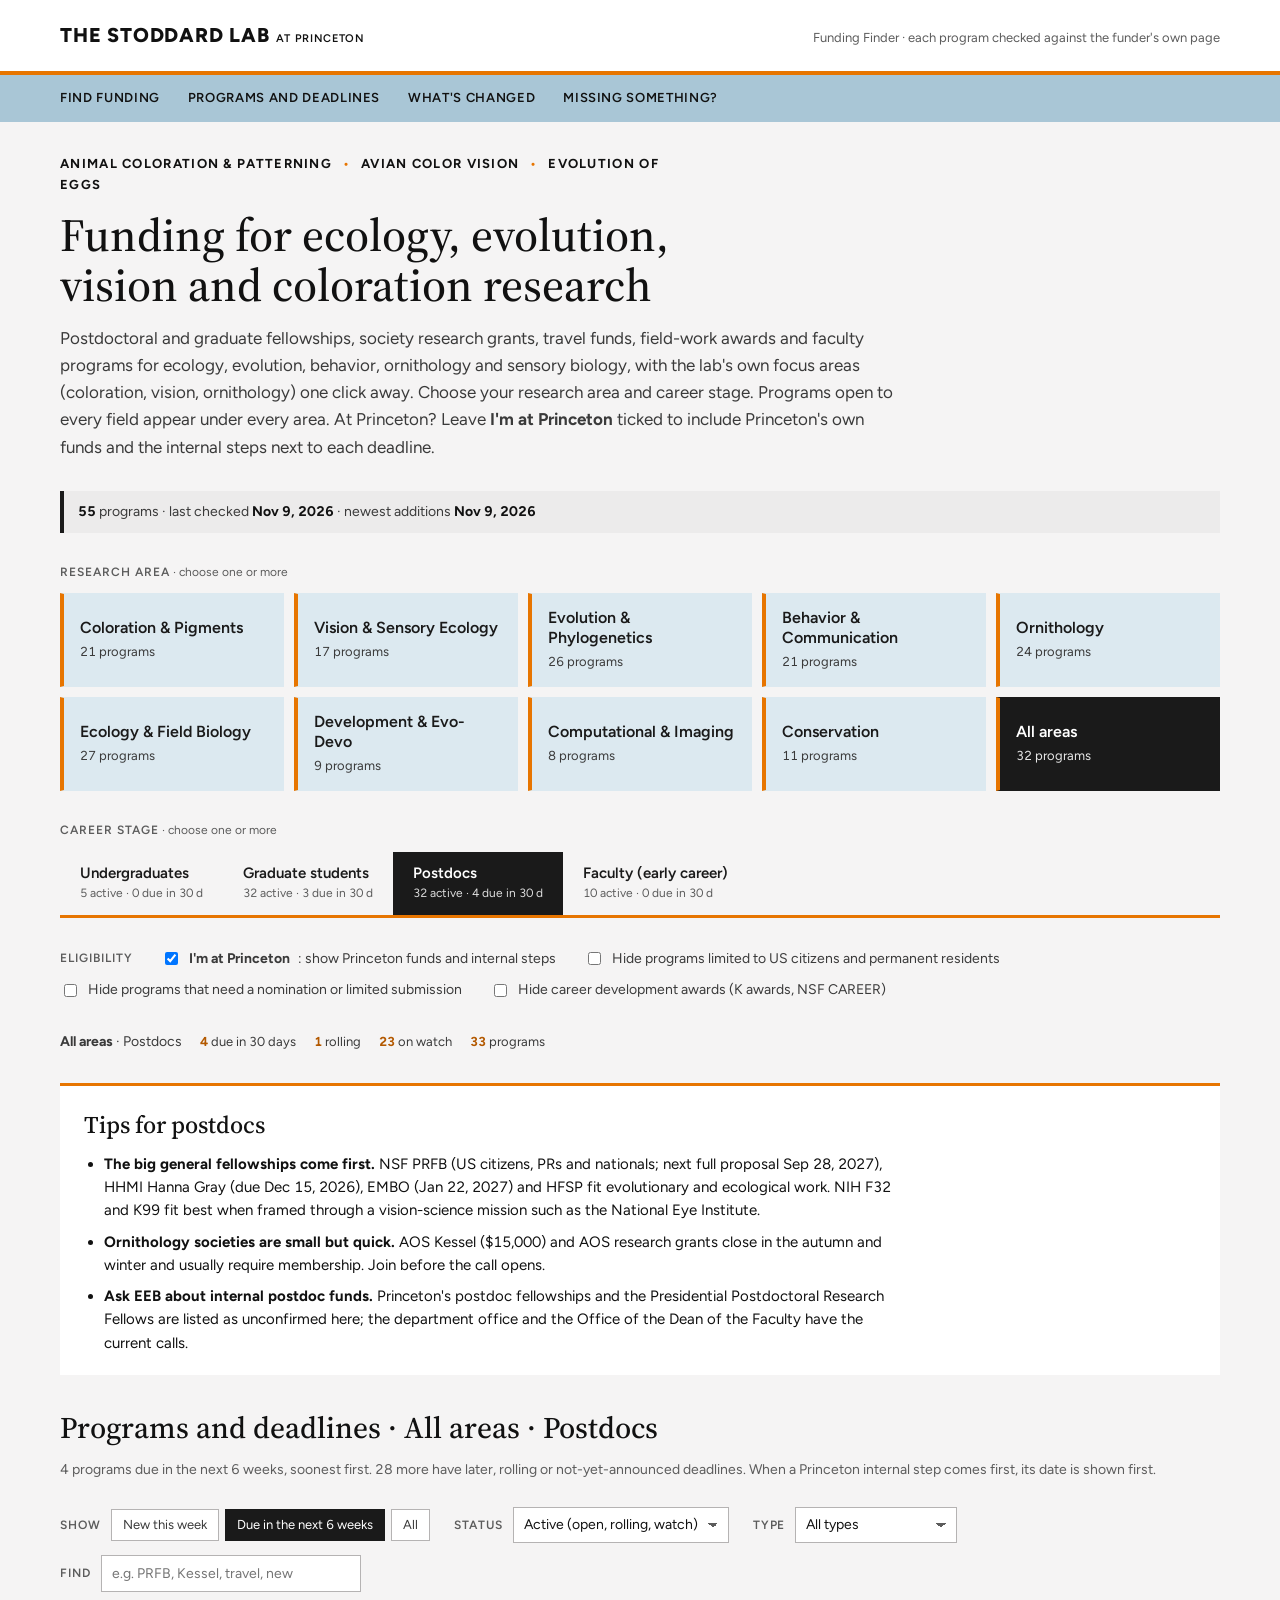
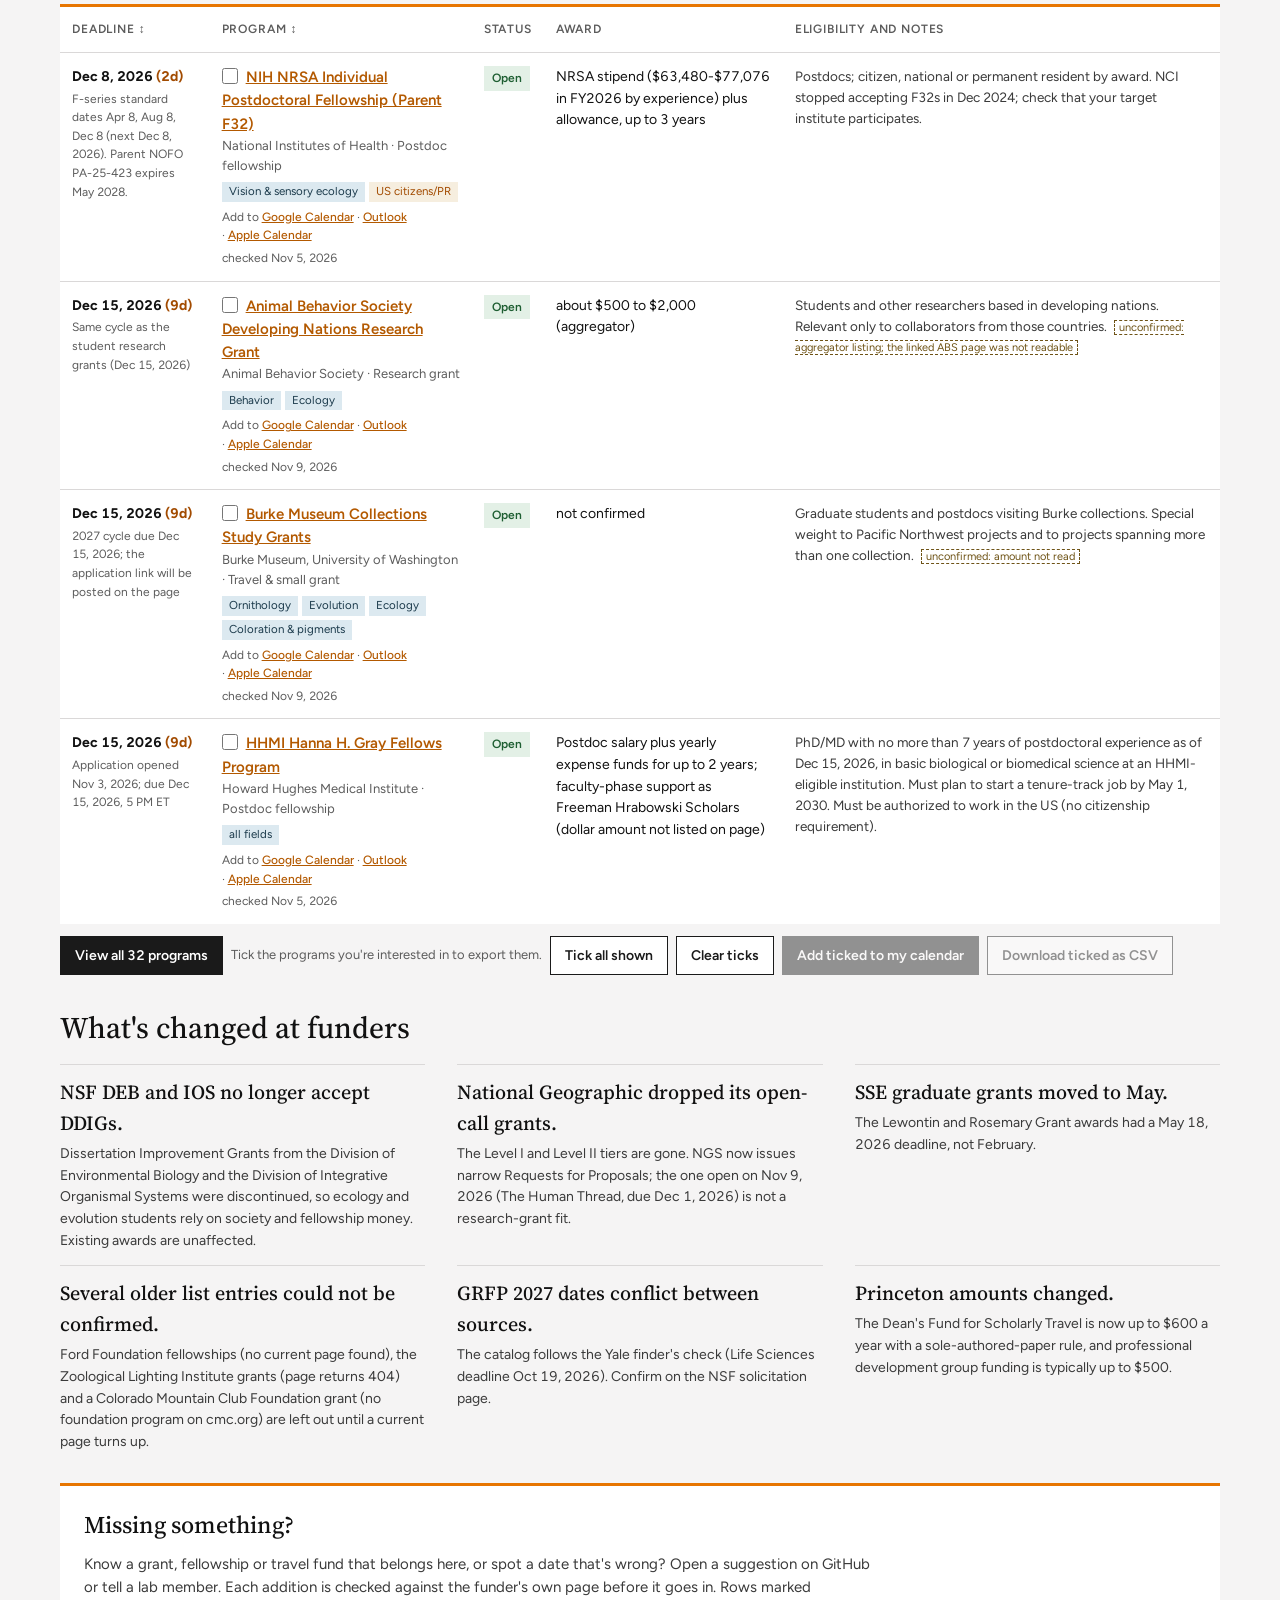
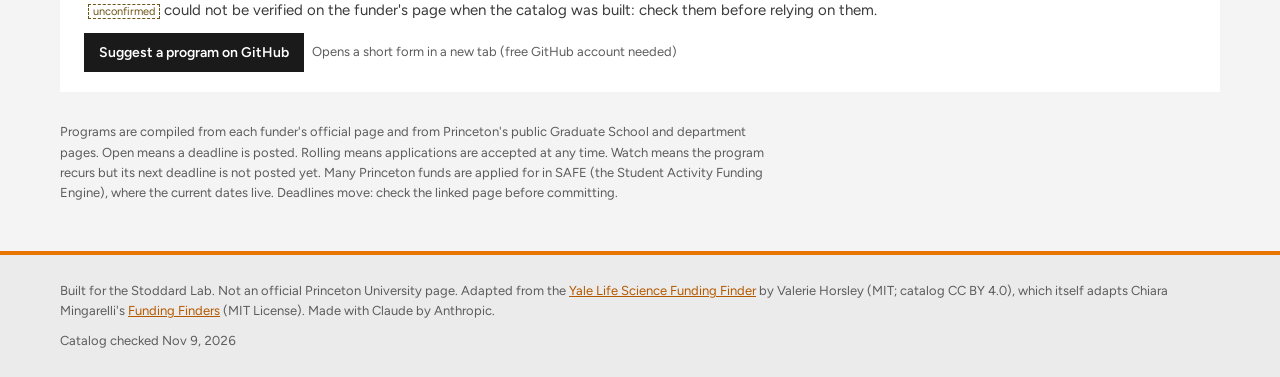
==== index.html @ 750ff3e4 "Stoddard Lab Funding Finder: catalog, engine and site Adapted from the Yale Life Science Funding Fin" ====
<!doctype html>
<html lang="en">
<head>
<meta charset="utf-8">
<meta name="viewport" content="width=device-width,initial-scale=1">
<title>Stoddard Lab Funding Finder</title>
<meta name="description" content="Grants, fellowships and travel funds for the Stoddard Lab at Princeton EEB: avian vision, coloration, evolution and ecology, with Princeton internal funds.">
</head>
<body>
<link rel="preconnect" href="https://fonts.googleapis.com">
<link rel="preconnect" href="https://fonts.gstatic.com" crossorigin>
<link rel="stylesheet" href="https://fonts.googleapis.com/css2?family=Source+Serif+4:wght@400;500;600&family=Figtree:wght@400;500;600;700&display=swap">
<style>
[hidden]{display:none!important}
:root{
  color-scheme:light dark;
  --bg:#F5F4F4; --surface:#FFFFFF; --surface-2:#ECEBEB; --ink:#111111; --ink-2:#3A3A3A; --ink-3:#5C5C5C;
  --line:#DAD8D8; --line-2:#B5B3B3; --accent:#1A1A1A; --accent-2:#E77500; --accent-ink:#FFFFFF; --accent-soft:#DCE9F0;
  --hot:#A24B00; --warm:#6E5316; --warm-soft:#F6EEDF; --ok:#1E5E32; --ok-soft:#E3F0E6; --mute-soft:#E7E6E6; --new:#1F7A4D; --site:#A9C6D6; --orange:#E77500;
  --display:"Source Serif 4","Mercury Text G1",Georgia,"Times New Roman",serif;
  --body:"Figtree","Sofia Pro","Helvetica Neue",Helvetica,Arial,sans-serif;
  --mono:"Figtree","Helvetica Neue",Helvetica,Arial,sans-serif;
}
*{box-sizing:border-box}
body{background:var(--bg);color:var(--ink);font-family:var(--body);font-size:15px;line-height:1.55;margin:0;padding:0;font-variant-numeric:tabular-nums}
.site{background:var(--surface)}
.site-top-bar{background:var(--surface);border-bottom:4px solid var(--orange)}
.site-in{max-width:1200px;margin:0 auto;padding-left:max(20px,env(safe-area-inset-left,0px));padding-right:max(20px,env(safe-area-inset-right,0px))}
.site-top-bar .site-in{padding-block:20px;display:flex;justify-content:space-between;align-items:baseline;gap:8px 16px;flex-wrap:wrap}
.site-title{font-family:var(--body);font-weight:800;font-size:20px;letter-spacing:.04em;text-transform:uppercase;color:var(--ink)}
.site-title small{font-size:11px;font-weight:600;letter-spacing:.06em}
.site-meta{font-size:13px;color:var(--ink-3)}
.site-navband{background:var(--site)}
.site nav{display:flex;gap:2px 28px;flex-wrap:wrap;font-size:13px;font-weight:600;letter-spacing:.05em;text-transform:uppercase}
.site nav a{color:var(--ink);text-decoration:none;padding:13px 0 11px;border-bottom:3px solid transparent}
.site nav a:hover,.site nav a:focus-visible{border-bottom-color:var(--orange)}
.site nav a:focus-visible{outline:2px solid var(--ink);outline-offset:2px}
.tagline{margin:0;font-size:13px!important;font-weight:700;letter-spacing:.1em;text-transform:uppercase;color:var(--ink)!important}
.tagline i{font-style:normal;color:var(--orange);margin:0 .5em}
.wrap{max-width:1200px;margin:0 auto;padding-left:max(20px,env(safe-area-inset-left,0px));padding-right:max(20px,env(safe-area-inset-right,0px));padding-block:32px 0;display:flex;flex-direction:column;gap:30px}
a{color:#B35900} a:hover{color:var(--ink)}
a:focus-visible,button:focus-visible,input:focus-visible,select:focus-visible,textarea:focus-visible{outline:2px solid var(--accent-2);outline-offset:2px}
h1,h2,h3{font-family:var(--display);text-wrap:balance;margin:0;font-weight:500}
h1{font-size:clamp(30px,4.4vw,46px);line-height:1.1;color:var(--ink)}
h2{font-size:30px;color:var(--ink)}
h3{font-size:20px}
header{display:flex;flex-direction:column;gap:14px}
header p{margin:0;color:var(--ink-2);max-width:76ch;font-size:17px;line-height:1.6}
section{display:flex;flex-direction:column;gap:12px}
.steplbl{font-size:12px;font-weight:600;letter-spacing:.08em;text-transform:uppercase;color:var(--ink-3)}
.banner{display:flex;flex-wrap:wrap;gap:6px 16px;align-items:baseline;font-size:14px;color:var(--ink-2);background:var(--surface-2);border-left:4px solid var(--accent);padding:10px 14px}
.banner b{color:var(--ink)}
.banner.warn{border-left-color:var(--warm);background:var(--warm-soft)}

.fields{display:grid;grid-template-columns:repeat(auto-fill,minmax(210px,1fr));gap:10px}
.fbtn{font:inherit;text-align:left;cursor:pointer;background:var(--accent-soft);color:var(--accent);border:1px solid transparent;border-left:4px solid var(--orange);border-radius:0;padding:14px 16px;min-height:72px;display:flex;flex-direction:column;justify-content:center;gap:4px;transition:background .12s,box-shadow .12s}
.fbtn:hover{background:var(--surface);border-color:var(--accent);box-shadow:0 2px 8px rgba(0,0,0,.08)}
.fbtn .fn{font-size:16px;font-weight:600;line-height:1.25}
.fbtn .fc{font-size:13px;color:var(--ink-2)}
.fbtn.x{}
.fbtn[aria-pressed="true"]{background:var(--accent);color:#fff;border-color:var(--accent);border-left-color:var(--orange)}
.fbtn[aria-pressed="true"] .fc{color:var(--accent-ink,#fff);opacity:.9}
@media (max-width:640px){.fields{grid-template-columns:repeat(2,minmax(0,1fr))}.fbtn{min-height:64px;padding:12px}.fbtn .fn{font-size:15px}}

.stages{display:flex;flex-wrap:wrap;border-bottom:3px solid var(--orange)}
.stage{font:inherit;cursor:pointer;background:transparent;border:0;padding:12px 20px;text-align:left;color:var(--accent);display:flex;flex-direction:column;gap:2px}
.stage:hover{background:var(--accent-soft)}
.stage .sn{font-size:15px;font-weight:600;line-height:1.2}
.stage .sc{font-size:12px;color:var(--ink-3);font-weight:400}
.stage[aria-pressed="true"]{background:var(--accent);color:#fff}
.stage[aria-pressed="true"] .sc{color:#fff;opacity:.85}

.elig{display:flex;flex-wrap:wrap;gap:10px 28px;align-items:center;font-size:14px;color:var(--ink-2)}
.elig label{display:flex;gap:8px;align-items:center;cursor:pointer}
.ptype{display:grid;grid-template-columns:repeat(auto-fit,minmax(190px,1fr));gap:8px}
.ptbtn{font:inherit;text-align:left;padding:10px 12px;border:1px solid var(--line-2);background:var(--surface);color:var(--ink);cursor:pointer;display:flex;flex-direction:column;gap:2px;border-radius:0}
.ptbtn:hover{border-color:var(--accent)}
.ptbtn .pn{font-weight:600;font-size:14px}
.ptbtn .pd{font-size:12.5px;color:var(--ink-3)}
.ptbtn .fc{font-size:12px;font-weight:400;color:var(--ink-3);margin-left:4px}
.ptbtn[aria-pressed="true"] .fc{color:#fff;opacity:.85}
.ptbtn[aria-pressed="true"]{background:var(--accent);border-color:var(--accent);color:#fff}
.ptbtn[aria-pressed="true"] .pd{color:#dfe8f3}
.context{font-size:14px;color:var(--ink-2);display:flex;flex-wrap:wrap;gap:8px 18px;align-items:center}
.stat{font-size:13px;color:var(--ink-2)}
.stat b{color:#B35900;font-weight:700}

.d-hot{color:var(--hot)} .d-warm{color:var(--hot)} .d-cool{color:var(--ink-3)}
.btn{font:inherit;font-size:14px;font-weight:600;background:var(--surface);border:1px solid var(--accent);border-radius:0;padding:8px 14px;color:var(--accent);cursor:pointer}
.btn:hover{background:var(--accent-soft)}
.btn.primary{background:var(--accent);border-color:var(--accent);color:#fff}
.btn:disabled{opacity:.5;cursor:default}

.panel{background:var(--surface);border:0;border-top:3px solid var(--orange);padding:20px 24px;display:flex;flex-direction:column;gap:10px}
.panel h2{font-size:24px}
.panel ul{margin:0;padding-left:20px;display:flex;flex-direction:column;gap:8px}
.panel li{max-width:80ch}
.panel p{margin:0;color:var(--ink-2);max-width:80ch}

.controls{display:flex;flex-wrap:wrap;gap:12px 24px;align-items:center}
.chips{display:flex;flex-wrap:wrap;gap:6px;align-items:center}
.chips .lbl{font-size:12px;font-weight:600;color:var(--ink-3);text-transform:uppercase;letter-spacing:.08em;margin-right:4px}
.chip{font:inherit;font-size:13px;padding:5px 11px;border-radius:0;border:1px solid var(--line-2);background:var(--surface);color:var(--ink-2);cursor:pointer}
.chip:hover{border-color:var(--accent)}
.chip[aria-pressed="true"]{background:var(--accent);color:#fff;border-color:var(--accent)}
.sel{font:inherit;font-size:14px;padding:6px 30px 6px 10px;border-radius:0;border:1px solid var(--line-2);background-color:var(--surface);color:var(--ink);max-width:100%;cursor:pointer;appearance:none;-webkit-appearance:none;background-image:linear-gradient(45deg,transparent 50%,var(--ink-3) 50%),linear-gradient(135deg,var(--ink-3) 50%,transparent 50%);background-position:calc(100% - 15px) 52%,calc(100% - 10px) 52%;background-size:5px 5px,5px 5px;background-repeat:no-repeat}
.sel:focus-visible{outline:2px solid var(--accent);outline-offset:1px}
.search{font:inherit;font-size:14px;padding:7px 10px;border-radius:0;border:1px solid var(--line-2);background:var(--surface);color:var(--ink);width:260px;max-width:100%}

.tablebox{overflow-x:auto;background:var(--surface);border-top:3px solid var(--orange)}
table{border-collapse:collapse;width:100%;min-width:980px;font-size:14px}
th,td{text-align:left;vertical-align:top;padding:13px 12px;border-bottom:1px solid var(--line)}
th{font-weight:600;font-size:12px;letter-spacing:.07em;text-transform:uppercase;color:var(--ink-3);background:var(--surface)}
th button{all:unset;cursor:pointer}
tr:last-child td{border-bottom:none}
td.dl{font-weight:700;color:var(--ink);white-space:nowrap;min-width:140px}
td.dl small{display:block;color:var(--ink-3);white-space:normal;max-width:22ch;font-weight:400;font-size:12px;margin-top:2px}
td.dl .yd{display:block;margin-top:8px;padding:5px 8px;background:var(--warm-soft);color:var(--warm);white-space:normal;font-weight:500;font-size:12px;max-width:24ch}
.pname{font-weight:600;font-size:15px}
.funder{color:var(--ink-3);font-size:13px}
.tags{display:flex;flex-wrap:wrap;gap:4px;margin-top:6px}
.tag{font-size:11.5px;color:#1B3A4B;background:var(--accent-soft);padding:1px 7px}
.tag.flag{color:var(--hot);background:var(--warm-soft)}
.tag.new{color:#fff;background:var(--new);font-weight:600}
.meta{font-size:12px;color:var(--ink-3);margin-top:6px;display:flex;flex-wrap:wrap;gap:4px 10px}
.note{color:var(--ink-2);font-size:13.5px}
.pill{display:inline-block;font-size:12px;font-weight:600;padding:3px 8px;white-space:nowrap}
.s-open{background:var(--ok-soft);color:var(--ok)}
.s-rolling{background:var(--accent-soft);color:var(--accent)}
.s-watch{background:var(--mute-soft);color:var(--ink-2)}
.s-closed{background:var(--mute-soft);color:var(--ink-3);text-decoration:line-through}
.unv{font-size:11px;color:var(--warm);border:1px dashed var(--warm);padding:0 4px;margin-left:4px}
.rowact{display:flex;flex-direction:column;gap:6px;min-width:130px}
#allSec .sub{margin:-4px 0 14px;color:var(--ink-3);font-size:14px}
td.dl .ext{display:block;color:var(--ink-2);font-weight:500;font-size:12.5px;margin-top:4px;white-space:normal}
td.dl .ylab{display:inline-block;font-size:11.5px;font-weight:600;padding:1px 6px;background:var(--warm-soft);color:var(--warm);margin-left:4px}
@media (max-width:720px){
  .tablebox{overflow:visible;border-top:2px solid var(--accent)}
  table{min-width:0}
  thead{display:none}
  tbody,tr,td{display:block;width:auto}
  tr{padding:14px 2px;border-bottom:1px solid var(--line);display:flex;flex-direction:column}
  tr td:nth-child(2){order:-1;margin-bottom:6px}
  td{border:none;padding:3px 0;min-width:0!important}
  td.dl{white-space:normal}
  td.dl small,td.dl .yd{max-width:none}
  td[data-l]::before{content:attr(data-l);display:block;font-size:11px;font-weight:600;letter-spacing:.07em;text-transform:uppercase;color:var(--ink-3);margin-top:6px}
  td[data-l=""]::before{display:none}
  .rowact{flex-direction:row;flex-wrap:wrap;min-width:0;margin-top:8px}
}
.mini{font:inherit;font-size:12.5px;padding:4px 8px;border-radius:0;border:1px solid var(--line-2);background:var(--surface);color:var(--ink-2);cursor:pointer;text-align:left}
.mini:hover{border-color:var(--accent)}
.mini[aria-pressed="true"]{background:var(--accent-soft);border-color:var(--accent);color:var(--accent)}
.empty{padding:24px 0;color:var(--ink-3)}

.changes{display:grid;grid-template-columns:repeat(auto-fit,minmax(300px,1fr));gap:14px 32px;margin:0;padding:0;list-style:none}
.changes li{border-top:1px solid var(--line);padding-top:12px;color:var(--ink-2);font-size:14px}
.changes li b{color:var(--ink);display:block;font-family:var(--display);font-size:20px;font-weight:500;margin-bottom:4px}

.form{display:grid;grid-template-columns:repeat(auto-fit,minmax(220px,1fr));gap:10px 14px}
.form label{display:flex;flex-direction:column;gap:4px;font-size:13px;color:var(--ink-2)}
.form input,.form select,.form textarea{font:inherit;font-size:14px;padding:7px 9px;border:1px solid var(--line-2);border-radius:0;background:var(--surface);color:var(--ink)}
.form textarea{min-height:64px;resize:vertical}
.form .wide{grid-column:1/-1}
.formrow{display:flex;gap:8px;align-items:center;flex-wrap:wrap}
.msg{font-size:13px;color:var(--ink-3)}
.coord{border-top-color:var(--accent-2)}
.ctabs{display:flex;gap:6px;flex-wrap:wrap}
.clist{display:flex;flex-direction:column;gap:8px}
.citem{background:var(--surface);border:1px solid var(--line);padding:10px 12px;display:flex;flex-direction:column;gap:4px}
.citem .who{font-size:13px;color:var(--ink-2)}
dialog{border:1px solid var(--line);border-top:4px solid var(--accent);border-radius:0;background:var(--surface);color:var(--ink);padding:20px 22px;max-width:min(760px,calc(100vw - 32px));width:100%}
dialog::backdrop{background:rgba(0,20,45,.45)}
.site-foot{margin-top:48px;background:var(--surface-2);border-top:4px solid var(--orange)}
.site-foot-in{max-width:1200px;margin:0 auto;padding-left:max(20px,env(safe-area-inset-left,0px));padding-right:max(20px,env(safe-area-inset-right,0px));padding-block:26px;display:flex;flex-wrap:wrap;justify-content:space-between;gap:10px 24px;font-size:13px;color:var(--ink-3)}
footer#foot{font-size:13px;color:var(--ink-3);max-width:90ch}

.pickbox{width:16px;height:16px;margin:0 8px 0 0;vertical-align:-2px;accent-color:var(--accent);cursor:pointer}
.btn:disabled{opacity:.45;cursor:default}
.cal{font-size:12px;color:var(--ink-3);white-space:nowrap}.cal a{font-weight:500}

@media (prefers-color-scheme:dark){:root:not([data-theme="light"]){--bg:#14161A; --surface:#1C1F24; --surface-2:#23272D; --ink:#F1F1F1; --ink-2:#CFCFCF; --ink-3:#A2A2A2;
  --line:#32363D; --line-2:#4A4F58; --accent:#F08A24; --accent-2:#F5A55A; --accent-ink:#14161A; --accent-soft:#22313B;
  --hot:#F0A070; --warm:#E3C47A; --warm-soft:#2E281A; --ok:#86D19C; --ok-soft:#18301F; --mute-soft:#2A2D33; --new:#2E8F5F; --site:#1F3440;}
  :root:not([data-theme="light"]) a{color:#F5A55A} :root:not([data-theme="light"]) .tag{color:#BFD8E6} :root:not([data-theme="light"]) .stat b{color:#F5A55A} :root:not([data-theme="light"]) .fbtn[aria-pressed="true"],:root:not([data-theme="light"]) .stage[aria-pressed="true"]{color:#14161A}}
:root[data-theme="dark"]{--bg:#14161A; --surface:#1C1F24; --surface-2:#23272D; --ink:#F1F1F1; --ink-2:#CFCFCF; --ink-3:#A2A2A2;
  --line:#32363D; --line-2:#4A4F58; --accent:#F08A24; --accent-2:#F5A55A; --accent-ink:#14161A; --accent-soft:#22313B;
  --hot:#F0A070; --warm:#E3C47A; --warm-soft:#2E281A; --ok:#86D19C; --ok-soft:#18301F; --mute-soft:#2A2D33; --new:#2E8F5F; --site:#1F3440;}
.stage[aria-pressed="true"],.chip[aria-pressed="true"],.ptbtn[aria-pressed="true"],.btn.primary{color:var(--accent-ink)}
header p{color:var(--ink-2)}
a.btn{display:inline-block;text-decoration:none}a.btn.primary,a.btn.primary:hover{color:var(--accent-ink)}
.steplbl .hint{text-transform:none;letter-spacing:0;font-weight:400;color:var(--ink-3)}
#notes h2+ul+h2{margin-top:18px}

</style>

<div class="site">
  <div class="site-top-bar"><div class="site-in">
    <span class="site-title">The Stoddard Lab <small>at Princeton</small></span>
    <span class="site-meta">Funding Finder · each program checked against the funder's own page</span>
  </div></div>
  <div class="site-navband"><div class="site-in">
    <nav aria-label="Page sections">
      <a href="#find">Find funding</a>
      <a href="#allSec">Programs and deadlines</a>
      <a href="#changedSec">What's changed</a>
      <a href="#suggestSec">Missing something?</a>
    </nav>
  </div></div>
</div>
<div class="wrap">
  <header id="find">
    <p class="tagline">Animal coloration &amp; patterning <i>•</i> Avian color vision <i>•</i> Evolution of eggs</p>
    <h1>Funding for ecology, evolution, vision and coloration research</h1>
    <p>Postdoctoral and graduate fellowships, society research grants, travel funds, field-work awards and faculty programs for ecology, evolution, behavior, ornithology and sensory biology, with the lab's own focus areas (coloration, vision, ornithology) one click away. Choose your research area and career stage. Programs open to every field appear under every area. At Princeton? Leave <b>I'm at Princeton</b> ticked to include Princeton's own funds and the internal steps next to each deadline.</p>
  </header>

  <div class="banner" id="banner">Loading the program list…</div>

  <section>
    <span class="steplbl">Research area <span class="hint">· choose one or more</span></span>
    <div class="fields" id="fields"></div>
  </section>

  <section>
    <span class="steplbl">Career stage <span class="hint">· choose one or more</span></span>
    <nav class="stages" id="stages" aria-label="Career stage"></nav>
  </section>

  <div class="elig">
    <span class="steplbl">Eligibility</span>
    <label><input type="checkbox" id="atPU"> <b>I'm at Princeton</b>: show Princeton funds and internal steps</label>
    <label><input type="checkbox" id="noUS"> Hide programs limited to US citizens and permanent residents</label>
    <label><input type="checkbox" id="noNom"> Hide programs that need a nomination or limited submission</label>
    <label><input type="checkbox" id="noCD"> Hide career development awards (K awards, NSF CAREER)</label>
  </div>

  <div class="context" id="context"></div>

  <div class="panel" id="notes"></div>

  <section id="allSec">
    <h2 id="allTitle">Programs and deadlines</h2>
    <p class="sub" id="allSub"></p>
    <div class="controls">
      <div class="chips" id="dueChips"></div>
      <div class="chips" id="statusChips"></div>
      <div class="chips" id="catChips"></div>
      <label class="chips"><span class="lbl">Find</span><input id="q" class="search" type="search" placeholder="e.g. PRFB, Kessel, travel, new"></label>
    </div>
    <div class="tablebox">
      <table>
        <thead><tr>
          <th><button data-sort="deadline">Deadline ↕</button></th>
          <th><button data-sort="name">Program ↕</button></th>
          <th>Status</th>
          <th>Award</th>
          <th>Eligibility and notes</th>
        </tr></thead>
        <tbody id="rows"></tbody>
      </table>
    </div>
    <div class="formrow"><button class="btn primary" id="viewAllBtn" hidden></button><span class="msg" id="pickCount"></span><button class="btn" id="pickAllBtn" type="button">Tick all shown</button><button class="btn" id="pickClearBtn" type="button">Clear ticks</button><button class="btn primary" id="icsBtn" type="button">Add ticked to my calendar</button><button class="btn" id="csvBtn" type="button">Download ticked as CSV</button><span class="msg" id="csvMsg"></span></div>
  </section>

  <section id="changedSec">
    <h2>What's changed at funders</h2>
    <ul class="changes" id="changes"></ul>
  </section>

  <section class="panel" id="suggestSec">
    <h2>Missing something?</h2>
    <p>Know a grant, fellowship or travel fund that belongs here, or spot a date that's wrong? Open a suggestion on GitHub or tell a lab member. Each addition is checked against the funder's own page before it goes in. Rows marked <span class="unv">unconfirmed</span> could not be verified on the funder's page when the catalog was built: check them before relying on them.</p>
    <div class="formrow"><a class="btn primary" href="https://github.com/codylimber/stoddard-lab-funding-finder/issues/new?template=suggest-program.yml" target="_blank" rel="noopener">Suggest a program on GitHub</a><span class="msg">Opens a short form in a new tab (free GitHub account needed)</span></div>
  </section>

  <footer id="foot">Programs are compiled from each funder's official page and from Princeton's public Graduate School and department pages. Open means a deadline is posted. Rolling means applications are accepted at any time. Watch means the program recurs but its next deadline is not posted yet. Many Princeton funds are applied for in SAFE (the Student Activity Funding Engine), where the current dates live. Deadlines move: check the linked page before committing.</footer>
</div>
<div class="site-foot"><div class="site-foot-in"><span>Built for the Stoddard Lab. Not an official Princeton University page. Adapted from the <a href="https://github.com/vhorsley/yale-life-science-funding-finder">Yale Life Science Funding Finder</a> by Valerie Horsley (MIT; catalog CC BY 4.0), which itself adapts Chiara Mingarelli's <a href="https://github.com/ChiaraMingarelli/funding-finders">Funding Finders</a> (MIT License). Made with Claude by Anthropic.</span><span id="footDate"></span></div></div>

<!-- SNAPSHOT:START -->
<script id="snapshot" type="application/json">{"programs":[{"id":"abs-developing-nations-grant","n":"Animal Behavior Society Developing Nations Research Grant","f":"Animal Behavior Society","c":"Research grant","s":"open","d":"2026-12-15","dt":"Same cycle as the student research grants (Dec 15, 2026)","a":"about $500 to $2,000 (aggregator)","e":"Students and other researchers based in developing nations. Relevant only to collaborators from those countries.","u":"https://www.animalbehaviorsociety.org/","fields":["behav","eco"],"stages":["gr","pd"],"us":false,"nom":false,"unv":"aggregator listing; the linked ABS page was not readable","added":"2026-11-09","checked":"2026-11-09"},{"id":"abs-student-research-grants","n":"Animal Behavior Society Student Research Grants","f":"Animal Behavior Society","c":"Research grant","s":"open","d":"2026-12-15","dt":"2026-2027 cycle open; deadline Dec 15, 2026 (from the society's homepage)","a":"not confirmed (historically $500 to $2,000)","e":"Graduate students; ABS membership and a one-application limit were requirements in earlier cycles.","u":"https://www.animalbehaviorsociety.org/","fields":["behav","vision","color","eco"],"stages":["gr"],"us":false,"nom":false,"unv":"amount and eligibility not confirmed: the grant page linked from the homepage returns 404","added":"2026-11-09","checked":"2026-11-09"},{"id":"amnh-chapman-postdoc-fellowship","n":"AMNH Frank M. Chapman Memorial Fund: Postdoctoral Fellowships","f":"American Museum of Natural History","c":"Postdoc fellowship","s":"watch","dt":"Posted periodically with no fixed annual date; ask the AMNH ornithology department","a":"not published","e":"For the evolutionary biology of birds.","u":"https://www.amnh.org/our-research/vertebrate-zoology/ornithology/grants","fields":["orni","eco","evo","behav","vision","color"],"stages":["pd"],"us":false,"nom":false,"unv":"from the seed list; the AMNH page blocks my fetch","added":"2026-11-09","checked":"2026-11-09","d":null},{"id":"amnh-chapman-research-grants","n":"AMNH Frank M. Chapman Memorial Fund: Research Grants","f":"American Museum of Natural History","c":"Research grant","s":"open","d":"2026-11-30","dt":"Submission deadline Nov 30, 2026; awards announced by Apr 2, 2027. One competition a year","a":"$1,000 to $3,500 (one aggregator says up to $2,000)","e":"For the evolutionary biology of birds, with specimen-based and expedition work favored. The seed list says graduate students only; no salary or stipend is funded. Birds go to Chapman, not the general Collection Study Grants.","u":"https://www.amnh.org/our-research/vertebrate-zoology/ornithology/grants","fields":["orni","eco","evo","behav","vision","color"],"stages":["gr"],"us":false,"nom":false,"unv":"dates match two search results, but the AMNH page blocks my fetch: confirm amount and eligibility","added":"2026-11-09","checked":"2026-11-09"},{"id":"amnh-collection-study-grants","n":"AMNH Collection Study Grants (non-bird collections)","f":"American Museum of Natural History","c":"Travel & small grant","s":"watch","dt":"The 2026-27 deadline was May 1, 2026 (passed); next date not posted","a":"$500 to $1,500, to partly cover travel and living costs","e":"For visiting AMNH collections. Bird proposals must apply to the Chapman Fund instead. Applicants within daily commuting range of AMNH are excluded.","u":"https://www.amnh.org/our-research/vertebrate-zoology/ornithology/grants","fields":["evo","eco"],"stages":["gr","pd"],"us":false,"nom":false,"unv":"from search results of AMNH's 2026 instructions PDF","added":"2026-11-09","checked":"2026-11-09","d":null},{"id":"aos-bridge-completion-grants","n":"AOS Bridge/Completion Grants","f":"American Ornithological Society","c":"Research grant","s":"watch","dt":"The only call closed May 15, 2026. The page says a revised call may come later in 2026, depending on funding","a":"$5,000 to about $35,000 per grant ($400,000 pool)","e":"A one-time stop-gap for researchers who lost federal funding in 2025-26. The PI must be at a higher-education institution or qualifying nonprofit and an AOS member; enrolled students cannot be PI. Proposals that support postdocs and pre-tenure faculty are encouraged. No indirect costs.","u":"https://americanornithology.org/awards-grants/research-grants/bridge-completion-grants/","fields":["orni","eco","evo","behav","vision","color"],"stages":["pd","tt"],"us":false,"nom":false,"unv":"no new call confirmed","added":"2026-11-09","checked":"2026-11-09","d":null},{"id":"aos-kessel-fellowships","n":"AOS Kessel Fellowships","f":"American Ornithological Society","c":"Postdoc fellowship","s":"watch","dt":"Application currently closed; the 2026 cycle is complete. Next deadline not posted on the page","a":"$15,000 each for ornithological research; one $30,000 award for Arctic research","e":"Early-career researchers: PhD within ten years of the application, or postdocs and PhD students expecting a doctorate. AOS membership is required for citizens of listed countries, including the US and UK.","u":"https://americanornithology.org/awards-grants/research-grants/kessel-fellowships/","fields":["orni","eco","evo","behav","vision","color"],"stages":["pd","gr"],"us":false,"nom":false,"unv":"next deadline date not found on the page","added":"2026-11-09","checked":"2026-11-09","d":null},{"id":"aos-latin-american-caribbean-conservation-grant","n":"AOS Latin American/Caribbean Conservation Research Grant","f":"American Ornithological Society","c":"Research grant","s":"watch","dt":"2026 deadline was about Feb 27 (closed); the next call is usually announced in December","a":"Up to $5,000","e":"Early-career scientists from Latin America or the Caribbean with an MS or PhD within 5 years; enrolled students excluded. Relevant only to collaborators from the region.","u":"https://americanornithology.org/awards-grants/research-grants/latin-american-caribbean-conservation-research-grant/","fields":["orni","cons","eco"],"stages":["pd"],"us":false,"nom":false,"unv":"deadline from the seed list, not re-read","added":"2026-11-09","checked":"2026-11-09","d":null},{"id":"aos-student-postdoc-research-grants","n":"AOS Student and Postdoctoral Research Grants","f":"American Ornithological Society","c":"Research grant","s":"watch","dt":"Application period closed; applicants hear by May 1. Exact deadline not found on the page","a":"Up to $4,000","e":"AOS member who is an undergraduate, master's or doctoral student, or a postdoc without access to funds from major granting agencies. One grant per year and two per lifetime. Single PDF of 8 pages or fewer through the AOS Member Portal. Named funds include Bleitz, Carnes, Ficken, Grinnell, Hesse, Mewaldt-King, Nice, Van Tyne and Wetmore.","u":"https://americanornithology.org/awards-grants/research-grants/student-research-grants/","fields":["orni","eco","evo","behav","vision","color"],"stages":["ug","gr","pd"],"us":false,"nom":false,"unv":"exact deadline not found on the page","added":"2026-11-09","checked":"2026-11-09","d":null},{"id":"bes-training-travel-grants","n":"BES Training and Travel Grants","f":"British Ecological Society","c":"Training & travel","s":"watch","dt":"Rolling in earlier years; current rounds not confirmed","a":"Historically up to £300","e":"Ecologists attending training or conferences; the host organization was expected to add support.","u":"https://www.britishecologicalsociety.org/funding/training-travel-grants/","fields":["eco","evo","behav"],"stages":["gr","pd"],"us":false,"nom":false,"unv":"the BES site blocked automated checks: confirm everything on the page","added":"2026-11-09","checked":"2026-11-09","d":null},{"id":"bou-small-research-grants","n":"BOU Small Ornithological Research Grants","f":"British Ornithologists' Union","c":"Research grant","s":"watch","dt":"Closed Oct 30, 2026 (for 2027 awards). The next round has not been posted","a":"Up to £2,000","e":"Open to BOU members only, except applicants who live and work in a low- or middle-income country. Any aspect of ornithology.","u":"https://www.bou.org.uk/grants-and-bursaries/small-research-grants/","fields":["orni","eco","evo","behav","vision","color"],"stages":["gr","pd","tt"],"us":false,"nom":false,"unv":"next round not posted","added":"2026-11-09","checked":"2026-11-09","d":null},{"id":"burke-museum-collections-study-grants","n":"Burke Museum Collections Study Grants","f":"Burke Museum, University of Washington","c":"Travel & small grant","s":"open","d":"2026-12-15","dt":"2027 cycle due Dec 15, 2026; the application link will be posted on the page","a":"not confirmed","e":"Graduate students and postdocs visiting Burke collections. Special weight to Pacific Northwest projects and to projects spanning more than one collection.","u":"https://www.burkemuseum.org/collections-and-research/collections-study-grants","fields":["orni","evo","eco","color"],"stages":["gr","pd"],"us":false,"nom":false,"unv":"amount not read","added":"2026-11-09","checked":"2026-11-09"},{"id":"carnegie-livezey-collection-study-grants","n":"Bradley C. Livezey Collection Study Grants","f":"Carnegie Museum of Natural History","c":"Travel & small grant","s":"watch","dt":"Cycle not confirmed","a":"$500 to $1,500, partly covering travel (search result)","e":"Grants for bird research using the Carnegie Museum's collections.","u":"https://carnegiemnh.org/wp-content/uploads/2025/09/LivezeyGrantApplication.pdf","fields":["orni","evo","color"],"stages":["gr","pd"],"us":false,"nom":false,"unv":"from the application PDF in search results: confirm dates and eligibility","added":"2026-11-09","checked":"2026-11-09","d":null},{"id":"company-of-biologists-travelling-fellowships","n":"Company of Biologists Travelling Fellowships","f":"The Company of Biologists","c":"Travel & small grant","s":"open","d":"2027-02-05","dt":"Rounds: Feb 5, 2027 (travel after Mar 22), May 7, Aug 6 and Nov 5, 2027. The Oct 23, 2026 round has passed","a":"Up to £3,000 for a collaborative lab visit (travel, subsistence, accommodation, visa, bench fees)","e":"Early-career scientists: graduate students and postdocs. No nationality restriction and no membership needed. Apply through one of the journals Development, Journal of Cell Science or Journal of Experimental Biology. One journal per round, one fellowship per two years; travel within six months of award. Handbook linked on the page is the 2025 edition.","u":"https://www.biologists.com/grants/travelling-fellowships/","fields":["devo","eco","evo","vision","color","behav"],"stages":["gr","pd"],"us":false,"nom":false,"added":"2026-11-09","checked":"2026-11-09"},{"id":"embo-postdoctoral-fellowship","n":"EMBO Postdoctoral Fellowships","f":"European Molecular Biology Organization","c":"Postdoc fellowship","s":"open","d":"2027-01-22","dt":"Applications accepted all year; next cut-off Jan 22, 2027, 14:00 CET","a":"Salary/stipend, relocation allowance and child support for up to 2 years","e":"PhD within 2 years of application and at least one first-author paper. Must change country; mobility rules depend on EMBC member and partner countries. Hosted mainly in Europe.","u":"https://www.embo.org/fellowships/postdoctoral-fellowships/","fields":["all"],"stages":["gr","pd"],"us":false,"nom":false,"added":"2026-11-05","checked":"2026-11-05"},{"id":"esa-forrest-shreve-fund","n":"ESA Forrest Shreve Student Research Fund","f":"Ecological Society of America","c":"Research grant","s":"watch","dt":"Autumn deadline in past years (October); current date not confirmed","a":"$1,000 to $2,000","e":"ESA member graduate students doing ecological research in North American hot deserts.","u":"https://www.esa.org/about/awards","fields":["eco","field"],"stages":["gr"],"us":false,"nom":false,"unv":"from search results and aggregators only: confirm on esa.org","added":"2026-11-09","checked":"2026-11-09","d":null},{"id":"explorers-club-rolex-grant","n":"Rolex-Explorers Club Grant","f":"The Explorers Club","c":"Research grant","s":"watch","dt":"Posted deadline Sept 14, 2026 has passed; the FAQ says deadlines are usually Oct/Nov, so check for the 2027-28 cycle","a":"$10,000","e":"Young explorers (the FAQ says under 35) doing fieldwork on a novel scientific, environmental or historic question; two letters of support. Excludes work in China or by Chinese citizens. Other Explorers Club grants (Stephenson, Fjallraven, Exploration Fund, Rising Explorer) were listed as closed or rolling.","u":"https://www.explorers.org/grants/rolex-explorers-club-grant/","fields":["eco","field","orni","behav"],"stages":["gr","pd","tt"],"us":false,"nom":false,"unv":"the page shows conflicting deadline dates","added":"2026-11-09","checked":"2026-11-09","d":null},{"id":"field-museum-postdoctoral-fellowships","n":"Field Museum Postdoctoral Fellowships","f":"The Field Museum","c":"Postdoc fellowship","s":"watch","dt":"Dates not found","a":"not confirmed","e":"Postdoctoral research positions at the Field Museum, which holds a large bird collection.","u":"https://www.fieldmuseum.org/postdoctoral-fellowships","fields":["orni","evo","eco","color"],"stages":["pd"],"us":false,"nom":false,"unv":"listed in search results only: read the page for terms","added":"2026-11-09","checked":"2026-11-09","d":null},{"id":"field-museum-visiting-scholarships","n":"Field Museum Science Visiting Scholarships","f":"The Field Museum","c":"Travel & small grant","s":"watch","dt":"The page said applications would open in fall 2026; no deadline found","a":"not confirmed","e":"Visits of up to three months for collection-based research. Needs an endorsing Field Museum sponsor, so contact one first. The Field Museum also lists graduate fellowships, postdoctoral fellowships and Bass Senior Visiting Fellowships.","u":"https://www.fieldmuseum.org/science-visiting-scholarships","fields":["orni","evo","eco","color"],"stages":["gr","pd"],"us":false,"nom":false,"unv":"from search results: confirm dates, amounts and eligibility","added":"2026-11-09","checked":"2026-11-09","d":null},{"id":"fulbright-us-student","n":"Fulbright U.S. Student Program","f":"U.S. Department of State","c":"Training & travel","s":"watch","dt":"2027-28 competition opened Mar 31, 2026; national deadline not confirmed; next competition expected to open around spring 2027","a":"not listed","e":"Funds study, research, or teaching abroad for US citizens who are graduating seniors, recent grads, or grad students. Enrolled students usually apply through a campus Fulbright adviser, who sets an earlier deadline.","u":"https://us.fulbrightonline.org/","fields":["all"],"stages":["ug","gr"],"us":true,"nom":false,"unv":"Official Fulbright site could not be fetched; dates come from university advising pages.","added":"2026-11-05","checked":"2026-11-05","d":null},{"id":"hfsp-cross-disciplinary-fellowship","n":"HFSP Cross-Disciplinary Fellowship","f":"Human Frontier Science Program Organization","c":"Postdoc fellowship","s":"watch","dt":"Next call expected spring 2027 (same timeline as Long-Term Fellowships)","a":"3-year fellowship (amount not confirmed)","e":"For PhDs from non-biology fields (physics, chemistry, math, engineering, CS) who have not worked in life sciences and want to move into biology in a new country.","u":"https://www.hfsp.org/funding/hfsp-funding/postdoctoral-fellowships","fields":["all"],"stages":["pd"],"us":false,"nom":false,"unv":"Official hfsp.org page could not be fetched; details confirmed via host-institution notices","added":"2026-11-05","checked":"2026-11-05","d":null},{"id":"hfsp-long-term-fellowship","n":"HFSP Long-Term Fellowship","f":"Human Frontier Science Program Organization","c":"Postdoc fellowship","s":"watch","dt":"Next call expected spring 2027 (2027 fellowships: LOI by May 2026, full proposal Sept 24, 2026)","a":"3-year fellowship (amount not confirmed)","e":"PhD in biology; aimed at researchers moving to a new country for frontier life-science research.","u":"https://www.hfsp.org/funding/hfsp-funding/postdoctoral-fellowships","fields":["all"],"stages":["pd"],"us":false,"nom":false,"unv":"Official hfsp.org page could not be fetched; dates confirmed via host-institution notices","added":"2026-11-05","checked":"2026-11-05","d":null},{"id":"hhmi-gilliam-fellows","n":"HHMI Gilliam Fellows Program","f":"Howard Hughes Medical Institute","c":"Graduate fellowship","s":"watch","dt":"2027 competition closed Oct 27, 2026; next call expected to open around Sep 2027","a":"Up to $65,000/yr for up to 3 years ($50K stipend, $5K discretionary, $10K institutional allowance)","e":"Student and PhD adviser apply together; student must be in year 2 or 3 of a biological/biomedical PhD (MD-PhD eligible). The adviser completes a year-long HHMI mentoring course. International students who can be funded by their institution are eligible; the 2027 guide lists no institutional nomination step.","u":"https://www.hhmi.org/programs/gilliam-fellows","fields":["all"],"stages":["gr"],"us":false,"nom":false,"added":"2026-11-05","checked":"2026-11-05","d":null},{"id":"hhmi-hanna-gray-fellows","n":"HHMI Hanna H. Gray Fellows Program","f":"Howard Hughes Medical Institute","c":"Postdoc fellowship","s":"open","d":"2026-12-15","dt":"Application opened Nov 3, 2026; due Dec 15, 2026, 5 PM ET","a":"Postdoc salary plus yearly expense funds for up to 2 years; faculty-phase support as Freeman Hrabowski Scholars (dollar amount not listed on page)","e":"PhD/MD with no more than 7 years of postdoctoral experience as of Dec 15, 2026, in basic biological or biomedical science at an HHMI-eligible institution. Must plan to start a tenure-track job by May 1, 2030. Must be authorized to work in the US (no citizenship requirement).","u":"https://www.hhmi.org/hgf-mpd","fields":["all"],"stages":["pd"],"us":false,"nom":false,"added":"2026-11-05","checked":"2026-11-05"},{"id":"linnesys-systematics-research-fund","n":"LinneSys (Systematics Research Fund)","f":"Systematics Association and Linnean Society of London","c":"Research grant","s":"watch","dt":"2026 call closed. Annual round; the 2027 dates are not posted","a":"Up to £1,500 per award","e":"Current member of the Systematics Association or the Linnean Society; all nationalities welcome. Small-scale systematics projects. (The old systass.org SRF page is stale.)","u":"https://systass.org/linnesys/","fields":["evo","orni"],"stages":["gr","pd","tt"],"us":false,"nom":false,"unv":"2027 dates not posted","added":"2026-11-09","checked":"2026-11-09","d":null},{"id":"lsrf-postdoc-fellowship","n":"LSRF Postdoctoral Fellowship","f":"Life Sciences Research Foundation","c":"Postdoc fellowship","s":"watch","dt":"Next call expected summer 2027 (last cycle closed Oct 1, 2026; letters due Nov 1, 2026)","a":"not listed (number of awards depends on fundraising)","e":"Within 5 years of PhD/MD/DVM as of the deadline; can apply before defending. Open to US and non-US citizens; non-US citizens must work in a US lab. Basic life sciences.","u":"https://lsrf.org/apply/","fields":["all"],"stages":["gr","pd"],"us":false,"nom":false,"added":"2026-11-05","checked":"2026-11-05","d":null},{"id":"msca-postdoctoral-fellowships","n":"MSCA Postdoctoral Fellowships (Marie Sklodowska-Curie Actions)","f":"European Commission (Horizon Europe)","c":"Postdoc fellowship","s":"watch","dt":"The 2026 call closed about Sep 9, 2026; the 2027 call is not posted","a":"not stated per fellow (about EUR 434M total call budget for 2026)","e":"European Fellowships (12 to 24 months) are open to any nationality; Global Fellowships need EU or associated-country nationality or long residency plus a return phase. A route to a European host lab.","u":"https://marie-sklodowska-curie-actions.ec.europa.eu/funding/msca-postdoctoral-fellowships-2026","fields":["all"],"stages":["pd"],"us":false,"nom":false,"unv":"2027 call dates not posted","added":"2026-11-09","checked":"2026-11-09","d":null},{"id":"nih-f32-parent","n":"NIH NRSA Individual Postdoctoral Fellowship (Parent F32)","f":"National Institutes of Health","c":"Postdoc fellowship","s":"open","d":"2026-12-08","dt":"F-series standard dates Apr 8, Aug 8, Dec 8 (next Dec 8, 2026). Parent NOFO PA-25-423 expires May 2028.","a":"NRSA stipend ($63,480-$77,076 in FY2026 by experience) plus allowance, up to 3 years","e":"Postdocs; citizen, national or permanent resident by award. NCI stopped accepting F32s in Dec 2024; check that your target institute participates.","u":"https://grants.nih.gov/funding/explore-nih-opportunities/parent-announcements","fields":["vision"],"stages":["pd"],"us":true,"nom":false,"added":"2026-11-05","checked":"2026-11-05"},{"id":"nih-k99-r00","n":"NIH Pathway to Independence Award (Parent K99/R00)","f":"National Institutes of Health","c":"Career award","s":"open","d":"2026-11-12","dt":"Resubmissions Nov 12, 2026; new applications Feb 12, 2027 (last new date under PA-24-193/PA-24-194, which expire May 2027; a reissue is expected).","a":"K99 up to 2 years mentored; R00 up to 3 years at up to $249,000 total costs/yr","e":"Postdocs with no more than 4 years of postdoctoral experience at the due date; no citizenship requirement. NCI left the parent K99 in 2025 and runs its own version. NIH gave temporary eligibility extensions after the 2025 funding lapse (NOT-OD-26-021).","u":"https://grants.nih.gov/grants/guide/pa-files/PA-24-194.html","fields":["vision"],"stages":["pd"],"us":false,"nom":false,"cd":true,"added":"2026-11-05","checked":"2026-11-05"},{"id":"nsf-bio-core","n":"NSF Core Research in Biological Sciences (BIO Core; replaces MCB and IOS core programs)","f":"U.S. National Science Foundation","c":"Research grant","s":"rolling","dt":"Proposals accepted anytime. Solicitation NSF 26-517 replaced the separate MCB (NSF 24-539), IOS (NSF 24-546) and DEB core solicitations.","a":"Range of budgets, up to 5 years; about $280M in total for an estimated 250-300 awards","e":"US universities and colleges, US nonprofit research organizations, and Tribal Nations. No limits on proposals per PI. Covers former MCB (cellular dynamics, genetic mechanisms, biophysics, systems/synthetic biology) and IOS (development, neural, physiological, behavioral systems) science.","u":"https://www.nsf.gov/funding/opportunities/bio-core-core-research-biological-sciences/nsf26-517/solicitation","fields":["eco","evo","behav","vision","color","devo"],"stages":["tt"],"us":false,"nom":false,"added":"2026-11-05","checked":"2026-11-05","d":null},{"id":"nsf-career-bio","n":"NSF Faculty Early Career Development Program (CAREER), Biological Sciences","f":"U.S. National Science Foundation","c":"Career award","s":"watch","dt":"Deadline is the fourth Wednesday in July each year (last was Jul 22, 2026); the 2027 date would be Jul 28 but is not yet confirmed on a current NSF page.","a":"BIO minimum $500,000 over 5 years","e":"Untenured assistant professors (or equivalent) at US institutions who integrate research and education. Eligibility is judged at the deadline. CAREER proposals in biology can go to BIO Core topics but follow the CAREER solicitation (NSF 22-586).","u":"https://www.nsf.gov/funding/opportunities/career-faculty-early-career-development-program","fields":["eco","evo","behav","vision","color","devo"],"stages":["tt"],"us":false,"nom":false,"cd":true,"unv":"Could not load the NSF CAREER solicitation page itself; the July rule and BIO minimum come from NSF's May 2026 BIO virtual office hours slides (nsf-gov-resources.nsf.gov) and an NSF webinar page.","added":"2026-11-05","checked":"2026-11-05","d":null},{"id":"nsf-grfp","n":"NSF Graduate Research Fellowship Program (GRFP)","f":"U.S. National Science Foundation","c":"Graduate fellowship","s":"watch","dt":"2027 competition (NSF 26-526) Life Sciences deadline was Oct 19, 2026; reference letters were due Oct 16. Next cycle expected around Oct 2027.","a":"$37,000/yr stipend plus $16,000/yr cost-of-education to the institution; 3 years of support within 5 years (about $159,000)","e":"US citizens, nationals and permanent residents. Open to college seniors, bachelor's holders not yet in grad school, and first-year grad students (one try only once enrolled); second-year grad students are not eligible. Research-based STEM master's or PhD programs only.","u":"https://www.nsf.gov/funding/opportunities/grfp-nsf-graduate-research-fellowship-program/nsf26-526/solicitation","fields":["all"],"stages":["ug","gr"],"us":true,"nom":false,"added":"2026-11-05","checked":"2026-11-05","d":null},{"id":"nsf-prfb","n":"NSF Postdoctoral Research Fellowships in Biology (PRFB)","f":"U.S. National Science Foundation","c":"Postdoc fellowship","s":"open","d":"2027-09-28","dt":"Full proposals due Sep 28, 2027, 5 p.m. local time (then the fourth Tuesday in September each year). The Sep 29, 2026 deadline has passed.","a":"$110,000/yr ($85,000 stipend + $25,000 research allowance) for 24 months; $220,000 total","e":"US citizens, nationals and permanent residents with a doctorate by the start date and no more than 15 months in doctoral-level jobs. Solicitation NSF 26-504 has one focus: AI and the biological sciences for biotechnology. Two lifetime submissions, one per year.","u":"https://www.nsf.gov/funding/opportunities/prfb-postdoctoral-research-fellowships-biology/nsf26-504/solicitation","fields":["all"],"stages":["gr","pd"],"us":true,"nom":false,"added":"2026-11-05","checked":"2026-11-05"},{"id":"nsf-reu-sites","n":"NSF Research Experiences for Undergraduates (REU) Sites","f":"U.S. National Science Foundation","c":"Undergraduate program","s":"watch","dt":"Students apply directly to individual REU Sites, each with its own deadline (many in winter for the following summer). Faculty proposals to host a site are due the third Wednesday in August.","a":"Paid summer research; stipend and support set by each site","e":"Undergraduates (and accepted high school graduates not yet in college) who are US citizens, nationals or permanent residents. Find sites through NSF's REU directory; many use NSF's ETAP application system.","u":"https://www.nsf.gov/funding/opportunities/reu-research-experiences-undergraduates/nsf23-601/solicitation","fields":["all"],"stages":["ug"],"us":true,"nom":false,"added":"2026-11-05","checked":"2026-11-05","d":null},{"id":"packard-fellowships","n":"Packard Fellowships for Science and Engineering","f":"David and Lucile Packard Foundation","c":"Career award","s":"watch","dt":"Next cycle expected to start around Jan 2027 (2026 cycle: nominations due Mar 15, 2026; materials due Apr 20, 2026)","a":"$875,000 over 5 years","e":"Faculty in the first three years of their careers in natural/physical sciences (including biology) or engineering; clinical research is not funded. Presidents of 50 invited universities may nominate up to two candidates each.","u":"https://www.packard.org/what-we-fund/science/packard-fellowships-for-science-and-engineering/","fields":["all"],"stages":["tt"],"us":false,"nom":true,"unv":"2027 dates not posted; Packard is nomination-only, so check with the Princeton Dean for Research whether Princeton is invited in 2027","added":"2026-11-05","checked":"2026-11-05","d":null},{"id":"princeton-dean-for-research-funds","n":"Dean for Research funding programs","f":"Princeton Office of the Dean for Research","c":"Pilot / seed","s":"watch","dt":"Not confirmed","a":"not confirmed","e":"Mostly faculty-facing funds (for example Sustainability of Our Planet and the Schmidt Transformative Technology Fund). Postdoc eligibility not confirmed.","u":"https://research.princeton.edu/","fields":["eco"],"stages":["tt"],"us":false,"nom":false,"pu":{"d":null,"t":"Ask the lab PI whether any fund fits","u":""},"unv":"sub-pages were not opened: confirm eligibility and dates","added":"2026-11-09","checked":"2026-11-09","d":null},{"id":"princeton-deans-fund-scholarly-travel","n":"Dean's Fund for Scholarly Travel","f":"Princeton University Graduate School","c":"Travel & small grant","s":"rolling","dt":"Reviewed quarterly; apply in SAFE","a":"Up to $600 per year","e":"PhD students from the third year of regular enrollment through the first DCE year, invited to present a sole-authored paper or work at a conference. Co-authored and first-authored papers do not qualify. Preference goes to humanities and social sciences students in later years without similar faculty grant support, so check fit with EEB.","u":"https://gradschool.princeton.edu/financial-support/additional-funding-resources/student-activity-funding","fields":["all"],"stages":["gr"],"us":false,"nom":false,"pu":{"d":null,"t":"Apply in SAFE; applications are reviewed quarterly","u":"https://gradschool.princeton.edu/financial-support/additional-funding-resources/student-activity-funding"},"unv":"the earlier $700 and $500 figures are out of date; confirm in SAFE","added":"2026-11-09","checked":"2026-11-09","d":null},{"id":"princeton-eeb-postdoctoral-fellows","n":"EEB Postdoctoral Fellows Program","f":"Princeton Ecology and Evolutionary Biology","c":"Postdoc fellowship","s":"watch","dt":"Dates not confirmed","a":"Up to three years with a research fund (older text)","e":"Princeton EEB's own postdoc fellowship: one-year appointments renewable, at most three years, with a research fund. The text found was for an earlier start year.","u":"https://eeb.princeton.edu/","fields":["eco","evo","behav","orni"],"stages":["pd"],"us":false,"nom":false,"pu":{"d":null,"t":"Ask the EEB department office","u":""},"unv":"from a search snippet of an older posting: confirm the current program","added":"2026-11-09","checked":"2026-11-09","d":null},{"id":"princeton-gradfutures-professional-development","n":"Professional Development Funding for Student Groups","f":"Princeton University Graduate School (GradFUTURES)","c":"Travel & small grant","s":"watch","dt":"Proposals reviewed twice a year; meet an assistant dean on the GradFUTURES team first","a":"Typically up to $500","e":"Groups of graduate students who start or lead a professional development program for peers: symposia, networking events, seminar series, boot camps, workshops. Preference for interdisciplinary proposals.","u":"https://gradschool.princeton.edu/financial-support/additional-funding-resources/student-activity-funding","fields":["all"],"stages":["gr"],"us":false,"nom":false,"pu":{"d":null,"t":"Meet GradFUTURES first, then apply; reviewed twice a year","u":"https://gradschool.princeton.edu/financial-support/additional-funding-resources/student-activity-funding"},"added":"2026-11-09","checked":"2026-11-09","d":null},{"id":"princeton-hmei-environmental-fellows","n":"HMEI Environmental Fellows Program","f":"Princeton High Meadows Environmental Institute","c":"Postdoc fellowship","s":"watch","dt":"The AY2026-27 deadline was Oct 31, 2025; if the pattern holds the AY2027-28 deadline was about Oct 31, 2026 and may have just passed","a":"$65,000 to $70,000 salary plus travel and research allowance","e":"Postdocs with under 5 years of research experience since the PhD. Applicants name one or two Princeton faculty sponsors before applying. One year, renewable. Good thematic fit for ecology and biodiversity; a sensory-biology project needs a clear environmental angle.","u":"https://environment.princeton.edu/","fields":["eco","cons"],"stages":["pd"],"us":false,"nom":false,"pu":{"d":null,"t":"Needs a Princeton faculty sponsor","u":""},"unv":"from an aggregator listing of the previous cycle: confirm the current call on the HMEI site","added":"2026-11-09","checked":"2026-11-09","d":null},{"id":"princeton-odbi-postdoc","n":"Omenn-Darling Bioengineering Institute (ODBI) Postdoctoral Fellowship","f":"Princeton Omenn-Darling Bioengineering Institute","c":"Postdoc fellowship","s":"watch","dt":"Cycle not confirmed (a posting found had a stale Jan 31, 2025 deadline)","a":"$70,000 salary plus conference travel allowance (aggregator)","e":"PhD within 2 years; direct application with a Princeton faculty mentor letter. A bioengineering program, so a stretch for feather structural color unless framed through biomimetic or photonic engineering with an ODBI co-mentor.","u":"https://odbi.princeton.edu/","fields":["color","optics"],"stages":["pd"],"us":false,"nom":false,"pu":{"d":null,"t":"Needs a Princeton faculty mentor letter","u":""},"unv":"aggregator posting only; ODBI's site blocked automated checks","added":"2026-11-09","checked":"2026-11-09","d":null},{"id":"princeton-plas-summer-research","n":"PLAS Summer Research Grants","f":"Princeton Program in Latin American Studies","c":"Research grant","s":"watch","dt":"Summer cycle; apply in SAFE (dates are posted there)","a":"Up to $3,500","e":"Graduate students doing pre-dissertation or dissertation research relevant to Latin America who can work in the local language. Covers coach travel, room and board and living costs; not equipment or materials. Two letters, transcript and a budget. PLAS also urges applying to your home department and PIIRS.","u":"https://plas.princeton.edu/funding/graduate/summer-research","fields":["field","eco"],"stages":["gr"],"us":false,"nom":false,"pu":{"d":null,"t":"Apply through SAFE; also apply to your department and PIIRS","u":"https://gradschool.princeton.edu/financial-support/additional-funding-resources/student-activity-funding"},"added":"2026-11-09","checked":"2026-11-09","d":null},{"id":"princeton-presidential-postdoctoral-fellows","n":"Presidential Postdoctoral Research Fellows","f":"Princeton University","c":"Postdoc fellowship","s":"watch","dt":"Thirteen fellows were announced Oct 29, 2026; the next call and dates were not found","a":"not confirmed","e":"Princeton postdoctoral fellowship program; eligibility, fields and dates not read from the program page.","u":"https://www.princeton.edu/news/2026/10/29/thirteen-scholars-named-presidential-postdoctoral-research-fellows","fields":["all"],"stages":["pd"],"us":false,"nom":false,"pu":{"d":null,"t":"Check the Office of the Dean of the Faculty for the next call","u":""},"unv":"seen only in a news item: confirm eligibility, dates and how to apply","added":"2026-11-09","checked":"2026-11-09","d":null},{"id":"princeton-safe-portal","n":"SAFE: Student Activity Funding Engine","f":"Princeton University Graduate School","c":"Resources & compute","s":"rolling","dt":"Eligibility, deadlines and applications for supplemental graduate funds are posted in SAFE","a":"varies by fund","e":"One-stop portal for supplemental Princeton graduate funding: travel, summer research, events. Natural science and engineering students are normally supported over the summer by their departments, so ask EEB about summer funding.","u":"https://gradschool.princeton.edu/financial-support/additional-funding-resources/student-activity-funding","fields":["all"],"stages":["gr"],"us":false,"nom":false,"pu":{"d":null,"t":"Check SAFE for current dates","u":"https://gradschool.princeton.edu/financial-support/additional-funding-resources/student-activity-funding"},"added":"2026-11-09","checked":"2026-11-09","d":null},{"id":"sicb-giar","n":"SICB Grants-in-Aid of Research (GIAR)","f":"Society for Integrative and Comparative Biology","c":"Research grant","s":"watch","dt":"Deadline not confirmed","a":"not confirmed","e":"Graduate students in integrative and comparative biology; SICB membership expected.","u":"https://sicb.org/","fields":["eco","evo","behav","vision","color","devo"],"stages":["gr"],"us":false,"nom":false,"unv":"grant page not located: confirm everything","added":"2026-11-09","checked":"2026-11-09","d":null},{"id":"sigma-xi-grants-in-aid","n":"Sigma Xi Grants in Aid of Research (GIAR)","f":"Sigma Xi","c":"Research grant","s":"open","d":"2027-03-15","dt":"Two cycles a year: Mar 15 (form opens Dec 15; decisions mid-May) and Oct 1 (form opens Jul 1). The Oct 1, 2026 cycle has passed","a":"$500 to $5,000 for graduate student members; $500 to $2,000 for undergraduate members; up to $1,000 for non-members. Designated funds: up to $2,500 for vision research and $5,000 for astronomy","e":"Undergraduate and graduate students (postdocs are not mentioned and appear excluded). A Sigma Xi membership raises the cap, and the vision-research fund fits this lab's students. Application is on an external portal.","u":"https://www.sigmaxi.org/programs/grants-in-aid-of-research","fields":["all","vision"],"stages":["ug","gr"],"us":false,"nom":false,"unv":"the year of the Mar 15 deadline is inferred from the cycle","added":"2026-11-09","checked":"2026-11-09"},{"id":"simons-collaborations-ecology-evolution","n":"Simons Collaborations in Ecology and Evolution","f":"Simons Foundation","c":"Research grant","s":"watch","dt":"2027 cycle closed (vision statements were due Oct 16, 2025); next call not yet posted","a":"$1–4M per year per collaboration for 5 years, renewable","e":"Team grants for faculty-level PIs with research space; no citizenship rule. No funding to institutions in China or Hong Kong.","u":"https://www.simonsfoundation.org/grant/simons-collaborations-in-ecology-and-evolution/","fields":["eco","evo"],"stages":["tt"],"us":false,"nom":false,"added":"2026-11-05","checked":"2026-11-05","d":null},{"id":"simons-graduate-fellowships-ecology-evolution","n":"Simons Graduate Fellowships in Ecology and Evolution","f":"Simons Foundation","c":"Graduate fellowship","s":"watch","dt":"2027 call: letter of intent was due Jun 30, 2026; next call expected mid-2027","a":"not confirmed","e":"PhD students in ecology and evolution (see the request for applications for the current eligibility rules).","u":"https://www.simonsfoundation.org/grant/simons-graduate-fellowships-in-ecology-and-evolution/","fields":["eco","evo"],"stages":["gr"],"us":false,"nom":false,"unv":"amount and eligibility not read from the RFA","added":"2026-11-09","checked":"2026-11-09","d":null},{"id":"sloan-research-fellowships","n":"Sloan Research Fellowships","f":"Alfred P. Sloan Foundation","c":"Career award","s":"watch","dt":"Next nomination window expected mid-2027 (2027 fellowships closed Sept 15, 2026)","a":"$75,000 over 2 years","e":"Tenure-track, untenured faculty at US or Canadian degree-granting institutions with a PhD in chemistry, computer science, Earth system science, economics, mathematics, neuroscience, physics, or a related field. Life scientists are eligible mainly through neuroscience; there is no separate molecular or computational biology category. Requires a nomination letter from a department head or senior researcher.","u":"https://sloan.org/fellowships","fields":["all"],"stages":["tt"],"us":false,"nom":true,"unv":"Official Sloan page read showed outdated (2025-cycle) dates; the Sept 15, 2026 closing date came from a secondary listing.","added":"2026-11-05","checked":"2026-11-05","d":null},{"id":"smithsonian-institution-fellowship-program","n":"Smithsonian Institution Fellowship Program (SIFP)","f":"Smithsonian Institution","c":"Postdoc fellowship","s":"watch","dt":"The 2027-28 deadline was Oct 15, 2026 (passed); fellowships run Jun 1 to May 30, with decisions in mid-March. Next call expected around Oct 2027","a":"Predoctoral $45,000 a year plus up to $5,000 research; postdoctoral about $57,000 to $60,000 (sources differ); 10-week graduate fellowships $10,000","e":"Predoctoral (enrolled PhD candidates), postdoctoral (doctorate done by the start) and senior (PhD 5+ years) fellows work with Smithsonian staff, including the National Museum of Natural History. Apply through SOLAA.","u":"https://fellowships.si.edu/SIFP","fields":["orni","eco","evo","color","vision","behav"],"stages":["gr","pd"],"us":false,"nom":false,"unv":"the official page looked outdated; amounts from aggregators","added":"2026-11-09","checked":"2026-11-09","d":null},{"id":"smithsonian-tupper-postdoc","n":"Earl S. Tupper Three-Year Postdoctoral Fellowship","f":"Smithsonian Tropical Research Institute","c":"Postdoc fellowship","s":"open","d":"2027-06-15","dt":"Due Jun 15, 2027; notification by Aug 30, 2027","a":"not confirmed","e":"Encourages applicants in ecology, evolutionary biology, conservation biology and related fields; work based at STRI in Panama.","u":"https://fellowships.si.edu/opportunity/3-year-tupper-postdoctoral-fellowship","fields":["eco","evo","orni","behav","cons"],"stages":["pd"],"us":false,"nom":false,"unv":"amount and full eligibility not read from the page","added":"2026-11-09","checked":"2026-11-09"},{"id":"ssb-mini-arts","n":"Society of Systematic Biologists Mini-ARTS Awards","f":"Society of Systematic Biologists","c":"Research grant","s":"rolling","dt":"Rolling per an aggregator listing; confirm","a":"Roughly $1,000 to $4,000 (aggregator)","e":"Small awards for taxonomic and systematics research.","u":"https://www.systbio.org/","fields":["evo"],"stages":["gr","pd"],"us":false,"nom":false,"unv":"aggregator listing only: confirm on systbio.org","added":"2026-11-09","checked":"2026-11-09","d":null},{"id":"sse-greg-lewontin","n":"SSE Graduate Research Excellence Grants: R. C. Lewontin Early Award","f":"Society for the Study of Evolution","c":"Research grant","s":"watch","dt":"2026 deadline was May 18, 2026 (not February). The 2027 date is not posted yet","a":"Up to $2,500","e":"SSE members enrolled in a master's or PhD program, early stage (2026 cycle: program start on or after May 18, 2024 and finishing after May 18, 2027). Any institution, no citizenship requirement. One prior award per applicant. Dates shift each year.","u":"https://www.evolutionsociety.org/content/society-awards-and-prizes/graduate-research-excellence-grants.html","fields":["evo","behav","color","eco","devo"],"stages":["gr"],"us":false,"nom":false,"unv":"2027 deadline not posted","added":"2026-11-09","checked":"2026-11-09","d":null},{"id":"sse-greg-rosemary-grant","n":"SSE Graduate Research Excellence Grants: Rosemary Grant Advanced Award","f":"Society for the Study of Evolution","c":"Research grant","s":"watch","dt":"2026 deadline was May 18, 2026 (not February). The 2027 date is not posted yet","a":"Up to $3,500","e":"SSE members in a PhD program who started before May 18, 2024 and will defend after May 18, 2027 (2026 cycle). Any institution, no citizenship requirement. One prior award per applicant.","u":"https://www.evolutionsociety.org/content/society-awards-and-prizes/graduate-research-excellence-grants.html","fields":["evo","behav","color","eco","devo"],"stages":["gr"],"us":false,"nom":false,"unv":"2027 deadline not posted","added":"2026-11-09","checked":"2026-11-09","d":null},{"id":"wilson-ornithological-society-grants","n":"Wilson Ornithological Society Research Grants","f":"Wilson Ornithological Society","c":"Research grant","s":"watch","dt":"2026 application period closed; check around the end of 2026 for the next window","a":"Fuertes: up to two awards of $5,000 a year. Stewart: up to four of $2,000. WOS Research Grants: budgets up to $3,000. Hall/Mayfield: one $2,000 (independent researchers only)","e":"Applicants should be current WOS members. Fuertes is open to all ornithologists, with graduate students and young professionals preferred; WOS Research Grants are limited to master's and undergraduate students; Hall/Mayfield is for researchers without institutional funds.","u":"https://wilsonsociety.org/awards/research-grants/","fields":["orni","eco","evo","behav","vision","color"],"stages":["gr","pd"],"us":false,"nom":false,"unv":"no 2027 date posted","added":"2026-11-09","checked":"2026-11-09","d":null}],"status":{"lastChecked":"2026-11-09","launch":"2026-11-09"},"notes":{"pd":{"title":"Tips for postdocs","items":[{"b":"The big general fellowships come first.","t":"NSF PRFB (US citizens, PRs and nationals; next full proposal Sep 28, 2027), HHMI Hanna Gray (due Dec 15, 2026), EMBO (Jan 22, 2027) and HFSP fit evolutionary and ecological work. NIH F32 and K99 fit best when framed through a vision-science mission such as the National Eye Institute."},{"b":"Ornithology societies are small but quick.","t":"AOS Kessel ($15,000) and AOS research grants close in the autumn and winter and usually require membership. Join before the call opens."},{"b":"Ask EEB about internal postdoc funds.","t":"Princeton's postdoc fellowships and the Presidential Postdoctoral Research Fellows are listed as unconfirmed here; the department office and the Office of the Dean of the Faculty have the current calls.","pu":true}]},"gr":{"title":"Tips for graduate students","items":[{"b":"Stack small grants.","t":"Society grants (SSE, AOS, ABS, BOU, AMNH Chapman, Sigma Xi) are $500 to $4,000 each and most require membership. Join the societies first, then apply to several."},{"b":"Princeton money goes through SAFE.","t":"Travel, summer research and event funds are applied for in the Student Activity Funding Engine. Natural science students are normally supported over the summer by their department, so ask the EEB graduate office what is available.","pu":true},{"b":"Check the year in every eligibility rule.","t":"SSE's early and advanced awards use start and defense dates tied to the call year, and several societies cap lifetime awards."}]},"tt":{"title":"Tips for early-career faculty","items":[{"b":"Few EEB-specific faculty programs recur yearly.","t":"NSF BIO core proposals are accepted anytime; NSF CAREER is due the fourth Wednesday in July. Sloan and Packard are nomination-only."}]},"ug":{"title":"Tips for undergraduates","items":[{"b":"REU sites and society grants.","t":"NSF REU sites have their own winter deadlines. AOS research grants and Sigma Xi Grants in Aid also accept undergraduates."}]},"changes":[{"b":"NSF DEB and IOS no longer accept DDIGs.","t":"Dissertation Improvement Grants from the Division of Environmental Biology and the Division of Integrative Organismal Systems were discontinued, so ecology and evolution students rely on society and fellowship money. Existing awards are unaffected."},{"b":"National Geographic dropped its open-call grants.","t":"The Level I and Level II tiers are gone. NGS now issues narrow Requests for Proposals; the one open on Nov 9, 2026 (The Human Thread, due Dec 1, 2026) is not a research-grant fit."},{"b":"SSE graduate grants moved to May.","t":"The Lewontin and Rosemary Grant awards had a May 18, 2026 deadline, not February."},{"b":"Several older list entries could not be confirmed.","t":"Ford Foundation fellowships (no current page found), the Zoological Lighting Institute grants (page returns 404) and a Colorado Mountain Club Foundation grant (no foundation program on cmc.org) are left out until a current page turns up."},{"b":"GRFP 2027 dates conflict between sources.","t":"The catalog follows the Yale finder's check (Life Sciences deadline Oct 19, 2026). Confirm on the NSF solicitation page."},{"b":"Princeton amounts changed.","t":"The Dean's Fund for Scholarly Travel is now up to $600 a year with a sole-authored-paper rule, and professional development group funding is typically up to $500."}]},"updated":"2026-11-09"}</script>
<!-- SNAPSHOT:END -->
<script>
/* ---------- tick-box export: calendar (.ics in a .zip) and CSV ---------- */
const EXP={key:"",picked:new Set(),all:()=>[],prefix:"funding"};
function expInit(key,all,prefix){EXP.key=key;EXP.all=all;EXP.prefix=prefix;try{EXP.picked=new Set(JSON.parse(localStorage.getItem(key)||"[]"));}catch(e){}}
const expSave=()=>{try{localStorage.setItem(EXP.key,JSON.stringify([...EXP.picked]));}catch(e){}};
const expYmd=d=>`${d.getFullYear()}-${String(d.getMonth()+1).padStart(2,"0")}-${String(d.getDate()).padStart(2,"0")}`;
const expShift=(iso,n)=>{const d=new Date(iso+"T00:00:00");d.setDate(d.getDate()+n);return expYmd(d);};
const expToday=expYmd(new Date());
const expIso=s=>typeof s==="string"&&/^\d{4}-\d{2}-\d{2}$/.test(s);
function expDates(x){const o=[];if(expIso(x.d)&&x.d>=expToday)o.push([x.d,"Deadline"]);if(x.pu&&expIso(x.pu.d)&&x.pu.d>=expToday)o.push([x.pu.d,"Princeton internal deadline"]);return o;}
const expPicked=()=>EXP.all().filter(x=>EXP.picked.has(x.id));
function expToggle(id,on){on?EXP.picked.add(id):EXP.picked.delete(id);expSave();}
const expUrl=u=>(typeof u==="string"&&/^https:\/\//i.test(u))?u:"";
/* ---------- one-click calendar links (work for every viewer; no download needed) ---------- */
function expCalLinks(x){
  const ds=expDates(x);if(!ds.length)return "";
  const e=encodeURIComponent,h=s=>String(s??"").replace(/[&<>"]/g,c=>({"&":"&amp;","<":"&lt;",">":"&gt;",'"':"&quot;"}[c]));
  return ds.map(([d,lab])=>{
    const pu=lab!=="Deadline",t=(pu?"Princeton internal deadline: ":"Deadline: ")+x.n,end=expShift(d,1);
    const note=String(pu&&x.pu?x.pu.t||"":x.dt||"").slice(0,300);
    const body=[x.f,note,expUrl(x.u),"Tip: set reminders 6 and 4 weeks before."].filter(Boolean).join("\n");
    const g=`https://calendar.google.com/calendar/render?action=TEMPLATE&text=${e(t)}&dates=${d.replace(/-/g,"")}/${end.replace(/-/g,"")}&details=${e(body)}`;
    const o=`https://outlook.office.com/calendar/0/deeplink/compose?path=%2Fcalendar%2Faction%2Fcompose&rru=addevent&allday=true&subject=${e(t)}&startdt=${d}&enddt=${end}&body=${e(body)}`;
    const lbl=ds.length>1?(pu?"Princeton step to ":"Deadline to "):"Add to ";
    return `<span class="cal">${lbl}<a href="${h(g)}" target="_blank" rel="noopener">Google Calendar</a> · <a href="${h(o)}" target="_blank" rel="noopener">Outlook</a></span>`;
  }).join(" ")+` <span class="cal">· <a href="#" data-ics="${h(x.id)}" title="Downloads a calendar file with reminders 6 and 4 weeks before">Apple Calendar${ds.length>1?" (both dates)":""}</a></span>`;
}
/* Apple Calendar: a one-program .ics file (keeps the 6- and 4-week reminders) */
function expToast(msg){let t=document.getElementById("expToast");if(!t){t=document.createElement("div");t.id="expToast";t.setAttribute("role","status");t.style.cssText="position:fixed;left:50%;bottom:20px;transform:translateX(-50%);max-width:min(560px,calc(100vw - 32px));background:#222;color:#fff;font-size:14px;line-height:1.45;padding:12px 16px;z-index:1000;box-shadow:0 4px 16px rgba(0,0,0,.25)";document.body.appendChild(t);}t.textContent=msg;t.hidden=false;clearTimeout(t._h);t._h=setTimeout(()=>{t.hidden=true;},9000);}
async function expSaveOne(id){
  const x=EXP.all().find(r=>r.id===id);if(!x)return;
  const {text,n}=expIcs([x]);if(!n){expToast("This program has no upcoming date yet.");return;}
  const base=String(x.id||"deadline").replace(/[^a-z0-9-]+/gi,"-").slice(0,60),name=base+".ics";
  const ok="Open the .ics file to add it to Apple Calendar, with reminders 6 and 4 weeks before.";
  if(!window.claude){expDirect(name,text,"text/calendar;charset=utf-8");expToast("Downloaded. "+ok);return;}
  const dl=await EXP_DL;
  const blocked="Downloads from this page are only available to members of the page owner's Claude organization. Use the Google Calendar or Outlook link instead.";
  if(!dl){expToast(blocked);return;}
  try{await dl.save({filename:base+".zip",data:expZip(name,text)});expToast("Saved as a .zip. Unzip it, then "+ok.charAt(0).toLowerCase()+ok.slice(1));}
  catch(e){if(e&&e.code==="declined")return;expToast(e&&e.code==="rate_limited"?"A save prompt is already open.":blocked);}
}
document.addEventListener("click",e=>{const a=e.target.closest&&e.target.closest("[data-ics]");if(a){e.preventDefault();expSaveOne(a.dataset.ics);}});
function expIcs(rows){
  const e=s=>String(s??"").replace(/\\/g,"\\\\").replace(/;/g,"\\;").replace(/,/g,"\\,").replace(/\r?\n/g,"\\n");
  const fold=l=>{const o=[];while(l.length>60){o.push(l.slice(0,60));l=" "+l.slice(60);}o.push(l);return o.join("\r\n");};
  const stamp=new Date().toISOString().replace(/[-:]/g,"").replace(/\.\d+Z$/,"Z");
  const L=["BEGIN:VCALENDAR","VERSION:2.0","PRODID:-//Funding Finder//EN","CALSCALE:GREGORIAN","METHOD:PUBLISH"];let n=0;
  rows.forEach(x=>expDates(x).forEach(([d,label],k)=>{n++;
    L.push("BEGIN:VEVENT",`UID:${x.id}-${d}-${k}@funding-finder`,`DTSTAMP:${stamp}`,`DTSTART;VALUE=DATE:${d.replace(/-/g,"")}`,`DTEND;VALUE=DATE:${expShift(d,1).replace(/-/g,"")}`,
      `SUMMARY:${e(label+": "+x.n)}`,`DESCRIPTION:${e([x.f,x.dt,x.a,expUrl(x.u)].filter(Boolean).join("\n"))}`,"TRANSP:TRANSPARENT");
    if(expUrl(x.u))L.push(`URL:${expUrl(x.u)}`);
    [6,4].forEach(w=>L.push("BEGIN:VALARM","ACTION:DISPLAY",`DESCRIPTION:${e(w+" weeks until: "+x.n)}`,`TRIGGER:-P${w}W`,"END:VALARM"));
    L.push("END:VEVENT");}));
  L.push("END:VCALENDAR");return {text:L.map(fold).join("\r\n")+"\r\n",n};
}
function expCsv(rows){
  const c=v=>`"${String(v??"").replace(/"/g,'""')}"`;
  const L=[["Program","Funder","Deadline","Princeton internal deadline","Reminder (6 weeks before)","Reminder (4 weeks before)","Status","Award","Deadline note","Link"].map(c).join(",")];
  rows.forEach(x=>{const f=expDates(x).map(d=>d[0]).sort()[0]||"";
    L.push([x.n,x.f,expIso(x.d)?x.d:"",x.pu&&expIso(x.pu.d)?x.pu.d:"",f?expShift(f,-42):"",f?expShift(f,-28):"",x.s,x.a,x.dt,expUrl(x.u)].map(c).join(","));});
  return L.join("\r\n")+"\r\n";
}
function expCrc(u){let crc=0xFFFFFFFF;for(let i=0;i<u.length;i++){let c=(crc^u[i])&0xFF;for(let k=0;k<8;k++)c=c&1?(c>>>1)^0xEDB88320:c>>>1;crc=(crc>>>8)^c;}return (crc^0xFFFFFFFF)>>>0;}
function expZip(name,text){
  const en=new TextEncoder(),data=en.encode(text),fn=en.encode(name),crc=expCrc(data);
  const lh=new Uint8Array(30+fn.length),a=new DataView(lh.buffer);
  [[0,0x04034b50,4],[4,20,2],[6,0x0800,2],[8,0,2],[10,0,2],[12,0x21,2],[14,crc,4],[18,data.length,4],[22,data.length,4],[26,fn.length,2],[28,0,2]].forEach(([o,v,s])=>s===4?a.setUint32(o,v,true):a.setUint16(o,v,true));lh.set(fn,30);
  const ch=new Uint8Array(46+fn.length),b=new DataView(ch.buffer);
  [[0,0x02014b50,4],[4,20,2],[6,20,2],[8,0x0800,2],[10,0,2],[12,0,2],[14,0x21,2],[16,crc,4],[20,data.length,4],[24,data.length,4],[28,fn.length,2],[30,0,2],[32,0,2],[34,0,2],[36,0,2],[38,0,4],[42,0,4]].forEach(([o,v,s])=>s===4?b.setUint32(o,v,true):b.setUint16(o,v,true));ch.set(fn,46);
  const end=new Uint8Array(22),z=new DataView(end.buffer);z.setUint32(0,0x06054b50,true);z.setUint16(8,1,true);z.setUint16(10,1,true);z.setUint32(12,ch.length,true);z.setUint32(16,lh.length+data.length,true);
  return new Blob([lh,data,ch,end],{type:"application/zip"});
}
const EXP_DL=(window.claude&&typeof window.claude.use==="function")?Promise.resolve(window.claude.use("downloads")).catch(()=>null):Promise.resolve(null);
function expDirect(name,data,type){const u=URL.createObjectURL(new Blob([data],{type}));const a=document.createElement("a");a.href=u;a.download=name;a.rel="noopener";document.body.appendChild(a);a.click();a.remove();setTimeout(()=>URL.revokeObjectURL(u),10000);}
function expFallback(kind,rows,msg){
  if(!window.claude){ /* self-hosted copy (e.g. GitHub Pages): ordinary browser download */
    if(kind==="csv"){expDirect(`${EXP.prefix}-ticked.csv`,"\ufeff"+expCsv(rows),"text/csv;charset=utf-8");msg.textContent=`Downloaded ${rows.length} program${rows.length===1?"":"s"} as a CSV.`;return;}
    const {text,n}=expIcs(rows);if(!n){msg.textContent="None of the ticked programs has an upcoming date yet.";return;}
    expDirect(`${EXP.prefix}-deadlines.ics`,text,"text/calendar;charset=utf-8");msg.textContent=`Downloaded ${n} deadline${n===1?"":"s"} with reminders 6 and 4 weeks before. Open the .ics file to add them to your calendar.`;return;}
  msg.textContent="Downloads from this page are only available to members of the page owner's Claude organization. Use the Google Calendar or Outlook link on each program instead; those work for everyone.";}
async function expSaveFile(kind,msg){
  const rows=expPicked();if(!rows.length){msg.textContent="Tick at least one program first.";return;}
  const dl=await EXP_DL;if(!dl){expFallback(kind,rows,msg);return;}
  try{
    if(kind==="csv"){await dl.save({filename:`${EXP.prefix}-ticked.csv`,data:expCsv(rows)});msg.textContent=`Saved ${rows.length} program${rows.length===1?"":"s"} as a CSV, with the 6- and 4-week reminder dates in their own columns.`;return;}
    const {text,n}=expIcs(rows);
    if(!n){msg.textContent="None of the ticked programs has an upcoming date yet, so there's nothing to put on a calendar. The CSV still lists them.";return;}
    await dl.save({filename:`${EXP.prefix}-deadlines.zip`,data:expZip(`${EXP.prefix}-deadlines.ics`,text)});
    const skip=rows.filter(x=>!expDates(x).length).length;
    msg.textContent=`Saved ${n} deadline${n===1?"":"s"} with reminders 6 and 4 weeks before. Unzip it and open the .ics file to add them to your calendar. Apple Calendar and Outlook keep both reminders; Google Calendar uses your default reminders instead.${skip?` ${skip} ticked program${skip===1?" has":"s have"} no date yet and ${skip===1?"was":"were"} left out.`:""}`;
  }catch(e){const c=e&&e.code;if(c==="declined"){msg.textContent="";return;}if(c==="rate_limited"){msg.textContent="A save prompt is already open. Finish it, then try again.";return;}expFallback(kind,rows,msg);}
}


expInit("sdl-picked",()=>DATA,"stoddard-lab-funding");
let EXP_SHOWN=[];
function expBar(r){EXP_SHOWN=r;const n=expPicked().length;$("icsBtn").disabled=!n;$("csvBtn").disabled=!n;$("pickCount").textContent=n?`${n} ticked for export`:"Tick the programs you're interested in to export them.";}

const TODAY = new Date(); TODAY.setHours(0,0,0,0);
const FIELDS = [
  {k:"color", n:"Coloration & Pigments", c:["color","optics"]},
  {k:"vision", n:"Vision & Sensory Ecology", c:["vision"]},
  {k:"evo", n:"Evolution & Phylogenetics", c:["evo","gen"]},
  {k:"behav", n:"Behavior & Communication", c:["behav"]},
  {k:"orni", n:"Ornithology", c:["orni"]},
  {k:"eco", n:"Ecology & Field Biology", c:["eco","field"]},
  {k:"devo", n:"Development & Evo-Devo", c:["devo"]},
  {k:"comp", n:"Computational & Imaging", c:["comp"]},
  {k:"cons", n:"Conservation", c:["cons"]},
  {k:"*", n:"All areas", x:true}
];
const TAGN = {color:"Coloration & pigments",optics:"Optics & structural color",vision:"Vision & sensory ecology",evo:"Evolution",gen:"Genetics & genomics",behav:"Behavior",orni:"Ornithology",eco:"Ecology",field:"Field work",devo:"Evo-devo",comp:"Computational & imaging",cons:"Conservation",all:"All areas"};
const STAGES = [
  {k:"ug", n:"Undergraduates"},{k:"gr", n:"Graduate students"},{k:"pd", n:"Postdocs"},{k:"tt", n:"Faculty (early career)"}
];
const STATUS = {open:"Open", rolling:"Rolling", watch:"Watch", closed:"Closed"};
const FNAME = Object.fromEntries(FIELDS.map(f=>[f.k,f.n])); const FCODES = Object.fromEntries(FIELDS.map(f=>[f.k,f.c||[]]));
const $ = id => document.getElementById(id);
const fmt = iso => new Date(iso+"T00:00:00").toLocaleDateString("en-US",{month:"short",day:"numeric",year:"numeric"});
const days = iso => Math.round((new Date(iso+"T00:00:00")-TODAY)/86400000);
const esc = s => String(s??"").replace(/[&<>"']/g,c=>({"&":"&amp;","<":"&lt;",">":"&gt;",'"':"&quot;","'":"&#39;"}[c]));
const safeUrl = u => (typeof u==="string" && /^https:\/\//i.test(u)) ? u : "";
const isoOk = s => typeof s==="string" && /^\d{4}-\d{2}-\d{2}$/.test(s);
const dcls = k => k<=14?"d-hot":k<=45?"d-warm":"d-cool";
const future = x => isoOk(x.d) && days(x.d)>=0;
const effStatus = x => (x.s==="open" && isoOk(x.d) && days(x.d)<0) ? "closed" : (STATUS[x.s]?x.s:"watch");
const arr = v => Array.isArray(v)?v:[];
const ls = {get:k=>{try{return localStorage.getItem(k);}catch(e){return null;}}, set:(k,v)=>{try{localStorage.setItem(k,v);}catch(e){}}};

let SNAP={programs:[],status:{},notes:{}};
try{ SNAP=JSON.parse(document.getElementById("snapshot").textContent); }catch(e){}
let DATA=arr(SNAP.programs), META=SNAP.status||{}, NOTES=SNAP.notes||{};
let fieldSel=new Set(["*"]), stageSel=new Set(["pd"]), fStatus="active", fCat="All", q="", sortKey="deadline", sortDir=1, fDue="42", noUS=false, noNom=false, noCD=false, atPU=true;
{
  const okS=k=>STAGES.some(s=>s.k===k), list=v=>String(v||"").split(",").filter(Boolean);
  const h=location.hash.replace("#",""), ht=list(h.replace(/-/g,",")), hs=ht.filter(okS);
  const sf=list(ls.get("sdl-field")).filter(k=>FNAME[k]), ss=list(ls.get("sdl-stage")).filter(okS);
  if(sf.length) fieldSel=new Set(sf.includes("*")?["*"]:sf);
  if(hs.length) stageSel=new Set(hs); else if(ss.length) stageSel=new Set(ss);
  noUS=ls.get("sdl-nous")==="1"; noNom=ls.get("sdl-nonom")==="1"; noCD=ls.get("sdl-nocd")==="1";
  atPU=!ht.includes("all")&&ls.get("sdl-pu")!=="0";
}
$("noUS").checked=noUS; $("noNom").checked=noNom; $("noCD").checked=noCD; $("atPU").checked=atPU;
const sOrd=()=>STAGES.map(s=>s.k).filter(k=>stageSel.has(k)), fOrd=()=>FIELDS.map(f=>f.k).filter(k=>fieldSel.has(k));
const save=()=>{ls.set("sdl-field",fOrd().join(","));ls.set("sdl-stage",sOrd().join(","));ls.set("sdl-nous",noUS?"1":"0");ls.set("sdl-nonom",noNom?"1":"0");ls.set("sdl-nocd",noCD?"1":"0");ls.set("sdl-pu",atPU?"1":"0");};

const inOneField = (x,f) => f==="*" || arr(x.fields).includes("all") || arr(x.fields).some(c=>(FCODES[f]||[]).includes(c));
const inField = (x,f) => f ? inOneField(x,f) : [...fieldSel].some(k=>inOneField(x,k));
const inStage = (x,s) => s ? arr(x.stages).includes(s) : arr(x.stages).some(k=>stageSel.has(k));
const toggle = (set,k,all) => { if(all&&k===all){set.clear();set.add(all);return;} if(all) set.delete(all);
  if(set.has(k)){ if(set.size>1) set.delete(k); } else set.add(k); if(all&&!set.size) set.add(all); };
const fLabel = () => fieldSel.has("*") ? FNAME["*"] : fOrd().map(k=>FNAME[k]).join(" + ");
const sLabel = () => sOrd().map(k=>STAGES.find(s=>s.k===k).n).join(" + ");
const puOnly = x => String(x.id).startsWith("princeton-") || /\bprinceton\b/i.test(x.f||"");
const ys = x => atPU ? x.pu : null;
const eligible = x => !(noUS && x.us) && !(noNom && x.nom) && !(noCD && x.cd) && (atPU || !puOnly(x));
const active = x => effStatus(x)!=="closed";
const scope = () => DATA.filter(x=>inField(x)&&inStage(x)&&eligible(x));

function banner(){
  const b=$("banner");
  if(!DATA.length){ b.textContent="No programs loaded."; return; }
  const lc=isoOk(META.lastChecked)?fmt(META.lastChecked):"—";
  const la=DATA.reduce((m,x)=>isoOk(x.added)&&x.added>m?x.added:m,"");
  b.innerHTML=`<span><b>${DATA.length}</b> programs · last checked <b>${esc(lc)}</b>${la?` · newest additions <b>${esc(fmt(la))}</b>`:""}</span>`;
  $("footDate").textContent=isoOk(META.lastChecked)?`Catalog checked ${fmt(META.lastChecked)}`:"";
}
function fieldButtons(){
  const box=$("fields");
  box.innerHTML=FIELDS.map(f=>{
    const n=DATA.filter(x=>inField(x,f.k)&&inStage(x)&&eligible(x)&&active(x)).length;
    return `<button class="fbtn${f.x?" x":""}" data-k="${f.k}" aria-pressed="${fieldSel.has(f.k)}"><span class="fn">${f.n}</span><span class="fc">${n} program${n===1?"":"s"}</span></button>`;
  }).join("");
  box.querySelectorAll(".fbtn").forEach(b=>b.onclick=()=>{toggle(fieldSel,b.dataset.k,"*");fCat="All";save();renderAll();});
}
function stageTabs(){
  const nav=$("stages");
  nav.innerHTML=STAGES.map(s=>{
    const rows=DATA.filter(x=>inField(x)&&inStage(x,s.k)&&eligible(x));
    const soon=rows.filter(x=>future(x)&&active(x)&&days(x.d)<=30).length;
    return `<button class="stage" data-k="${s.k}" aria-pressed="${stageSel.has(s.k)}"><span class="sn">${s.n}</span><span class="sc">${rows.filter(active).length} active · ${soon} due in 30 d</span></button>`;
  }).join("");
  nav.querySelectorAll(".stage").forEach(b=>b.onclick=()=>{toggle(stageSel,b.dataset.k);fCat="All";save();renderAll();});
}
function context(){
  const rows=scope(); const sN=sLabel();
  const up=rows.filter(x=>future(x)&&active(x));
  $("context").innerHTML=`<span><b>${esc(fLabel())}</b> · ${esc(sN)}</span>`+
    `<span class="stat"><b>${up.filter(x=>days(x.d)<=30).length}</b> due in 30 days</span>`+
    `<span class="stat"><b>${rows.filter(x=>x.s==="rolling").length}</b> rolling</span>`+
    `<span class="stat"><b>${rows.filter(x=>x.s==="watch").length}</b> on watch</span>`+
    `<span class="stat"><b>${rows.length}</b> programs</span>`;
}
const nextDate = x => { const c=[]; if(future(x)) c.push(x.d); if(ys(x) && isoOk(ys(x).d) && days(ys(x).d)>=0) c.push(ys(x).d); return c.sort()[0]||null; };
function notes(){
  const ns=sOrd().map(k=>NOTES[k]).filter(Boolean).map(n=>({title:n.title,items:arr(n.items).filter(i=>atPU||!i.pu)})).filter(n=>n.items.length); const box=$("notes");
  if(!ns.length){box.hidden=true;return;} box.hidden=false;
  box.innerHTML=ns.map(n=>`<h2>${esc(n.title||"")}</h2><ul>${arr(n.items).map(i=>`<li><b>${esc(i.b)}</b> ${esc(i.t)}</li>`).join("")}</ul>`).join("");
}
function changes(){
  const c=arr(NOTES.changes); $("changedSec").hidden=!c.length;
  $("changes").innerHTML=c.map(c=>`<li><b>${esc(c.b)}</b>${esc(c.t)}</li>`).join("");
}
function chips(){
  const dc=$("dueChips"), isN=fStatus==="new";
  const dues=[["new","New this week"],["42","Due in the next 6 weeks"],["all","All"]];
  dc.innerHTML=`<span class="lbl">Show</span>`+dues.map(([k,l])=>`<button class="chip" data-k="${k}" aria-pressed="${k==="new"?isN:!isN&&k===fDue}">${l}</button>`).join("");
  dc.querySelectorAll(".chip").forEach(b=>b.onclick=()=>{const k=b.dataset.k; if(k==="new") fStatus=isN?"active":"new"; else {fDue=k; if(isN) fStatus="active";} render();});
  const opts=[["active","Active (open, rolling, watch)"],["open","Open"],["rolling","Rolling"],["watch","Watch"]];
  const stVal=fStatus==="new"?"active":fStatus;
  $("statusChips").innerHTML=`<label class="lbl" for="statusSel">Status</label><select class="sel" id="statusSel">${opts.map(([k,l])=>`<option value="${k}"${k===stVal?" selected":""}>${l}</option>`).join("")}</select>`;
  $("statusSel").onchange=e=>{fStatus=e.target.value;render();};
  const cats=["All",...[...new Set(scope().map(x=>x.c))].filter(Boolean).sort()];
  if(!cats.includes(fCat)) fCat="All";
  $("catChips").innerHTML=`<label class="lbl" for="catSel">Type</label><select class="sel" id="catSel">${cats.map(k=>`<option value="${esc(k)}"${k===fCat?" selected":""}>${k==="All"?"All types":esc(k)}</option>`).join("")}</select>`;
  $("catSel").onchange=e=>{fCat=e.target.value;render();};
}
function isNew(x){return isoOk(x.added)&&(!isoOk(META.launch)||x.added>META.launch)&&days(x.added)>=-7&&days(x.added)<=0;}
function noWin(){return fStatus==="new"||q==="new";}
function filtered(due=fDue){
  let r=scope().filter(x=>{
    const st=effStatus(x);
    if(fStatus==="new"){if(!isNew(x)) return false;}
    else if(fStatus==="active"&&st==="closed") return false;
    if(!["active","new"].includes(fStatus)&&st!==fStatus) return false;
    if(fCat!=="All"&&x.c!==fCat) return false;
    if(due!=="all"&&!noWin()){const nd=nextDate(x); if(!nd||days(nd)>+due) return false;}
    if(q==="new"){if(!isNew(x)) return false;}
    else if(q){const h=[x.n,x.f,x.e,x.a,x.c,x.dt,arr(x.fields).map(f=>TAGN[f]||f).join(" "),ys(x)?ys(x).t:""].join(" ").toLowerCase(); if(!h.includes(q)) return false;}
    return true;});
  const order={open:1,rolling:2,watch:3,closed:4};
  const key=x=>{const nd=nextDate(x); return nd?"0"+nd:order[effStatus(x)]+"";};
  r.sort((a,b)=> sortKey==="name" ? sortDir*String(a.n).localeCompare(String(b.n)) : sortDir*key(a).localeCompare(key(b)));
  return r;
}
function render(){
  chips();
  $("allTitle").textContent=`Programs and deadlines · ${fLabel()} · ${sLabel()}`;
  let r=filtered(), autoAll=false;
  if(fDue!=="all"&&!noWin()&&!r.length){const ra=filtered("all"); if(ra.length){r=ra;autoAll=true;}}
  expBar(r);
  const windowed=fDue!=="all"&&!noWin()&&!autoAll, more=windowed?filtered("all").length-r.length:0;
  $("allSub").textContent=(autoAll?`Nothing is due in the next 6 weeks for this selection, so all ${r.length} program${r.length===1?" is":"s are"} shown, soonest deadline first.`:windowed?`${r.length} program${r.length===1?"":"s"} due in the next 6 weeks, soonest first.${more?` ${more} more have later, rolling or not-yet-announced deadlines.`:""}`:`${r.length} program${r.length===1?"":"s"}, soonest deadline first.`)+((fStatus==="new"||q==="new")?" Showing programs added in the last 7 days.":"")+" When a Princeton internal step comes first, its date is shown first.";
  if(autoAll) $("dueChips").querySelectorAll(".chip").forEach(b=>b.setAttribute("aria-pressed",String(b.dataset.k==="all")));
  const vb=$("viewAllBtn"); vb.hidden=!(windowed&&more); vb.textContent=`View all ${r.length+more} programs`;
  vb.onclick=()=>{fDue="all";render();$("allSec").scrollIntoView({block:"start"});};
  $("rows").innerHTML=r.map(x=>{
    const st=effStatus(x);
    let dl;
    const yFut=ys(x)&&isoOk(ys(x).d)&&days(ys(x).d)>=0, yFirst=yFut&&(!future(x)||ys(x).d<x.d);
    const cd=k=>`<span class="${dcls(k)}">(${k===0?"today":k+"d"})</span>`;
    if(yFirst){const k=days(ys(x).d);
      dl=`${fmt(ys(x).d)} ${cd(k)}<span class="ylab">Princeton internal</span><span class="ext">External deadline: ${future(x)?fmt(x.d):"to be announced"}</span><small>${esc(x.dt)}</small>`;}
    else if(future(x)){dl=`${fmt(x.d)} ${cd(days(x.d))}<small>${esc(x.dt)}</small>`;}
    else if(isoOk(x.d)){dl=`—<small>Last: ${fmt(x.d)}. ${esc(x.dt)}</small>`;}
    else dl=`—<small>${esc(x.dt)}</small>`;
    if(ys(x)){ const yd=yFirst?"Princeton step":isoOk(ys(x).d)?(days(ys(x).d)>=0?`Princeton: ${fmt(ys(x).d)}`:`Princeton internal deadline passed: ${fmt(ys(x).d)}`):"Princeton step"; dl+=`<span class="yd">${esc(yd)}. ${esc(ys(x).t)}</span>`; }
    const tags=(isNew(x)?`<span class="tag new" title="Added ${esc(fmt(x.added))}">New</span>`:"")+(arr(x.fields).includes("all")?`<span class="tag">all fields</span>`:arr(x.fields).map(f=>`<span class="tag">${esc(TAGN[f]||f)}</span>`).join(""))
      +(x.us?`<span class="tag flag">US citizens/PR</span>`:"")+(x.nom?`<span class="tag flag">nomination / limited</span>`:"")+(x.cd?`<span class="tag">career development</span>`:"");
    const yl=ys(x)&&safeUrl(ys(x).u)?`<a href="${esc(safeUrl(ys(x).u))}" target="_blank" rel="noopener">Princeton page</a>`:"";
    const meta=[expCalLinks(x),yl,isoOk(x.checked)?`checked ${fmt(x.checked)}`:""].filter(Boolean).map(m=>`<span>${m}</span>`).join("");
    return `<tr><td class="dl" data-l="">${dl}</td>
      <td data-l="" style="min-width:240px"><div class="pname"><input type="checkbox" class="pickbox" data-pick="${esc(x.id)}" ${EXP.picked.has(x.id)?"checked":""} aria-label="Tick ${esc(x.n)} for export" title="Tick to export">${safeUrl(x.u)?`<a href="${esc(safeUrl(x.u))}" target="_blank" rel="noopener">${esc(x.n)}</a>`:esc(x.n)}</div><div class="funder">${esc(x.f)} · ${esc(x.c)}</div><div class="tags">${tags}</div>${meta?`<div class="meta">${meta}</div>`:""}</td>
      <td data-l=""><span class="pill s-${st}">${STATUS[st]}</span></td>
      <td data-l="${x.a?"Award":""}" style="min-width:160px">${esc(x.a)}</td>
      <td data-l="Eligibility and notes" style="min-width:300px"><div class="note">${esc(x.e)}${x.unv?` <span class="unv">unconfirmed: ${esc(x.unv)}</span>`:""}</div></td></tr>`;
  }).join("")||`<tr><td colspan="5" class="empty">${windowed?"Nothing due in the next 6 weeks for this selection.":"No programs match these filters."}</td></tr>`;
  $("rows").querySelectorAll("[data-pick]").forEach(cb=>cb.onchange=()=>{expToggle(cb.dataset.pick,cb.checked);expBar(EXP_SHOWN);});
}
function renderAll(){banner();fieldButtons();stageTabs();context();notes();changes();render();}

$("icsBtn").onclick=()=>expSaveFile("ics",$("csvMsg"));
$("csvBtn").onclick=()=>expSaveFile("csv",$("csvMsg"));
$("pickAllBtn").onclick=()=>{EXP_SHOWN.forEach(x=>EXP.picked.add(x.id));expSave();render();};
$("pickClearBtn").onclick=()=>{EXP.picked.clear();expSave();render();$("csvMsg").textContent="";};
document.querySelectorAll("th button").forEach(b=>b.onclick=()=>{const k=b.dataset.sort;if(sortKey===k)sortDir*=-1;else{sortKey=k;sortDir=1;}render();});
$("q").addEventListener("input",e=>{q=e.target.value.trim().toLowerCase();render();});
$("noUS").onchange=e=>{noUS=e.target.checked;save();renderAll();};
$("atPU").onchange=e=>{atPU=e.target.checked;save();renderAll();};
$("noNom").onchange=e=>{noNom=e.target.checked;save();renderAll();};
$("noCD").onchange=e=>{noCD=e.target.checked;save();renderAll();};
renderAll();
</script>
</body>
</html>
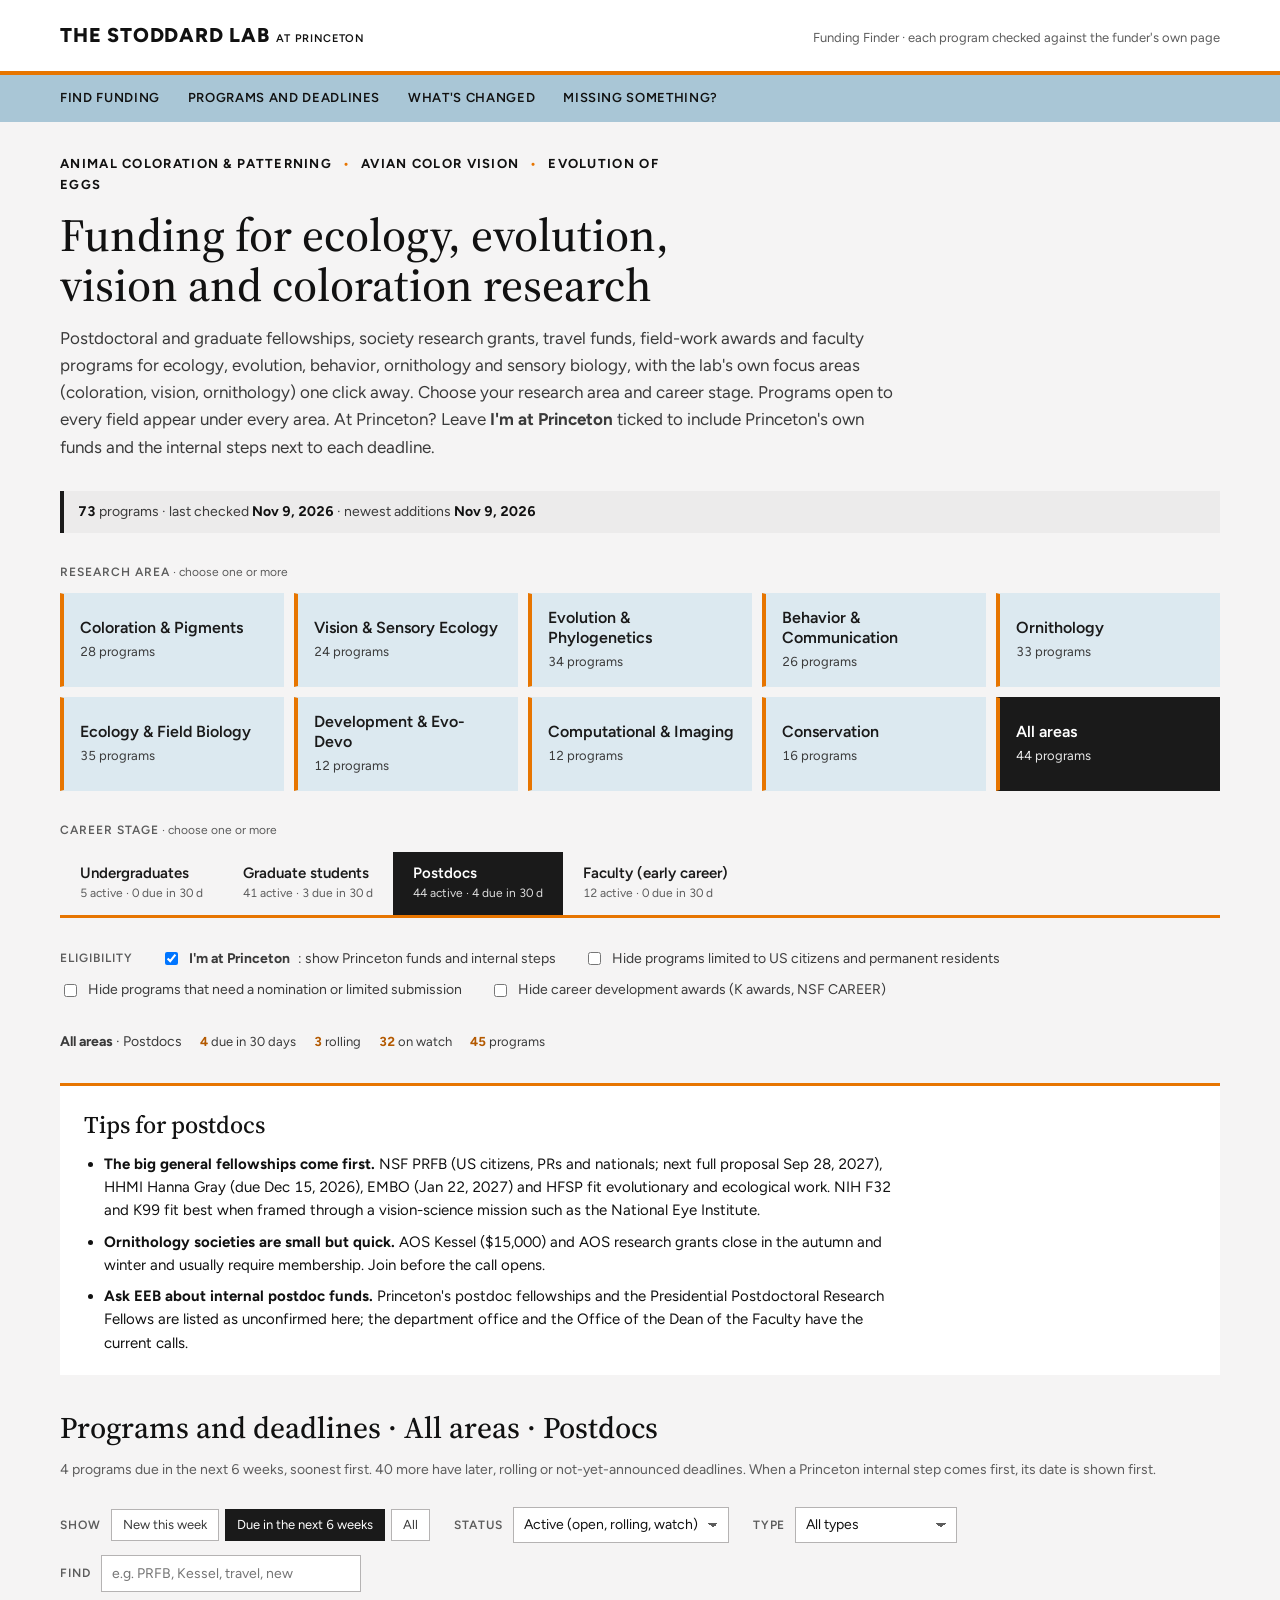
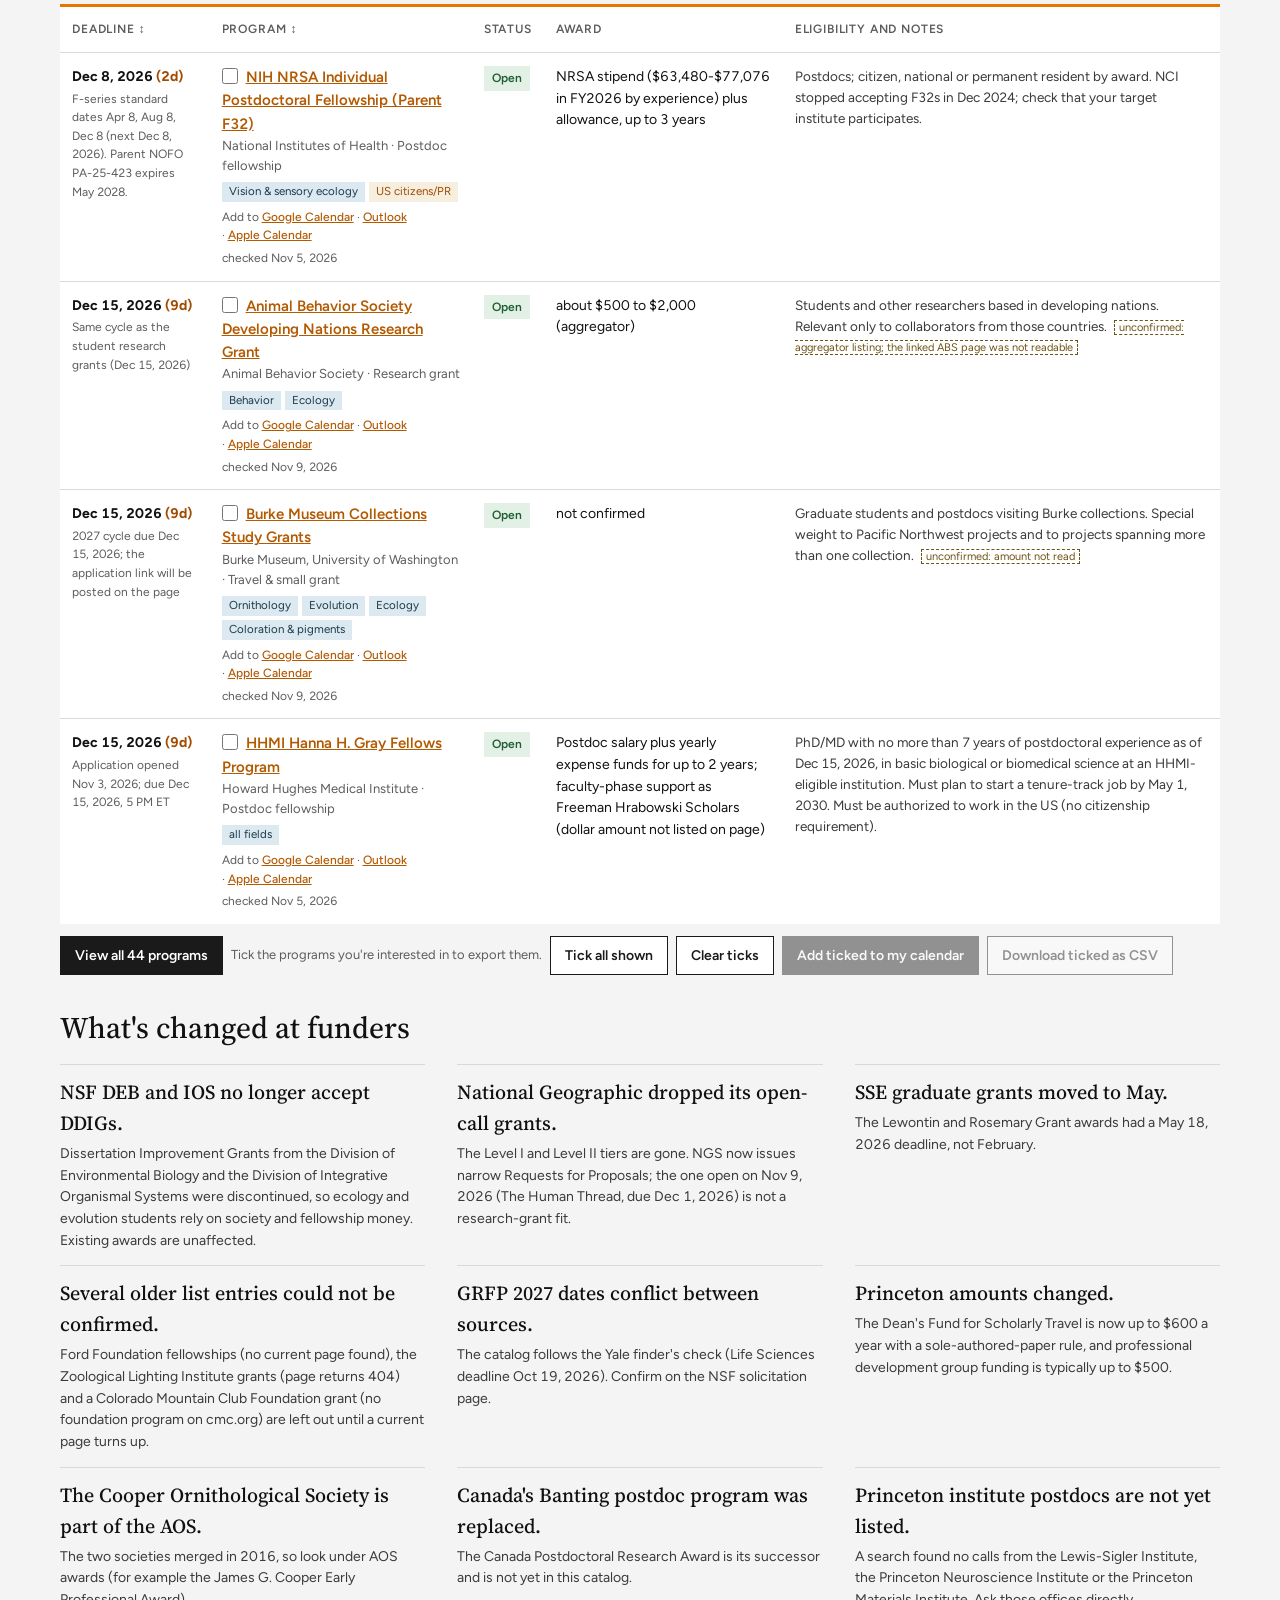
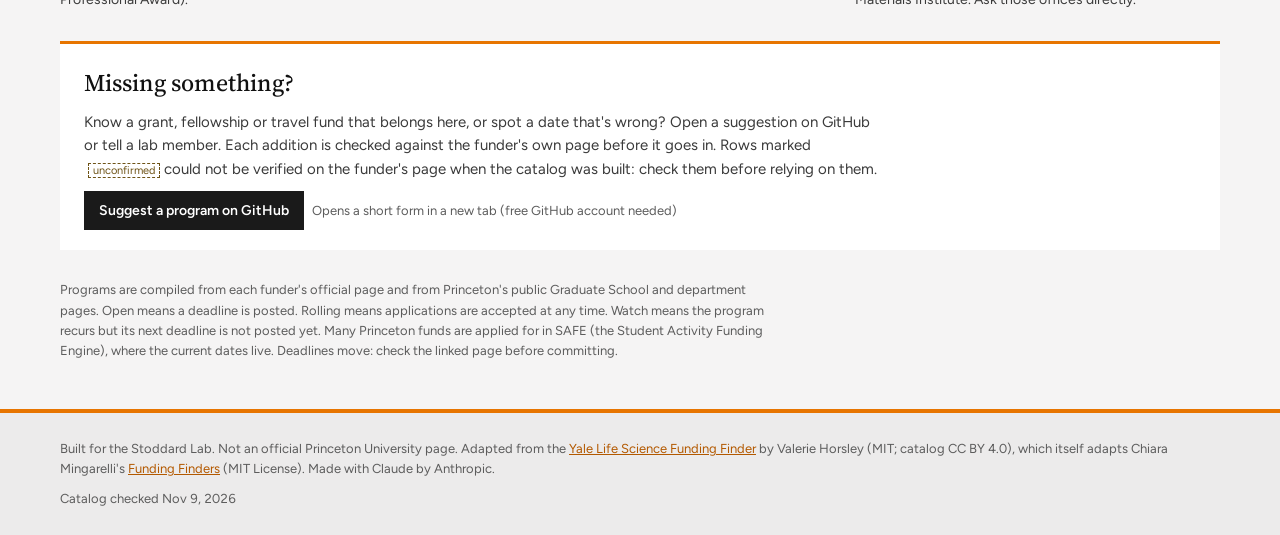
==== commit 38c817cb: "Add 18 programs: postdocs, Princeton, field and museum funds All new rows are tagged unconfirmed whe" ====
--- a/index.html
+++ b/index.html
@@ -279,7 +279,7 @@
 <div class="site-foot"><div class="site-foot-in"><span>Built for the Stoddard Lab. Not an official Princeton University page. Adapted from the <a href="https://github.com/vhorsley/yale-life-science-funding-finder">Yale Life Science Funding Finder</a> by Valerie Horsley (MIT; catalog CC BY 4.0), which itself adapts Chiara Mingarelli's <a href="https://github.com/ChiaraMingarelli/funding-finders">Funding Finders</a> (MIT License). Made with Claude by Anthropic.</span><span id="footDate"></span></div></div>
 
 <!-- SNAPSHOT:START -->
-<script id="snapshot" type="application/json">{"programs":[{"id":"abs-developing-nations-grant","n":"Animal Behavior Society Developing Nations Research Grant","f":"Animal Behavior Society","c":"Research grant","s":"open","d":"2026-12-15","dt":"Same cycle as the student research grants (Dec 15, 2026)","a":"about $500 to $2,000 (aggregator)","e":"Students and other researchers based in developing nations. Relevant only to collaborators from those countries.","u":"https://www.animalbehaviorsociety.org/","fields":["behav","eco"],"stages":["gr","pd"],"us":false,"nom":false,"unv":"aggregator listing; the linked ABS page was not readable","added":"2026-11-09","checked":"2026-11-09"},{"id":"abs-student-research-grants","n":"Animal Behavior Society Student Research Grants","f":"Animal Behavior Society","c":"Research grant","s":"open","d":"2026-12-15","dt":"2026-2027 cycle open; deadline Dec 15, 2026 (from the society's homepage)","a":"not confirmed (historically $500 to $2,000)","e":"Graduate students; ABS membership and a one-application limit were requirements in earlier cycles.","u":"https://www.animalbehaviorsociety.org/","fields":["behav","vision","color","eco"],"stages":["gr"],"us":false,"nom":false,"unv":"amount and eligibility not confirmed: the grant page linked from the homepage returns 404","added":"2026-11-09","checked":"2026-11-09"},{"id":"amnh-chapman-postdoc-fellowship","n":"AMNH Frank M. Chapman Memorial Fund: Postdoctoral Fellowships","f":"American Museum of Natural History","c":"Postdoc fellowship","s":"watch","dt":"Posted periodically with no fixed annual date; ask the AMNH ornithology department","a":"not published","e":"For the evolutionary biology of birds.","u":"https://www.amnh.org/our-research/vertebrate-zoology/ornithology/grants","fields":["orni","eco","evo","behav","vision","color"],"stages":["pd"],"us":false,"nom":false,"unv":"from the seed list; the AMNH page blocks my fetch","added":"2026-11-09","checked":"2026-11-09","d":null},{"id":"amnh-chapman-research-grants","n":"AMNH Frank M. Chapman Memorial Fund: Research Grants","f":"American Museum of Natural History","c":"Research grant","s":"open","d":"2026-11-30","dt":"Submission deadline Nov 30, 2026; awards announced by Apr 2, 2027. One competition a year","a":"$1,000 to $3,500 (one aggregator says up to $2,000)","e":"For the evolutionary biology of birds, with specimen-based and expedition work favored. The seed list says graduate students only; no salary or stipend is funded. Birds go to Chapman, not the general Collection Study Grants.","u":"https://www.amnh.org/our-research/vertebrate-zoology/ornithology/grants","fields":["orni","eco","evo","behav","vision","color"],"stages":["gr"],"us":false,"nom":false,"unv":"dates match two search results, but the AMNH page blocks my fetch: confirm amount and eligibility","added":"2026-11-09","checked":"2026-11-09"},{"id":"amnh-collection-study-grants","n":"AMNH Collection Study Grants (non-bird collections)","f":"American Museum of Natural History","c":"Travel & small grant","s":"watch","dt":"The 2026-27 deadline was May 1, 2026 (passed); next date not posted","a":"$500 to $1,500, to partly cover travel and living costs","e":"For visiting AMNH collections. Bird proposals must apply to the Chapman Fund instead. Applicants within daily commuting range of AMNH are excluded.","u":"https://www.amnh.org/our-research/vertebrate-zoology/ornithology/grants","fields":["evo","eco"],"stages":["gr","pd"],"us":false,"nom":false,"unv":"from search results of AMNH's 2026 instructions PDF","added":"2026-11-09","checked":"2026-11-09","d":null},{"id":"aos-bridge-completion-grants","n":"AOS Bridge/Completion Grants","f":"American Ornithological Society","c":"Research grant","s":"watch","dt":"The only call closed May 15, 2026. The page says a revised call may come later in 2026, depending on funding","a":"$5,000 to about $35,000 per grant ($400,000 pool)","e":"A one-time stop-gap for researchers who lost federal funding in 2025-26. The PI must be at a higher-education institution or qualifying nonprofit and an AOS member; enrolled students cannot be PI. Proposals that support postdocs and pre-tenure faculty are encouraged. No indirect costs.","u":"https://americanornithology.org/awards-grants/research-grants/bridge-completion-grants/","fields":["orni","eco","evo","behav","vision","color"],"stages":["pd","tt"],"us":false,"nom":false,"unv":"no new call confirmed","added":"2026-11-09","checked":"2026-11-09","d":null},{"id":"aos-kessel-fellowships","n":"AOS Kessel Fellowships","f":"American Ornithological Society","c":"Postdoc fellowship","s":"watch","dt":"Application currently closed; the 2026 cycle is complete. Next deadline not posted on the page","a":"$15,000 each for ornithological research; one $30,000 award for Arctic research","e":"Early-career researchers: PhD within ten years of the application, or postdocs and PhD students expecting a doctorate. AOS membership is required for citizens of listed countries, including the US and UK.","u":"https://americanornithology.org/awards-grants/research-grants/kessel-fellowships/","fields":["orni","eco","evo","behav","vision","color"],"stages":["pd","gr"],"us":false,"nom":false,"unv":"next deadline date not found on the page","added":"2026-11-09","checked":"2026-11-09","d":null},{"id":"aos-latin-american-caribbean-conservation-grant","n":"AOS Latin American/Caribbean Conservation Research Grant","f":"American Ornithological Society","c":"Research grant","s":"watch","dt":"2026 deadline was about Feb 27 (closed); the next call is usually announced in December","a":"Up to $5,000","e":"Early-career scientists from Latin America or the Caribbean with an MS or PhD within 5 years; enrolled students excluded. Relevant only to collaborators from the region.","u":"https://americanornithology.org/awards-grants/research-grants/latin-american-caribbean-conservation-research-grant/","fields":["orni","cons","eco"],"stages":["pd"],"us":false,"nom":false,"unv":"deadline from the seed list, not re-read","added":"2026-11-09","checked":"2026-11-09","d":null},{"id":"aos-student-postdoc-research-grants","n":"AOS Student and Postdoctoral Research Grants","f":"American Ornithological Society","c":"Research grant","s":"watch","dt":"Application period closed; applicants hear by May 1. Exact deadline not found on the page","a":"Up to $4,000","e":"AOS member who is an undergraduate, master's or doctoral student, or a postdoc without access to funds from major granting agencies. One grant per year and two per lifetime. Single PDF of 8 pages or fewer through the AOS Member Portal. Named funds include Bleitz, Carnes, Ficken, Grinnell, Hesse, Mewaldt-King, Nice, Van Tyne and Wetmore.","u":"https://americanornithology.org/awards-grants/research-grants/student-research-grants/","fields":["orni","eco","evo","behav","vision","color"],"stages":["ug","gr","pd"],"us":false,"nom":false,"unv":"exact deadline not found on the page","added":"2026-11-09","checked":"2026-11-09","d":null},{"id":"bes-training-travel-grants","n":"BES Training and Travel Grants","f":"British Ecological Society","c":"Training & travel","s":"watch","dt":"Rolling in earlier years; current rounds not confirmed","a":"Historically up to £300","e":"Ecologists attending training or conferences; the host organization was expected to add support.","u":"https://www.britishecologicalsociety.org/funding/training-travel-grants/","fields":["eco","evo","behav"],"stages":["gr","pd"],"us":false,"nom":false,"unv":"the BES site blocked automated checks: confirm everything on the page","added":"2026-11-09","checked":"2026-11-09","d":null},{"id":"bou-small-research-grants","n":"BOU Small Ornithological Research Grants","f":"British Ornithologists' Union","c":"Research grant","s":"watch","dt":"Closed Oct 30, 2026 (for 2027 awards). The next round has not been posted","a":"Up to £2,000","e":"Open to BOU members only, except applicants who live and work in a low- or middle-income country. Any aspect of ornithology.","u":"https://www.bou.org.uk/grants-and-bursaries/small-research-grants/","fields":["orni","eco","evo","behav","vision","color"],"stages":["gr","pd","tt"],"us":false,"nom":false,"unv":"next round not posted","added":"2026-11-09","checked":"2026-11-09","d":null},{"id":"burke-museum-collections-study-grants","n":"Burke Museum Collections Study Grants","f":"Burke Museum, University of Washington","c":"Travel & small grant","s":"open","d":"2026-12-15","dt":"2027 cycle due Dec 15, 2026; the application link will be posted on the page","a":"not confirmed","e":"Graduate students and postdocs visiting Burke collections. Special weight to Pacific Northwest projects and to projects spanning more than one collection.","u":"https://www.burkemuseum.org/collections-and-research/collections-study-grants","fields":["orni","evo","eco","color"],"stages":["gr","pd"],"us":false,"nom":false,"unv":"amount not read","added":"2026-11-09","checked":"2026-11-09"},{"id":"carnegie-livezey-collection-study-grants","n":"Bradley C. Livezey Collection Study Grants","f":"Carnegie Museum of Natural History","c":"Travel & small grant","s":"watch","dt":"Cycle not confirmed","a":"$500 to $1,500, partly covering travel (search result)","e":"Grants for bird research using the Carnegie Museum's collections.","u":"https://carnegiemnh.org/wp-content/uploads/2025/09/LivezeyGrantApplication.pdf","fields":["orni","evo","color"],"stages":["gr","pd"],"us":false,"nom":false,"unv":"from the application PDF in search results: confirm dates and eligibility","added":"2026-11-09","checked":"2026-11-09","d":null},{"id":"company-of-biologists-travelling-fellowships","n":"Company of Biologists Travelling Fellowships","f":"The Company of Biologists","c":"Travel & small grant","s":"open","d":"2027-02-05","dt":"Rounds: Feb 5, 2027 (travel after Mar 22), May 7, Aug 6 and Nov 5, 2027. The Oct 23, 2026 round has passed","a":"Up to £3,000 for a collaborative lab visit (travel, subsistence, accommodation, visa, bench fees)","e":"Early-career scientists: graduate students and postdocs. No nationality restriction and no membership needed. Apply through one of the journals Development, Journal of Cell Science or Journal of Experimental Biology. One journal per round, one fellowship per two years; travel within six months of award. Handbook linked on the page is the 2025 edition.","u":"https://www.biologists.com/grants/travelling-fellowships/","fields":["devo","eco","evo","vision","color","behav"],"stages":["gr","pd"],"us":false,"nom":false,"added":"2026-11-09","checked":"2026-11-09"},{"id":"embo-postdoctoral-fellowship","n":"EMBO Postdoctoral Fellowships","f":"European Molecular Biology Organization","c":"Postdoc fellowship","s":"open","d":"2027-01-22","dt":"Applications accepted all year; next cut-off Jan 22, 2027, 14:00 CET","a":"Salary/stipend, relocation allowance and child support for up to 2 years","e":"PhD within 2 years of application and at least one first-author paper. Must change country; mobility rules depend on EMBC member and partner countries. Hosted mainly in Europe.","u":"https://www.embo.org/fellowships/postdoctoral-fellowships/","fields":["all"],"stages":["gr","pd"],"us":false,"nom":false,"added":"2026-11-05","checked":"2026-11-05"},{"id":"esa-forrest-shreve-fund","n":"ESA Forrest Shreve Student Research Fund","f":"Ecological Society of America","c":"Research grant","s":"watch","dt":"Autumn deadline in past years (October); current date not confirmed","a":"$1,000 to $2,000","e":"ESA member graduate students doing ecological research in North American hot deserts.","u":"https://www.esa.org/about/awards","fields":["eco","field"],"stages":["gr"],"us":false,"nom":false,"unv":"from search results and aggregators only: confirm on esa.org","added":"2026-11-09","checked":"2026-11-09","d":null},{"id":"explorers-club-rolex-grant","n":"Rolex-Explorers Club Grant","f":"The Explorers Club","c":"Research grant","s":"watch","dt":"Posted deadline Sept 14, 2026 has passed; the FAQ says deadlines are usually Oct/Nov, so check for the 2027-28 cycle","a":"$10,000","e":"Young explorers (the FAQ says under 35) doing fieldwork on a novel scientific, environmental or historic question; two letters of support. Excludes work in China or by Chinese citizens. Other Explorers Club grants (Stephenson, Fjallraven, Exploration Fund, Rising Explorer) were listed as closed or rolling.","u":"https://www.explorers.org/grants/rolex-explorers-club-grant/","fields":["eco","field","orni","behav"],"stages":["gr","pd","tt"],"us":false,"nom":false,"unv":"the page shows conflicting deadline dates","added":"2026-11-09","checked":"2026-11-09","d":null},{"id":"field-museum-postdoctoral-fellowships","n":"Field Museum Postdoctoral Fellowships","f":"The Field Museum","c":"Postdoc fellowship","s":"watch","dt":"Dates not found","a":"not confirmed","e":"Postdoctoral research positions at the Field Museum, which holds a large bird collection.","u":"https://www.fieldmuseum.org/postdoctoral-fellowships","fields":["orni","evo","eco","color"],"stages":["pd"],"us":false,"nom":false,"unv":"listed in search results only: read the page for terms","added":"2026-11-09","checked":"2026-11-09","d":null},{"id":"field-museum-visiting-scholarships","n":"Field Museum Science Visiting Scholarships","f":"The Field Museum","c":"Travel & small grant","s":"watch","dt":"The page said applications would open in fall 2026; no deadline found","a":"not confirmed","e":"Visits of up to three months for collection-based research. Needs an endorsing Field Museum sponsor, so contact one first. The Field Museum also lists graduate fellowships, postdoctoral fellowships and Bass Senior Visiting Fellowships.","u":"https://www.fieldmuseum.org/science-visiting-scholarships","fields":["orni","evo","eco","color"],"stages":["gr","pd"],"us":false,"nom":false,"unv":"from search results: confirm dates, amounts and eligibility","added":"2026-11-09","checked":"2026-11-09","d":null},{"id":"fulbright-us-student","n":"Fulbright U.S. Student Program","f":"U.S. Department of State","c":"Training & travel","s":"watch","dt":"2027-28 competition opened Mar 31, 2026; national deadline not confirmed; next competition expected to open around spring 2027","a":"not listed","e":"Funds study, research, or teaching abroad for US citizens who are graduating seniors, recent grads, or grad students. Enrolled students usually apply through a campus Fulbright adviser, who sets an earlier deadline.","u":"https://us.fulbrightonline.org/","fields":["all"],"stages":["ug","gr"],"us":true,"nom":false,"unv":"Official Fulbright site could not be fetched; dates come from university advising pages.","added":"2026-11-05","checked":"2026-11-05","d":null},{"id":"hfsp-cross-disciplinary-fellowship","n":"HFSP Cross-Disciplinary Fellowship","f":"Human Frontier Science Program Organization","c":"Postdoc fellowship","s":"watch","dt":"Next call expected spring 2027 (same timeline as Long-Term Fellowships)","a":"3-year fellowship (amount not confirmed)","e":"For PhDs from non-biology fields (physics, chemistry, math, engineering, CS) who have not worked in life sciences and want to move into biology in a new country.","u":"https://www.hfsp.org/funding/hfsp-funding/postdoctoral-fellowships","fields":["all"],"stages":["pd"],"us":false,"nom":false,"unv":"Official hfsp.org page could not be fetched; details confirmed via host-institution notices","added":"2026-11-05","checked":"2026-11-05","d":null},{"id":"hfsp-long-term-fellowship","n":"HFSP Long-Term Fellowship","f":"Human Frontier Science Program Organization","c":"Postdoc fellowship","s":"watch","dt":"Next call expected spring 2027 (2027 fellowships: LOI by May 2026, full proposal Sept 24, 2026)","a":"3-year fellowship (amount not confirmed)","e":"PhD in biology; aimed at researchers moving to a new country for frontier life-science research.","u":"https://www.hfsp.org/funding/hfsp-funding/postdoctoral-fellowships","fields":["all"],"stages":["pd"],"us":false,"nom":false,"unv":"Official hfsp.org page could not be fetched; dates confirmed via host-institution notices","added":"2026-11-05","checked":"2026-11-05","d":null},{"id":"hhmi-gilliam-fellows","n":"HHMI Gilliam Fellows Program","f":"Howard Hughes Medical Institute","c":"Graduate fellowship","s":"watch","dt":"2027 competition closed Oct 27, 2026; next call expected to open around Sep 2027","a":"Up to $65,000/yr for up to 3 years ($50K stipend, $5K discretionary, $10K institutional allowance)","e":"Student and PhD adviser apply together; student must be in year 2 or 3 of a biological/biomedical PhD (MD-PhD eligible). The adviser completes a year-long HHMI mentoring course. International students who can be funded by their institution are eligible; the 2027 guide lists no institutional nomination step.","u":"https://www.hhmi.org/programs/gilliam-fellows","fields":["all"],"stages":["gr"],"us":false,"nom":false,"added":"2026-11-05","checked":"2026-11-05","d":null},{"id":"hhmi-hanna-gray-fellows","n":"HHMI Hanna H. Gray Fellows Program","f":"Howard Hughes Medical Institute","c":"Postdoc fellowship","s":"open","d":"2026-12-15","dt":"Application opened Nov 3, 2026; due Dec 15, 2026, 5 PM ET","a":"Postdoc salary plus yearly expense funds for up to 2 years; faculty-phase support as Freeman Hrabowski Scholars (dollar amount not listed on page)","e":"PhD/MD with no more than 7 years of postdoctoral experience as of Dec 15, 2026, in basic biological or biomedical science at an HHMI-eligible institution. Must plan to start a tenure-track job by May 1, 2030. Must be authorized to work in the US (no citizenship requirement).","u":"https://www.hhmi.org/hgf-mpd","fields":["all"],"stages":["pd"],"us":false,"nom":false,"added":"2026-11-05","checked":"2026-11-05"},{"id":"linnesys-systematics-research-fund","n":"LinneSys (Systematics Research Fund)","f":"Systematics Association and Linnean Society of London","c":"Research grant","s":"watch","dt":"2026 call closed. Annual round; the 2027 dates are not posted","a":"Up to £1,500 per award","e":"Current member of the Systematics Association or the Linnean Society; all nationalities welcome. Small-scale systematics projects. (The old systass.org SRF page is stale.)","u":"https://systass.org/linnesys/","fields":["evo","orni"],"stages":["gr","pd","tt"],"us":false,"nom":false,"unv":"2027 dates not posted","added":"2026-11-09","checked":"2026-11-09","d":null},{"id":"lsrf-postdoc-fellowship","n":"LSRF Postdoctoral Fellowship","f":"Life Sciences Research Foundation","c":"Postdoc fellowship","s":"watch","dt":"Next call expected summer 2027 (last cycle closed Oct 1, 2026; letters due Nov 1, 2026)","a":"not listed (number of awards depends on fundraising)","e":"Within 5 years of PhD/MD/DVM as of the deadline; can apply before defending. Open to US and non-US citizens; non-US citizens must work in a US lab. Basic life sciences.","u":"https://lsrf.org/apply/","fields":["all"],"stages":["gr","pd"],"us":false,"nom":false,"added":"2026-11-05","checked":"2026-11-05","d":null},{"id":"msca-postdoctoral-fellowships","n":"MSCA Postdoctoral Fellowships (Marie Sklodowska-Curie Actions)","f":"European Commission (Horizon Europe)","c":"Postdoc fellowship","s":"watch","dt":"The 2026 call closed about Sep 9, 2026; the 2027 call is not posted","a":"not stated per fellow (about EUR 434M total call budget for 2026)","e":"European Fellowships (12 to 24 months) are open to any nationality; Global Fellowships need EU or associated-country nationality or long residency plus a return phase. A route to a European host lab.","u":"https://marie-sklodowska-curie-actions.ec.europa.eu/funding/msca-postdoctoral-fellowships-2026","fields":["all"],"stages":["pd"],"us":false,"nom":false,"unv":"2027 call dates not posted","added":"2026-11-09","checked":"2026-11-09","d":null},{"id":"nih-f32-parent","n":"NIH NRSA Individual Postdoctoral Fellowship (Parent F32)","f":"National Institutes of Health","c":"Postdoc fellowship","s":"open","d":"2026-12-08","dt":"F-series standard dates Apr 8, Aug 8, Dec 8 (next Dec 8, 2026). Parent NOFO PA-25-423 expires May 2028.","a":"NRSA stipend ($63,480-$77,076 in FY2026 by experience) plus allowance, up to 3 years","e":"Postdocs; citizen, national or permanent resident by award. NCI stopped accepting F32s in Dec 2024; check that your target institute participates.","u":"https://grants.nih.gov/funding/explore-nih-opportunities/parent-announcements","fields":["vision"],"stages":["pd"],"us":true,"nom":false,"added":"2026-11-05","checked":"2026-11-05"},{"id":"nih-k99-r00","n":"NIH Pathway to Independence Award (Parent K99/R00)","f":"National Institutes of Health","c":"Career award","s":"open","d":"2026-11-12","dt":"Resubmissions Nov 12, 2026; new applications Feb 12, 2027 (last new date under PA-24-193/PA-24-194, which expire May 2027; a reissue is expected).","a":"K99 up to 2 years mentored; R00 up to 3 years at up to $249,000 total costs/yr","e":"Postdocs with no more than 4 years of postdoctoral experience at the due date; no citizenship requirement. NCI left the parent K99 in 2025 and runs its own version. NIH gave temporary eligibility extensions after the 2025 funding lapse (NOT-OD-26-021).","u":"https://grants.nih.gov/grants/guide/pa-files/PA-24-194.html","fields":["vision"],"stages":["pd"],"us":false,"nom":false,"cd":true,"added":"2026-11-05","checked":"2026-11-05"},{"id":"nsf-bio-core","n":"NSF Core Research in Biological Sciences (BIO Core; replaces MCB and IOS core programs)","f":"U.S. National Science Foundation","c":"Research grant","s":"rolling","dt":"Proposals accepted anytime. Solicitation NSF 26-517 replaced the separate MCB (NSF 24-539), IOS (NSF 24-546) and DEB core solicitations.","a":"Range of budgets, up to 5 years; about $280M in total for an estimated 250-300 awards","e":"US universities and colleges, US nonprofit research organizations, and Tribal Nations. No limits on proposals per PI. Covers former MCB (cellular dynamics, genetic mechanisms, biophysics, systems/synthetic biology) and IOS (development, neural, physiological, behavioral systems) science.","u":"https://www.nsf.gov/funding/opportunities/bio-core-core-research-biological-sciences/nsf26-517/solicitation","fields":["eco","evo","behav","vision","color","devo"],"stages":["tt"],"us":false,"nom":false,"added":"2026-11-05","checked":"2026-11-05","d":null},{"id":"nsf-career-bio","n":"NSF Faculty Early Career Development Program (CAREER), Biological Sciences","f":"U.S. National Science Foundation","c":"Career award","s":"watch","dt":"Deadline is the fourth Wednesday in July each year (last was Jul 22, 2026); the 2027 date would be Jul 28 but is not yet confirmed on a current NSF page.","a":"BIO minimum $500,000 over 5 years","e":"Untenured assistant professors (or equivalent) at US institutions who integrate research and education. Eligibility is judged at the deadline. CAREER proposals in biology can go to BIO Core topics but follow the CAREER solicitation (NSF 22-586).","u":"https://www.nsf.gov/funding/opportunities/career-faculty-early-career-development-program","fields":["eco","evo","behav","vision","color","devo"],"stages":["tt"],"us":false,"nom":false,"cd":true,"unv":"Could not load the NSF CAREER solicitation page itself; the July rule and BIO minimum come from NSF's May 2026 BIO virtual office hours slides (nsf-gov-resources.nsf.gov) and an NSF webinar page.","added":"2026-11-05","checked":"2026-11-05","d":null},{"id":"nsf-grfp","n":"NSF Graduate Research Fellowship Program (GRFP)","f":"U.S. National Science Foundation","c":"Graduate fellowship","s":"watch","dt":"2027 competition (NSF 26-526) Life Sciences deadline was Oct 19, 2026; reference letters were due Oct 16. Next cycle expected around Oct 2027.","a":"$37,000/yr stipend plus $16,000/yr cost-of-education to the institution; 3 years of support within 5 years (about $159,000)","e":"US citizens, nationals and permanent residents. Open to college seniors, bachelor's holders not yet in grad school, and first-year grad students (one try only once enrolled); second-year grad students are not eligible. Research-based STEM master's or PhD programs only.","u":"https://www.nsf.gov/funding/opportunities/grfp-nsf-graduate-research-fellowship-program/nsf26-526/solicitation","fields":["all"],"stages":["ug","gr"],"us":true,"nom":false,"added":"2026-11-05","checked":"2026-11-05","d":null},{"id":"nsf-prfb","n":"NSF Postdoctoral Research Fellowships in Biology (PRFB)","f":"U.S. National Science Foundation","c":"Postdoc fellowship","s":"open","d":"2027-09-28","dt":"Full proposals due Sep 28, 2027, 5 p.m. local time (then the fourth Tuesday in September each year). The Sep 29, 2026 deadline has passed.","a":"$110,000/yr ($85,000 stipend + $25,000 research allowance) for 24 months; $220,000 total","e":"US citizens, nationals and permanent residents with a doctorate by the start date and no more than 15 months in doctoral-level jobs. Solicitation NSF 26-504 has one focus: AI and the biological sciences for biotechnology. Two lifetime submissions, one per year.","u":"https://www.nsf.gov/funding/opportunities/prfb-postdoctoral-research-fellowships-biology/nsf26-504/solicitation","fields":["all"],"stages":["gr","pd"],"us":true,"nom":false,"added":"2026-11-05","checked":"2026-11-05"},{"id":"nsf-reu-sites","n":"NSF Research Experiences for Undergraduates (REU) Sites","f":"U.S. National Science Foundation","c":"Undergraduate program","s":"watch","dt":"Students apply directly to individual REU Sites, each with its own deadline (many in winter for the following summer). Faculty proposals to host a site are due the third Wednesday in August.","a":"Paid summer research; stipend and support set by each site","e":"Undergraduates (and accepted high school graduates not yet in college) who are US citizens, nationals or permanent residents. Find sites through NSF's REU directory; many use NSF's ETAP application system.","u":"https://www.nsf.gov/funding/opportunities/reu-research-experiences-undergraduates/nsf23-601/solicitation","fields":["all"],"stages":["ug"],"us":true,"nom":false,"added":"2026-11-05","checked":"2026-11-05","d":null},{"id":"packard-fellowships","n":"Packard Fellowships for Science and Engineering","f":"David and Lucile Packard Foundation","c":"Career award","s":"watch","dt":"Next cycle expected to start around Jan 2027 (2026 cycle: nominations due Mar 15, 2026; materials due Apr 20, 2026)","a":"$875,000 over 5 years","e":"Faculty in the first three years of their careers in natural/physical sciences (including biology) or engineering; clinical research is not funded. Presidents of 50 invited universities may nominate up to two candidates each.","u":"https://www.packard.org/what-we-fund/science/packard-fellowships-for-science-and-engineering/","fields":["all"],"stages":["tt"],"us":false,"nom":true,"unv":"2027 dates not posted; Packard is nomination-only, so check with the Princeton Dean for Research whether Princeton is invited in 2027","added":"2026-11-05","checked":"2026-11-05","d":null},{"id":"princeton-dean-for-research-funds","n":"Dean for Research funding programs","f":"Princeton Office of the Dean for Research","c":"Pilot / seed","s":"watch","dt":"Not confirmed","a":"not confirmed","e":"Mostly faculty-facing funds (for example Sustainability of Our Planet and the Schmidt Transformative Technology Fund). Postdoc eligibility not confirmed.","u":"https://research.princeton.edu/","fields":["eco"],"stages":["tt"],"us":false,"nom":false,"pu":{"d":null,"t":"Ask the lab PI whether any fund fits","u":""},"unv":"sub-pages were not opened: confirm eligibility and dates","added":"2026-11-09","checked":"2026-11-09","d":null},{"id":"princeton-deans-fund-scholarly-travel","n":"Dean's Fund for Scholarly Travel","f":"Princeton University Graduate School","c":"Travel & small grant","s":"rolling","dt":"Reviewed quarterly; apply in SAFE","a":"Up to $600 per year","e":"PhD students from the third year of regular enrollment through the first DCE year, invited to present a sole-authored paper or work at a conference. Co-authored and first-authored papers do not qualify. Preference goes to humanities and social sciences students in later years without similar faculty grant support, so check fit with EEB.","u":"https://gradschool.princeton.edu/financial-support/additional-funding-resources/student-activity-funding","fields":["all"],"stages":["gr"],"us":false,"nom":false,"pu":{"d":null,"t":"Apply in SAFE; applications are reviewed quarterly","u":"https://gradschool.princeton.edu/financial-support/additional-funding-resources/student-activity-funding"},"unv":"the earlier $700 and $500 figures are out of date; confirm in SAFE","added":"2026-11-09","checked":"2026-11-09","d":null},{"id":"princeton-eeb-postdoctoral-fellows","n":"EEB Postdoctoral Fellows Program","f":"Princeton Ecology and Evolutionary Biology","c":"Postdoc fellowship","s":"watch","dt":"Dates not confirmed","a":"Up to three years with a research fund (older text)","e":"Princeton EEB's own postdoc fellowship: one-year appointments renewable, at most three years, with a research fund. The text found was for an earlier start year.","u":"https://eeb.princeton.edu/","fields":["eco","evo","behav","orni"],"stages":["pd"],"us":false,"nom":false,"pu":{"d":null,"t":"Ask the EEB department office","u":""},"unv":"from a search snippet of an older posting: confirm the current program","added":"2026-11-09","checked":"2026-11-09","d":null},{"id":"princeton-gradfutures-professional-development","n":"Professional Development Funding for Student Groups","f":"Princeton University Graduate School (GradFUTURES)","c":"Travel & small grant","s":"watch","dt":"Proposals reviewed twice a year; meet an assistant dean on the GradFUTURES team first","a":"Typically up to $500","e":"Groups of graduate students who start or lead a professional development program for peers: symposia, networking events, seminar series, boot camps, workshops. Preference for interdisciplinary proposals.","u":"https://gradschool.princeton.edu/financial-support/additional-funding-resources/student-activity-funding","fields":["all"],"stages":["gr"],"us":false,"nom":false,"pu":{"d":null,"t":"Meet GradFUTURES first, then apply; reviewed twice a year","u":"https://gradschool.princeton.edu/financial-support/additional-funding-resources/student-activity-funding"},"added":"2026-11-09","checked":"2026-11-09","d":null},{"id":"princeton-hmei-environmental-fellows","n":"HMEI Environmental Fellows Program","f":"Princeton High Meadows Environmental Institute","c":"Postdoc fellowship","s":"watch","dt":"The AY2026-27 deadline was Oct 31, 2025; if the pattern holds the AY2027-28 deadline was about Oct 31, 2026 and may have just passed","a":"$65,000 to $70,000 salary plus travel and research allowance","e":"Postdocs with under 5 years of research experience since the PhD. Applicants name one or two Princeton faculty sponsors before applying. One year, renewable. Good thematic fit for ecology and biodiversity; a sensory-biology project needs a clear environmental angle.","u":"https://environment.princeton.edu/","fields":["eco","cons"],"stages":["pd"],"us":false,"nom":false,"pu":{"d":null,"t":"Needs a Princeton faculty sponsor","u":""},"unv":"from an aggregator listing of the previous cycle: confirm the current call on the HMEI site","added":"2026-11-09","checked":"2026-11-09","d":null},{"id":"princeton-odbi-postdoc","n":"Omenn-Darling Bioengineering Institute (ODBI) Postdoctoral Fellowship","f":"Princeton Omenn-Darling Bioengineering Institute","c":"Postdoc fellowship","s":"watch","dt":"Cycle not confirmed (a posting found had a stale Jan 31, 2025 deadline)","a":"$70,000 salary plus conference travel allowance (aggregator)","e":"PhD within 2 years; direct application with a Princeton faculty mentor letter. A bioengineering program, so a stretch for feather structural color unless framed through biomimetic or photonic engineering with an ODBI co-mentor.","u":"https://odbi.princeton.edu/","fields":["color","optics"],"stages":["pd"],"us":false,"nom":false,"pu":{"d":null,"t":"Needs a Princeton faculty mentor letter","u":""},"unv":"aggregator posting only; ODBI's site blocked automated checks","added":"2026-11-09","checked":"2026-11-09","d":null},{"id":"princeton-plas-summer-research","n":"PLAS Summer Research Grants","f":"Princeton Program in Latin American Studies","c":"Research grant","s":"watch","dt":"Summer cycle; apply in SAFE (dates are posted there)","a":"Up to $3,500","e":"Graduate students doing pre-dissertation or dissertation research relevant to Latin America who can work in the local language. Covers coach travel, room and board and living costs; not equipment or materials. Two letters, transcript and a budget. PLAS also urges applying to your home department and PIIRS.","u":"https://plas.princeton.edu/funding/graduate/summer-research","fields":["field","eco"],"stages":["gr"],"us":false,"nom":false,"pu":{"d":null,"t":"Apply through SAFE; also apply to your department and PIIRS","u":"https://gradschool.princeton.edu/financial-support/additional-funding-resources/student-activity-funding"},"added":"2026-11-09","checked":"2026-11-09","d":null},{"id":"princeton-presidential-postdoctoral-fellows","n":"Presidential Postdoctoral Research Fellows","f":"Princeton University","c":"Postdoc fellowship","s":"watch","dt":"Thirteen fellows were announced Oct 29, 2026; the next call and dates were not found","a":"not confirmed","e":"Princeton postdoctoral fellowship program; eligibility, fields and dates not read from the program page.","u":"https://www.princeton.edu/news/2026/10/29/thirteen-scholars-named-presidential-postdoctoral-research-fellows","fields":["all"],"stages":["pd"],"us":false,"nom":false,"pu":{"d":null,"t":"Check the Office of the Dean of the Faculty for the next call","u":""},"unv":"seen only in a news item: confirm eligibility, dates and how to apply","added":"2026-11-09","checked":"2026-11-09","d":null},{"id":"princeton-safe-portal","n":"SAFE: Student Activity Funding Engine","f":"Princeton University Graduate School","c":"Resources & compute","s":"rolling","dt":"Eligibility, deadlines and applications for supplemental graduate funds are posted in SAFE","a":"varies by fund","e":"One-stop portal for supplemental Princeton graduate funding: travel, summer research, events. Natural science and engineering students are normally supported over the summer by their departments, so ask EEB about summer funding.","u":"https://gradschool.princeton.edu/financial-support/additional-funding-resources/student-activity-funding","fields":["all"],"stages":["gr"],"us":false,"nom":false,"pu":{"d":null,"t":"Check SAFE for current dates","u":"https://gradschool.princeton.edu/financial-support/additional-funding-resources/student-activity-funding"},"added":"2026-11-09","checked":"2026-11-09","d":null},{"id":"sicb-giar","n":"SICB Grants-in-Aid of Research (GIAR)","f":"Society for Integrative and Comparative Biology","c":"Research grant","s":"watch","dt":"Deadline not confirmed","a":"not confirmed","e":"Graduate students in integrative and comparative biology; SICB membership expected.","u":"https://sicb.org/","fields":["eco","evo","behav","vision","color","devo"],"stages":["gr"],"us":false,"nom":false,"unv":"grant page not located: confirm everything","added":"2026-11-09","checked":"2026-11-09","d":null},{"id":"sigma-xi-grants-in-aid","n":"Sigma Xi Grants in Aid of Research (GIAR)","f":"Sigma Xi","c":"Research grant","s":"open","d":"2027-03-15","dt":"Two cycles a year: Mar 15 (form opens Dec 15; decisions mid-May) and Oct 1 (form opens Jul 1). The Oct 1, 2026 cycle has passed","a":"$500 to $5,000 for graduate student members; $500 to $2,000 for undergraduate members; up to $1,000 for non-members. Designated funds: up to $2,500 for vision research and $5,000 for astronomy","e":"Undergraduate and graduate students (postdocs are not mentioned and appear excluded). A Sigma Xi membership raises the cap, and the vision-research fund fits this lab's students. Application is on an external portal.","u":"https://www.sigmaxi.org/programs/grants-in-aid-of-research","fields":["all","vision"],"stages":["ug","gr"],"us":false,"nom":false,"unv":"the year of the Mar 15 deadline is inferred from the cycle","added":"2026-11-09","checked":"2026-11-09"},{"id":"simons-collaborations-ecology-evolution","n":"Simons Collaborations in Ecology and Evolution","f":"Simons Foundation","c":"Research grant","s":"watch","dt":"2027 cycle closed (vision statements were due Oct 16, 2025); next call not yet posted","a":"$1–4M per year per collaboration for 5 years, renewable","e":"Team grants for faculty-level PIs with research space; no citizenship rule. No funding to institutions in China or Hong Kong.","u":"https://www.simonsfoundation.org/grant/simons-collaborations-in-ecology-and-evolution/","fields":["eco","evo"],"stages":["tt"],"us":false,"nom":false,"added":"2026-11-05","checked":"2026-11-05","d":null},{"id":"simons-graduate-fellowships-ecology-evolution","n":"Simons Graduate Fellowships in Ecology and Evolution","f":"Simons Foundation","c":"Graduate fellowship","s":"watch","dt":"2027 call: letter of intent was due Jun 30, 2026; next call expected mid-2027","a":"not confirmed","e":"PhD students in ecology and evolution (see the request for applications for the current eligibility rules).","u":"https://www.simonsfoundation.org/grant/simons-graduate-fellowships-in-ecology-and-evolution/","fields":["eco","evo"],"stages":["gr"],"us":false,"nom":false,"unv":"amount and eligibility not read from the RFA","added":"2026-11-09","checked":"2026-11-09","d":null},{"id":"sloan-research-fellowships","n":"Sloan Research Fellowships","f":"Alfred P. Sloan Foundation","c":"Career award","s":"watch","dt":"Next nomination window expected mid-2027 (2027 fellowships closed Sept 15, 2026)","a":"$75,000 over 2 years","e":"Tenure-track, untenured faculty at US or Canadian degree-granting institutions with a PhD in chemistry, computer science, Earth system science, economics, mathematics, neuroscience, physics, or a related field. Life scientists are eligible mainly through neuroscience; there is no separate molecular or computational biology category. Requires a nomination letter from a department head or senior researcher.","u":"https://sloan.org/fellowships","fields":["all"],"stages":["tt"],"us":false,"nom":true,"unv":"Official Sloan page read showed outdated (2025-cycle) dates; the Sept 15, 2026 closing date came from a secondary listing.","added":"2026-11-05","checked":"2026-11-05","d":null},{"id":"smithsonian-institution-fellowship-program","n":"Smithsonian Institution Fellowship Program (SIFP)","f":"Smithsonian Institution","c":"Postdoc fellowship","s":"watch","dt":"The 2027-28 deadline was Oct 15, 2026 (passed); fellowships run Jun 1 to May 30, with decisions in mid-March. Next call expected around Oct 2027","a":"Predoctoral $45,000 a year plus up to $5,000 research; postdoctoral about $57,000 to $60,000 (sources differ); 10-week graduate fellowships $10,000","e":"Predoctoral (enrolled PhD candidates), postdoctoral (doctorate done by the start) and senior (PhD 5+ years) fellows work with Smithsonian staff, including the National Museum of Natural History. Apply through SOLAA.","u":"https://fellowships.si.edu/SIFP","fields":["orni","eco","evo","color","vision","behav"],"stages":["gr","pd"],"us":false,"nom":false,"unv":"the official page looked outdated; amounts from aggregators","added":"2026-11-09","checked":"2026-11-09","d":null},{"id":"smithsonian-tupper-postdoc","n":"Earl S. Tupper Three-Year Postdoctoral Fellowship","f":"Smithsonian Tropical Research Institute","c":"Postdoc fellowship","s":"open","d":"2027-06-15","dt":"Due Jun 15, 2027; notification by Aug 30, 2027","a":"not confirmed","e":"Encourages applicants in ecology, evolutionary biology, conservation biology and related fields; work based at STRI in Panama.","u":"https://fellowships.si.edu/opportunity/3-year-tupper-postdoctoral-fellowship","fields":["eco","evo","orni","behav","cons"],"stages":["pd"],"us":false,"nom":false,"unv":"amount and full eligibility not read from the page","added":"2026-11-09","checked":"2026-11-09"},{"id":"ssb-mini-arts","n":"Society of Systematic Biologists Mini-ARTS Awards","f":"Society of Systematic Biologists","c":"Research grant","s":"rolling","dt":"Rolling per an aggregator listing; confirm","a":"Roughly $1,000 to $4,000 (aggregator)","e":"Small awards for taxonomic and systematics research.","u":"https://www.systbio.org/","fields":["evo"],"stages":["gr","pd"],"us":false,"nom":false,"unv":"aggregator listing only: confirm on systbio.org","added":"2026-11-09","checked":"2026-11-09","d":null},{"id":"sse-greg-lewontin","n":"SSE Graduate Research Excellence Grants: R. C. Lewontin Early Award","f":"Society for the Study of Evolution","c":"Research grant","s":"watch","dt":"2026 deadline was May 18, 2026 (not February). The 2027 date is not posted yet","a":"Up to $2,500","e":"SSE members enrolled in a master's or PhD program, early stage (2026 cycle: program start on or after May 18, 2024 and finishing after May 18, 2027). Any institution, no citizenship requirement. One prior award per applicant. Dates shift each year.","u":"https://www.evolutionsociety.org/content/society-awards-and-prizes/graduate-research-excellence-grants.html","fields":["evo","behav","color","eco","devo"],"stages":["gr"],"us":false,"nom":false,"unv":"2027 deadline not posted","added":"2026-11-09","checked":"2026-11-09","d":null},{"id":"sse-greg-rosemary-grant","n":"SSE Graduate Research Excellence Grants: Rosemary Grant Advanced Award","f":"Society for the Study of Evolution","c":"Research grant","s":"watch","dt":"2026 deadline was May 18, 2026 (not February). The 2027 date is not posted yet","a":"Up to $3,500","e":"SSE members in a PhD program who started before May 18, 2024 and will defend after May 18, 2027 (2026 cycle). Any institution, no citizenship requirement. One prior award per applicant.","u":"https://www.evolutionsociety.org/content/society-awards-and-prizes/graduate-research-excellence-grants.html","fields":["evo","behav","color","eco","devo"],"stages":["gr"],"us":false,"nom":false,"unv":"2027 deadline not posted","added":"2026-11-09","checked":"2026-11-09","d":null},{"id":"wilson-ornithological-society-grants","n":"Wilson Ornithological Society Research Grants","f":"Wilson Ornithological Society","c":"Research grant","s":"watch","dt":"2026 application period closed; check around the end of 2026 for the next window","a":"Fuertes: up to two awards of $5,000 a year. Stewart: up to four of $2,000. WOS Research Grants: budgets up to $3,000. Hall/Mayfield: one $2,000 (independent researchers only)","e":"Applicants should be current WOS members. Fuertes is open to all ornithologists, with graduate students and young professionals preferred; WOS Research Grants are limited to master's and undergraduate students; Hall/Mayfield is for researchers without institutional funds.","u":"https://wilsonsociety.org/awards/research-grants/","fields":["orni","eco","evo","behav","vision","color"],"stages":["gr","pd"],"us":false,"nom":false,"unv":"no 2027 date posted","added":"2026-11-09","checked":"2026-11-09","d":null}],"status":{"lastChecked":"2026-11-09","launch":"2026-11-09"},"notes":{"pd":{"title":"Tips for postdocs","items":[{"b":"The big general fellowships come first.","t":"NSF PRFB (US citizens, PRs and nationals; next full proposal Sep 28, 2027), HHMI Hanna Gray (due Dec 15, 2026), EMBO (Jan 22, 2027) and HFSP fit evolutionary and ecological work. NIH F32 and K99 fit best when framed through a vision-science mission such as the National Eye Institute."},{"b":"Ornithology societies are small but quick.","t":"AOS Kessel ($15,000) and AOS research grants close in the autumn and winter and usually require membership. Join before the call opens."},{"b":"Ask EEB about internal postdoc funds.","t":"Princeton's postdoc fellowships and the Presidential Postdoctoral Research Fellows are listed as unconfirmed here; the department office and the Office of the Dean of the Faculty have the current calls.","pu":true}]},"gr":{"title":"Tips for graduate students","items":[{"b":"Stack small grants.","t":"Society grants (SSE, AOS, ABS, BOU, AMNH Chapman, Sigma Xi) are $500 to $4,000 each and most require membership. Join the societies first, then apply to several."},{"b":"Princeton money goes through SAFE.","t":"Travel, summer research and event funds are applied for in the Student Activity Funding Engine. Natural science students are normally supported over the summer by their department, so ask the EEB graduate office what is available.","pu":true},{"b":"Check the year in every eligibility rule.","t":"SSE's early and advanced awards use start and defense dates tied to the call year, and several societies cap lifetime awards."}]},"tt":{"title":"Tips for early-career faculty","items":[{"b":"Few EEB-specific faculty programs recur yearly.","t":"NSF BIO core proposals are accepted anytime; NSF CAREER is due the fourth Wednesday in July. Sloan and Packard are nomination-only."}]},"ug":{"title":"Tips for undergraduates","items":[{"b":"REU sites and society grants.","t":"NSF REU sites have their own winter deadlines. AOS research grants and Sigma Xi Grants in Aid also accept undergraduates."}]},"changes":[{"b":"NSF DEB and IOS no longer accept DDIGs.","t":"Dissertation Improvement Grants from the Division of Environmental Biology and the Division of Integrative Organismal Systems were discontinued, so ecology and evolution students rely on society and fellowship money. Existing awards are unaffected."},{"b":"National Geographic dropped its open-call grants.","t":"The Level I and Level II tiers are gone. NGS now issues narrow Requests for Proposals; the one open on Nov 9, 2026 (The Human Thread, due Dec 1, 2026) is not a research-grant fit."},{"b":"SSE graduate grants moved to May.","t":"The Lewontin and Rosemary Grant awards had a May 18, 2026 deadline, not February."},{"b":"Several older list entries could not be confirmed.","t":"Ford Foundation fellowships (no current page found), the Zoological Lighting Institute grants (page returns 404) and a Colorado Mountain Club Foundation grant (no foundation program on cmc.org) are left out until a current page turns up."},{"b":"GRFP 2027 dates conflict between sources.","t":"The catalog follows the Yale finder's check (Life Sciences deadline Oct 19, 2026). Confirm on the NSF solicitation page."},{"b":"Princeton amounts changed.","t":"The Dean's Fund for Scholarly Travel is now up to $600 a year with a sole-authored-paper rule, and professional development group funding is typically up to $500."}]},"updated":"2026-11-09"}</script>
+<script id="snapshot" type="application/json">{"programs":[{"id":"abs-developing-nations-grant","n":"Animal Behavior Society Developing Nations Research Grant","f":"Animal Behavior Society","c":"Research grant","s":"open","d":"2026-12-15","dt":"Same cycle as the student research grants (Dec 15, 2026)","a":"about $500 to $2,000 (aggregator)","e":"Students and other researchers based in developing nations. Relevant only to collaborators from those countries.","u":"https://www.animalbehaviorsociety.org/","fields":["behav","eco"],"stages":["gr","pd"],"us":false,"nom":false,"unv":"aggregator listing; the linked ABS page was not readable","added":"2026-11-09","checked":"2026-11-09"},{"id":"abs-student-research-grants","n":"Animal Behavior Society Student Research Grants","f":"Animal Behavior Society","c":"Research grant","s":"open","d":"2026-12-15","dt":"2026-2027 cycle open; deadline Dec 15, 2026 (from the society's homepage)","a":"not confirmed (historically $500 to $2,000)","e":"Graduate students; ABS membership and a one-application limit were requirements in earlier cycles.","u":"https://www.animalbehaviorsociety.org/","fields":["behav","vision","color","eco"],"stages":["gr"],"us":false,"nom":false,"unv":"amount and eligibility not confirmed: the grant page linked from the homepage returns 404","added":"2026-11-09","checked":"2026-11-09"},{"id":"afo-bergstrom-research-award","n":"AFO E. Alexander Bergstrom Memorial Research Award","f":"Association of Field Ornithologists","c":"Research grant","s":"watch","dt":"An aggregator expects a February 2027 deadline; the last firm date found was Feb 10, 2025","a":"Up to $1,000 (domestic) or $1,500 (Latin American applicants)","e":"The applicant or the supervisor must be an AFO member. Usually about five awards a year. AFO added a separate Skutch grant for Latin America in 2024, so the Latin American track may have moved.","u":"https://afonet.org/grants-awards/","fields":["orni","eco","evo","behav","vision","color"],"stages":["gr","pd"],"us":false,"nom":false,"unv":"2027 date is an estimate","added":"2026-11-09","checked":"2026-11-09","d":null},{"id":"afosr-bio-inspired-research-baa","n":"AFOSR Research Interests BAA (bio-inspired sensing, photonics and materials)","f":"Air Force Office of Scientific Research","c":"Research grant","s":"rolling","dt":"Open broad agency announcement FA9550-26-S-0001; applicants usually start with a short white paper","a":"varies","e":"Programs include bio-inspired sensing, optoelectronics and photonics, and biomimetic materials. PI-initiated; contact a program officer first. Defense funding has its own terms (citizenship and reporting rules).","u":"https://www.grants.gov/","fields":["color","optics","vision"],"stages":["tt"],"us":false,"nom":false,"unv":"read from search results only; no direct funder page opened","added":"2026-11-09","checked":"2026-11-09","d":null},{"id":"amnh-chapman-postdoc-fellowship","n":"AMNH Frank M. Chapman Memorial Fund: Postdoctoral Fellowships","f":"American Museum of Natural History","c":"Postdoc fellowship","s":"watch","dt":"Posted periodically with no fixed annual date; ask the AMNH ornithology department","a":"not published","e":"For the evolutionary biology of birds.","u":"https://www.amnh.org/our-research/vertebrate-zoology/ornithology/grants","fields":["orni","eco","evo","behav","vision","color"],"stages":["pd"],"us":false,"nom":false,"unv":"from the seed list; the AMNH page blocks my fetch","added":"2026-11-09","checked":"2026-11-09","d":null},{"id":"amnh-chapman-research-grants","n":"AMNH Frank M. Chapman Memorial Fund: Research Grants","f":"American Museum of Natural History","c":"Research grant","s":"open","d":"2026-11-30","dt":"Submission deadline Nov 30, 2026; awards announced by Apr 2, 2027. One competition a year","a":"$1,000 to $3,500 (one aggregator says up to $2,000)","e":"For the evolutionary biology of birds, with specimen-based and expedition work favored. The seed list says graduate students only; no salary or stipend is funded. Birds go to Chapman, not the general Collection Study Grants.","u":"https://www.amnh.org/our-research/vertebrate-zoology/ornithology/grants","fields":["orni","eco","evo","behav","vision","color"],"stages":["gr"],"us":false,"nom":false,"unv":"dates match two search results, but the AMNH page blocks my fetch: confirm amount and eligibility","added":"2026-11-09","checked":"2026-11-09"},{"id":"amnh-collection-study-grants","n":"AMNH Collection Study Grants (non-bird collections)","f":"American Museum of Natural History","c":"Travel & small grant","s":"watch","dt":"The 2026-27 deadline was May 1, 2026 (passed); next date not posted","a":"$500 to $1,500, to partly cover travel and living costs","e":"For visiting AMNH collections. Bird proposals must apply to the Chapman Fund instead. Applicants within daily commuting range of AMNH are excluded.","u":"https://www.amnh.org/our-research/vertebrate-zoology/ornithology/grants","fields":["evo","eco"],"stages":["gr","pd"],"us":false,"nom":false,"unv":"from search results of AMNH's 2026 instructions PDF","added":"2026-11-09","checked":"2026-11-09","d":null},{"id":"aos-bridge-completion-grants","n":"AOS Bridge/Completion Grants","f":"American Ornithological Society","c":"Research grant","s":"watch","dt":"The only call closed May 15, 2026. The page says a revised call may come later in 2026, depending on funding","a":"$5,000 to about $35,000 per grant ($400,000 pool)","e":"A one-time stop-gap for researchers who lost federal funding in 2025-26. The PI must be at a higher-education institution or qualifying nonprofit and an AOS member; enrolled students cannot be PI. Proposals that support postdocs and pre-tenure faculty are encouraged. No indirect costs.","u":"https://americanornithology.org/awards-grants/research-grants/bridge-completion-grants/","fields":["orni","eco","evo","behav","vision","color"],"stages":["pd","tt"],"us":false,"nom":false,"unv":"no new call confirmed","added":"2026-11-09","checked":"2026-11-09","d":null},{"id":"aos-kessel-fellowships","n":"AOS Kessel Fellowships","f":"American Ornithological Society","c":"Postdoc fellowship","s":"watch","dt":"Application currently closed; the 2026 cycle is complete. Next deadline not posted on the page","a":"$15,000 each for ornithological research; one $30,000 award for Arctic research","e":"Early-career researchers: PhD within ten years of the application, or postdocs and PhD students expecting a doctorate. AOS membership is required for citizens of listed countries, including the US and UK.","u":"https://americanornithology.org/awards-grants/research-grants/kessel-fellowships/","fields":["orni","eco","evo","behav","vision","color"],"stages":["pd","gr"],"us":false,"nom":false,"unv":"next deadline date not found on the page","added":"2026-11-09","checked":"2026-11-09","d":null},{"id":"aos-latin-american-caribbean-conservation-grant","n":"AOS Latin American/Caribbean Conservation Research Grant","f":"American Ornithological Society","c":"Research grant","s":"watch","dt":"2026 deadline was about Feb 27 (closed); the next call is usually announced in December","a":"Up to $5,000","e":"Early-career scientists from Latin America or the Caribbean with an MS or PhD within 5 years; enrolled students excluded. Relevant only to collaborators from the region.","u":"https://americanornithology.org/awards-grants/research-grants/latin-american-caribbean-conservation-research-grant/","fields":["orni","cons","eco"],"stages":["pd"],"us":false,"nom":false,"unv":"deadline from the seed list, not re-read","added":"2026-11-09","checked":"2026-11-09","d":null},{"id":"aos-student-postdoc-research-grants","n":"AOS Student and Postdoctoral Research Grants","f":"American Ornithological Society","c":"Research grant","s":"watch","dt":"Application period closed; applicants hear by May 1. Exact deadline not found on the page","a":"Up to $4,000","e":"AOS member who is an undergraduate, master's or doctoral student, or a postdoc without access to funds from major granting agencies. One grant per year and two per lifetime. Single PDF of 8 pages or fewer through the AOS Member Portal. Named funds include Bleitz, Carnes, Ficken, Grinnell, Hesse, Mewaldt-King, Nice, Van Tyne and Wetmore.","u":"https://americanornithology.org/awards-grants/research-grants/student-research-grants/","fields":["orni","eco","evo","behav","vision","color"],"stages":["ug","gr","pd"],"us":false,"nom":false,"unv":"exact deadline not found on the page","added":"2026-11-09","checked":"2026-11-09","d":null},{"id":"aps-lewis-and-clark-fund","n":"APS Lewis and Clark Fund for Exploration and Field Research","f":"American Philosophical Society","c":"Research grant","s":"open","d":"2026-11-16","dt":"Applications due Nov 16, 2026 and letters of support Nov 13, 2026; notification in April 2027","a":"Up to about $5,400 per award (third-party listing)","e":"Field research and exploration, with doctoral students the main applicants (two letters, one from the advisor). Projects start May 2027 or later. Reapplication allowed after two years; preference to first-time applicants.","u":"https://www.amphilsoc.org/grants/research","fields":["eco","field","orni","evo"],"stages":["gr"],"us":false,"nom":false,"unv":"postdoc eligibility and the amount are from secondary listings","added":"2026-11-09","checked":"2026-11-09"},{"id":"arvo-foundation-travel-grants","n":"ARVO Foundation Travel Grants","f":"Association for Research in Vision and Ophthalmology","c":"Training & travel","s":"watch","dt":"Tied to the ARVO annual meeting; next date not read","a":"38 named travel grants, supporting over 400 researchers a year","e":"Need an accepted abstract for the ARVO annual meeting. Trainees with an ARVO travel award or NRSA support may be ineligible for some programs. ARVO is the main vision-science meeting if the lab wants to present there.","u":"https://www.arvo.org/awards-grants/travel-grants","fields":["vision","color"],"stages":["gr","pd"],"us":false,"nom":false,"unv":"dates and amounts not read","added":"2026-11-09","checked":"2026-11-09","d":null},{"id":"bes-training-travel-grants","n":"BES Training and Travel Grants","f":"British Ecological Society","c":"Training & travel","s":"watch","dt":"Rolling in earlier years; current rounds not confirmed","a":"Historically up to £300","e":"Ecologists attending training or conferences; the host organization was expected to add support.","u":"https://www.britishecologicalsociety.org/funding/training-travel-grants/","fields":["eco","evo","behav"],"stages":["gr","pd"],"us":false,"nom":false,"unv":"the BES site blocked automated checks: confirm everything on the page","added":"2026-11-09","checked":"2026-11-09","d":null},{"id":"bou-small-research-grants","n":"BOU Small Ornithological Research Grants","f":"British Ornithologists' Union","c":"Research grant","s":"watch","dt":"Closed Oct 30, 2026 (for 2027 awards). The next round has not been posted","a":"Up to £2,000","e":"Open to BOU members only, except applicants who live and work in a low- or middle-income country. Any aspect of ornithology.","u":"https://www.bou.org.uk/grants-and-bursaries/small-research-grants/","fields":["orni","eco","evo","behav","vision","color"],"stages":["gr","pd","tt"],"us":false,"nom":false,"unv":"next round not posted","added":"2026-11-09","checked":"2026-11-09","d":null},{"id":"burke-museum-collections-study-grants","n":"Burke Museum Collections Study Grants","f":"Burke Museum, University of Washington","c":"Travel & small grant","s":"open","d":"2026-12-15","dt":"2027 cycle due Dec 15, 2026; the application link will be posted on the page","a":"not confirmed","e":"Graduate students and postdocs visiting Burke collections. Special weight to Pacific Northwest projects and to projects spanning more than one collection.","u":"https://www.burkemuseum.org/collections-and-research/collections-study-grants","fields":["orni","evo","eco","color"],"stages":["gr","pd"],"us":false,"nom":false,"unv":"amount not read","added":"2026-11-09","checked":"2026-11-09"},{"id":"bwf-career-awards-scientific-interface","n":"Burroughs Wellcome Fund Career Awards at the Scientific Interface (CASI)","f":"Burroughs Wellcome Fund","c":"Career award","s":"watch","dt":"2027 cycle: letter of intent was due Aug 14, 2026; invited full proposals due Jan 11, 2027 (invitation only). Next cycle's letter of intent is expected around Aug 2027","a":"$560,000 over five years","e":"Bridges advanced postdoctoral training and the first three years as faculty; for researchers moving from the physical or computational sciences into biology, which fits structural-color work. One listing gives 12 to 60 months of postdoctoral experience; the RFP controls.","u":"https://www.bwfund.org/grants/interfaces-in-science/career-awards-at-the-scientific-interface/","fields":["color","optics","vision","comp"],"stages":["pd"],"us":false,"nom":true,"unv":"eligibility rules and next-cycle dates not read from the RFP","added":"2026-11-09","checked":"2026-11-09","d":null},{"id":"carnegie-livezey-collection-study-grants","n":"Bradley C. Livezey Collection Study Grants","f":"Carnegie Museum of Natural History","c":"Travel & small grant","s":"watch","dt":"Cycle not confirmed","a":"$500 to $1,500, partly covering travel (search result)","e":"Grants for bird research using the Carnegie Museum's collections.","u":"https://carnegiemnh.org/wp-content/uploads/2025/09/LivezeyGrantApplication.pdf","fields":["orni","evo","color"],"stages":["gr","pd"],"us":false,"nom":false,"unv":"from the application PDF in search results: confirm dates and eligibility","added":"2026-11-09","checked":"2026-11-09","d":null},{"id":"company-of-biologists-travelling-fellowships","n":"Company of Biologists Travelling Fellowships","f":"The Company of Biologists","c":"Travel & small grant","s":"open","d":"2027-02-05","dt":"Rounds: Feb 5, 2027 (travel after Mar 22), May 7, Aug 6 and Nov 5, 2027. The Oct 23, 2026 round has passed","a":"Up to £3,000 for a collaborative lab visit (travel, subsistence, accommodation, visa, bench fees)","e":"Early-career scientists: graduate students and postdocs. No nationality restriction and no membership needed. Apply through one of the journals Development, Journal of Cell Science or Journal of Experimental Biology. One journal per round, one fellowship per two years; travel within six months of award. Handbook linked on the page is the 2025 edition.","u":"https://www.biologists.com/grants/travelling-fellowships/","fields":["devo","eco","evo","vision","color","behav"],"stages":["gr","pd"],"us":false,"nom":false,"added":"2026-11-09","checked":"2026-11-09"},{"id":"cornell-rose-postdoctoral-fellowship","n":"Edward W. Rose Postdoctoral Fellowship","f":"Cornell Lab of Ornithology","c":"Postdoc fellowship","s":"watch","dt":"Annual competition, usually due about Sep 9. The fall 2025 round was paused; the Lab expected to resume in fall 2026, so check whether the 2026 round ran","a":"not confirmed","e":"Up to 24 months (two one-year appointments). The project must be closely tied to the Cornell Lab of Ornithology and the fellow is based mainly at the Lab.","u":"https://www.birds.cornell.edu/home/rose-postdoctoral-fellowship-annual-competition/","fields":["orni","behav","evo","eco","vision"],"stages":["pd"],"us":false,"nom":false,"unv":"2026-27 round and dates not confirmed; the program was paused in 2025","added":"2026-11-09","checked":"2026-11-09","d":null},{"id":"embo-postdoctoral-fellowship","n":"EMBO Postdoctoral Fellowships","f":"European Molecular Biology Organization","c":"Postdoc fellowship","s":"open","d":"2027-01-22","dt":"Applications accepted all year; next cut-off Jan 22, 2027, 14:00 CET","a":"Salary/stipend, relocation allowance and child support for up to 2 years","e":"PhD within 2 years of application and at least one first-author paper. Must change country; mobility rules depend on EMBC member and partner countries. Hosted mainly in Europe.","u":"https://www.embo.org/fellowships/postdoctoral-fellowships/","fields":["all"],"stages":["gr","pd"],"us":false,"nom":false,"added":"2026-11-05","checked":"2026-11-05"},{"id":"esa-forrest-shreve-fund","n":"ESA Forrest Shreve Student Research Fund","f":"Ecological Society of America","c":"Research grant","s":"watch","dt":"Autumn deadline in past years (October); current date not confirmed","a":"$1,000 to $2,000","e":"ESA member graduate students doing ecological research in North American hot deserts.","u":"https://www.esa.org/about/awards","fields":["eco","field"],"stages":["gr"],"us":false,"nom":false,"unv":"from search results and aggregators only: confirm on esa.org","added":"2026-11-09","checked":"2026-11-09","d":null},{"id":"explorers-club-rolex-grant","n":"Rolex-Explorers Club Grant","f":"The Explorers Club","c":"Research grant","s":"watch","dt":"Posted deadline Sept 14, 2026 has passed; the FAQ says deadlines are usually Oct/Nov, so check for the 2027-28 cycle","a":"$10,000","e":"Young explorers (the FAQ says under 35) doing fieldwork on a novel scientific, environmental or historic question; two letters of support. Excludes work in China or by Chinese citizens. Other Explorers Club grants (Stephenson, Fjallraven, Exploration Fund, Rising Explorer) were listed as closed or rolling.","u":"https://www.explorers.org/grants/rolex-explorers-club-grant/","fields":["eco","field","orni","behav"],"stages":["gr","pd","tt"],"us":false,"nom":false,"unv":"the page shows conflicting deadline dates","added":"2026-11-09","checked":"2026-11-09","d":null},{"id":"field-museum-postdoctoral-fellowships","n":"Field Museum Postdoctoral Fellowships","f":"The Field Museum","c":"Postdoc fellowship","s":"watch","dt":"Dates not found","a":"not confirmed","e":"Postdoctoral research positions at the Field Museum, which holds a large bird collection.","u":"https://www.fieldmuseum.org/postdoctoral-fellowships","fields":["orni","evo","eco","color"],"stages":["pd"],"us":false,"nom":false,"unv":"listed in search results only: read the page for terms","added":"2026-11-09","checked":"2026-11-09","d":null},{"id":"field-museum-visiting-scholarships","n":"Field Museum Science Visiting Scholarships","f":"The Field Museum","c":"Travel & small grant","s":"watch","dt":"The page said applications would open in fall 2026; no deadline found","a":"not confirmed","e":"Visits of up to three months for collection-based research. Needs an endorsing Field Museum sponsor, so contact one first. The Field Museum also lists graduate fellowships, postdoctoral fellowships and Bass Senior Visiting Fellowships.","u":"https://www.fieldmuseum.org/science-visiting-scholarships","fields":["orni","evo","eco","color"],"stages":["gr","pd"],"us":false,"nom":false,"unv":"from search results: confirm dates, amounts and eligibility","added":"2026-11-09","checked":"2026-11-09","d":null},{"id":"fulbright-us-student","n":"Fulbright U.S. Student Program","f":"U.S. Department of State","c":"Training & travel","s":"watch","dt":"2027-28 competition opened Mar 31, 2026; national deadline not confirmed; next competition expected to open around spring 2027","a":"not listed","e":"Funds study, research, or teaching abroad for US citizens who are graduating seniors, recent grads, or grad students. Enrolled students usually apply through a campus Fulbright adviser, who sets an earlier deadline.","u":"https://us.fulbrightonline.org/","fields":["all"],"stages":["ug","gr"],"us":true,"nom":false,"unv":"Official Fulbright site could not be fetched; dates come from university advising pages.","added":"2026-11-05","checked":"2026-11-05","d":null},{"id":"hfsp-cross-disciplinary-fellowship","n":"HFSP Cross-Disciplinary Fellowship","f":"Human Frontier Science Program Organization","c":"Postdoc fellowship","s":"watch","dt":"Next call expected spring 2027 (same timeline as Long-Term Fellowships)","a":"3-year fellowship (amount not confirmed)","e":"For PhDs from non-biology fields (physics, chemistry, math, engineering, CS) who have not worked in life sciences and want to move into biology in a new country.","u":"https://www.hfsp.org/funding/hfsp-funding/postdoctoral-fellowships","fields":["all"],"stages":["pd"],"us":false,"nom":false,"unv":"Official hfsp.org page could not be fetched; details confirmed via host-institution notices","added":"2026-11-05","checked":"2026-11-05","d":null},{"id":"hfsp-long-term-fellowship","n":"HFSP Long-Term Fellowship","f":"Human Frontier Science Program Organization","c":"Postdoc fellowship","s":"watch","dt":"Next call expected spring 2027 (2027 fellowships: LOI by May 2026, full proposal Sept 24, 2026)","a":"3-year fellowship (amount not confirmed)","e":"PhD in biology; aimed at researchers moving to a new country for frontier life-science research.","u":"https://www.hfsp.org/funding/hfsp-funding/postdoctoral-fellowships","fields":["all"],"stages":["pd"],"us":false,"nom":false,"unv":"Official hfsp.org page could not be fetched; dates confirmed via host-institution notices","added":"2026-11-05","checked":"2026-11-05","d":null},{"id":"hhmi-gilliam-fellows","n":"HHMI Gilliam Fellows Program","f":"Howard Hughes Medical Institute","c":"Graduate fellowship","s":"watch","dt":"2027 competition closed Oct 27, 2026; next call expected to open around Sep 2027","a":"Up to $65,000/yr for up to 3 years ($50K stipend, $5K discretionary, $10K institutional allowance)","e":"Student and PhD adviser apply together; student must be in year 2 or 3 of a biological/biomedical PhD (MD-PhD eligible). The adviser completes a year-long HHMI mentoring course. International students who can be funded by their institution are eligible; the 2027 guide lists no institutional nomination step.","u":"https://www.hhmi.org/programs/gilliam-fellows","fields":["all"],"stages":["gr"],"us":false,"nom":false,"added":"2026-11-05","checked":"2026-11-05","d":null},{"id":"hhmi-hanna-gray-fellows","n":"HHMI Hanna H. Gray Fellows Program","f":"Howard Hughes Medical Institute","c":"Postdoc fellowship","s":"open","d":"2026-12-15","dt":"Application opened Nov 3, 2026; due Dec 15, 2026, 5 PM ET","a":"Postdoc salary plus yearly expense funds for up to 2 years; faculty-phase support as Freeman Hrabowski Scholars (dollar amount not listed on page)","e":"PhD/MD with no more than 7 years of postdoctoral experience as of Dec 15, 2026, in basic biological or biomedical science at an HHMI-eligible institution. Must plan to start a tenure-track job by May 1, 2030. Must be authorized to work in the US (no citizenship requirement).","u":"https://www.hhmi.org/hgf-mpd","fields":["all"],"stages":["pd"],"us":false,"nom":false,"added":"2026-11-05","checked":"2026-11-05"},{"id":"humboldt-research-fellowship","n":"Humboldt Research Fellowship for Postdocs","f":"Alexander von Humboldt Foundation","c":"Postdoc fellowship","s":"watch","dt":"Sources conflict: calls on Mar 15 and Jul 15, 2026 or a Nov 15, 2026 call. Confirm on the foundation's page","a":"About EUR 3,000 to 3,600 a month plus benefits (sources differ)","e":"Postdocs of any nationality hosting at a German institution (for example the Max Planck institutes in Seewiesen or Konstanz). Choose a host and approach them first.","u":"https://www.humboldt-foundation.de/en/apply/sponsorship-programmes/humboldt-research-fellowship-for-postdocs","fields":["all"],"stages":["pd"],"us":false,"nom":false,"unv":"dates and stipend conflict across secondary sources; the URL was not read","added":"2026-11-09","checked":"2026-11-09","d":null},{"id":"idea-wild-equipment-grants","n":"IDEA WILD Small Equipment Grants","f":"IDEA WILD","c":"Research grant","s":"rolling","dt":"Rolling per secondary listings","a":"Equipment up to $1,500 including shipping","e":"Individuals (not organizations) apply for field equipment; conservation impact and need weigh most; shipping takes weeks to two months.","u":"https://ideawild.org/application-guidelines/","fields":["field","cons","orni"],"stages":["gr","pd"],"us":false,"nom":false,"unv":"from aggregator listings; the guidelines page was not opened","added":"2026-11-09","checked":"2026-11-09","d":null},{"id":"linnesys-systematics-research-fund","n":"LinneSys (Systematics Research Fund)","f":"Systematics Association and Linnean Society of London","c":"Research grant","s":"watch","dt":"2026 call closed. Annual round; the 2027 dates are not posted","a":"Up to £1,500 per award","e":"Current member of the Systematics Association or the Linnean Society; all nationalities welcome. Small-scale systematics projects. (The old systass.org SRF page is stale.)","u":"https://systass.org/linnesys/","fields":["evo","orni"],"stages":["gr","pd","tt"],"us":false,"nom":false,"unv":"2027 dates not posted","added":"2026-11-09","checked":"2026-11-09","d":null},{"id":"lsrf-postdoc-fellowship","n":"LSRF Postdoctoral Fellowship","f":"Life Sciences Research Foundation","c":"Postdoc fellowship","s":"watch","dt":"Next call expected summer 2027 (last cycle closed Oct 1, 2026; letters due Nov 1, 2026)","a":"not listed (number of awards depends on fundraising)","e":"Within 5 years of PhD/MD/DVM as of the deadline; can apply before defending. Open to US and non-US citizens; non-US citizens must work in a US lab. Basic life sciences.","u":"https://lsrf.org/apply/","fields":["all"],"stages":["gr","pd"],"us":false,"nom":false,"added":"2026-11-05","checked":"2026-11-05","d":null},{"id":"mcz-biodiversity-postdoctoral-fellowship","n":"MCZ Biodiversity Postdoctoral Fellowship","f":"Harvard Museum of Comparative Zoology","c":"Postdoc fellowship","s":"watch","dt":"Not confirmed","a":"not confirmed","e":"Postdoctoral fellowship at the MCZ, which holds a large bird collection.","u":"https://mcz.harvard.edu/biodiversity-postdoctoral-fellowship-program","fields":["evo","orni","eco"],"stages":["pd"],"us":false,"nom":false,"unv":"listed in search results only","added":"2026-11-09","checked":"2026-11-09","d":null},{"id":"mcz-ernst-mayr-travel-grants","n":"MCZ Ernst Mayr Travel Grants in Animal Systematics","f":"Harvard Museum of Comparative Zoology","c":"Travel & small grant","s":"open","d":"2027-04-01","dt":"Deadlines Oct 15 and Apr 1 each year, 5 PM; decisions within five weeks. Next: Apr 1, 2027","a":"Up to $2,500 for travel, lodging and supplies","e":"Open to all, preference for projects using MCZ collections; visits to other museums are considered. A letter or email from each collection you will visit is required. J-1 visa holders need host approval.","u":"https://www.mcz.harvard.edu/ernst-mayr-travel-grants","fields":["evo","orni","color"],"stages":["gr","pd"],"us":false,"nom":false,"unv":"amount from an aggregator; dates read from the MCZ page via search results","added":"2026-11-09","checked":"2026-11-09"},{"id":"mcz-putnam-expedition-grants","n":"MCZ Putnam Expedition Grants","f":"Harvard Museum of Comparative Zoology","c":"Research grant","s":"watch","dt":"Not confirmed","a":"not confirmed","e":"Field expedition funding from the MCZ; terms and dates not read.","u":"https://mcz.harvard.edu/putnam-expedition-grants","fields":["field","eco","evo"],"stages":["gr"],"us":false,"nom":false,"unv":"listed in search results only","added":"2026-11-09","checked":"2026-11-09","d":null},{"id":"msca-postdoctoral-fellowships","n":"MSCA Postdoctoral Fellowships (Marie Sklodowska-Curie Actions)","f":"European Commission (Horizon Europe)","c":"Postdoc fellowship","s":"watch","dt":"The 2026 call closed about Sep 9, 2026; the 2027 call is not posted","a":"not stated per fellow (about EUR 434M total call budget for 2026)","e":"European Fellowships (12 to 24 months) are open to any nationality; Global Fellowships need EU or associated-country nationality or long residency plus a return phase. A route to a European host lab.","u":"https://marie-sklodowska-curie-actions.ec.europa.eu/funding/msca-postdoctoral-fellowships-2026","fields":["all"],"stages":["pd"],"us":false,"nom":false,"unv":"2027 call dates not posted","added":"2026-11-09","checked":"2026-11-09","d":null},{"id":"ndseg-fellowship","n":"NDSEG Fellowship","f":"U.S. Department of Defense","c":"Graduate fellowship","s":"watch","dt":"FY2027 application closed Oct 30, 2026; the next call (FY2028) should open in fall 2027","a":"not confirmed","e":"PhD fellowship in STEM fields, including biosciences and chemical and materials sciences. Open to US citizens and nationals (confirm).","u":"https://ndseg.sysplus.com/","fields":["all"],"stages":["gr"],"us":true,"nom":false,"unv":"citizenship rule and amount not read from the program page","added":"2026-11-09","checked":"2026-11-09","d":null},{"id":"newton-international-fellowships","n":"Newton International Fellowships","f":"The Royal Society and British Academy","c":"Postdoc fellowship","s":"watch","dt":"One guide lists Mar 11, 2027; an Oxford listing says March 2027 to be confirmed","a":"Up to GBP 280,000 over 2 years (one source)","e":"For early-career researchers from outside the UK to work at a UK institution (for example Bristol, Exeter or Cambridge for animal color and vision).","u":"https://royalsociety.org/grants/newton-international/","fields":["all"],"stages":["pd"],"us":false,"nom":false,"unv":"dates and amount from secondary sources; the URL was not read","added":"2026-11-09","checked":"2026-11-09","d":null},{"id":"nih-f32-parent","n":"NIH NRSA Individual Postdoctoral Fellowship (Parent F32)","f":"National Institutes of Health","c":"Postdoc fellowship","s":"open","d":"2026-12-08","dt":"F-series standard dates Apr 8, Aug 8, Dec 8 (next Dec 8, 2026). Parent NOFO PA-25-423 expires May 2028.","a":"NRSA stipend ($63,480-$77,076 in FY2026 by experience) plus allowance, up to 3 years","e":"Postdocs; citizen, national or permanent resident by award. NCI stopped accepting F32s in Dec 2024; check that your target institute participates.","u":"https://grants.nih.gov/funding/explore-nih-opportunities/parent-announcements","fields":["vision"],"stages":["pd"],"us":true,"nom":false,"added":"2026-11-05","checked":"2026-11-05"},{"id":"nih-k99-r00","n":"NIH Pathway to Independence Award (Parent K99/R00)","f":"National Institutes of Health","c":"Career award","s":"open","d":"2026-11-12","dt":"Resubmissions Nov 12, 2026; new applications Feb 12, 2027 (last new date under PA-24-193/PA-24-194, which expire May 2027; a reissue is expected).","a":"K99 up to 2 years mentored; R00 up to 3 years at up to $249,000 total costs/yr","e":"Postdocs with no more than 4 years of postdoctoral experience at the due date; no citizenship requirement. NCI left the parent K99 in 2025 and runs its own version. NIH gave temporary eligibility extensions after the 2025 funding lapse (NOT-OD-26-021).","u":"https://grants.nih.gov/grants/guide/pa-files/PA-24-194.html","fields":["vision"],"stages":["pd"],"us":false,"nom":false,"cd":true,"added":"2026-11-05","checked":"2026-11-05"},{"id":"nsf-bio-core","n":"NSF Core Research in Biological Sciences (BIO Core; replaces MCB and IOS core programs)","f":"U.S. National Science Foundation","c":"Research grant","s":"rolling","dt":"Proposals accepted anytime. Solicitation NSF 26-517 replaced the separate MCB (NSF 24-539), IOS (NSF 24-546) and DEB core solicitations.","a":"Range of budgets, up to 5 years; about $280M in total for an estimated 250-300 awards","e":"US universities and colleges, US nonprofit research organizations, and Tribal Nations. No limits on proposals per PI. Covers former MCB (cellular dynamics, genetic mechanisms, biophysics, systems/synthetic biology) and IOS (development, neural, physiological, behavioral systems) science.","u":"https://www.nsf.gov/funding/opportunities/bio-core-core-research-biological-sciences/nsf26-517/solicitation","fields":["eco","evo","behav","vision","color","devo"],"stages":["tt"],"us":false,"nom":false,"added":"2026-11-05","checked":"2026-11-05","d":null},{"id":"nsf-career-bio","n":"NSF Faculty Early Career Development Program (CAREER), Biological Sciences","f":"U.S. National Science Foundation","c":"Career award","s":"watch","dt":"Deadline is the fourth Wednesday in July each year (last was Jul 22, 2026); the 2027 date would be Jul 28 but is not yet confirmed on a current NSF page.","a":"BIO minimum $500,000 over 5 years","e":"Untenured assistant professors (or equivalent) at US institutions who integrate research and education. Eligibility is judged at the deadline. CAREER proposals in biology can go to BIO Core topics but follow the CAREER solicitation (NSF 22-586).","u":"https://www.nsf.gov/funding/opportunities/career-faculty-early-career-development-program","fields":["eco","evo","behav","vision","color","devo"],"stages":["tt"],"us":false,"nom":false,"cd":true,"unv":"Could not load the NSF CAREER solicitation page itself; the July rule and BIO minimum come from NSF's May 2026 BIO virtual office hours slides (nsf-gov-resources.nsf.gov) and an NSF webinar page.","added":"2026-11-05","checked":"2026-11-05","d":null},{"id":"nsf-grfp","n":"NSF Graduate Research Fellowship Program (GRFP)","f":"U.S. National Science Foundation","c":"Graduate fellowship","s":"watch","dt":"2027 competition (NSF 26-526) Life Sciences deadline was Oct 19, 2026; reference letters were due Oct 16. Next cycle expected around Oct 2027.","a":"$37,000/yr stipend plus $16,000/yr cost-of-education to the institution; 3 years of support within 5 years (about $159,000)","e":"US citizens, nationals and permanent residents. Open to college seniors, bachelor's holders not yet in grad school, and first-year grad students (one try only once enrolled); second-year grad students are not eligible. Research-based STEM master's or PhD programs only.","u":"https://www.nsf.gov/funding/opportunities/grfp-nsf-graduate-research-fellowship-program/nsf26-526/solicitation","fields":["all"],"stages":["ug","gr"],"us":true,"nom":false,"added":"2026-11-05","checked":"2026-11-05","d":null},{"id":"nsf-physics-of-living-systems","n":"NSF Physics of Living Systems (PoLS)","f":"National Science Foundation (MPS Physics)","c":"Research grant","s":"watch","dt":"Now part of the consolidated MPS Physics solicitation NSF 26-523; target dates sit on the program page, not the solicitation","a":"not confirmed","e":"Physics-led research on living systems, including optics and mechanics of biological structures. Email the program officers before submitting.","u":"https://www.nsf.gov/funding/opportunities/pols-physics-living-systems/6673","fields":["color","optics","vision","comp"],"stages":["tt"],"us":false,"nom":false,"unv":"no target date confirmed for 2026-27","added":"2026-11-09","checked":"2026-11-09","d":null},{"id":"nsf-prfb","n":"NSF Postdoctoral Research Fellowships in Biology (PRFB)","f":"U.S. National Science Foundation","c":"Postdoc fellowship","s":"open","d":"2027-09-28","dt":"Full proposals due Sep 28, 2027, 5 p.m. local time (then the fourth Tuesday in September each year). The Sep 29, 2026 deadline has passed.","a":"$110,000/yr ($85,000 stipend + $25,000 research allowance) for 24 months; $220,000 total","e":"US citizens, nationals and permanent residents with a doctorate by the start date and no more than 15 months in doctoral-level jobs. Solicitation NSF 26-504 has one focus: AI and the biological sciences for biotechnology. Two lifetime submissions, one per year.","u":"https://www.nsf.gov/funding/opportunities/prfb-postdoctoral-research-fellowships-biology/nsf26-504/solicitation","fields":["all"],"stages":["gr","pd"],"us":true,"nom":false,"added":"2026-11-05","checked":"2026-11-05"},{"id":"nsf-reu-sites","n":"NSF Research Experiences for Undergraduates (REU) Sites","f":"U.S. National Science Foundation","c":"Undergraduate program","s":"watch","dt":"Students apply directly to individual REU Sites, each with its own deadline (many in winter for the following summer). Faculty proposals to host a site are due the third Wednesday in August.","a":"Paid summer research; stipend and support set by each site","e":"Undergraduates (and accepted high school graduates not yet in college) who are US citizens, nationals or permanent residents. Find sites through NSF's REU directory; many use NSF's ETAP application system.","u":"https://www.nsf.gov/funding/opportunities/reu-research-experiences-undergraduates/nsf23-601/solicitation","fields":["all"],"stages":["ug"],"us":true,"nom":false,"added":"2026-11-05","checked":"2026-11-05","d":null},{"id":"packard-fellowships","n":"Packard Fellowships for Science and Engineering","f":"David and Lucile Packard Foundation","c":"Career award","s":"watch","dt":"Next cycle expected to start around Jan 2027 (2026 cycle: nominations due Mar 15, 2026; materials due Apr 20, 2026)","a":"$875,000 over 5 years","e":"Faculty in the first three years of their careers in natural/physical sciences (including biology) or engineering; clinical research is not funded. Presidents of 50 invited universities may nominate up to two candidates each.","u":"https://www.packard.org/what-we-fund/science/packard-fellowships-for-science-and-engineering/","fields":["all"],"stages":["tt"],"us":false,"nom":true,"unv":"2027 dates not posted; Packard is nomination-only, so check with the Princeton Dean for Research whether Princeton is invited in 2027","added":"2026-11-05","checked":"2026-11-05","d":null},{"id":"princeton-dean-for-research-funds","n":"Dean for Research funding programs","f":"Princeton Office of the Dean for Research","c":"Pilot / seed","s":"watch","dt":"Not confirmed","a":"not confirmed","e":"Mostly faculty-facing funds (for example Sustainability of Our Planet and the Schmidt Transformative Technology Fund). Postdoc eligibility not confirmed.","u":"https://research.princeton.edu/","fields":["eco"],"stages":["tt"],"us":false,"nom":false,"pu":{"d":null,"t":"Ask the lab PI whether any fund fits","u":""},"unv":"sub-pages were not opened: confirm eligibility and dates","added":"2026-11-09","checked":"2026-11-09","d":null},{"id":"princeton-deans-fund-scholarly-travel","n":"Dean's Fund for Scholarly Travel","f":"Princeton University Graduate School","c":"Travel & small grant","s":"rolling","dt":"Reviewed quarterly; apply in SAFE","a":"Up to $600 per year","e":"PhD students from the third year of regular enrollment through the first DCE year, invited to present a sole-authored paper or work at a conference. Co-authored and first-authored papers do not qualify. Preference goes to humanities and social sciences students in later years without similar faculty grant support, so check fit with EEB.","u":"https://gradschool.princeton.edu/financial-support/additional-funding-resources/student-activity-funding","fields":["all"],"stages":["gr"],"us":false,"nom":false,"pu":{"d":null,"t":"Apply in SAFE; applications are reviewed quarterly","u":"https://gradschool.princeton.edu/financial-support/additional-funding-resources/student-activity-funding"},"unv":"the earlier $700 and $500 figures are out of date; confirm in SAFE","added":"2026-11-09","checked":"2026-11-09","d":null},{"id":"princeton-eeb-postdoctoral-fellows","n":"EEB Postdoctoral Fellows Program","f":"Princeton Ecology and Evolutionary Biology","c":"Postdoc fellowship","s":"watch","dt":"Dates not confirmed","a":"Up to three years with a research fund (older text)","e":"Princeton EEB's own postdoc fellowship: one-year appointments renewable, at most three years, with a research fund. The text found was for an earlier start year.","u":"https://eeb.princeton.edu/","fields":["eco","evo","behav","orni"],"stages":["pd"],"us":false,"nom":false,"pu":{"d":null,"t":"Ask the EEB department office","u":""},"unv":"from a search snippet of an older posting: confirm the current program","added":"2026-11-09","checked":"2026-11-09","d":null},{"id":"princeton-gradfutures-professional-development","n":"Professional Development Funding for Student Groups","f":"Princeton University Graduate School (GradFUTURES)","c":"Travel & small grant","s":"watch","dt":"Proposals reviewed twice a year; meet an assistant dean on the GradFUTURES team first","a":"Typically up to $500","e":"Groups of graduate students who start or lead a professional development program for peers: symposia, networking events, seminar series, boot camps, workshops. Preference for interdisciplinary proposals.","u":"https://gradschool.princeton.edu/financial-support/additional-funding-resources/student-activity-funding","fields":["all"],"stages":["gr"],"us":false,"nom":false,"pu":{"d":null,"t":"Meet GradFUTURES first, then apply; reviewed twice a year","u":"https://gradschool.princeton.edu/financial-support/additional-funding-resources/student-activity-funding"},"added":"2026-11-09","checked":"2026-11-09","d":null},{"id":"princeton-hmei-environmental-fellows","n":"HMEI Environmental Fellows Program","f":"Princeton High Meadows Environmental Institute","c":"Postdoc fellowship","s":"watch","dt":"The AY2026-27 deadline was Oct 31, 2025; if the pattern holds the AY2027-28 deadline was about Oct 31, 2026 and may have just passed","a":"$65,000 to $70,000 salary plus travel and research allowance","e":"Postdocs with under 5 years of research experience since the PhD. Applicants name one or two Princeton faculty sponsors before applying. One year, renewable. Good thematic fit for ecology and biodiversity; a sensory-biology project needs a clear environmental angle.","u":"https://environment.princeton.edu/","fields":["eco","cons"],"stages":["pd"],"us":false,"nom":false,"pu":{"d":null,"t":"Needs a Princeton faculty sponsor","u":""},"unv":"from an aggregator listing of the previous cycle: confirm the current call on the HMEI site","added":"2026-11-09","checked":"2026-11-09","d":null},{"id":"princeton-honorific-fellowships","n":"Princeton Graduate School honorific fellowships (Jacobus, Procter, Dodds)","f":"Princeton University Graduate School","c":"Graduate fellowship","s":"watch","dt":"Not confirmed","a":"not confirmed","e":"Princeton's named graduate honors, including the Porter Ogden Jacobus Fellowship (top graduate honor) and the Charlotte Elizabeth Procter Fellowship. Terms, eligibility and how students are chosen were not read.","u":"https://gradschool.princeton.edu/honorific-fellowships","fields":["all"],"stages":["gr"],"us":false,"nom":false,"pu":{"d":null,"t":"Ask the EEB graduate office whether the department nominates","u":"https://gradschool.princeton.edu/honorific-fellowships"},"unv":"listed on the Graduate School page; details not read","added":"2026-11-09","checked":"2026-11-09","d":null},{"id":"princeton-odbi-postdoc","n":"Omenn-Darling Bioengineering Institute (ODBI) Postdoctoral Fellowship","f":"Princeton Omenn-Darling Bioengineering Institute","c":"Postdoc fellowship","s":"watch","dt":"Cycle not confirmed (a posting found had a stale Jan 31, 2025 deadline)","a":"$70,000 salary plus conference travel allowance (aggregator)","e":"PhD within 2 years; direct application with a Princeton faculty mentor letter. A bioengineering program, so a stretch for feather structural color unless framed through biomimetic or photonic engineering with an ODBI co-mentor.","u":"https://odbi.princeton.edu/","fields":["color","optics"],"stages":["pd"],"us":false,"nom":false,"pu":{"d":null,"t":"Needs a Princeton faculty mentor letter","u":""},"unv":"aggregator posting only; ODBI's site blocked automated checks","added":"2026-11-09","checked":"2026-11-09","d":null},{"id":"princeton-plas-summer-research","n":"PLAS Summer Research Grants","f":"Princeton Program in Latin American Studies","c":"Research grant","s":"watch","dt":"Summer cycle; apply in SAFE (dates are posted there)","a":"Up to $3,500","e":"Graduate students doing pre-dissertation or dissertation research relevant to Latin America who can work in the local language. Covers coach travel, room and board and living costs; not equipment or materials. Two letters, transcript and a budget. PLAS also urges applying to your home department and PIIRS.","u":"https://plas.princeton.edu/funding/graduate/summer-research","fields":["field","eco"],"stages":["gr"],"us":false,"nom":false,"pu":{"d":null,"t":"Apply through SAFE; also apply to your department and PIIRS","u":"https://gradschool.princeton.edu/financial-support/additional-funding-resources/student-activity-funding"},"added":"2026-11-09","checked":"2026-11-09","d":null},{"id":"princeton-presidential-postdoctoral-fellows","n":"Presidential Postdoctoral Research Fellows","f":"Princeton University","c":"Postdoc fellowship","s":"watch","dt":"Thirteen fellows were announced Oct 29, 2026; the next call and dates were not found","a":"not confirmed","e":"Princeton postdoctoral fellowship program; eligibility, fields and dates not read from the program page.","u":"https://www.princeton.edu/news/2026/10/29/thirteen-scholars-named-presidential-postdoctoral-research-fellows","fields":["all"],"stages":["pd"],"us":false,"nom":false,"pu":{"d":null,"t":"Check the Office of the Dean of the Faculty for the next call","u":""},"unv":"seen only in a news item: confirm eligibility, dates and how to apply","added":"2026-11-09","checked":"2026-11-09","d":null},{"id":"princeton-safe-portal","n":"SAFE: Student Activity Funding Engine","f":"Princeton University Graduate School","c":"Resources & compute","s":"rolling","dt":"Eligibility, deadlines and applications for supplemental graduate funds are posted in SAFE","a":"varies by fund","e":"One-stop portal for supplemental Princeton graduate funding: travel, summer research, events. Natural science and engineering students are normally supported over the summer by their departments, so ask EEB about summer funding.","u":"https://gradschool.princeton.edu/financial-support/additional-funding-resources/student-activity-funding","fields":["all"],"stages":["gr"],"us":false,"nom":false,"pu":{"d":null,"t":"Check SAFE for current dates","u":"https://gradschool.princeton.edu/financial-support/additional-funding-resources/student-activity-funding"},"added":"2026-11-09","checked":"2026-11-09","d":null},{"id":"rufford-small-grants","n":"Rufford Small Grants for Nature Conservation","f":"The Rufford Foundation","c":"Research grant","s":"rolling","dt":"Rolling per most sources; some aggregators give Oct 31 or Dec 31, 2026","a":"First grant up to GBP 7,000; second up to GBP 8,000; Booster up to GBP 12,000; Completion up to GBP 18,000","e":"Aimed at early-career conservationists working in eligible developing-economy countries on threatened species or habitats. Check country rules before investing time.","u":"https://apply.ruffordsmallgrants.org/","fields":["cons","field","eco","orni"],"stages":["gr","pd"],"us":false,"nom":false,"unv":"eligibility by country and any deadline not confirmed","added":"2026-11-09","checked":"2026-11-09","d":null},{"id":"schmidt-science-fellows","n":"Schmidt Science Fellows","f":"Schmidt Sciences","c":"Postdoc fellowship","s":"watch","dt":"The 2027 cycle closed: institutional nominations due May 15, 2026 and full applications Jul 13, 2026; cohort chosen Mar 2027","a":"$110,000 a year stipend (aggregator)","e":"Nomination through a partner institution (Princeton is a likely partner: ask the Dean for Research). For PhD scientists moving into a different field, which suits a physics-meets-biology project.","u":"https://schmidtsciencefellows.org/selection/how-to-apply/","fields":["all","comp","optics"],"stages":["pd"],"us":false,"nom":true,"unv":"amount from an aggregator; confirm whether Princeton nominates","added":"2026-11-09","checked":"2026-11-09","d":null},{"id":"sicb-giar","n":"SICB Grants-in-Aid of Research (GIAR)","f":"Society for Integrative and Comparative Biology","c":"Research grant","s":"watch","dt":"Deadline not confirmed","a":"not confirmed","e":"Graduate students in integrative and comparative biology; SICB membership expected.","u":"https://sicb.org/","fields":["eco","evo","behav","vision","color","devo"],"stages":["gr"],"us":false,"nom":false,"unv":"grant page not located: confirm everything","added":"2026-11-09","checked":"2026-11-09","d":null},{"id":"sigma-xi-grants-in-aid","n":"Sigma Xi Grants in Aid of Research (GIAR)","f":"Sigma Xi","c":"Research grant","s":"open","d":"2027-03-15","dt":"Two cycles a year: Mar 15 (form opens Dec 15; decisions mid-May) and Oct 1 (form opens Jul 1). The Oct 1, 2026 cycle has passed","a":"$500 to $5,000 for graduate student members; $500 to $2,000 for undergraduate members; up to $1,000 for non-members. Designated funds: up to $2,500 for vision research and $5,000 for astronomy","e":"Undergraduate and graduate students (postdocs are not mentioned and appear excluded). A Sigma Xi membership raises the cap, and the vision-research fund fits this lab's students. Application is on an external portal.","u":"https://www.sigmaxi.org/programs/grants-in-aid-of-research","fields":["all","vision"],"stages":["ug","gr"],"us":false,"nom":false,"unv":"the year of the Mar 15 deadline is inferred from the cycle","added":"2026-11-09","checked":"2026-11-09"},{"id":"simons-collaborations-ecology-evolution","n":"Simons Collaborations in Ecology and Evolution","f":"Simons Foundation","c":"Research grant","s":"watch","dt":"2027 cycle closed (vision statements were due Oct 16, 2025); next call not yet posted","a":"$1–4M per year per collaboration for 5 years, renewable","e":"Team grants for faculty-level PIs with research space; no citizenship rule. No funding to institutions in China or Hong Kong.","u":"https://www.simonsfoundation.org/grant/simons-collaborations-in-ecology-and-evolution/","fields":["eco","evo"],"stages":["tt"],"us":false,"nom":false,"added":"2026-11-05","checked":"2026-11-05","d":null},{"id":"simons-graduate-fellowships-ecology-evolution","n":"Simons Graduate Fellowships in Ecology and Evolution","f":"Simons Foundation","c":"Graduate fellowship","s":"watch","dt":"2027 call: letter of intent was due Jun 30, 2026; next call expected mid-2027","a":"not confirmed","e":"PhD students in ecology and evolution (see the request for applications for the current eligibility rules).","u":"https://www.simonsfoundation.org/grant/simons-graduate-fellowships-in-ecology-and-evolution/","fields":["eco","evo"],"stages":["gr"],"us":false,"nom":false,"unv":"amount and eligibility not read from the RFA","added":"2026-11-09","checked":"2026-11-09","d":null},{"id":"sloan-research-fellowships","n":"Sloan Research Fellowships","f":"Alfred P. Sloan Foundation","c":"Career award","s":"watch","dt":"Next nomination window expected mid-2027 (2027 fellowships closed Sept 15, 2026)","a":"$75,000 over 2 years","e":"Tenure-track, untenured faculty at US or Canadian degree-granting institutions with a PhD in chemistry, computer science, Earth system science, economics, mathematics, neuroscience, physics, or a related field. Life scientists are eligible mainly through neuroscience; there is no separate molecular or computational biology category. Requires a nomination letter from a department head or senior researcher.","u":"https://sloan.org/fellowships","fields":["all"],"stages":["tt"],"us":false,"nom":true,"unv":"Official Sloan page read showed outdated (2025-cycle) dates; the Sept 15, 2026 closing date came from a secondary listing.","added":"2026-11-05","checked":"2026-11-05","d":null},{"id":"smbe-young-investigator-travel-award","n":"SMBE Young Investigator Travel Award","f":"Society for Molecular Biology and Evolution","c":"Training & travel","s":"watch","dt":"2027 deadline not found","a":"not confirmed","e":"SMBE member graduate students and postdocs presenting at the SMBE meeting.","u":"https://www.smbe.org/young-investigator-travel-award","fields":["evo","gen"],"stages":["gr","pd"],"us":false,"nom":false,"unv":"no 2027 date or amount found","added":"2026-11-09","checked":"2026-11-09","d":null},{"id":"smithsonian-institution-fellowship-program","n":"Smithsonian Institution Fellowship Program (SIFP)","f":"Smithsonian Institution","c":"Postdoc fellowship","s":"watch","dt":"The 2027-28 deadline was Oct 15, 2026 (passed); fellowships run Jun 1 to May 30, with decisions in mid-March. Next call expected around Oct 2027","a":"Predoctoral $45,000 a year plus up to $5,000 research; postdoctoral about $57,000 to $60,000 (sources differ); 10-week graduate fellowships $10,000","e":"Predoctoral (enrolled PhD candidates), postdoctoral (doctorate done by the start) and senior (PhD 5+ years) fellows work with Smithsonian staff, including the National Museum of Natural History. Apply through SOLAA.","u":"https://fellowships.si.edu/SIFP","fields":["orni","eco","evo","color","vision","behav"],"stages":["gr","pd"],"us":false,"nom":false,"unv":"the official page looked outdated; amounts from aggregators","added":"2026-11-09","checked":"2026-11-09","d":null},{"id":"smithsonian-tupper-postdoc","n":"Earl S. Tupper Three-Year Postdoctoral Fellowship","f":"Smithsonian Tropical Research Institute","c":"Postdoc fellowship","s":"open","d":"2027-06-15","dt":"Due Jun 15, 2027; notification by Aug 30, 2027","a":"not confirmed","e":"Encourages applicants in ecology, evolutionary biology, conservation biology and related fields; work based at STRI in Panama.","u":"https://fellowships.si.edu/opportunity/3-year-tupper-postdoctoral-fellowship","fields":["eco","evo","orni","behav","cons"],"stages":["pd"],"us":false,"nom":false,"unv":"amount and full eligibility not read from the page","added":"2026-11-09","checked":"2026-11-09"},{"id":"ssb-mini-arts","n":"Society of Systematic Biologists Mini-ARTS Awards","f":"Society of Systematic Biologists","c":"Research grant","s":"rolling","dt":"Rolling per an aggregator listing; confirm","a":"Roughly $1,000 to $4,000 (aggregator)","e":"Small awards for taxonomic and systematics research.","u":"https://www.systbio.org/","fields":["evo"],"stages":["gr","pd"],"us":false,"nom":false,"unv":"aggregator listing only: confirm on systbio.org","added":"2026-11-09","checked":"2026-11-09","d":null},{"id":"sse-greg-lewontin","n":"SSE Graduate Research Excellence Grants: R. C. Lewontin Early Award","f":"Society for the Study of Evolution","c":"Research grant","s":"watch","dt":"2026 deadline was May 18, 2026 (not February). The 2027 date is not posted yet","a":"Up to $2,500","e":"SSE members enrolled in a master's or PhD program, early stage (2026 cycle: program start on or after May 18, 2024 and finishing after May 18, 2027). Any institution, no citizenship requirement. One prior award per applicant. Dates shift each year.","u":"https://www.evolutionsociety.org/content/society-awards-and-prizes/graduate-research-excellence-grants.html","fields":["evo","behav","color","eco","devo"],"stages":["gr"],"us":false,"nom":false,"unv":"2027 deadline not posted","added":"2026-11-09","checked":"2026-11-09","d":null},{"id":"sse-greg-rosemary-grant","n":"SSE Graduate Research Excellence Grants: Rosemary Grant Advanced Award","f":"Society for the Study of Evolution","c":"Research grant","s":"watch","dt":"2026 deadline was May 18, 2026 (not February). The 2027 date is not posted yet","a":"Up to $3,500","e":"SSE members in a PhD program who started before May 18, 2024 and will defend after May 18, 2027 (2026 cycle). Any institution, no citizenship requirement. One prior award per applicant.","u":"https://www.evolutionsociety.org/content/society-awards-and-prizes/graduate-research-excellence-grants.html","fields":["evo","behav","color","eco","devo"],"stages":["gr"],"us":false,"nom":false,"unv":"2027 deadline not posted","added":"2026-11-09","checked":"2026-11-09","d":null},{"id":"wilson-ornithological-society-grants","n":"Wilson Ornithological Society Research Grants","f":"Wilson Ornithological Society","c":"Research grant","s":"watch","dt":"2026 application period closed; check around the end of 2026 for the next window","a":"Fuertes: up to two awards of $5,000 a year. Stewart: up to four of $2,000. WOS Research Grants: budgets up to $3,000. Hall/Mayfield: one $2,000 (independent researchers only)","e":"Applicants should be current WOS members. Fuertes is open to all ornithologists, with graduate students and young professionals preferred; WOS Research Grants are limited to master's and undergraduate students; Hall/Mayfield is for researchers without institutional funds.","u":"https://wilsonsociety.org/awards/research-grants/","fields":["orni","eco","evo","behav","vision","color"],"stages":["gr","pd"],"us":false,"nom":false,"unv":"no 2027 date posted","added":"2026-11-09","checked":"2026-11-09","d":null}],"status":{"lastChecked":"2026-11-09","launch":"2026-11-09"},"notes":{"pd":{"title":"Tips for postdocs","items":[{"b":"The big general fellowships come first.","t":"NSF PRFB (US citizens, PRs and nationals; next full proposal Sep 28, 2027), HHMI Hanna Gray (due Dec 15, 2026), EMBO (Jan 22, 2027) and HFSP fit evolutionary and ecological work. NIH F32 and K99 fit best when framed through a vision-science mission such as the National Eye Institute."},{"b":"Ornithology societies are small but quick.","t":"AOS Kessel ($15,000) and AOS research grants close in the autumn and winter and usually require membership. Join before the call opens."},{"b":"Ask EEB about internal postdoc funds.","t":"Princeton's postdoc fellowships and the Presidential Postdoctoral Research Fellows are listed as unconfirmed here; the department office and the Office of the Dean of the Faculty have the current calls.","pu":true}]},"gr":{"title":"Tips for graduate students","items":[{"b":"Stack small grants.","t":"Society grants (SSE, AOS, ABS, BOU, AMNH Chapman, Sigma Xi) are $500 to $4,000 each and most require membership. Join the societies first, then apply to several."},{"b":"Princeton money goes through SAFE.","t":"Travel, summer research and event funds are applied for in the Student Activity Funding Engine. Natural science students are normally supported over the summer by their department, so ask the EEB graduate office what is available.","pu":true},{"b":"Check the year in every eligibility rule.","t":"SSE's early and advanced awards use start and defense dates tied to the call year, and several societies cap lifetime awards."}]},"tt":{"title":"Tips for early-career faculty","items":[{"b":"Few EEB-specific faculty programs recur yearly.","t":"NSF BIO core proposals are accepted anytime; NSF CAREER is due the fourth Wednesday in July. Sloan and Packard are nomination-only."}]},"ug":{"title":"Tips for undergraduates","items":[{"b":"REU sites and society grants.","t":"NSF REU sites have their own winter deadlines. AOS research grants and Sigma Xi Grants in Aid also accept undergraduates."}]},"changes":[{"b":"NSF DEB and IOS no longer accept DDIGs.","t":"Dissertation Improvement Grants from the Division of Environmental Biology and the Division of Integrative Organismal Systems were discontinued, so ecology and evolution students rely on society and fellowship money. Existing awards are unaffected."},{"b":"National Geographic dropped its open-call grants.","t":"The Level I and Level II tiers are gone. NGS now issues narrow Requests for Proposals; the one open on Nov 9, 2026 (The Human Thread, due Dec 1, 2026) is not a research-grant fit."},{"b":"SSE graduate grants moved to May.","t":"The Lewontin and Rosemary Grant awards had a May 18, 2026 deadline, not February."},{"b":"Several older list entries could not be confirmed.","t":"Ford Foundation fellowships (no current page found), the Zoological Lighting Institute grants (page returns 404) and a Colorado Mountain Club Foundation grant (no foundation program on cmc.org) are left out until a current page turns up."},{"b":"GRFP 2027 dates conflict between sources.","t":"The catalog follows the Yale finder's check (Life Sciences deadline Oct 19, 2026). Confirm on the NSF solicitation page."},{"b":"Princeton amounts changed.","t":"The Dean's Fund for Scholarly Travel is now up to $600 a year with a sole-authored-paper rule, and professional development group funding is typically up to $500."},{"b":"The Cooper Ornithological Society is part of the AOS.","t":"The two societies merged in 2016, so look under AOS awards (for example the James G. Cooper Early Professional Award)."},{"b":"Canada's Banting postdoc program was replaced.","t":"The Canada Postdoctoral Research Award is its successor and is not yet in this catalog."},{"b":"Princeton institute postdocs are not yet listed.","t":"A search found no calls from the Lewis-Sigler Institute, the Princeton Neuroscience Institute or the Princeton Materials Institute. Ask those offices directly."}]},"updated":"2026-11-09"}</script>
 <!-- SNAPSHOT:END -->
 <script>
 /* ---------- tick-box export: calendar (.ics in a .zip) and CSV ---------- */
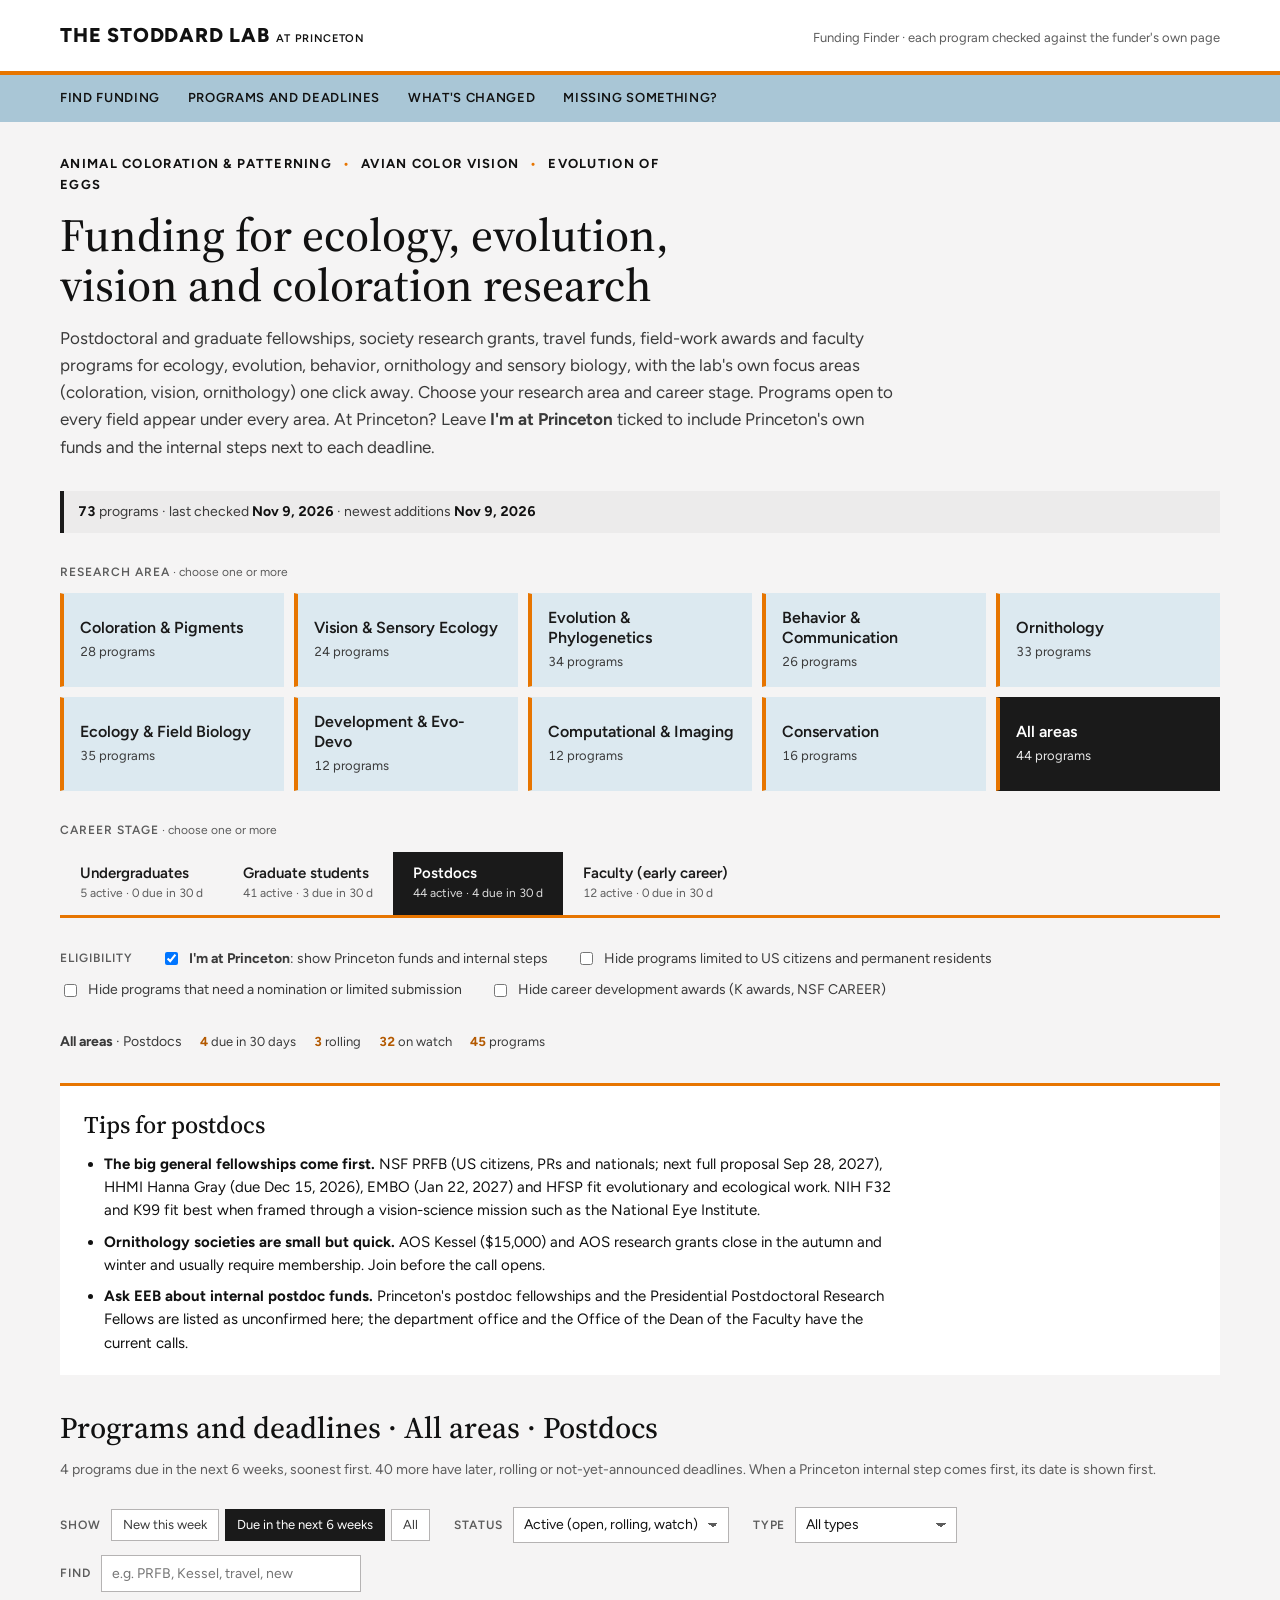
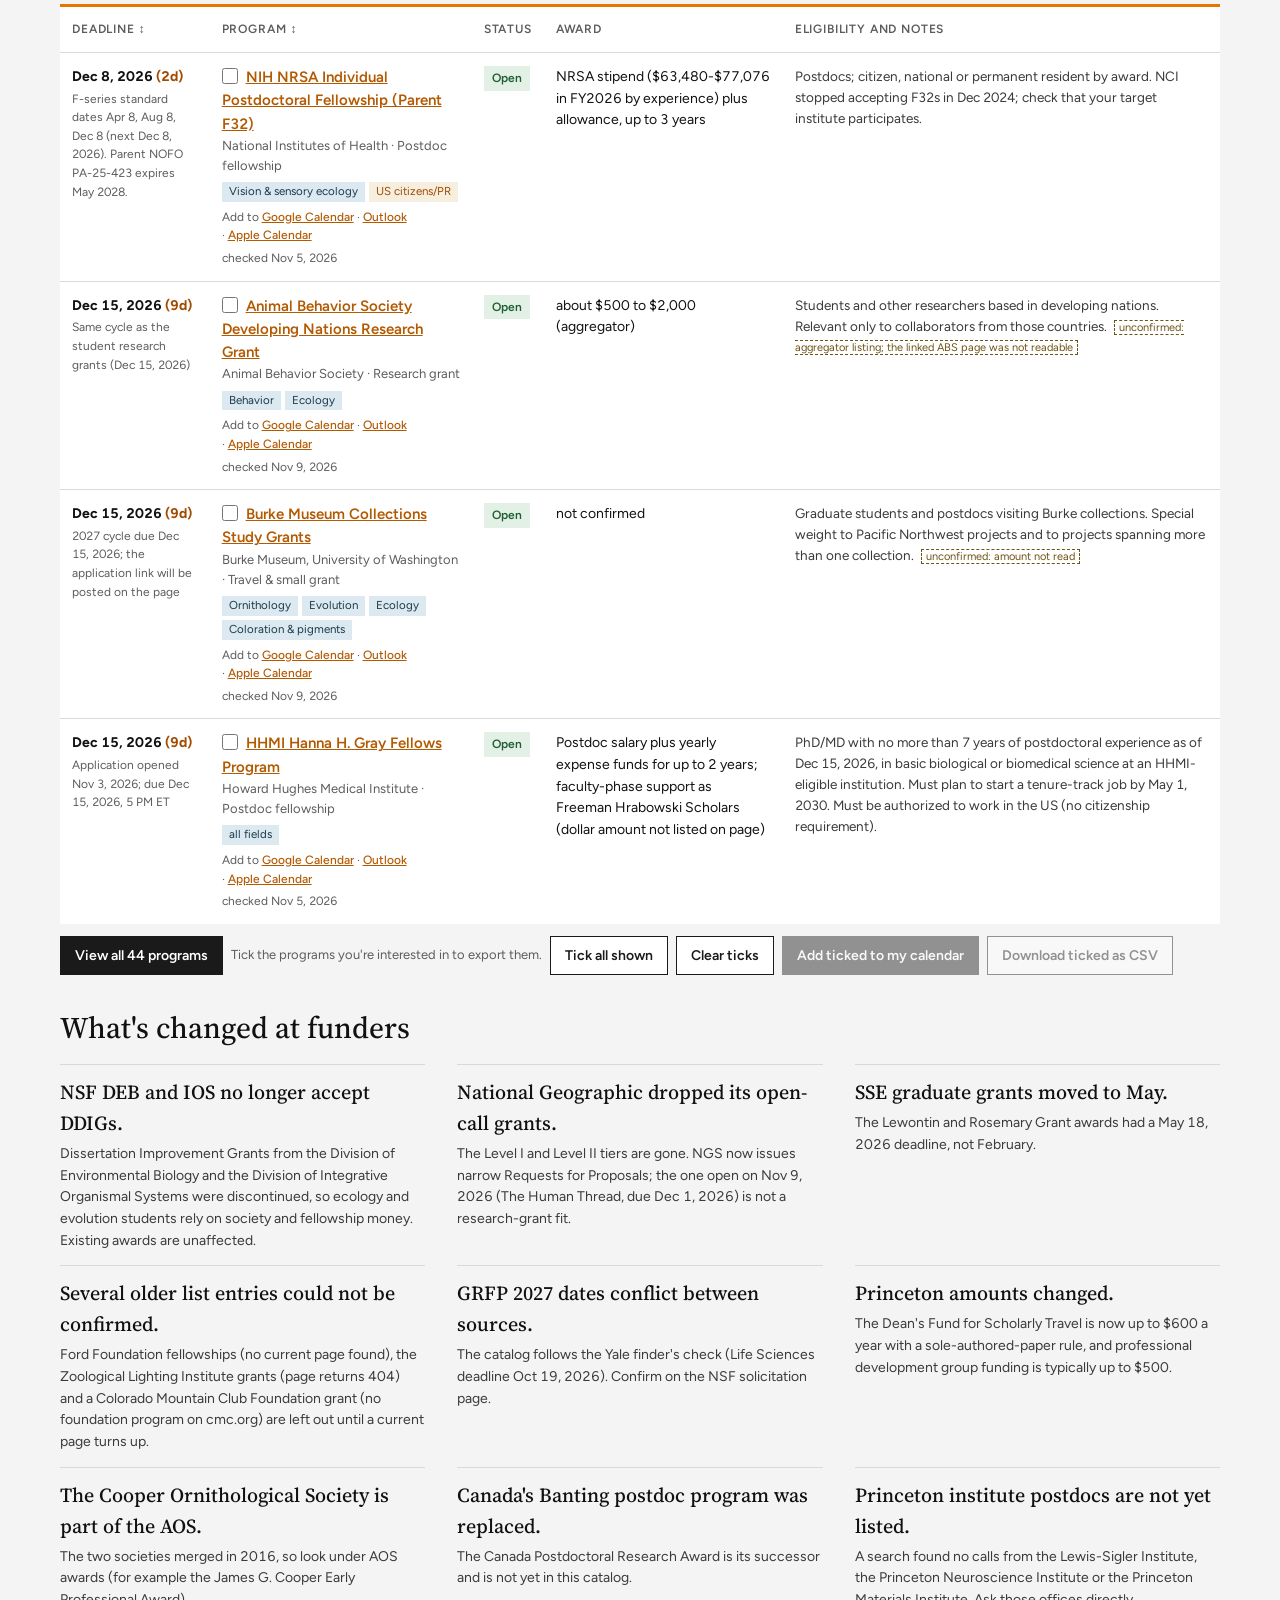
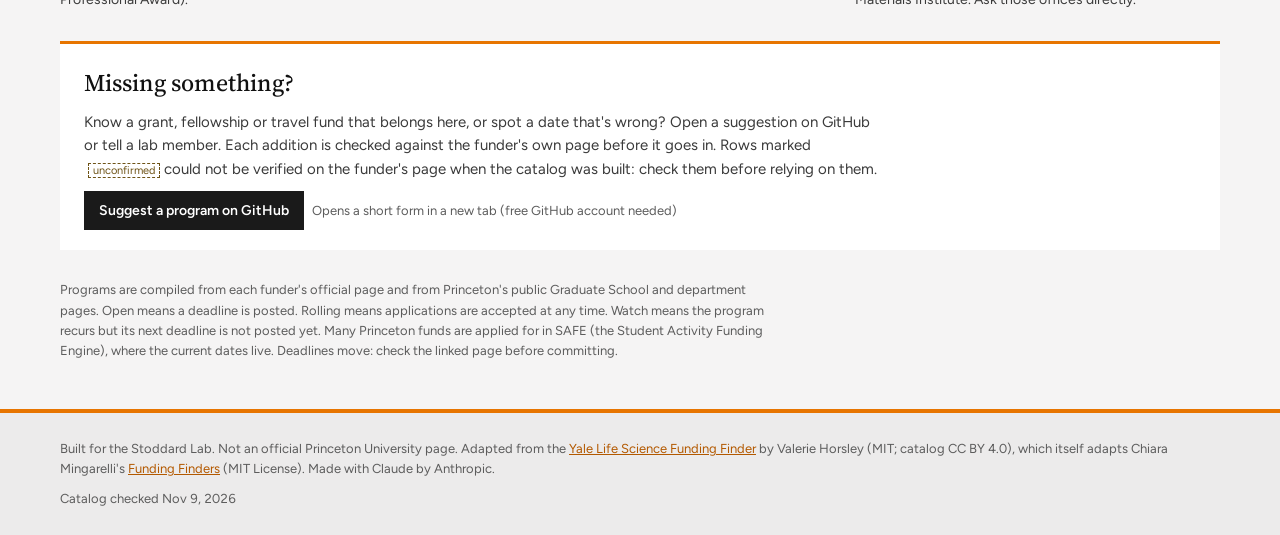
==== commit e8a5f67b: "Use the light theme everywhere Drop the dark-mode styles so the site always shows the light palette," ====
--- a/index.html
+++ b/index.html
@@ -13,7 +13,7 @@
 <style>
 [hidden]{display:none!important}
 :root{
-  color-scheme:light dark;
+  color-scheme:light;
   --bg:#F5F4F4; --surface:#FFFFFF; --surface-2:#ECEBEB; --ink:#111111; --ink-2:#3A3A3A; --ink-3:#5C5C5C;
   --line:#DAD8D8; --line-2:#B5B3B3; --accent:#1A1A1A; --accent-2:#E77500; --accent-ink:#FFFFFF; --accent-soft:#DCE9F0;
   --hot:#A24B00; --warm:#6E5316; --warm-soft:#F6EEDF; --ok:#1E5E32; --ok-soft:#E3F0E6; --mute-soft:#E7E6E6; --new:#1F7A4D; --site:#A9C6D6; --orange:#E77500;
@@ -179,13 +179,6 @@
 .btn:disabled{opacity:.45;cursor:default}
 .cal{font-size:12px;color:var(--ink-3);white-space:nowrap}.cal a{font-weight:500}
 
-@media (prefers-color-scheme:dark){:root:not([data-theme="light"]){--bg:#14161A; --surface:#1C1F24; --surface-2:#23272D; --ink:#F1F1F1; --ink-2:#CFCFCF; --ink-3:#A2A2A2;
-  --line:#32363D; --line-2:#4A4F58; --accent:#F08A24; --accent-2:#F5A55A; --accent-ink:#14161A; --accent-soft:#22313B;
-  --hot:#F0A070; --warm:#E3C47A; --warm-soft:#2E281A; --ok:#86D19C; --ok-soft:#18301F; --mute-soft:#2A2D33; --new:#2E8F5F; --site:#1F3440;}
-  :root:not([data-theme="light"]) a{color:#F5A55A} :root:not([data-theme="light"]) .tag{color:#BFD8E6} :root:not([data-theme="light"]) .stat b{color:#F5A55A} :root:not([data-theme="light"]) .fbtn[aria-pressed="true"],:root:not([data-theme="light"]) .stage[aria-pressed="true"]{color:#14161A}}
-:root[data-theme="dark"]{--bg:#14161A; --surface:#1C1F24; --surface-2:#23272D; --ink:#F1F1F1; --ink-2:#CFCFCF; --ink-3:#A2A2A2;
-  --line:#32363D; --line-2:#4A4F58; --accent:#F08A24; --accent-2:#F5A55A; --accent-ink:#14161A; --accent-soft:#22313B;
-  --hot:#F0A070; --warm:#E3C47A; --warm-soft:#2E281A; --ok:#86D19C; --ok-soft:#18301F; --mute-soft:#2A2D33; --new:#2E8F5F; --site:#1F3440;}
 .stage[aria-pressed="true"],.chip[aria-pressed="true"],.ptbtn[aria-pressed="true"],.btn.primary{color:var(--accent-ink)}
 header p{color:var(--ink-2)}
 a.btn{display:inline-block;text-decoration:none}a.btn.primary,a.btn.primary:hover{color:var(--accent-ink)}
@@ -229,7 +222,7 @@
 
   <div class="elig">
     <span class="steplbl">Eligibility</span>
-    <label><input type="checkbox" id="atPU"> <b>I'm at Princeton</b>: show Princeton funds and internal steps</label>
+    <label><input type="checkbox" id="atPU"> <span><b>I'm at Princeton</b>: show Princeton funds and internal steps</span></label>
     <label><input type="checkbox" id="noUS"> Hide programs limited to US citizens and permanent residents</label>
     <label><input type="checkbox" id="noNom"> Hide programs that need a nomination or limited submission</label>
     <label><input type="checkbox" id="noCD"> Hide career development awards (K awards, NSF CAREER)</label>
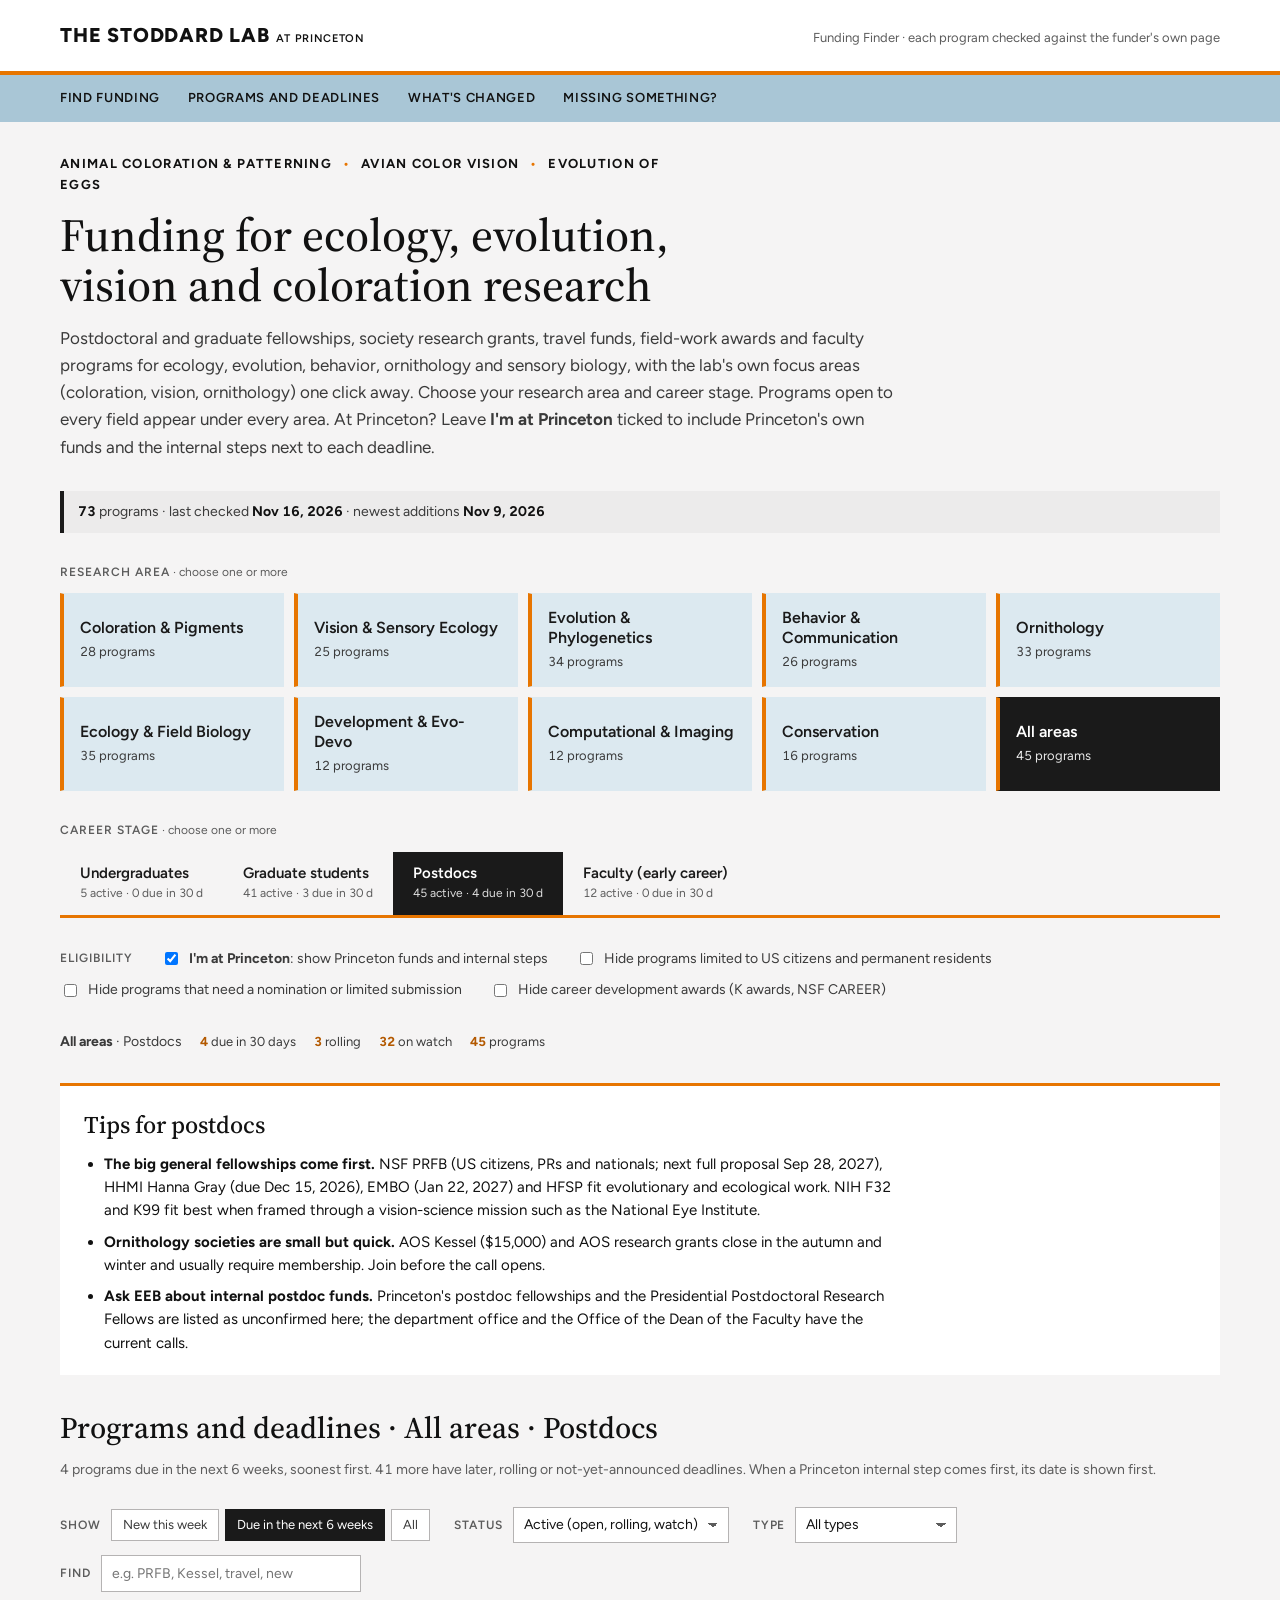
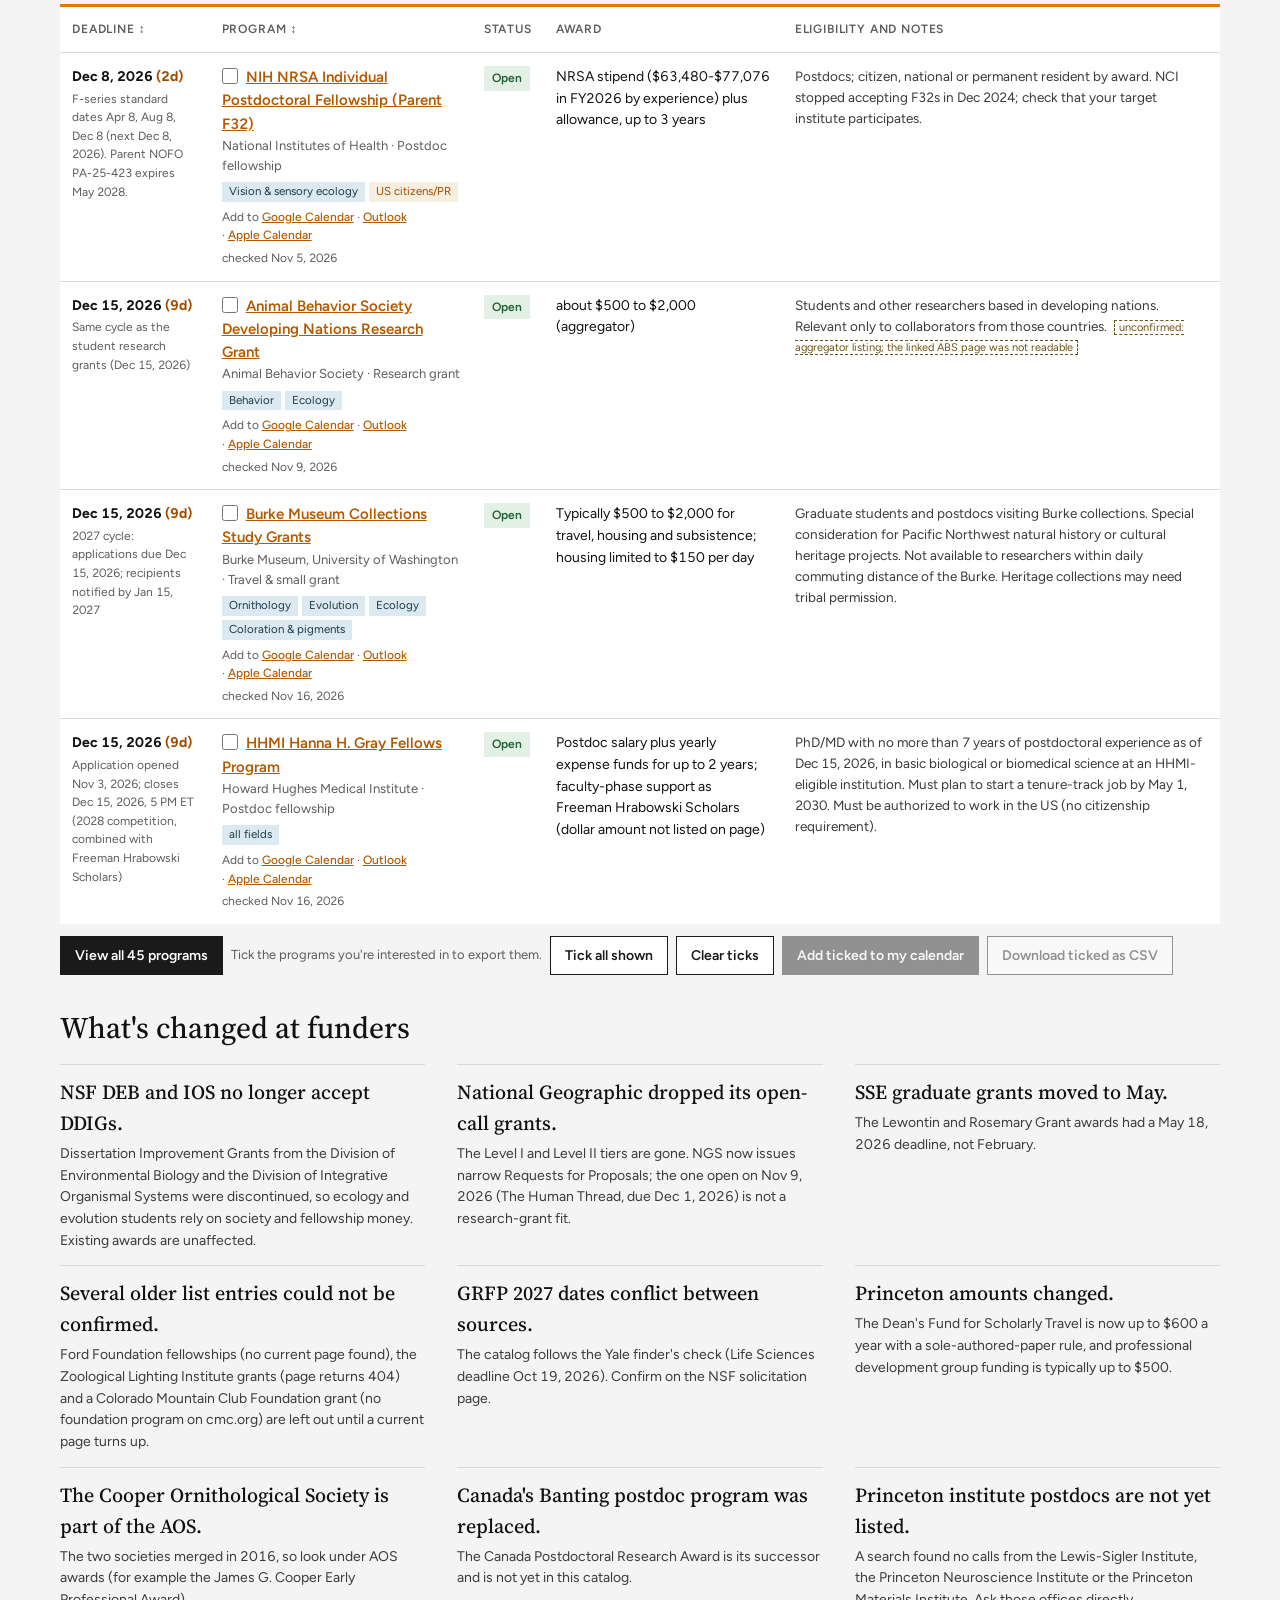
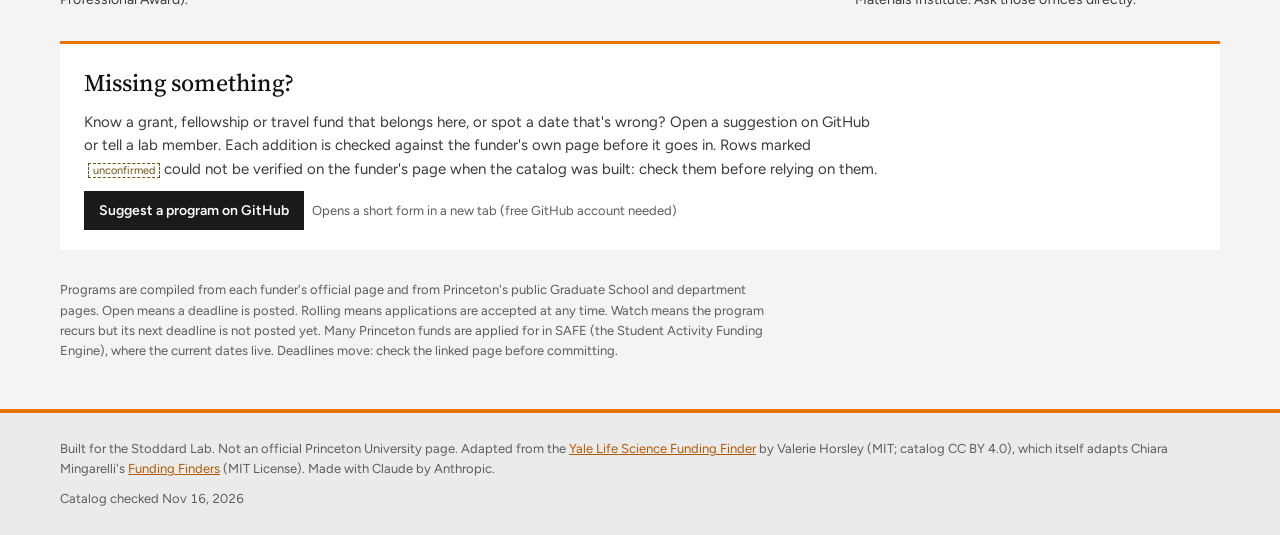
==== commit 18264771: "Weekly recheck 2026-11-16 Co-Authored-By: Claude Sonnet 5.5 <noreply@anthropic.com>" ====
--- a/index.html
+++ b/index.html
@@ -28,6 +28,8 @@
 .site-in{max-width:1200px;margin:0 auto;padding-left:max(20px,env(safe-area-inset-left,0px));padding-right:max(20px,env(safe-area-inset-right,0px))}
 .site-top-bar .site-in{padding-block:20px;display:flex;justify-content:space-between;align-items:baseline;gap:8px 16px;flex-wrap:wrap}
 .site-title{font-family:var(--body);font-weight:800;font-size:20px;letter-spacing:.04em;text-transform:uppercase;color:var(--ink)}
+a.site-title{text-decoration:none}
+a.site-title:hover,a.site-title:focus-visible{color:#B35900}
 .site-title small{font-size:11px;font-weight:600;letter-spacing:.06em}
 .site-meta{font-size:13px;color:var(--ink-3)}
 .site-navband{background:var(--site)}
@@ -189,7 +191,7 @@
 
 <div class="site">
   <div class="site-top-bar"><div class="site-in">
-    <span class="site-title">The Stoddard Lab <small>at Princeton</small></span>
+    <a class="site-title" href="https://www.marycstoddard.com/" target="_blank" rel="noopener">The Stoddard Lab <small>at Princeton</small></a>
     <span class="site-meta">Funding Finder · each program checked against the funder's own page</span>
   </div></div>
   <div class="site-navband"><div class="site-in">
@@ -272,7 +274,7 @@
 <div class="site-foot"><div class="site-foot-in"><span>Built for the Stoddard Lab. Not an official Princeton University page. Adapted from the <a href="https://github.com/vhorsley/yale-life-science-funding-finder">Yale Life Science Funding Finder</a> by Valerie Horsley (MIT; catalog CC BY 4.0), which itself adapts Chiara Mingarelli's <a href="https://github.com/ChiaraMingarelli/funding-finders">Funding Finders</a> (MIT License). Made with Claude by Anthropic.</span><span id="footDate"></span></div></div>
 
 <!-- SNAPSHOT:START -->
-<script id="snapshot" type="application/json">{"programs":[{"id":"abs-developing-nations-grant","n":"Animal Behavior Society Developing Nations Research Grant","f":"Animal Behavior Society","c":"Research grant","s":"open","d":"2026-12-15","dt":"Same cycle as the student research grants (Dec 15, 2026)","a":"about $500 to $2,000 (aggregator)","e":"Students and other researchers based in developing nations. Relevant only to collaborators from those countries.","u":"https://www.animalbehaviorsociety.org/","fields":["behav","eco"],"stages":["gr","pd"],"us":false,"nom":false,"unv":"aggregator listing; the linked ABS page was not readable","added":"2026-11-09","checked":"2026-11-09"},{"id":"abs-student-research-grants","n":"Animal Behavior Society Student Research Grants","f":"Animal Behavior Society","c":"Research grant","s":"open","d":"2026-12-15","dt":"2026-2027 cycle open; deadline Dec 15, 2026 (from the society's homepage)","a":"not confirmed (historically $500 to $2,000)","e":"Graduate students; ABS membership and a one-application limit were requirements in earlier cycles.","u":"https://www.animalbehaviorsociety.org/","fields":["behav","vision","color","eco"],"stages":["gr"],"us":false,"nom":false,"unv":"amount and eligibility not confirmed: the grant page linked from the homepage returns 404","added":"2026-11-09","checked":"2026-11-09"},{"id":"afo-bergstrom-research-award","n":"AFO E. Alexander Bergstrom Memorial Research Award","f":"Association of Field Ornithologists","c":"Research grant","s":"watch","dt":"An aggregator expects a February 2027 deadline; the last firm date found was Feb 10, 2025","a":"Up to $1,000 (domestic) or $1,500 (Latin American applicants)","e":"The applicant or the supervisor must be an AFO member. Usually about five awards a year. AFO added a separate Skutch grant for Latin America in 2024, so the Latin American track may have moved.","u":"https://afonet.org/grants-awards/","fields":["orni","eco","evo","behav","vision","color"],"stages":["gr","pd"],"us":false,"nom":false,"unv":"2027 date is an estimate","added":"2026-11-09","checked":"2026-11-09","d":null},{"id":"afosr-bio-inspired-research-baa","n":"AFOSR Research Interests BAA (bio-inspired sensing, photonics and materials)","f":"Air Force Office of Scientific Research","c":"Research grant","s":"rolling","dt":"Open broad agency announcement FA9550-26-S-0001; applicants usually start with a short white paper","a":"varies","e":"Programs include bio-inspired sensing, optoelectronics and photonics, and biomimetic materials. PI-initiated; contact a program officer first. Defense funding has its own terms (citizenship and reporting rules).","u":"https://www.grants.gov/","fields":["color","optics","vision"],"stages":["tt"],"us":false,"nom":false,"unv":"read from search results only; no direct funder page opened","added":"2026-11-09","checked":"2026-11-09","d":null},{"id":"amnh-chapman-postdoc-fellowship","n":"AMNH Frank M. Chapman Memorial Fund: Postdoctoral Fellowships","f":"American Museum of Natural History","c":"Postdoc fellowship","s":"watch","dt":"Posted periodically with no fixed annual date; ask the AMNH ornithology department","a":"not published","e":"For the evolutionary biology of birds.","u":"https://www.amnh.org/our-research/vertebrate-zoology/ornithology/grants","fields":["orni","eco","evo","behav","vision","color"],"stages":["pd"],"us":false,"nom":false,"unv":"from the seed list; the AMNH page blocks my fetch","added":"2026-11-09","checked":"2026-11-09","d":null},{"id":"amnh-chapman-research-grants","n":"AMNH Frank M. Chapman Memorial Fund: Research Grants","f":"American Museum of Natural History","c":"Research grant","s":"open","d":"2026-11-30","dt":"Submission deadline Nov 30, 2026; awards announced by Apr 2, 2027. One competition a year","a":"$1,000 to $3,500 (one aggregator says up to $2,000)","e":"For the evolutionary biology of birds, with specimen-based and expedition work favored. The seed list says graduate students only; no salary or stipend is funded. Birds go to Chapman, not the general Collection Study Grants.","u":"https://www.amnh.org/our-research/vertebrate-zoology/ornithology/grants","fields":["orni","eco","evo","behav","vision","color"],"stages":["gr"],"us":false,"nom":false,"unv":"dates match two search results, but the AMNH page blocks my fetch: confirm amount and eligibility","added":"2026-11-09","checked":"2026-11-09"},{"id":"amnh-collection-study-grants","n":"AMNH Collection Study Grants (non-bird collections)","f":"American Museum of Natural History","c":"Travel & small grant","s":"watch","dt":"The 2026-27 deadline was May 1, 2026 (passed); next date not posted","a":"$500 to $1,500, to partly cover travel and living costs","e":"For visiting AMNH collections. Bird proposals must apply to the Chapman Fund instead. Applicants within daily commuting range of AMNH are excluded.","u":"https://www.amnh.org/our-research/vertebrate-zoology/ornithology/grants","fields":["evo","eco"],"stages":["gr","pd"],"us":false,"nom":false,"unv":"from search results of AMNH's 2026 instructions PDF","added":"2026-11-09","checked":"2026-11-09","d":null},{"id":"aos-bridge-completion-grants","n":"AOS Bridge/Completion Grants","f":"American Ornithological Society","c":"Research grant","s":"watch","dt":"The only call closed May 15, 2026. The page says a revised call may come later in 2026, depending on funding","a":"$5,000 to about $35,000 per grant ($400,000 pool)","e":"A one-time stop-gap for researchers who lost federal funding in 2025-26. The PI must be at a higher-education institution or qualifying nonprofit and an AOS member; enrolled students cannot be PI. Proposals that support postdocs and pre-tenure faculty are encouraged. No indirect costs.","u":"https://americanornithology.org/awards-grants/research-grants/bridge-completion-grants/","fields":["orni","eco","evo","behav","vision","color"],"stages":["pd","tt"],"us":false,"nom":false,"unv":"no new call confirmed","added":"2026-11-09","checked":"2026-11-09","d":null},{"id":"aos-kessel-fellowships","n":"AOS Kessel Fellowships","f":"American Ornithological Society","c":"Postdoc fellowship","s":"watch","dt":"Application currently closed; the 2026 cycle is complete. Next deadline not posted on the page","a":"$15,000 each for ornithological research; one $30,000 award for Arctic research","e":"Early-career researchers: PhD within ten years of the application, or postdocs and PhD students expecting a doctorate. AOS membership is required for citizens of listed countries, including the US and UK.","u":"https://americanornithology.org/awards-grants/research-grants/kessel-fellowships/","fields":["orni","eco","evo","behav","vision","color"],"stages":["pd","gr"],"us":false,"nom":false,"unv":"next deadline date not found on the page","added":"2026-11-09","checked":"2026-11-09","d":null},{"id":"aos-latin-american-caribbean-conservation-grant","n":"AOS Latin American/Caribbean Conservation Research Grant","f":"American Ornithological Society","c":"Research grant","s":"watch","dt":"2026 deadline was about Feb 27 (closed); the next call is usually announced in December","a":"Up to $5,000","e":"Early-career scientists from Latin America or the Caribbean with an MS or PhD within 5 years; enrolled students excluded. Relevant only to collaborators from the region.","u":"https://americanornithology.org/awards-grants/research-grants/latin-american-caribbean-conservation-research-grant/","fields":["orni","cons","eco"],"stages":["pd"],"us":false,"nom":false,"unv":"deadline from the seed list, not re-read","added":"2026-11-09","checked":"2026-11-09","d":null},{"id":"aos-student-postdoc-research-grants","n":"AOS Student and Postdoctoral Research Grants","f":"American Ornithological Society","c":"Research grant","s":"watch","dt":"Application period closed; applicants hear by May 1. Exact deadline not found on the page","a":"Up to $4,000","e":"AOS member who is an undergraduate, master's or doctoral student, or a postdoc without access to funds from major granting agencies. One grant per year and two per lifetime. Single PDF of 8 pages or fewer through the AOS Member Portal. Named funds include Bleitz, Carnes, Ficken, Grinnell, Hesse, Mewaldt-King, Nice, Van Tyne and Wetmore.","u":"https://americanornithology.org/awards-grants/research-grants/student-research-grants/","fields":["orni","eco","evo","behav","vision","color"],"stages":["ug","gr","pd"],"us":false,"nom":false,"unv":"exact deadline not found on the page","added":"2026-11-09","checked":"2026-11-09","d":null},{"id":"aps-lewis-and-clark-fund","n":"APS Lewis and Clark Fund for Exploration and Field Research","f":"American Philosophical Society","c":"Research grant","s":"open","d":"2026-11-16","dt":"Applications due Nov 16, 2026 and letters of support Nov 13, 2026; notification in April 2027","a":"Up to about $5,400 per award (third-party listing)","e":"Field research and exploration, with doctoral students the main applicants (two letters, one from the advisor). Projects start May 2027 or later. Reapplication allowed after two years; preference to first-time applicants.","u":"https://www.amphilsoc.org/grants/research","fields":["eco","field","orni","evo"],"stages":["gr"],"us":false,"nom":false,"unv":"postdoc eligibility and the amount are from secondary listings","added":"2026-11-09","checked":"2026-11-09"},{"id":"arvo-foundation-travel-grants","n":"ARVO Foundation Travel Grants","f":"Association for Research in Vision and Ophthalmology","c":"Training & travel","s":"watch","dt":"Tied to the ARVO annual meeting; next date not read","a":"38 named travel grants, supporting over 400 researchers a year","e":"Need an accepted abstract for the ARVO annual meeting. Trainees with an ARVO travel award or NRSA support may be ineligible for some programs. ARVO is the main vision-science meeting if the lab wants to present there.","u":"https://www.arvo.org/awards-grants/travel-grants","fields":["vision","color"],"stages":["gr","pd"],"us":false,"nom":false,"unv":"dates and amounts not read","added":"2026-11-09","checked":"2026-11-09","d":null},{"id":"bes-training-travel-grants","n":"BES Training and Travel Grants","f":"British Ecological Society","c":"Training & travel","s":"watch","dt":"Rolling in earlier years; current rounds not confirmed","a":"Historically up to £300","e":"Ecologists attending training or conferences; the host organization was expected to add support.","u":"https://www.britishecologicalsociety.org/funding/training-travel-grants/","fields":["eco","evo","behav"],"stages":["gr","pd"],"us":false,"nom":false,"unv":"the BES site blocked automated checks: confirm everything on the page","added":"2026-11-09","checked":"2026-11-09","d":null},{"id":"bou-small-research-grants","n":"BOU Small Ornithological Research Grants","f":"British Ornithologists' Union","c":"Research grant","s":"watch","dt":"Closed Oct 30, 2026 (for 2027 awards). The next round has not been posted","a":"Up to £2,000","e":"Open to BOU members only, except applicants who live and work in a low- or middle-income country. Any aspect of ornithology.","u":"https://www.bou.org.uk/grants-and-bursaries/small-research-grants/","fields":["orni","eco","evo","behav","vision","color"],"stages":["gr","pd","tt"],"us":false,"nom":false,"unv":"next round not posted","added":"2026-11-09","checked":"2026-11-09","d":null},{"id":"burke-museum-collections-study-grants","n":"Burke Museum Collections Study Grants","f":"Burke Museum, University of Washington","c":"Travel & small grant","s":"open","d":"2026-12-15","dt":"2027 cycle due Dec 15, 2026; the application link will be posted on the page","a":"not confirmed","e":"Graduate students and postdocs visiting Burke collections. Special weight to Pacific Northwest projects and to projects spanning more than one collection.","u":"https://www.burkemuseum.org/collections-and-research/collections-study-grants","fields":["orni","evo","eco","color"],"stages":["gr","pd"],"us":false,"nom":false,"unv":"amount not read","added":"2026-11-09","checked":"2026-11-09"},{"id":"bwf-career-awards-scientific-interface","n":"Burroughs Wellcome Fund Career Awards at the Scientific Interface (CASI)","f":"Burroughs Wellcome Fund","c":"Career award","s":"watch","dt":"2027 cycle: letter of intent was due Aug 14, 2026; invited full proposals due Jan 11, 2027 (invitation only). Next cycle's letter of intent is expected around Aug 2027","a":"$560,000 over five years","e":"Bridges advanced postdoctoral training and the first three years as faculty; for researchers moving from the physical or computational sciences into biology, which fits structural-color work. One listing gives 12 to 60 months of postdoctoral experience; the RFP controls.","u":"https://www.bwfund.org/grants/interfaces-in-science/career-awards-at-the-scientific-interface/","fields":["color","optics","vision","comp"],"stages":["pd"],"us":false,"nom":true,"unv":"eligibility rules and next-cycle dates not read from the RFP","added":"2026-11-09","checked":"2026-11-09","d":null},{"id":"carnegie-livezey-collection-study-grants","n":"Bradley C. Livezey Collection Study Grants","f":"Carnegie Museum of Natural History","c":"Travel & small grant","s":"watch","dt":"Cycle not confirmed","a":"$500 to $1,500, partly covering travel (search result)","e":"Grants for bird research using the Carnegie Museum's collections.","u":"https://carnegiemnh.org/wp-content/uploads/2025/09/LivezeyGrantApplication.pdf","fields":["orni","evo","color"],"stages":["gr","pd"],"us":false,"nom":false,"unv":"from the application PDF in search results: confirm dates and eligibility","added":"2026-11-09","checked":"2026-11-09","d":null},{"id":"company-of-biologists-travelling-fellowships","n":"Company of Biologists Travelling Fellowships","f":"The Company of Biologists","c":"Travel & small grant","s":"open","d":"2027-02-05","dt":"Rounds: Feb 5, 2027 (travel after Mar 22), May 7, Aug 6 and Nov 5, 2027. The Oct 23, 2026 round has passed","a":"Up to £3,000 for a collaborative lab visit (travel, subsistence, accommodation, visa, bench fees)","e":"Early-career scientists: graduate students and postdocs. No nationality restriction and no membership needed. Apply through one of the journals Development, Journal of Cell Science or Journal of Experimental Biology. One journal per round, one fellowship per two years; travel within six months of award. Handbook linked on the page is the 2025 edition.","u":"https://www.biologists.com/grants/travelling-fellowships/","fields":["devo","eco","evo","vision","color","behav"],"stages":["gr","pd"],"us":false,"nom":false,"added":"2026-11-09","checked":"2026-11-09"},{"id":"cornell-rose-postdoctoral-fellowship","n":"Edward W. Rose Postdoctoral Fellowship","f":"Cornell Lab of Ornithology","c":"Postdoc fellowship","s":"watch","dt":"Annual competition, usually due about Sep 9. The fall 2025 round was paused; the Lab expected to resume in fall 2026, so check whether the 2026 round ran","a":"not confirmed","e":"Up to 24 months (two one-year appointments). The project must be closely tied to the Cornell Lab of Ornithology and the fellow is based mainly at the Lab.","u":"https://www.birds.cornell.edu/home/rose-postdoctoral-fellowship-annual-competition/","fields":["orni","behav","evo","eco","vision"],"stages":["pd"],"us":false,"nom":false,"unv":"2026-27 round and dates not confirmed; the program was paused in 2025","added":"2026-11-09","checked":"2026-11-09","d":null},{"id":"embo-postdoctoral-fellowship","n":"EMBO Postdoctoral Fellowships","f":"European Molecular Biology Organization","c":"Postdoc fellowship","s":"open","d":"2027-01-22","dt":"Applications accepted all year; next cut-off Jan 22, 2027, 14:00 CET","a":"Salary/stipend, relocation allowance and child support for up to 2 years","e":"PhD within 2 years of application and at least one first-author paper. Must change country; mobility rules depend on EMBC member and partner countries. Hosted mainly in Europe.","u":"https://www.embo.org/fellowships/postdoctoral-fellowships/","fields":["all"],"stages":["gr","pd"],"us":false,"nom":false,"added":"2026-11-05","checked":"2026-11-05"},{"id":"esa-forrest-shreve-fund","n":"ESA Forrest Shreve Student Research Fund","f":"Ecological Society of America","c":"Research grant","s":"watch","dt":"Autumn deadline in past years (October); current date not confirmed","a":"$1,000 to $2,000","e":"ESA member graduate students doing ecological research in North American hot deserts.","u":"https://www.esa.org/about/awards","fields":["eco","field"],"stages":["gr"],"us":false,"nom":false,"unv":"from search results and aggregators only: confirm on esa.org","added":"2026-11-09","checked":"2026-11-09","d":null},{"id":"explorers-club-rolex-grant","n":"Rolex-Explorers Club Grant","f":"The Explorers Club","c":"Research grant","s":"watch","dt":"Posted deadline Sept 14, 2026 has passed; the FAQ says deadlines are usually Oct/Nov, so check for the 2027-28 cycle","a":"$10,000","e":"Young explorers (the FAQ says under 35) doing fieldwork on a novel scientific, environmental or historic question; two letters of support. Excludes work in China or by Chinese citizens. Other Explorers Club grants (Stephenson, Fjallraven, Exploration Fund, Rising Explorer) were listed as closed or rolling.","u":"https://www.explorers.org/grants/rolex-explorers-club-grant/","fields":["eco","field","orni","behav"],"stages":["gr","pd","tt"],"us":false,"nom":false,"unv":"the page shows conflicting deadline dates","added":"2026-11-09","checked":"2026-11-09","d":null},{"id":"field-museum-postdoctoral-fellowships","n":"Field Museum Postdoctoral Fellowships","f":"The Field Museum","c":"Postdoc fellowship","s":"watch","dt":"Dates not found","a":"not confirmed","e":"Postdoctoral research positions at the Field Museum, which holds a large bird collection.","u":"https://www.fieldmuseum.org/postdoctoral-fellowships","fields":["orni","evo","eco","color"],"stages":["pd"],"us":false,"nom":false,"unv":"listed in search results only: read the page for terms","added":"2026-11-09","checked":"2026-11-09","d":null},{"id":"field-museum-visiting-scholarships","n":"Field Museum Science Visiting Scholarships","f":"The Field Museum","c":"Travel & small grant","s":"watch","dt":"The page said applications would open in fall 2026; no deadline found","a":"not confirmed","e":"Visits of up to three months for collection-based research. Needs an endorsing Field Museum sponsor, so contact one first. The Field Museum also lists graduate fellowships, postdoctoral fellowships and Bass Senior Visiting Fellowships.","u":"https://www.fieldmuseum.org/science-visiting-scholarships","fields":["orni","evo","eco","color"],"stages":["gr","pd"],"us":false,"nom":false,"unv":"from search results: confirm dates, amounts and eligibility","added":"2026-11-09","checked":"2026-11-09","d":null},{"id":"fulbright-us-student","n":"Fulbright U.S. Student Program","f":"U.S. Department of State","c":"Training & travel","s":"watch","dt":"2027-28 competition opened Mar 31, 2026; national deadline not confirmed; next competition expected to open around spring 2027","a":"not listed","e":"Funds study, research, or teaching abroad for US citizens who are graduating seniors, recent grads, or grad students. Enrolled students usually apply through a campus Fulbright adviser, who sets an earlier deadline.","u":"https://us.fulbrightonline.org/","fields":["all"],"stages":["ug","gr"],"us":true,"nom":false,"unv":"Official Fulbright site could not be fetched; dates come from university advising pages.","added":"2026-11-05","checked":"2026-11-05","d":null},{"id":"hfsp-cross-disciplinary-fellowship","n":"HFSP Cross-Disciplinary Fellowship","f":"Human Frontier Science Program Organization","c":"Postdoc fellowship","s":"watch","dt":"Next call expected spring 2027 (same timeline as Long-Term Fellowships)","a":"3-year fellowship (amount not confirmed)","e":"For PhDs from non-biology fields (physics, chemistry, math, engineering, CS) who have not worked in life sciences and want to move into biology in a new country.","u":"https://www.hfsp.org/funding/hfsp-funding/postdoctoral-fellowships","fields":["all"],"stages":["pd"],"us":false,"nom":false,"unv":"Official hfsp.org page could not be fetched; details confirmed via host-institution notices","added":"2026-11-05","checked":"2026-11-05","d":null},{"id":"hfsp-long-term-fellowship","n":"HFSP Long-Term Fellowship","f":"Human Frontier Science Program Organization","c":"Postdoc fellowship","s":"watch","dt":"Next call expected spring 2027 (2027 fellowships: LOI by May 2026, full proposal Sept 24, 2026)","a":"3-year fellowship (amount not confirmed)","e":"PhD in biology; aimed at researchers moving to a new country for frontier life-science research.","u":"https://www.hfsp.org/funding/hfsp-funding/postdoctoral-fellowships","fields":["all"],"stages":["pd"],"us":false,"nom":false,"unv":"Official hfsp.org page could not be fetched; dates confirmed via host-institution notices","added":"2026-11-05","checked":"2026-11-05","d":null},{"id":"hhmi-gilliam-fellows","n":"HHMI Gilliam Fellows Program","f":"Howard Hughes Medical Institute","c":"Graduate fellowship","s":"watch","dt":"2027 competition closed Oct 27, 2026; next call expected to open around Sep 2027","a":"Up to $65,000/yr for up to 3 years ($50K stipend, $5K discretionary, $10K institutional allowance)","e":"Student and PhD adviser apply together; student must be in year 2 or 3 of a biological/biomedical PhD (MD-PhD eligible). The adviser completes a year-long HHMI mentoring course. International students who can be funded by their institution are eligible; the 2027 guide lists no institutional nomination step.","u":"https://www.hhmi.org/programs/gilliam-fellows","fields":["all"],"stages":["gr"],"us":false,"nom":false,"added":"2026-11-05","checked":"2026-11-05","d":null},{"id":"hhmi-hanna-gray-fellows","n":"HHMI Hanna H. Gray Fellows Program","f":"Howard Hughes Medical Institute","c":"Postdoc fellowship","s":"open","d":"2026-12-15","dt":"Application opened Nov 3, 2026; due Dec 15, 2026, 5 PM ET","a":"Postdoc salary plus yearly expense funds for up to 2 years; faculty-phase support as Freeman Hrabowski Scholars (dollar amount not listed on page)","e":"PhD/MD with no more than 7 years of postdoctoral experience as of Dec 15, 2026, in basic biological or biomedical science at an HHMI-eligible institution. Must plan to start a tenure-track job by May 1, 2030. Must be authorized to work in the US (no citizenship requirement).","u":"https://www.hhmi.org/hgf-mpd","fields":["all"],"stages":["pd"],"us":false,"nom":false,"added":"2026-11-05","checked":"2026-11-05"},{"id":"humboldt-research-fellowship","n":"Humboldt Research Fellowship for Postdocs","f":"Alexander von Humboldt Foundation","c":"Postdoc fellowship","s":"watch","dt":"Sources conflict: calls on Mar 15 and Jul 15, 2026 or a Nov 15, 2026 call. Confirm on the foundation's page","a":"About EUR 3,000 to 3,600 a month plus benefits (sources differ)","e":"Postdocs of any nationality hosting at a German institution (for example the Max Planck institutes in Seewiesen or Konstanz). Choose a host and approach them first.","u":"https://www.humboldt-foundation.de/en/apply/sponsorship-programmes/humboldt-research-fellowship-for-postdocs","fields":["all"],"stages":["pd"],"us":false,"nom":false,"unv":"dates and stipend conflict across secondary sources; the URL was not read","added":"2026-11-09","checked":"2026-11-09","d":null},{"id":"idea-wild-equipment-grants","n":"IDEA WILD Small Equipment Grants","f":"IDEA WILD","c":"Research grant","s":"rolling","dt":"Rolling per secondary listings","a":"Equipment up to $1,500 including shipping","e":"Individuals (not organizations) apply for field equipment; conservation impact and need weigh most; shipping takes weeks to two months.","u":"https://ideawild.org/application-guidelines/","fields":["field","cons","orni"],"stages":["gr","pd"],"us":false,"nom":false,"unv":"from aggregator listings; the guidelines page was not opened","added":"2026-11-09","checked":"2026-11-09","d":null},{"id":"linnesys-systematics-research-fund","n":"LinneSys (Systematics Research Fund)","f":"Systematics Association and Linnean Society of London","c":"Research grant","s":"watch","dt":"2026 call closed. Annual round; the 2027 dates are not posted","a":"Up to £1,500 per award","e":"Current member of the Systematics Association or the Linnean Society; all nationalities welcome. Small-scale systematics projects. (The old systass.org SRF page is stale.)","u":"https://systass.org/linnesys/","fields":["evo","orni"],"stages":["gr","pd","tt"],"us":false,"nom":false,"unv":"2027 dates not posted","added":"2026-11-09","checked":"2026-11-09","d":null},{"id":"lsrf-postdoc-fellowship","n":"LSRF Postdoctoral Fellowship","f":"Life Sciences Research Foundation","c":"Postdoc fellowship","s":"watch","dt":"Next call expected summer 2027 (last cycle closed Oct 1, 2026; letters due Nov 1, 2026)","a":"not listed (number of awards depends on fundraising)","e":"Within 5 years of PhD/MD/DVM as of the deadline; can apply before defending. Open to US and non-US citizens; non-US citizens must work in a US lab. Basic life sciences.","u":"https://lsrf.org/apply/","fields":["all"],"stages":["gr","pd"],"us":false,"nom":false,"added":"2026-11-05","checked":"2026-11-05","d":null},{"id":"mcz-biodiversity-postdoctoral-fellowship","n":"MCZ Biodiversity Postdoctoral Fellowship","f":"Harvard Museum of Comparative Zoology","c":"Postdoc fellowship","s":"watch","dt":"Not confirmed","a":"not confirmed","e":"Postdoctoral fellowship at the MCZ, which holds a large bird collection.","u":"https://mcz.harvard.edu/biodiversity-postdoctoral-fellowship-program","fields":["evo","orni","eco"],"stages":["pd"],"us":false,"nom":false,"unv":"listed in search results only","added":"2026-11-09","checked":"2026-11-09","d":null},{"id":"mcz-ernst-mayr-travel-grants","n":"MCZ Ernst Mayr Travel Grants in Animal Systematics","f":"Harvard Museum of Comparative Zoology","c":"Travel & small grant","s":"open","d":"2027-04-01","dt":"Deadlines Oct 15 and Apr 1 each year, 5 PM; decisions within five weeks. Next: Apr 1, 2027","a":"Up to $2,500 for travel, lodging and supplies","e":"Open to all, preference for projects using MCZ collections; visits to other museums are considered. A letter or email from each collection you will visit is required. J-1 visa holders need host approval.","u":"https://www.mcz.harvard.edu/ernst-mayr-travel-grants","fields":["evo","orni","color"],"stages":["gr","pd"],"us":false,"nom":false,"unv":"amount from an aggregator; dates read from the MCZ page via search results","added":"2026-11-09","checked":"2026-11-09"},{"id":"mcz-putnam-expedition-grants","n":"MCZ Putnam Expedition Grants","f":"Harvard Museum of Comparative Zoology","c":"Research grant","s":"watch","dt":"Not confirmed","a":"not confirmed","e":"Field expedition funding from the MCZ; terms and dates not read.","u":"https://mcz.harvard.edu/putnam-expedition-grants","fields":["field","eco","evo"],"stages":["gr"],"us":false,"nom":false,"unv":"listed in search results only","added":"2026-11-09","checked":"2026-11-09","d":null},{"id":"msca-postdoctoral-fellowships","n":"MSCA Postdoctoral Fellowships (Marie Sklodowska-Curie Actions)","f":"European Commission (Horizon Europe)","c":"Postdoc fellowship","s":"watch","dt":"The 2026 call closed about Sep 9, 2026; the 2027 call is not posted","a":"not stated per fellow (about EUR 434M total call budget for 2026)","e":"European Fellowships (12 to 24 months) are open to any nationality; Global Fellowships need EU or associated-country nationality or long residency plus a return phase. A route to a European host lab.","u":"https://marie-sklodowska-curie-actions.ec.europa.eu/funding/msca-postdoctoral-fellowships-2026","fields":["all"],"stages":["pd"],"us":false,"nom":false,"unv":"2027 call dates not posted","added":"2026-11-09","checked":"2026-11-09","d":null},{"id":"ndseg-fellowship","n":"NDSEG Fellowship","f":"U.S. Department of Defense","c":"Graduate fellowship","s":"watch","dt":"FY2027 application closed Oct 30, 2026; the next call (FY2028) should open in fall 2027","a":"not confirmed","e":"PhD fellowship in STEM fields, including biosciences and chemical and materials sciences. Open to US citizens and nationals (confirm).","u":"https://ndseg.sysplus.com/","fields":["all"],"stages":["gr"],"us":true,"nom":false,"unv":"citizenship rule and amount not read from the program page","added":"2026-11-09","checked":"2026-11-09","d":null},{"id":"newton-international-fellowships","n":"Newton International Fellowships","f":"The Royal Society and British Academy","c":"Postdoc fellowship","s":"watch","dt":"One guide lists Mar 11, 2027; an Oxford listing says March 2027 to be confirmed","a":"Up to GBP 280,000 over 2 years (one source)","e":"For early-career researchers from outside the UK to work at a UK institution (for example Bristol, Exeter or Cambridge for animal color and vision).","u":"https://royalsociety.org/grants/newton-international/","fields":["all"],"stages":["pd"],"us":false,"nom":false,"unv":"dates and amount from secondary sources; the URL was not read","added":"2026-11-09","checked":"2026-11-09","d":null},{"id":"nih-f32-parent","n":"NIH NRSA Individual Postdoctoral Fellowship (Parent F32)","f":"National Institutes of Health","c":"Postdoc fellowship","s":"open","d":"2026-12-08","dt":"F-series standard dates Apr 8, Aug 8, Dec 8 (next Dec 8, 2026). Parent NOFO PA-25-423 expires May 2028.","a":"NRSA stipend ($63,480-$77,076 in FY2026 by experience) plus allowance, up to 3 years","e":"Postdocs; citizen, national or permanent resident by award. NCI stopped accepting F32s in Dec 2024; check that your target institute participates.","u":"https://grants.nih.gov/funding/explore-nih-opportunities/parent-announcements","fields":["vision"],"stages":["pd"],"us":true,"nom":false,"added":"2026-11-05","checked":"2026-11-05"},{"id":"nih-k99-r00","n":"NIH Pathway to Independence Award (Parent K99/R00)","f":"National Institutes of Health","c":"Career award","s":"open","d":"2026-11-12","dt":"Resubmissions Nov 12, 2026; new applications Feb 12, 2027 (last new date under PA-24-193/PA-24-194, which expire May 2027; a reissue is expected).","a":"K99 up to 2 years mentored; R00 up to 3 years at up to $249,000 total costs/yr","e":"Postdocs with no more than 4 years of postdoctoral experience at the due date; no citizenship requirement. NCI left the parent K99 in 2025 and runs its own version. NIH gave temporary eligibility extensions after the 2025 funding lapse (NOT-OD-26-021).","u":"https://grants.nih.gov/grants/guide/pa-files/PA-24-194.html","fields":["vision"],"stages":["pd"],"us":false,"nom":false,"cd":true,"added":"2026-11-05","checked":"2026-11-05"},{"id":"nsf-bio-core","n":"NSF Core Research in Biological Sciences (BIO Core; replaces MCB and IOS core programs)","f":"U.S. National Science Foundation","c":"Research grant","s":"rolling","dt":"Proposals accepted anytime. Solicitation NSF 26-517 replaced the separate MCB (NSF 24-539), IOS (NSF 24-546) and DEB core solicitations.","a":"Range of budgets, up to 5 years; about $280M in total for an estimated 250-300 awards","e":"US universities and colleges, US nonprofit research organizations, and Tribal Nations. No limits on proposals per PI. Covers former MCB (cellular dynamics, genetic mechanisms, biophysics, systems/synthetic biology) and IOS (development, neural, physiological, behavioral systems) science.","u":"https://www.nsf.gov/funding/opportunities/bio-core-core-research-biological-sciences/nsf26-517/solicitation","fields":["eco","evo","behav","vision","color","devo"],"stages":["tt"],"us":false,"nom":false,"added":"2026-11-05","checked":"2026-11-05","d":null},{"id":"nsf-career-bio","n":"NSF Faculty Early Career Development Program (CAREER), Biological Sciences","f":"U.S. National Science Foundation","c":"Career award","s":"watch","dt":"Deadline is the fourth Wednesday in July each year (last was Jul 22, 2026); the 2027 date would be Jul 28 but is not yet confirmed on a current NSF page.","a":"BIO minimum $500,000 over 5 years","e":"Untenured assistant professors (or equivalent) at US institutions who integrate research and education. Eligibility is judged at the deadline. CAREER proposals in biology can go to BIO Core topics but follow the CAREER solicitation (NSF 22-586).","u":"https://www.nsf.gov/funding/opportunities/career-faculty-early-career-development-program","fields":["eco","evo","behav","vision","color","devo"],"stages":["tt"],"us":false,"nom":false,"cd":true,"unv":"Could not load the NSF CAREER solicitation page itself; the July rule and BIO minimum come from NSF's May 2026 BIO virtual office hours slides (nsf-gov-resources.nsf.gov) and an NSF webinar page.","added":"2026-11-05","checked":"2026-11-05","d":null},{"id":"nsf-grfp","n":"NSF Graduate Research Fellowship Program (GRFP)","f":"U.S. National Science Foundation","c":"Graduate fellowship","s":"watch","dt":"2027 competition (NSF 26-526) Life Sciences deadline was Oct 19, 2026; reference letters were due Oct 16. Next cycle expected around Oct 2027.","a":"$37,000/yr stipend plus $16,000/yr cost-of-education to the institution; 3 years of support within 5 years (about $159,000)","e":"US citizens, nationals and permanent residents. Open to college seniors, bachelor's holders not yet in grad school, and first-year grad students (one try only once enrolled); second-year grad students are not eligible. Research-based STEM master's or PhD programs only.","u":"https://www.nsf.gov/funding/opportunities/grfp-nsf-graduate-research-fellowship-program/nsf26-526/solicitation","fields":["all"],"stages":["ug","gr"],"us":true,"nom":false,"added":"2026-11-05","checked":"2026-11-05","d":null},{"id":"nsf-physics-of-living-systems","n":"NSF Physics of Living Systems (PoLS)","f":"National Science Foundation (MPS Physics)","c":"Research grant","s":"watch","dt":"Now part of the consolidated MPS Physics solicitation NSF 26-523; target dates sit on the program page, not the solicitation","a":"not confirmed","e":"Physics-led research on living systems, including optics and mechanics of biological structures. Email the program officers before submitting.","u":"https://www.nsf.gov/funding/opportunities/pols-physics-living-systems/6673","fields":["color","optics","vision","comp"],"stages":["tt"],"us":false,"nom":false,"unv":"no target date confirmed for 2026-27","added":"2026-11-09","checked":"2026-11-09","d":null},{"id":"nsf-prfb","n":"NSF Postdoctoral Research Fellowships in Biology (PRFB)","f":"U.S. National Science Foundation","c":"Postdoc fellowship","s":"open","d":"2027-09-28","dt":"Full proposals due Sep 28, 2027, 5 p.m. local time (then the fourth Tuesday in September each year). The Sep 29, 2026 deadline has passed.","a":"$110,000/yr ($85,000 stipend + $25,000 research allowance) for 24 months; $220,000 total","e":"US citizens, nationals and permanent residents with a doctorate by the start date and no more than 15 months in doctoral-level jobs. Solicitation NSF 26-504 has one focus: AI and the biological sciences for biotechnology. Two lifetime submissions, one per year.","u":"https://www.nsf.gov/funding/opportunities/prfb-postdoctoral-research-fellowships-biology/nsf26-504/solicitation","fields":["all"],"stages":["gr","pd"],"us":true,"nom":false,"added":"2026-11-05","checked":"2026-11-05"},{"id":"nsf-reu-sites","n":"NSF Research Experiences for Undergraduates (REU) Sites","f":"U.S. National Science Foundation","c":"Undergraduate program","s":"watch","dt":"Students apply directly to individual REU Sites, each with its own deadline (many in winter for the following summer). Faculty proposals to host a site are due the third Wednesday in August.","a":"Paid summer research; stipend and support set by each site","e":"Undergraduates (and accepted high school graduates not yet in college) who are US citizens, nationals or permanent residents. Find sites through NSF's REU directory; many use NSF's ETAP application system.","u":"https://www.nsf.gov/funding/opportunities/reu-research-experiences-undergraduates/nsf23-601/solicitation","fields":["all"],"stages":["ug"],"us":true,"nom":false,"added":"2026-11-05","checked":"2026-11-05","d":null},{"id":"packard-fellowships","n":"Packard Fellowships for Science and Engineering","f":"David and Lucile Packard Foundation","c":"Career award","s":"watch","dt":"Next cycle expected to start around Jan 2027 (2026 cycle: nominations due Mar 15, 2026; materials due Apr 20, 2026)","a":"$875,000 over 5 years","e":"Faculty in the first three years of their careers in natural/physical sciences (including biology) or engineering; clinical research is not funded. Presidents of 50 invited universities may nominate up to two candidates each.","u":"https://www.packard.org/what-we-fund/science/packard-fellowships-for-science-and-engineering/","fields":["all"],"stages":["tt"],"us":false,"nom":true,"unv":"2027 dates not posted; Packard is nomination-only, so check with the Princeton Dean for Research whether Princeton is invited in 2027","added":"2026-11-05","checked":"2026-11-05","d":null},{"id":"princeton-dean-for-research-funds","n":"Dean for Research funding programs","f":"Princeton Office of the Dean for Research","c":"Pilot / seed","s":"watch","dt":"Not confirmed","a":"not confirmed","e":"Mostly faculty-facing funds (for example Sustainability of Our Planet and the Schmidt Transformative Technology Fund). Postdoc eligibility not confirmed.","u":"https://research.princeton.edu/","fields":["eco"],"stages":["tt"],"us":false,"nom":false,"pu":{"d":null,"t":"Ask the lab PI whether any fund fits","u":""},"unv":"sub-pages were not opened: confirm eligibility and dates","added":"2026-11-09","checked":"2026-11-09","d":null},{"id":"princeton-deans-fund-scholarly-travel","n":"Dean's Fund for Scholarly Travel","f":"Princeton University Graduate School","c":"Travel & small grant","s":"rolling","dt":"Reviewed quarterly; apply in SAFE","a":"Up to $600 per year","e":"PhD students from the third year of regular enrollment through the first DCE year, invited to present a sole-authored paper or work at a conference. Co-authored and first-authored papers do not qualify. Preference goes to humanities and social sciences students in later years without similar faculty grant support, so check fit with EEB.","u":"https://gradschool.princeton.edu/financial-support/additional-funding-resources/student-activity-funding","fields":["all"],"stages":["gr"],"us":false,"nom":false,"pu":{"d":null,"t":"Apply in SAFE; applications are reviewed quarterly","u":"https://gradschool.princeton.edu/financial-support/additional-funding-resources/student-activity-funding"},"unv":"the earlier $700 and $500 figures are out of date; confirm in SAFE","added":"2026-11-09","checked":"2026-11-09","d":null},{"id":"princeton-eeb-postdoctoral-fellows","n":"EEB Postdoctoral Fellows Program","f":"Princeton Ecology and Evolutionary Biology","c":"Postdoc fellowship","s":"watch","dt":"Dates not confirmed","a":"Up to three years with a research fund (older text)","e":"Princeton EEB's own postdoc fellowship: one-year appointments renewable, at most three years, with a research fund. The text found was for an earlier start year.","u":"https://eeb.princeton.edu/","fields":["eco","evo","behav","orni"],"stages":["pd"],"us":false,"nom":false,"pu":{"d":null,"t":"Ask the EEB department office","u":""},"unv":"from a search snippet of an older posting: confirm the current program","added":"2026-11-09","checked":"2026-11-09","d":null},{"id":"princeton-gradfutures-professional-development","n":"Professional Development Funding for Student Groups","f":"Princeton University Graduate School (GradFUTURES)","c":"Travel & small grant","s":"watch","dt":"Proposals reviewed twice a year; meet an assistant dean on the GradFUTURES team first","a":"Typically up to $500","e":"Groups of graduate students who start or lead a professional development program for peers: symposia, networking events, seminar series, boot camps, workshops. Preference for interdisciplinary proposals.","u":"https://gradschool.princeton.edu/financial-support/additional-funding-resources/student-activity-funding","fields":["all"],"stages":["gr"],"us":false,"nom":false,"pu":{"d":null,"t":"Meet GradFUTURES first, then apply; reviewed twice a year","u":"https://gradschool.princeton.edu/financial-support/additional-funding-resources/student-activity-funding"},"added":"2026-11-09","checked":"2026-11-09","d":null},{"id":"princeton-hmei-environmental-fellows","n":"HMEI Environmental Fellows Program","f":"Princeton High Meadows Environmental Institute","c":"Postdoc fellowship","s":"watch","dt":"The AY2026-27 deadline was Oct 31, 2025; if the pattern holds the AY2027-28 deadline was about Oct 31, 2026 and may have just passed","a":"$65,000 to $70,000 salary plus travel and research allowance","e":"Postdocs with under 5 years of research experience since the PhD. Applicants name one or two Princeton faculty sponsors before applying. One year, renewable. Good thematic fit for ecology and biodiversity; a sensory-biology project needs a clear environmental angle.","u":"https://environment.princeton.edu/","fields":["eco","cons"],"stages":["pd"],"us":false,"nom":false,"pu":{"d":null,"t":"Needs a Princeton faculty sponsor","u":""},"unv":"from an aggregator listing of the previous cycle: confirm the current call on the HMEI site","added":"2026-11-09","checked":"2026-11-09","d":null},{"id":"princeton-honorific-fellowships","n":"Princeton Graduate School honorific fellowships (Jacobus, Procter, Dodds)","f":"Princeton University Graduate School","c":"Graduate fellowship","s":"watch","dt":"Not confirmed","a":"not confirmed","e":"Princeton's named graduate honors, including the Porter Ogden Jacobus Fellowship (top graduate honor) and the Charlotte Elizabeth Procter Fellowship. Terms, eligibility and how students are chosen were not read.","u":"https://gradschool.princeton.edu/honorific-fellowships","fields":["all"],"stages":["gr"],"us":false,"nom":false,"pu":{"d":null,"t":"Ask the EEB graduate office whether the department nominates","u":"https://gradschool.princeton.edu/honorific-fellowships"},"unv":"listed on the Graduate School page; details not read","added":"2026-11-09","checked":"2026-11-09","d":null},{"id":"princeton-odbi-postdoc","n":"Omenn-Darling Bioengineering Institute (ODBI) Postdoctoral Fellowship","f":"Princeton Omenn-Darling Bioengineering Institute","c":"Postdoc fellowship","s":"watch","dt":"Cycle not confirmed (a posting found had a stale Jan 31, 2025 deadline)","a":"$70,000 salary plus conference travel allowance (aggregator)","e":"PhD within 2 years; direct application with a Princeton faculty mentor letter. A bioengineering program, so a stretch for feather structural color unless framed through biomimetic or photonic engineering with an ODBI co-mentor.","u":"https://odbi.princeton.edu/","fields":["color","optics"],"stages":["pd"],"us":false,"nom":false,"pu":{"d":null,"t":"Needs a Princeton faculty mentor letter","u":""},"unv":"aggregator posting only; ODBI's site blocked automated checks","added":"2026-11-09","checked":"2026-11-09","d":null},{"id":"princeton-plas-summer-research","n":"PLAS Summer Research Grants","f":"Princeton Program in Latin American Studies","c":"Research grant","s":"watch","dt":"Summer cycle; apply in SAFE (dates are posted there)","a":"Up to $3,500","e":"Graduate students doing pre-dissertation or dissertation research relevant to Latin America who can work in the local language. Covers coach travel, room and board and living costs; not equipment or materials. Two letters, transcript and a budget. PLAS also urges applying to your home department and PIIRS.","u":"https://plas.princeton.edu/funding/graduate/summer-research","fields":["field","eco"],"stages":["gr"],"us":false,"nom":false,"pu":{"d":null,"t":"Apply through SAFE; also apply to your department and PIIRS","u":"https://gradschool.princeton.edu/financial-support/additional-funding-resources/student-activity-funding"},"added":"2026-11-09","checked":"2026-11-09","d":null},{"id":"princeton-presidential-postdoctoral-fellows","n":"Presidential Postdoctoral Research Fellows","f":"Princeton University","c":"Postdoc fellowship","s":"watch","dt":"Thirteen fellows were announced Oct 29, 2026; the next call and dates were not found","a":"not confirmed","e":"Princeton postdoctoral fellowship program; eligibility, fields and dates not read from the program page.","u":"https://www.princeton.edu/news/2026/10/29/thirteen-scholars-named-presidential-postdoctoral-research-fellows","fields":["all"],"stages":["pd"],"us":false,"nom":false,"pu":{"d":null,"t":"Check the Office of the Dean of the Faculty for the next call","u":""},"unv":"seen only in a news item: confirm eligibility, dates and how to apply","added":"2026-11-09","checked":"2026-11-09","d":null},{"id":"princeton-safe-portal","n":"SAFE: Student Activity Funding Engine","f":"Princeton University Graduate School","c":"Resources & compute","s":"rolling","dt":"Eligibility, deadlines and applications for supplemental graduate funds are posted in SAFE","a":"varies by fund","e":"One-stop portal for supplemental Princeton graduate funding: travel, summer research, events. Natural science and engineering students are normally supported over the summer by their departments, so ask EEB about summer funding.","u":"https://gradschool.princeton.edu/financial-support/additional-funding-resources/student-activity-funding","fields":["all"],"stages":["gr"],"us":false,"nom":false,"pu":{"d":null,"t":"Check SAFE for current dates","u":"https://gradschool.princeton.edu/financial-support/additional-funding-resources/student-activity-funding"},"added":"2026-11-09","checked":"2026-11-09","d":null},{"id":"rufford-small-grants","n":"Rufford Small Grants for Nature Conservation","f":"The Rufford Foundation","c":"Research grant","s":"rolling","dt":"Rolling per most sources; some aggregators give Oct 31 or Dec 31, 2026","a":"First grant up to GBP 7,000; second up to GBP 8,000; Booster up to GBP 12,000; Completion up to GBP 18,000","e":"Aimed at early-career conservationists working in eligible developing-economy countries on threatened species or habitats. Check country rules before investing time.","u":"https://apply.ruffordsmallgrants.org/","fields":["cons","field","eco","orni"],"stages":["gr","pd"],"us":false,"nom":false,"unv":"eligibility by country and any deadline not confirmed","added":"2026-11-09","checked":"2026-11-09","d":null},{"id":"schmidt-science-fellows","n":"Schmidt Science Fellows","f":"Schmidt Sciences","c":"Postdoc fellowship","s":"watch","dt":"The 2027 cycle closed: institutional nominations due May 15, 2026 and full applications Jul 13, 2026; cohort chosen Mar 2027","a":"$110,000 a year stipend (aggregator)","e":"Nomination through a partner institution (Princeton is a likely partner: ask the Dean for Research). For PhD scientists moving into a different field, which suits a physics-meets-biology project.","u":"https://schmidtsciencefellows.org/selection/how-to-apply/","fields":["all","comp","optics"],"stages":["pd"],"us":false,"nom":true,"unv":"amount from an aggregator; confirm whether Princeton nominates","added":"2026-11-09","checked":"2026-11-09","d":null},{"id":"sicb-giar","n":"SICB Grants-in-Aid of Research (GIAR)","f":"Society for Integrative and Comparative Biology","c":"Research grant","s":"watch","dt":"Deadline not confirmed","a":"not confirmed","e":"Graduate students in integrative and comparative biology; SICB membership expected.","u":"https://sicb.org/","fields":["eco","evo","behav","vision","color","devo"],"stages":["gr"],"us":false,"nom":false,"unv":"grant page not located: confirm everything","added":"2026-11-09","checked":"2026-11-09","d":null},{"id":"sigma-xi-grants-in-aid","n":"Sigma Xi Grants in Aid of Research (GIAR)","f":"Sigma Xi","c":"Research grant","s":"open","d":"2027-03-15","dt":"Two cycles a year: Mar 15 (form opens Dec 15; decisions mid-May) and Oct 1 (form opens Jul 1). The Oct 1, 2026 cycle has passed","a":"$500 to $5,000 for graduate student members; $500 to $2,000 for undergraduate members; up to $1,000 for non-members. Designated funds: up to $2,500 for vision research and $5,000 for astronomy","e":"Undergraduate and graduate students (postdocs are not mentioned and appear excluded). A Sigma Xi membership raises the cap, and the vision-research fund fits this lab's students. Application is on an external portal.","u":"https://www.sigmaxi.org/programs/grants-in-aid-of-research","fields":["all","vision"],"stages":["ug","gr"],"us":false,"nom":false,"unv":"the year of the Mar 15 deadline is inferred from the cycle","added":"2026-11-09","checked":"2026-11-09"},{"id":"simons-collaborations-ecology-evolution","n":"Simons Collaborations in Ecology and Evolution","f":"Simons Foundation","c":"Research grant","s":"watch","dt":"2027 cycle closed (vision statements were due Oct 16, 2025); next call not yet posted","a":"$1–4M per year per collaboration for 5 years, renewable","e":"Team grants for faculty-level PIs with research space; no citizenship rule. No funding to institutions in China or Hong Kong.","u":"https://www.simonsfoundation.org/grant/simons-collaborations-in-ecology-and-evolution/","fields":["eco","evo"],"stages":["tt"],"us":false,"nom":false,"added":"2026-11-05","checked":"2026-11-05","d":null},{"id":"simons-graduate-fellowships-ecology-evolution","n":"Simons Graduate Fellowships in Ecology and Evolution","f":"Simons Foundation","c":"Graduate fellowship","s":"watch","dt":"2027 call: letter of intent was due Jun 30, 2026; next call expected mid-2027","a":"not confirmed","e":"PhD students in ecology and evolution (see the request for applications for the current eligibility rules).","u":"https://www.simonsfoundation.org/grant/simons-graduate-fellowships-in-ecology-and-evolution/","fields":["eco","evo"],"stages":["gr"],"us":false,"nom":false,"unv":"amount and eligibility not read from the RFA","added":"2026-11-09","checked":"2026-11-09","d":null},{"id":"sloan-research-fellowships","n":"Sloan Research Fellowships","f":"Alfred P. Sloan Foundation","c":"Career award","s":"watch","dt":"Next nomination window expected mid-2027 (2027 fellowships closed Sept 15, 2026)","a":"$75,000 over 2 years","e":"Tenure-track, untenured faculty at US or Canadian degree-granting institutions with a PhD in chemistry, computer science, Earth system science, economics, mathematics, neuroscience, physics, or a related field. Life scientists are eligible mainly through neuroscience; there is no separate molecular or computational biology category. Requires a nomination letter from a department head or senior researcher.","u":"https://sloan.org/fellowships","fields":["all"],"stages":["tt"],"us":false,"nom":true,"unv":"Official Sloan page read showed outdated (2025-cycle) dates; the Sept 15, 2026 closing date came from a secondary listing.","added":"2026-11-05","checked":"2026-11-05","d":null},{"id":"smbe-young-investigator-travel-award","n":"SMBE Young Investigator Travel Award","f":"Society for Molecular Biology and Evolution","c":"Training & travel","s":"watch","dt":"2027 deadline not found","a":"not confirmed","e":"SMBE member graduate students and postdocs presenting at the SMBE meeting.","u":"https://www.smbe.org/young-investigator-travel-award","fields":["evo","gen"],"stages":["gr","pd"],"us":false,"nom":false,"unv":"no 2027 date or amount found","added":"2026-11-09","checked":"2026-11-09","d":null},{"id":"smithsonian-institution-fellowship-program","n":"Smithsonian Institution Fellowship Program (SIFP)","f":"Smithsonian Institution","c":"Postdoc fellowship","s":"watch","dt":"The 2027-28 deadline was Oct 15, 2026 (passed); fellowships run Jun 1 to May 30, with decisions in mid-March. Next call expected around Oct 2027","a":"Predoctoral $45,000 a year plus up to $5,000 research; postdoctoral about $57,000 to $60,000 (sources differ); 10-week graduate fellowships $10,000","e":"Predoctoral (enrolled PhD candidates), postdoctoral (doctorate done by the start) and senior (PhD 5+ years) fellows work with Smithsonian staff, including the National Museum of Natural History. Apply through SOLAA.","u":"https://fellowships.si.edu/SIFP","fields":["orni","eco","evo","color","vision","behav"],"stages":["gr","pd"],"us":false,"nom":false,"unv":"the official page looked outdated; amounts from aggregators","added":"2026-11-09","checked":"2026-11-09","d":null},{"id":"smithsonian-tupper-postdoc","n":"Earl S. Tupper Three-Year Postdoctoral Fellowship","f":"Smithsonian Tropical Research Institute","c":"Postdoc fellowship","s":"open","d":"2027-06-15","dt":"Due Jun 15, 2027; notification by Aug 30, 2027","a":"not confirmed","e":"Encourages applicants in ecology, evolutionary biology, conservation biology and related fields; work based at STRI in Panama.","u":"https://fellowships.si.edu/opportunity/3-year-tupper-postdoctoral-fellowship","fields":["eco","evo","orni","behav","cons"],"stages":["pd"],"us":false,"nom":false,"unv":"amount and full eligibility not read from the page","added":"2026-11-09","checked":"2026-11-09"},{"id":"ssb-mini-arts","n":"Society of Systematic Biologists Mini-ARTS Awards","f":"Society of Systematic Biologists","c":"Research grant","s":"rolling","dt":"Rolling per an aggregator listing; confirm","a":"Roughly $1,000 to $4,000 (aggregator)","e":"Small awards for taxonomic and systematics research.","u":"https://www.systbio.org/","fields":["evo"],"stages":["gr","pd"],"us":false,"nom":false,"unv":"aggregator listing only: confirm on systbio.org","added":"2026-11-09","checked":"2026-11-09","d":null},{"id":"sse-greg-lewontin","n":"SSE Graduate Research Excellence Grants: R. C. Lewontin Early Award","f":"Society for the Study of Evolution","c":"Research grant","s":"watch","dt":"2026 deadline was May 18, 2026 (not February). The 2027 date is not posted yet","a":"Up to $2,500","e":"SSE members enrolled in a master's or PhD program, early stage (2026 cycle: program start on or after May 18, 2024 and finishing after May 18, 2027). Any institution, no citizenship requirement. One prior award per applicant. Dates shift each year.","u":"https://www.evolutionsociety.org/content/society-awards-and-prizes/graduate-research-excellence-grants.html","fields":["evo","behav","color","eco","devo"],"stages":["gr"],"us":false,"nom":false,"unv":"2027 deadline not posted","added":"2026-11-09","checked":"2026-11-09","d":null},{"id":"sse-greg-rosemary-grant","n":"SSE Graduate Research Excellence Grants: Rosemary Grant Advanced Award","f":"Society for the Study of Evolution","c":"Research grant","s":"watch","dt":"2026 deadline was May 18, 2026 (not February). The 2027 date is not posted yet","a":"Up to $3,500","e":"SSE members in a PhD program who started before May 18, 2024 and will defend after May 18, 2027 (2026 cycle). Any institution, no citizenship requirement. One prior award per applicant.","u":"https://www.evolutionsociety.org/content/society-awards-and-prizes/graduate-research-excellence-grants.html","fields":["evo","behav","color","eco","devo"],"stages":["gr"],"us":false,"nom":false,"unv":"2027 deadline not posted","added":"2026-11-09","checked":"2026-11-09","d":null},{"id":"wilson-ornithological-society-grants","n":"Wilson Ornithological Society Research Grants","f":"Wilson Ornithological Society","c":"Research grant","s":"watch","dt":"2026 application period closed; check around the end of 2026 for the next window","a":"Fuertes: up to two awards of $5,000 a year. Stewart: up to four of $2,000. WOS Research Grants: budgets up to $3,000. Hall/Mayfield: one $2,000 (independent researchers only)","e":"Applicants should be current WOS members. Fuertes is open to all ornithologists, with graduate students and young professionals preferred; WOS Research Grants are limited to master's and undergraduate students; Hall/Mayfield is for researchers without institutional funds.","u":"https://wilsonsociety.org/awards/research-grants/","fields":["orni","eco","evo","behav","vision","color"],"stages":["gr","pd"],"us":false,"nom":false,"unv":"no 2027 date posted","added":"2026-11-09","checked":"2026-11-09","d":null}],"status":{"lastChecked":"2026-11-09","launch":"2026-11-09"},"notes":{"pd":{"title":"Tips for postdocs","items":[{"b":"The big general fellowships come first.","t":"NSF PRFB (US citizens, PRs and nationals; next full proposal Sep 28, 2027), HHMI Hanna Gray (due Dec 15, 2026), EMBO (Jan 22, 2027) and HFSP fit evolutionary and ecological work. NIH F32 and K99 fit best when framed through a vision-science mission such as the National Eye Institute."},{"b":"Ornithology societies are small but quick.","t":"AOS Kessel ($15,000) and AOS research grants close in the autumn and winter and usually require membership. Join before the call opens."},{"b":"Ask EEB about internal postdoc funds.","t":"Princeton's postdoc fellowships and the Presidential Postdoctoral Research Fellows are listed as unconfirmed here; the department office and the Office of the Dean of the Faculty have the current calls.","pu":true}]},"gr":{"title":"Tips for graduate students","items":[{"b":"Stack small grants.","t":"Society grants (SSE, AOS, ABS, BOU, AMNH Chapman, Sigma Xi) are $500 to $4,000 each and most require membership. Join the societies first, then apply to several."},{"b":"Princeton money goes through SAFE.","t":"Travel, summer research and event funds are applied for in the Student Activity Funding Engine. Natural science students are normally supported over the summer by their department, so ask the EEB graduate office what is available.","pu":true},{"b":"Check the year in every eligibility rule.","t":"SSE's early and advanced awards use start and defense dates tied to the call year, and several societies cap lifetime awards."}]},"tt":{"title":"Tips for early-career faculty","items":[{"b":"Few EEB-specific faculty programs recur yearly.","t":"NSF BIO core proposals are accepted anytime; NSF CAREER is due the fourth Wednesday in July. Sloan and Packard are nomination-only."}]},"ug":{"title":"Tips for undergraduates","items":[{"b":"REU sites and society grants.","t":"NSF REU sites have their own winter deadlines. AOS research grants and Sigma Xi Grants in Aid also accept undergraduates."}]},"changes":[{"b":"NSF DEB and IOS no longer accept DDIGs.","t":"Dissertation Improvement Grants from the Division of Environmental Biology and the Division of Integrative Organismal Systems were discontinued, so ecology and evolution students rely on society and fellowship money. Existing awards are unaffected."},{"b":"National Geographic dropped its open-call grants.","t":"The Level I and Level II tiers are gone. NGS now issues narrow Requests for Proposals; the one open on Nov 9, 2026 (The Human Thread, due Dec 1, 2026) is not a research-grant fit."},{"b":"SSE graduate grants moved to May.","t":"The Lewontin and Rosemary Grant awards had a May 18, 2026 deadline, not February."},{"b":"Several older list entries could not be confirmed.","t":"Ford Foundation fellowships (no current page found), the Zoological Lighting Institute grants (page returns 404) and a Colorado Mountain Club Foundation grant (no foundation program on cmc.org) are left out until a current page turns up."},{"b":"GRFP 2027 dates conflict between sources.","t":"The catalog follows the Yale finder's check (Life Sciences deadline Oct 19, 2026). Confirm on the NSF solicitation page."},{"b":"Princeton amounts changed.","t":"The Dean's Fund for Scholarly Travel is now up to $600 a year with a sole-authored-paper rule, and professional development group funding is typically up to $500."},{"b":"The Cooper Ornithological Society is part of the AOS.","t":"The two societies merged in 2016, so look under AOS awards (for example the James G. Cooper Early Professional Award)."},{"b":"Canada's Banting postdoc program was replaced.","t":"The Canada Postdoctoral Research Award is its successor and is not yet in this catalog."},{"b":"Princeton institute postdocs are not yet listed.","t":"A search found no calls from the Lewis-Sigler Institute, the Princeton Neuroscience Institute or the Princeton Materials Institute. Ask those offices directly."}]},"updated":"2026-11-09"}</script>
+<script id="snapshot" type="application/json">{"programs":[{"id":"abs-developing-nations-grant","n":"Animal Behavior Society Developing Nations Research Grant","f":"Animal Behavior Society","c":"Research grant","s":"open","d":"2026-12-15","dt":"Same cycle as the student research grants (Dec 15, 2026)","a":"about $500 to $2,000 (aggregator)","e":"Students and other researchers based in developing nations. Relevant only to collaborators from those countries.","u":"https://www.animalbehaviorsociety.org/","fields":["behav","eco"],"stages":["gr","pd"],"us":false,"nom":false,"unv":"aggregator listing; the linked ABS page was not readable","added":"2026-11-09","checked":"2026-11-09"},{"id":"abs-student-research-grants","n":"Animal Behavior Society Student Research Grants","f":"Animal Behavior Society","c":"Research grant","s":"open","d":"2026-12-15","dt":"2026-2027 cycle open; deadline Dec 15, 2026 (from the society's homepage)","a":"not confirmed (historically $500 to $2,000)","e":"Graduate students; ABS membership and a one-application limit were requirements in earlier cycles.","u":"https://www.animalbehaviorsociety.org/","fields":["behav","vision","color","eco"],"stages":["gr"],"us":false,"nom":false,"unv":"amount and eligibility not confirmed: the grant page linked from the homepage returns 404","added":"2026-11-09","checked":"2026-11-09"},{"id":"afo-bergstrom-research-award","n":"AFO E. Alexander Bergstrom Memorial Research Award","f":"Association of Field Ornithologists","c":"Research grant","s":"watch","dt":"An aggregator expects a February 2027 deadline; the last firm date found was Feb 10, 2025","a":"Up to $1,000 (domestic) or $1,500 (Latin American applicants)","e":"The applicant or the supervisor must be an AFO member. Usually about five awards a year. AFO added a separate Skutch grant for Latin America in 2024, so the Latin American track may have moved.","u":"https://afonet.org/grants-awards/","fields":["orni","eco","evo","behav","vision","color"],"stages":["gr","pd"],"us":false,"nom":false,"unv":"2027 date is an estimate","added":"2026-11-09","checked":"2026-11-09","d":null},{"id":"afosr-bio-inspired-research-baa","n":"AFOSR Research Interests BAA (bio-inspired sensing, photonics and materials)","f":"Air Force Office of Scientific Research","c":"Research grant","s":"rolling","dt":"Open broad agency announcement FA9550-26-S-0001; applicants usually start with a short white paper","a":"varies","e":"Programs include bio-inspired sensing, optoelectronics and photonics, and biomimetic materials. PI-initiated; contact a program officer first. Defense funding has its own terms (citizenship and reporting rules).","u":"https://www.grants.gov/","fields":["color","optics","vision"],"stages":["tt"],"us":false,"nom":false,"unv":"read from search results only; no direct funder page opened","added":"2026-11-09","checked":"2026-11-09","d":null},{"id":"amnh-chapman-postdoc-fellowship","n":"AMNH Frank M. Chapman Memorial Fund: Postdoctoral Fellowships","f":"American Museum of Natural History","c":"Postdoc fellowship","s":"watch","dt":"Posted periodically with no fixed annual date; ask the AMNH ornithology department","a":"not published","e":"For the evolutionary biology of birds.","u":"https://www.amnh.org/our-research/vertebrate-zoology/ornithology/grants","fields":["orni","eco","evo","behav","vision","color"],"stages":["pd"],"us":false,"nom":false,"unv":"from the seed list; the AMNH page blocks my fetch","added":"2026-11-09","checked":"2026-11-09","d":null},{"id":"amnh-chapman-research-grants","n":"AMNH Frank M. Chapman Memorial Fund: Research Grants","f":"American Museum of Natural History","c":"Research grant","s":"open","d":"2026-11-30","dt":"Submission deadline Nov 30, 2026; awards announced by Apr 2, 2027. One competition a year","a":"$1,000 to $3,500 (one aggregator says up to $2,000)","e":"For the evolutionary biology of birds, with specimen-based and expedition work favored. The seed list says graduate students only; no salary or stipend is funded. Birds go to Chapman, not the general Collection Study Grants.","u":"https://www.amnh.org/our-research/vertebrate-zoology/ornithology/grants","fields":["orni","eco","evo","behav","vision","color"],"stages":["gr"],"us":false,"nom":false,"unv":"dates match two search results, but the AMNH page blocks my fetch: confirm amount and eligibility","added":"2026-11-09","checked":"2026-11-09"},{"id":"amnh-collection-study-grants","n":"AMNH Collection Study Grants (non-bird collections)","f":"American Museum of Natural History","c":"Travel & small grant","s":"watch","dt":"The 2026-27 deadline was May 1, 2026 (passed); next date not posted","a":"$500 to $1,500, to partly cover travel and living costs","e":"For visiting AMNH collections. Bird proposals must apply to the Chapman Fund instead. Applicants within daily commuting range of AMNH are excluded.","u":"https://www.amnh.org/our-research/vertebrate-zoology/ornithology/grants","fields":["evo","eco"],"stages":["gr","pd"],"us":false,"nom":false,"unv":"from search results of AMNH's 2026 instructions PDF","added":"2026-11-09","checked":"2026-11-09","d":null},{"id":"aos-bridge-completion-grants","n":"AOS Bridge/Completion Grants","f":"American Ornithological Society","c":"Research grant","s":"watch","dt":"The only call closed May 15, 2026. The page says a revised call may come later in 2026, depending on funding","a":"$5,000 to about $35,000 per grant ($400,000 pool)","e":"A one-time stop-gap for researchers who lost federal funding in 2025-26. The PI must be at a higher-education institution or qualifying nonprofit and an AOS member; enrolled students cannot be PI. Proposals that support postdocs and pre-tenure faculty are encouraged. No indirect costs.","u":"https://americanornithology.org/awards-grants/research-grants/bridge-completion-grants/","fields":["orni","eco","evo","behav","vision","color"],"stages":["pd","tt"],"us":false,"nom":false,"unv":"no new call confirmed","added":"2026-11-09","checked":"2026-11-09","d":null},{"id":"aos-kessel-fellowships","n":"AOS Kessel Fellowships","f":"American Ornithological Society","c":"Postdoc fellowship","s":"watch","dt":"Application currently closed; the 2026 cycle is complete. Next deadline not posted on the page","a":"$15,000 each for ornithological research; one $30,000 award for Arctic research","e":"Early-career researchers: PhD within ten years of the application, or postdocs and PhD students expecting a doctorate. AOS membership is required for citizens of listed countries, including the US and UK.","u":"https://americanornithology.org/awards-grants/research-grants/kessel-fellowships/","fields":["orni","eco","evo","behav","vision","color"],"stages":["pd","gr"],"us":false,"nom":false,"unv":"next deadline date not found on the page","added":"2026-11-09","checked":"2026-11-09","d":null},{"id":"aos-latin-american-caribbean-conservation-grant","n":"AOS Latin American/Caribbean Conservation Research Grant","f":"American Ornithological Society","c":"Research grant","s":"watch","dt":"2026 deadline was about Feb 27 (closed); the next call is usually announced in December","a":"Up to $5,000","e":"Early-career scientists from Latin America or the Caribbean with an MS or PhD within 5 years; enrolled students excluded. Relevant only to collaborators from the region.","u":"https://americanornithology.org/awards-grants/research-grants/latin-american-caribbean-conservation-research-grant/","fields":["orni","cons","eco"],"stages":["pd"],"us":false,"nom":false,"unv":"deadline from the seed list, not re-read","added":"2026-11-09","checked":"2026-11-09","d":null},{"id":"aos-student-postdoc-research-grants","n":"AOS Student and Postdoctoral Research Grants","f":"American Ornithological Society","c":"Research grant","s":"watch","dt":"Application period closed; applicants hear by May 1. Exact deadline not found on the page","a":"Up to $4,000","e":"AOS member who is an undergraduate, master's or doctoral student, or a postdoc without access to funds from major granting agencies. One grant per year and two per lifetime. Single PDF of 8 pages or fewer through the AOS Member Portal. Named funds include Bleitz, Carnes, Ficken, Grinnell, Hesse, Mewaldt-King, Nice, Van Tyne and Wetmore.","u":"https://americanornithology.org/awards-grants/research-grants/student-research-grants/","fields":["orni","eco","evo","behav","vision","color"],"stages":["ug","gr","pd"],"us":false,"nom":false,"unv":"exact deadline not found on the page","added":"2026-11-09","checked":"2026-11-09","d":null},{"id":"aps-lewis-and-clark-fund","n":"APS Lewis and Clark Fund for Exploration and Field Research","f":"American Philosophical Society","c":"Research grant","s":"open","d":"2026-11-17","dt":"Applications and letters of support were due Nov 16 and Nov 13, 2026; a banner on the APS page extends both to Nov 17, 2026. Notification in April 2027","a":"Several hundred dollars up to about $5,400","e":"Doctoral students only; postdocs, master's candidates and undergraduates are not eligible. U.S. citizens and residents, or foreign applicants based at or working in the U.S. Two letters, one from the advisor. Projects start May 2027 or later. Reapplication allowed after two years; preference to first-time applicants. Archival or museum-based projects are normally not considered.","u":"https://www.amphilsoc.org/grants/research","fields":["eco","field","orni","evo"],"stages":["gr"],"us":false,"nom":false,"added":"2026-11-09","checked":"2026-11-16"},{"id":"arvo-foundation-travel-grants","n":"ARVO Foundation Travel Grants","f":"Association for Research in Vision and Ophthalmology","c":"Training & travel","s":"watch","dt":"Tied to the ARVO annual meeting; next date not read","a":"38 named travel grants, supporting over 400 researchers a year","e":"Need an accepted abstract for the ARVO annual meeting. Trainees with an ARVO travel award or NRSA support may be ineligible for some programs. ARVO is the main vision-science meeting if the lab wants to present there.","u":"https://www.arvo.org/awards-grants/travel-grants","fields":["vision","color"],"stages":["gr","pd"],"us":false,"nom":false,"unv":"dates and amounts not read","added":"2026-11-09","checked":"2026-11-09","d":null},{"id":"bes-training-travel-grants","n":"BES Training and Travel Grants","f":"British Ecological Society","c":"Training & travel","s":"watch","dt":"Rolling in earlier years; current rounds not confirmed","a":"Historically up to £300","e":"Ecologists attending training or conferences; the host organization was expected to add support.","u":"https://www.britishecologicalsociety.org/funding/training-travel-grants/","fields":["eco","evo","behav"],"stages":["gr","pd"],"us":false,"nom":false,"unv":"the BES site blocked automated checks: confirm everything on the page","added":"2026-11-09","checked":"2026-11-09","d":null},{"id":"bou-small-research-grants","n":"BOU Small Ornithological Research Grants","f":"British Ornithologists' Union","c":"Research grant","s":"watch","dt":"Closed Oct 30, 2026 (for 2027 awards). The next round has not been posted","a":"Up to £2,000","e":"Open to BOU members only, except applicants who live and work in a low- or middle-income country. Any aspect of ornithology.","u":"https://www.bou.org.uk/grants-and-bursaries/small-research-grants/","fields":["orni","eco","evo","behav","vision","color"],"stages":["gr","pd","tt"],"us":false,"nom":false,"unv":"next round not posted","added":"2026-11-09","checked":"2026-11-09","d":null},{"id":"burke-museum-collections-study-grants","n":"Burke Museum Collections Study Grants","f":"Burke Museum, University of Washington","c":"Travel & small grant","s":"open","d":"2026-12-15","dt":"2027 cycle: applications due Dec 15, 2026; recipients notified by Jan 15, 2027","a":"Typically $500 to $2,000 for travel, housing and subsistence; housing limited to $150 per day","e":"Graduate students and postdocs visiting Burke collections. Special consideration for Pacific Northwest natural history or cultural heritage projects. Not available to researchers within daily commuting distance of the Burke. Heritage collections may need tribal permission.","u":"https://www.burkemuseum.org/collections-and-research/collections-study-grants","fields":["orni","evo","eco","color"],"stages":["gr","pd"],"us":false,"nom":false,"added":"2026-11-09","checked":"2026-11-16"},{"id":"bwf-career-awards-scientific-interface","n":"Burroughs Wellcome Fund Career Awards at the Scientific Interface (CASI)","f":"Burroughs Wellcome Fund","c":"Career award","s":"watch","dt":"2027 cycle: letter of intent was due Aug 14, 2026; invited full proposals due Jan 11, 2027 (invitation only). Next cycle's letter of intent is expected around Aug 2027","a":"$560,000 over five years","e":"Bridges advanced postdoctoral training and the first three years as faculty; for researchers moving from the physical or computational sciences into biology, which fits structural-color work. One listing gives 12 to 60 months of postdoctoral experience; the RFP controls.","u":"https://www.bwfund.org/grants/interfaces-in-science/career-awards-at-the-scientific-interface/","fields":["color","optics","vision","comp"],"stages":["pd"],"us":false,"nom":true,"unv":"eligibility rules and next-cycle dates not read from the RFP","added":"2026-11-09","checked":"2026-11-09","d":null},{"id":"carnegie-livezey-collection-study-grants","n":"Bradley C. Livezey Collection Study Grants","f":"Carnegie Museum of Natural History","c":"Travel & small grant","s":"watch","dt":"Cycle not confirmed","a":"$500 to $1,500, partly covering travel (search result)","e":"Grants for bird research using the Carnegie Museum's collections.","u":"https://carnegiemnh.org/wp-content/uploads/2025/09/LivezeyGrantApplication.pdf","fields":["orni","evo","color"],"stages":["gr","pd"],"us":false,"nom":false,"unv":"from the application PDF in search results: confirm dates and eligibility","added":"2026-11-09","checked":"2026-11-09","d":null},{"id":"company-of-biologists-travelling-fellowships","n":"Company of Biologists Travelling Fellowships","f":"The Company of Biologists","c":"Travel & small grant","s":"open","d":"2027-02-05","dt":"Rounds: Feb 5, 2027 (travel after Mar 22), May 7, Aug 6 and Nov 5, 2027. The Oct 23, 2026 round has passed","a":"Up to £3,000 for a collaborative lab visit (travel, subsistence, accommodation, visa, bench fees)","e":"Early-career scientists: graduate students and postdocs. No nationality restriction and no membership needed. Apply through one of the journals Development, Journal of Cell Science or Journal of Experimental Biology. One journal per round, one fellowship per two years; travel within six months of award. Handbook linked on the page is the 2025 edition.","u":"https://www.biologists.com/grants/travelling-fellowships/","fields":["devo","eco","evo","vision","color","behav"],"stages":["gr","pd"],"us":false,"nom":false,"added":"2026-11-09","checked":"2026-11-09"},{"id":"cornell-rose-postdoctoral-fellowship","n":"Edward W. Rose Postdoctoral Fellowship","f":"Cornell Lab of Ornithology","c":"Postdoc fellowship","s":"watch","dt":"Annual competition, usually due about Sep 9. The fall 2025 round was paused; the Lab expected to resume in fall 2026, so check whether the 2026 round ran","a":"not confirmed","e":"Up to 24 months (two one-year appointments). The project must be closely tied to the Cornell Lab of Ornithology and the fellow is based mainly at the Lab.","u":"https://www.birds.cornell.edu/home/rose-postdoctoral-fellowship-annual-competition/","fields":["orni","behav","evo","eco","vision"],"stages":["pd"],"us":false,"nom":false,"unv":"2026-27 round and dates not confirmed; the program was paused in 2025","added":"2026-11-09","checked":"2026-11-09","d":null},{"id":"embo-postdoctoral-fellowship","n":"EMBO Postdoctoral Fellowships","f":"European Molecular Biology Organization","c":"Postdoc fellowship","s":"open","d":"2027-01-22","dt":"Applications accepted all year; next cut-off Jan 22, 2027, 14:00 CET","a":"Salary/stipend, relocation allowance and child support for up to 2 years","e":"PhD within 2 years of application and at least one first-author paper. Must change country; mobility rules depend on EMBC member and partner countries. Hosted mainly in Europe.","u":"https://www.embo.org/fellowships/postdoctoral-fellowships/","fields":["all"],"stages":["gr","pd"],"us":false,"nom":false,"added":"2026-11-05","checked":"2026-11-05"},{"id":"esa-forrest-shreve-fund","n":"ESA Forrest Shreve Student Research Fund","f":"Ecological Society of America","c":"Research grant","s":"watch","dt":"Autumn deadline in past years (October); current date not confirmed","a":"$1,000 to $2,000","e":"ESA member graduate students doing ecological research in North American hot deserts.","u":"https://www.esa.org/about/awards","fields":["eco","field"],"stages":["gr"],"us":false,"nom":false,"unv":"from search results and aggregators only: confirm on esa.org","added":"2026-11-09","checked":"2026-11-09","d":null},{"id":"explorers-club-rolex-grant","n":"Rolex-Explorers Club Grant","f":"The Explorers Club","c":"Research grant","s":"watch","dt":"Posted deadline Sept 14, 2026 has passed; the FAQ says deadlines are usually Oct/Nov, so check for the 2027-28 cycle","a":"$10,000","e":"Young explorers (the FAQ says under 35) doing fieldwork on a novel scientific, environmental or historic question; two letters of support. Excludes work in China or by Chinese citizens. Other Explorers Club grants (Stephenson, Fjallraven, Exploration Fund, Rising Explorer) were listed as closed or rolling.","u":"https://www.explorers.org/grants/rolex-explorers-club-grant/","fields":["eco","field","orni","behav"],"stages":["gr","pd","tt"],"us":false,"nom":false,"unv":"the page shows conflicting deadline dates","added":"2026-11-09","checked":"2026-11-09","d":null},{"id":"field-museum-postdoctoral-fellowships","n":"Field Museum Postdoctoral Fellowships","f":"The Field Museum","c":"Postdoc fellowship","s":"watch","dt":"Dates not found","a":"not confirmed","e":"Postdoctoral research positions at the Field Museum, which holds a large bird collection.","u":"https://www.fieldmuseum.org/postdoctoral-fellowships","fields":["orni","evo","eco","color"],"stages":["pd"],"us":false,"nom":false,"unv":"listed in search results only: read the page for terms","added":"2026-11-09","checked":"2026-11-09","d":null},{"id":"field-museum-visiting-scholarships","n":"Field Museum Science Visiting Scholarships","f":"The Field Museum","c":"Travel & small grant","s":"watch","dt":"The page said applications would open in fall 2026; no deadline found","a":"not confirmed","e":"Visits of up to three months for collection-based research. Needs an endorsing Field Museum sponsor, so contact one first. The Field Museum also lists graduate fellowships, postdoctoral fellowships and Bass Senior Visiting Fellowships.","u":"https://www.fieldmuseum.org/science-visiting-scholarships","fields":["orni","evo","eco","color"],"stages":["gr","pd"],"us":false,"nom":false,"unv":"from search results: confirm dates, amounts and eligibility","added":"2026-11-09","checked":"2026-11-09","d":null},{"id":"fulbright-us-student","n":"Fulbright U.S. Student Program","f":"U.S. Department of State","c":"Training & travel","s":"watch","dt":"2027-28 competition opened Mar 31, 2026; national deadline not confirmed; next competition expected to open around spring 2027","a":"not listed","e":"Funds study, research, or teaching abroad for US citizens who are graduating seniors, recent grads, or grad students. Enrolled students usually apply through a campus Fulbright adviser, who sets an earlier deadline.","u":"https://us.fulbrightonline.org/","fields":["all"],"stages":["ug","gr"],"us":true,"nom":false,"unv":"Official Fulbright site could not be fetched; dates come from university advising pages.","added":"2026-11-05","checked":"2026-11-05","d":null},{"id":"hfsp-cross-disciplinary-fellowship","n":"HFSP Cross-Disciplinary Fellowship","f":"Human Frontier Science Program Organization","c":"Postdoc fellowship","s":"watch","dt":"Next call expected spring 2027 (same timeline as Long-Term Fellowships)","a":"3-year fellowship (amount not confirmed)","e":"For PhDs from non-biology fields (physics, chemistry, math, engineering, CS) who have not worked in life sciences and want to move into biology in a new country.","u":"https://www.hfsp.org/funding/hfsp-funding/postdoctoral-fellowships","fields":["all"],"stages":["pd"],"us":false,"nom":false,"unv":"Official hfsp.org page could not be fetched; details confirmed via host-institution notices","added":"2026-11-05","checked":"2026-11-05","d":null},{"id":"hfsp-long-term-fellowship","n":"HFSP Long-Term Fellowship","f":"Human Frontier Science Program Organization","c":"Postdoc fellowship","s":"watch","dt":"Next call expected spring 2027 (2027 fellowships: LOI by May 2026, full proposal Sept 24, 2026)","a":"3-year fellowship (amount not confirmed)","e":"PhD in biology; aimed at researchers moving to a new country for frontier life-science research.","u":"https://www.hfsp.org/funding/hfsp-funding/postdoctoral-fellowships","fields":["all"],"stages":["pd"],"us":false,"nom":false,"unv":"Official hfsp.org page could not be fetched; dates confirmed via host-institution notices","added":"2026-11-05","checked":"2026-11-05","d":null},{"id":"hhmi-gilliam-fellows","n":"HHMI Gilliam Fellows Program","f":"Howard Hughes Medical Institute","c":"Graduate fellowship","s":"watch","dt":"2027 competition closed Oct 27, 2026; next call expected to open around Sep 2027","a":"Up to $65,000/yr for up to 3 years ($50K stipend, $5K discretionary, $10K institutional allowance)","e":"Student and PhD adviser apply together; student must be in year 2 or 3 of a biological/biomedical PhD (MD-PhD eligible). The adviser completes a year-long HHMI mentoring course. International students who can be funded by their institution are eligible; the 2027 guide lists no institutional nomination step.","u":"https://www.hhmi.org/programs/gilliam-fellows","fields":["all"],"stages":["gr"],"us":false,"nom":false,"added":"2026-11-05","checked":"2026-11-05","d":null},{"id":"hhmi-hanna-gray-fellows","n":"HHMI Hanna H. Gray Fellows Program","f":"Howard Hughes Medical Institute","c":"Postdoc fellowship","s":"open","d":"2026-12-15","dt":"Application opened Nov 3, 2026; closes Dec 15, 2026, 5 PM ET (2028 competition, combined with Freeman Hrabowski Scholars)","a":"Postdoc salary plus yearly expense funds for up to 2 years; faculty-phase support as Freeman Hrabowski Scholars (dollar amount not listed on page)","e":"PhD/MD with no more than 7 years of postdoctoral experience as of Dec 15, 2026, in basic biological or biomedical science at an HHMI-eligible institution. Must plan to start a tenure-track job by May 1, 2030. Must be authorized to work in the US (no citizenship requirement).","u":"https://www.hhmi.org/hgf-mpd","fields":["all"],"stages":["pd"],"us":false,"nom":false,"added":"2026-11-05","checked":"2026-11-16"},{"id":"humboldt-research-fellowship","n":"Humboldt Research Fellowship for Postdocs","f":"Alexander von Humboldt Foundation","c":"Postdoc fellowship","s":"watch","dt":"Sources conflict: calls on Mar 15 and Jul 15, 2026 or a Nov 15, 2026 call. Confirm on the foundation's page","a":"About EUR 3,000 to 3,600 a month plus benefits (sources differ)","e":"Postdocs of any nationality hosting at a German institution (for example the Max Planck institutes in Seewiesen or Konstanz). Choose a host and approach them first.","u":"https://www.humboldt-foundation.de/en/apply/sponsorship-programmes/humboldt-research-fellowship-for-postdocs","fields":["all"],"stages":["pd"],"us":false,"nom":false,"unv":"dates and stipend conflict across secondary sources; the URL was not read","added":"2026-11-09","checked":"2026-11-09","d":null},{"id":"idea-wild-equipment-grants","n":"IDEA WILD Small Equipment Grants","f":"IDEA WILD","c":"Research grant","s":"rolling","dt":"Rolling per secondary listings","a":"Equipment up to $1,500 including shipping","e":"Individuals (not organizations) apply for field equipment; conservation impact and need weigh most; shipping takes weeks to two months.","u":"https://ideawild.org/application-guidelines/","fields":["field","cons","orni"],"stages":["gr","pd"],"us":false,"nom":false,"unv":"from aggregator listings; the guidelines page was not opened","added":"2026-11-09","checked":"2026-11-09","d":null},{"id":"linnesys-systematics-research-fund","n":"LinneSys (Systematics Research Fund)","f":"Systematics Association and Linnean Society of London","c":"Research grant","s":"watch","dt":"2026 call closed. Annual round; the 2027 dates are not posted","a":"Up to £1,500 per award","e":"Current member of the Systematics Association or the Linnean Society; all nationalities welcome. Small-scale systematics projects. (The old systass.org SRF page is stale.)","u":"https://systass.org/linnesys/","fields":["evo","orni"],"stages":["gr","pd","tt"],"us":false,"nom":false,"unv":"2027 dates not posted","added":"2026-11-09","checked":"2026-11-09","d":null},{"id":"lsrf-postdoc-fellowship","n":"LSRF Postdoctoral Fellowship","f":"Life Sciences Research Foundation","c":"Postdoc fellowship","s":"watch","dt":"Next call expected summer 2027 (last cycle closed Oct 1, 2026; letters due Nov 1, 2026)","a":"not listed (number of awards depends on fundraising)","e":"Within 5 years of PhD/MD/DVM as of the deadline; can apply before defending. Open to US and non-US citizens; non-US citizens must work in a US lab. Basic life sciences.","u":"https://lsrf.org/apply/","fields":["all"],"stages":["gr","pd"],"us":false,"nom":false,"added":"2026-11-05","checked":"2026-11-05","d":null},{"id":"mcz-biodiversity-postdoctoral-fellowship","n":"MCZ Biodiversity Postdoctoral Fellowship","f":"Harvard Museum of Comparative Zoology","c":"Postdoc fellowship","s":"watch","dt":"Not confirmed","a":"not confirmed","e":"Postdoctoral fellowship at the MCZ, which holds a large bird collection.","u":"https://mcz.harvard.edu/biodiversity-postdoctoral-fellowship-program","fields":["evo","orni","eco"],"stages":["pd"],"us":false,"nom":false,"unv":"listed in search results only","added":"2026-11-09","checked":"2026-11-09","d":null},{"id":"mcz-ernst-mayr-travel-grants","n":"MCZ Ernst Mayr Travel Grants in Animal Systematics","f":"Harvard Museum of Comparative Zoology","c":"Travel & small grant","s":"open","d":"2027-04-01","dt":"Deadlines Oct 15 and Apr 1 each year, 5 PM; decisions within five weeks. Next: Apr 1, 2027","a":"Up to $2,500 for travel, lodging and supplies","e":"Open to all, preference for projects using MCZ collections; visits to other museums are considered. A letter or email from each collection you will visit is required. J-1 visa holders need host approval.","u":"https://www.mcz.harvard.edu/ernst-mayr-travel-grants","fields":["evo","orni","color"],"stages":["gr","pd"],"us":false,"nom":false,"unv":"amount from an aggregator; dates read from the MCZ page via search results","added":"2026-11-09","checked":"2026-11-09"},{"id":"mcz-putnam-expedition-grants","n":"MCZ Putnam Expedition Grants","f":"Harvard Museum of Comparative Zoology","c":"Research grant","s":"watch","dt":"Not confirmed","a":"not confirmed","e":"Field expedition funding from the MCZ; terms and dates not read.","u":"https://mcz.harvard.edu/putnam-expedition-grants","fields":["field","eco","evo"],"stages":["gr"],"us":false,"nom":false,"unv":"listed in search results only","added":"2026-11-09","checked":"2026-11-09","d":null},{"id":"msca-postdoctoral-fellowships","n":"MSCA Postdoctoral Fellowships (Marie Sklodowska-Curie Actions)","f":"European Commission (Horizon Europe)","c":"Postdoc fellowship","s":"watch","dt":"The 2026 call closed about Sep 9, 2026; the 2027 call is not posted","a":"not stated per fellow (about EUR 434M total call budget for 2026)","e":"European Fellowships (12 to 24 months) are open to any nationality; Global Fellowships need EU or associated-country nationality or long residency plus a return phase. A route to a European host lab.","u":"https://marie-sklodowska-curie-actions.ec.europa.eu/funding/msca-postdoctoral-fellowships-2026","fields":["all"],"stages":["pd"],"us":false,"nom":false,"unv":"2027 call dates not posted","added":"2026-11-09","checked":"2026-11-09","d":null},{"id":"ndseg-fellowship","n":"NDSEG Fellowship","f":"U.S. Department of Defense","c":"Graduate fellowship","s":"watch","dt":"FY2027 application closed Oct 30, 2026; the next call (FY2028) should open in fall 2027","a":"not confirmed","e":"PhD fellowship in STEM fields, including biosciences and chemical and materials sciences. Open to US citizens and nationals (confirm).","u":"https://ndseg.sysplus.com/","fields":["all"],"stages":["gr"],"us":true,"nom":false,"unv":"citizenship rule and amount not read from the program page","added":"2026-11-09","checked":"2026-11-09","d":null},{"id":"newton-international-fellowships","n":"Newton International Fellowships","f":"The Royal Society and British Academy","c":"Postdoc fellowship","s":"watch","dt":"One guide lists Mar 11, 2027; an Oxford listing says March 2027 to be confirmed","a":"Up to GBP 280,000 over 2 years (one source)","e":"For early-career researchers from outside the UK to work at a UK institution (for example Bristol, Exeter or Cambridge for animal color and vision).","u":"https://royalsociety.org/grants/newton-international/","fields":["all"],"stages":["pd"],"us":false,"nom":false,"unv":"dates and amount from secondary sources; the URL was not read","added":"2026-11-09","checked":"2026-11-09","d":null},{"id":"nih-f32-parent","n":"NIH NRSA Individual Postdoctoral Fellowship (Parent F32)","f":"National Institutes of Health","c":"Postdoc fellowship","s":"open","d":"2026-12-08","dt":"F-series standard dates Apr 8, Aug 8, Dec 8 (next Dec 8, 2026). Parent NOFO PA-25-423 expires May 2028.","a":"NRSA stipend ($63,480-$77,076 in FY2026 by experience) plus allowance, up to 3 years","e":"Postdocs; citizen, national or permanent resident by award. NCI stopped accepting F32s in Dec 2024; check that your target institute participates.","u":"https://grants.nih.gov/funding/explore-nih-opportunities/parent-announcements","fields":["vision"],"stages":["pd"],"us":true,"nom":false,"added":"2026-11-05","checked":"2026-11-05"},{"id":"nih-k99-r00","n":"NIH Pathway to Independence Award (Parent K99/R00)","f":"National Institutes of Health","c":"Career award","s":"open","d":"2027-02-12","dt":"Next new-application date Feb 12, 2027; next resubmission date Mar 12, 2027 (PA-24-194, expires May 8, 2027). The Nov 12, 2026 resubmission date has passed.","a":"K99 up to 2 years mentored; R00 up to 3 years at up to $249,000 total costs/yr","e":"Postdocs with no more than 4 years of postdoctoral experience at the due date; no citizenship requirement. NCI left the parent K99 in 2025 and runs its own version. NIH gave temporary eligibility extensions after the 2025 funding lapse (NOT-OD-26-021).","u":"https://grants.nih.gov/grants/guide/pa-files/PA-24-194.html","fields":["vision"],"stages":["pd"],"us":false,"nom":false,"cd":true,"added":"2026-11-05","checked":"2026-11-16"},{"id":"nsf-bio-core","n":"NSF Core Research in Biological Sciences (BIO Core; replaces MCB and IOS core programs)","f":"U.S. National Science Foundation","c":"Research grant","s":"rolling","dt":"Proposals accepted anytime. Solicitation NSF 26-517 replaced the separate MCB (NSF 24-539), IOS (NSF 24-546) and DEB core solicitations.","a":"Range of budgets, up to 5 years; about $280M in total for an estimated 250-300 awards","e":"US universities and colleges, US nonprofit research organizations, and Tribal Nations. No limits on proposals per PI. Covers former MCB (cellular dynamics, genetic mechanisms, biophysics, systems/synthetic biology) and IOS (development, neural, physiological, behavioral systems) science.","u":"https://www.nsf.gov/funding/opportunities/bio-core-core-research-biological-sciences/nsf26-517/solicitation","fields":["eco","evo","behav","vision","color","devo"],"stages":["tt"],"us":false,"nom":false,"added":"2026-11-05","checked":"2026-11-05","d":null},{"id":"nsf-career-bio","n":"NSF Faculty Early Career Development Program (CAREER), Biological Sciences","f":"U.S. National Science Foundation","c":"Career award","s":"watch","dt":"Deadline is the fourth Wednesday in July each year (last was Jul 22, 2026); the 2027 date would be Jul 28 but is not yet confirmed on a current NSF page.","a":"BIO minimum $500,000 over 5 years","e":"Untenured assistant professors (or equivalent) at US institutions who integrate research and education. Eligibility is judged at the deadline. CAREER proposals in biology can go to BIO Core topics but follow the CAREER solicitation (NSF 22-586).","u":"https://www.nsf.gov/funding/opportunities/career-faculty-early-career-development-program","fields":["eco","evo","behav","vision","color","devo"],"stages":["tt"],"us":false,"nom":false,"cd":true,"unv":"Could not load the NSF CAREER solicitation page itself; the July rule and BIO minimum come from NSF's May 2026 BIO virtual office hours slides (nsf-gov-resources.nsf.gov) and an NSF webinar page.","added":"2026-11-05","checked":"2026-11-05","d":null},{"id":"nsf-grfp","n":"NSF Graduate Research Fellowship Program (GRFP)","f":"U.S. National Science Foundation","c":"Graduate fellowship","s":"watch","dt":"2027 competition (NSF 26-526) Life Sciences deadline was Oct 19, 2026; reference letters were due Oct 16. Next cycle expected around Oct 2027.","a":"$37,000/yr stipend plus $16,000/yr cost-of-education to the institution; 3 years of support within 5 years (about $159,000)","e":"US citizens, nationals and permanent residents. Open to college seniors, bachelor's holders not yet in grad school, and first-year grad students (one try only once enrolled); second-year grad students are not eligible. Research-based STEM master's or PhD programs only.","u":"https://www.nsf.gov/funding/opportunities/grfp-nsf-graduate-research-fellowship-program/nsf26-526/solicitation","fields":["all"],"stages":["ug","gr"],"us":true,"nom":false,"added":"2026-11-05","checked":"2026-11-05","d":null},{"id":"nsf-physics-of-living-systems","n":"NSF Physics of Living Systems (PoLS)","f":"National Science Foundation (MPS Physics)","c":"Research grant","s":"watch","dt":"Now part of the consolidated MPS Physics solicitation NSF 26-523; target dates sit on the program page, not the solicitation","a":"not confirmed","e":"Physics-led research on living systems, including optics and mechanics of biological structures. Email the program officers before submitting.","u":"https://www.nsf.gov/funding/opportunities/pols-physics-living-systems/6673","fields":["color","optics","vision","comp"],"stages":["tt"],"us":false,"nom":false,"unv":"no target date confirmed for 2026-27","added":"2026-11-09","checked":"2026-11-09","d":null},{"id":"nsf-prfb","n":"NSF Postdoctoral Research Fellowships in Biology (PRFB)","f":"U.S. National Science Foundation","c":"Postdoc fellowship","s":"open","d":"2027-09-28","dt":"Full proposals due Sep 28, 2027, 5 p.m. local time (then the fourth Tuesday in September each year). The Sep 29, 2026 deadline has passed.","a":"$110,000/yr ($85,000 stipend + $25,000 research allowance) for 24 months; $220,000 total","e":"US citizens, nationals and permanent residents with a doctorate by the start date and no more than 15 months in doctoral-level jobs. Solicitation NSF 26-504 has one focus: AI and the biological sciences for biotechnology. Two lifetime submissions, one per year.","u":"https://www.nsf.gov/funding/opportunities/prfb-postdoctoral-research-fellowships-biology/nsf26-504/solicitation","fields":["all"],"stages":["gr","pd"],"us":true,"nom":false,"added":"2026-11-05","checked":"2026-11-05"},{"id":"nsf-reu-sites","n":"NSF Research Experiences for Undergraduates (REU) Sites","f":"U.S. National Science Foundation","c":"Undergraduate program","s":"watch","dt":"Students apply directly to individual REU Sites, each with its own deadline (many in winter for the following summer). Faculty proposals to host a site are due the third Wednesday in August.","a":"Paid summer research; stipend and support set by each site","e":"Undergraduates (and accepted high school graduates not yet in college) who are US citizens, nationals or permanent residents. Find sites through NSF's REU directory; many use NSF's ETAP application system.","u":"https://www.nsf.gov/funding/opportunities/reu-research-experiences-undergraduates/nsf23-601/solicitation","fields":["all"],"stages":["ug"],"us":true,"nom":false,"added":"2026-11-05","checked":"2026-11-05","d":null},{"id":"packard-fellowships","n":"Packard Fellowships for Science and Engineering","f":"David and Lucile Packard Foundation","c":"Career award","s":"watch","dt":"Next cycle expected to start around Jan 2027 (2026 cycle: nominations due Mar 15, 2026; materials due Apr 20, 2026)","a":"$875,000 over 5 years","e":"Faculty in the first three years of their careers in natural/physical sciences (including biology) or engineering; clinical research is not funded. Presidents of 50 invited universities may nominate up to two candidates each.","u":"https://www.packard.org/what-we-fund/science/packard-fellowships-for-science-and-engineering/","fields":["all"],"stages":["tt"],"us":false,"nom":true,"unv":"2027 dates not posted; Packard is nomination-only, so check with the Princeton Dean for Research whether Princeton is invited in 2027","added":"2026-11-05","checked":"2026-11-05","d":null},{"id":"princeton-dean-for-research-funds","n":"Dean for Research funding programs","f":"Princeton Office of the Dean for Research","c":"Pilot / seed","s":"watch","dt":"Not confirmed","a":"not confirmed","e":"Mostly faculty-facing funds (for example Sustainability of Our Planet and the Schmidt Transformative Technology Fund). Postdoc eligibility not confirmed.","u":"https://research.princeton.edu/","fields":["eco"],"stages":["tt"],"us":false,"nom":false,"pu":{"d":null,"t":"Ask the lab PI whether any fund fits","u":""},"unv":"sub-pages were not opened: confirm eligibility and dates","added":"2026-11-09","checked":"2026-11-09","d":null},{"id":"princeton-deans-fund-scholarly-travel","n":"Dean's Fund for Scholarly Travel","f":"Princeton University Graduate School","c":"Travel & small grant","s":"rolling","dt":"Reviewed quarterly; apply in SAFE","a":"Up to $600 per year","e":"PhD students from the third year of regular enrollment through the first DCE year, invited to present a sole-authored paper or work at a conference. Co-authored and first-authored papers do not qualify. Preference goes to humanities and social sciences students in later years without similar faculty grant support, so check fit with EEB.","u":"https://gradschool.princeton.edu/financial-support/additional-funding-resources/student-activity-funding","fields":["all"],"stages":["gr"],"us":false,"nom":false,"pu":{"d":null,"t":"Apply in SAFE; applications are reviewed quarterly","u":"https://gradschool.princeton.edu/financial-support/additional-funding-resources/student-activity-funding"},"unv":"the earlier $700 and $500 figures are out of date; confirm in SAFE","added":"2026-11-09","checked":"2026-11-09","d":null},{"id":"princeton-eeb-postdoctoral-fellows","n":"EEB Postdoctoral Fellows Program","f":"Princeton Ecology and Evolutionary Biology","c":"Postdoc fellowship","s":"watch","dt":"Dates not confirmed","a":"Up to three years with a research fund (older text)","e":"Princeton EEB's own postdoc fellowship: one-year appointments renewable, at most three years, with a research fund. The text found was for an earlier start year.","u":"https://eeb.princeton.edu/","fields":["eco","evo","behav","orni"],"stages":["pd"],"us":false,"nom":false,"pu":{"d":null,"t":"Ask the EEB department office","u":""},"unv":"from a search snippet of an older posting: confirm the current program","added":"2026-11-09","checked":"2026-11-09","d":null},{"id":"princeton-gradfutures-professional-development","n":"Professional Development Funding for Student Groups","f":"Princeton University Graduate School (GradFUTURES)","c":"Travel & small grant","s":"watch","dt":"Proposals reviewed twice a year; meet an assistant dean on the GradFUTURES team first","a":"Typically up to $500","e":"Groups of graduate students who start or lead a professional development program for peers: symposia, networking events, seminar series, boot camps, workshops. Preference for interdisciplinary proposals.","u":"https://gradschool.princeton.edu/financial-support/additional-funding-resources/student-activity-funding","fields":["all"],"stages":["gr"],"us":false,"nom":false,"pu":{"d":null,"t":"Meet GradFUTURES first, then apply; reviewed twice a year","u":"https://gradschool.princeton.edu/financial-support/additional-funding-resources/student-activity-funding"},"added":"2026-11-09","checked":"2026-11-09","d":null},{"id":"princeton-hmei-environmental-fellows","n":"HMEI Environmental Fellows Program","f":"Princeton High Meadows Environmental Institute","c":"Postdoc fellowship","s":"watch","dt":"The AY2026-27 deadline was Oct 31, 2025; if the pattern holds the AY2027-28 deadline was about Oct 31, 2026 and may have just passed","a":"$65,000 to $70,000 salary plus travel and research allowance","e":"Postdocs with under 5 years of research experience since the PhD. Applicants name one or two Princeton faculty sponsors before applying. One year, renewable. Good thematic fit for ecology and biodiversity; a sensory-biology project needs a clear environmental angle.","u":"https://environment.princeton.edu/","fields":["eco","cons"],"stages":["pd"],"us":false,"nom":false,"pu":{"d":null,"t":"Needs a Princeton faculty sponsor","u":""},"unv":"from an aggregator listing of the previous cycle: confirm the current call on the HMEI site","added":"2026-11-09","checked":"2026-11-09","d":null},{"id":"princeton-honorific-fellowships","n":"Princeton Graduate School honorific fellowships (Jacobus, Procter, Dodds)","f":"Princeton University Graduate School","c":"Graduate fellowship","s":"watch","dt":"Not confirmed","a":"not confirmed","e":"Princeton's named graduate honors, including the Porter Ogden Jacobus Fellowship (top graduate honor) and the Charlotte Elizabeth Procter Fellowship. Terms, eligibility and how students are chosen were not read.","u":"https://gradschool.princeton.edu/honorific-fellowships","fields":["all"],"stages":["gr"],"us":false,"nom":false,"pu":{"d":null,"t":"Ask the EEB graduate office whether the department nominates","u":"https://gradschool.princeton.edu/honorific-fellowships"},"unv":"listed on the Graduate School page; details not read","added":"2026-11-09","checked":"2026-11-09","d":null},{"id":"princeton-odbi-postdoc","n":"Omenn-Darling Bioengineering Institute (ODBI) Postdoctoral Fellowship","f":"Princeton Omenn-Darling Bioengineering Institute","c":"Postdoc fellowship","s":"watch","dt":"Cycle not confirmed (a posting found had a stale Jan 31, 2025 deadline)","a":"$70,000 salary plus conference travel allowance (aggregator)","e":"PhD within 2 years; direct application with a Princeton faculty mentor letter. A bioengineering program, so a stretch for feather structural color unless framed through biomimetic or photonic engineering with an ODBI co-mentor.","u":"https://odbi.princeton.edu/","fields":["color","optics"],"stages":["pd"],"us":false,"nom":false,"pu":{"d":null,"t":"Needs a Princeton faculty mentor letter","u":""},"unv":"aggregator posting only; ODBI's site blocked automated checks","added":"2026-11-09","checked":"2026-11-09","d":null},{"id":"princeton-plas-summer-research","n":"PLAS Summer Research Grants","f":"Princeton Program in Latin American Studies","c":"Research grant","s":"watch","dt":"Summer cycle; apply in SAFE (dates are posted there)","a":"Up to $3,500","e":"Graduate students doing pre-dissertation or dissertation research relevant to Latin America who can work in the local language. Covers coach travel, room and board and living costs; not equipment or materials. Two letters, transcript and a budget. PLAS also urges applying to your home department and PIIRS.","u":"https://plas.princeton.edu/funding/graduate/summer-research","fields":["field","eco"],"stages":["gr"],"us":false,"nom":false,"pu":{"d":null,"t":"Apply through SAFE; also apply to your department and PIIRS","u":"https://gradschool.princeton.edu/financial-support/additional-funding-resources/student-activity-funding"},"added":"2026-11-09","checked":"2026-11-09","d":null},{"id":"princeton-presidential-postdoctoral-fellows","n":"Presidential Postdoctoral Research Fellows","f":"Princeton University","c":"Postdoc fellowship","s":"watch","dt":"Thirteen fellows were announced Oct 29, 2026; the next call and dates were not found","a":"not confirmed","e":"Princeton postdoctoral fellowship program; eligibility, fields and dates not read from the program page.","u":"https://www.princeton.edu/news/2026/10/29/thirteen-scholars-named-presidential-postdoctoral-research-fellows","fields":["all"],"stages":["pd"],"us":false,"nom":false,"pu":{"d":null,"t":"Check the Office of the Dean of the Faculty for the next call","u":""},"unv":"seen only in a news item: confirm eligibility, dates and how to apply","added":"2026-11-09","checked":"2026-11-09","d":null},{"id":"princeton-safe-portal","n":"SAFE: Student Activity Funding Engine","f":"Princeton University Graduate School","c":"Resources & compute","s":"rolling","dt":"Eligibility, deadlines and applications for supplemental graduate funds are posted in SAFE","a":"varies by fund","e":"One-stop portal for supplemental Princeton graduate funding: travel, summer research, events. Natural science and engineering students are normally supported over the summer by their departments, so ask EEB about summer funding.","u":"https://gradschool.princeton.edu/financial-support/additional-funding-resources/student-activity-funding","fields":["all"],"stages":["gr"],"us":false,"nom":false,"pu":{"d":null,"t":"Check SAFE for current dates","u":"https://gradschool.princeton.edu/financial-support/additional-funding-resources/student-activity-funding"},"added":"2026-11-09","checked":"2026-11-09","d":null},{"id":"rufford-small-grants","n":"Rufford Small Grants for Nature Conservation","f":"The Rufford Foundation","c":"Research grant","s":"rolling","dt":"Rolling per most sources; some aggregators give Oct 31 or Dec 31, 2026","a":"First grant up to GBP 7,000; second up to GBP 8,000; Booster up to GBP 12,000; Completion up to GBP 18,000","e":"Aimed at early-career conservationists working in eligible developing-economy countries on threatened species or habitats. Check country rules before investing time.","u":"https://apply.ruffordsmallgrants.org/","fields":["cons","field","eco","orni"],"stages":["gr","pd"],"us":false,"nom":false,"unv":"eligibility by country and any deadline not confirmed","added":"2026-11-09","checked":"2026-11-09","d":null},{"id":"schmidt-science-fellows","n":"Schmidt Science Fellows","f":"Schmidt Sciences","c":"Postdoc fellowship","s":"watch","dt":"The 2027 cycle closed: institutional nominations due May 15, 2026 and full applications Jul 13, 2026; cohort chosen Mar 2027","a":"$110,000 a year stipend (aggregator)","e":"Nomination through a partner institution (Princeton is a likely partner: ask the Dean for Research). For PhD scientists moving into a different field, which suits a physics-meets-biology project.","u":"https://schmidtsciencefellows.org/selection/how-to-apply/","fields":["all","comp","optics"],"stages":["pd"],"us":false,"nom":true,"unv":"amount from an aggregator; confirm whether Princeton nominates","added":"2026-11-09","checked":"2026-11-09","d":null},{"id":"sicb-giar","n":"SICB Grants-in-Aid of Research (GIAR)","f":"Society for Integrative and Comparative Biology","c":"Research grant","s":"watch","dt":"Deadline not confirmed","a":"not confirmed","e":"Graduate students in integrative and comparative biology; SICB membership expected.","u":"https://sicb.org/","fields":["eco","evo","behav","vision","color","devo"],"stages":["gr"],"us":false,"nom":false,"unv":"grant page not located: confirm everything","added":"2026-11-09","checked":"2026-11-09","d":null},{"id":"sigma-xi-grants-in-aid","n":"Sigma Xi Grants in Aid of Research (GIAR)","f":"Sigma Xi","c":"Research grant","s":"open","d":"2027-03-15","dt":"Two cycles a year: Mar 15 (form opens Dec 15; decisions mid-May) and Oct 1 (form opens Jul 1). The Oct 1, 2026 cycle has passed","a":"$500 to $5,000 for graduate student members; $500 to $2,000 for undergraduate members; up to $1,000 for non-members. Designated funds: up to $2,500 for vision research and $5,000 for astronomy","e":"Undergraduate and graduate students (postdocs are not mentioned and appear excluded). A Sigma Xi membership raises the cap, and the vision-research fund fits this lab's students. Application is on an external portal.","u":"https://www.sigmaxi.org/programs/grants-in-aid-of-research","fields":["all","vision"],"stages":["ug","gr"],"us":false,"nom":false,"unv":"the year of the Mar 15 deadline is inferred from the cycle","added":"2026-11-09","checked":"2026-11-09"},{"id":"simons-collaborations-ecology-evolution","n":"Simons Collaborations in Ecology and Evolution","f":"Simons Foundation","c":"Research grant","s":"watch","dt":"2027 cycle closed (vision statements were due Oct 16, 2025); next call not yet posted","a":"$1–4M per year per collaboration for 5 years, renewable","e":"Team grants for faculty-level PIs with research space; no citizenship rule. No funding to institutions in China or Hong Kong.","u":"https://www.simonsfoundation.org/grant/simons-collaborations-in-ecology-and-evolution/","fields":["eco","evo"],"stages":["tt"],"us":false,"nom":false,"added":"2026-11-05","checked":"2026-11-05","d":null},{"id":"simons-graduate-fellowships-ecology-evolution","n":"Simons Graduate Fellowships in Ecology and Evolution","f":"Simons Foundation","c":"Graduate fellowship","s":"watch","dt":"2027 call: letter of intent was due Jun 30, 2026; next call expected mid-2027","a":"not confirmed","e":"PhD students in ecology and evolution (see the request for applications for the current eligibility rules).","u":"https://www.simonsfoundation.org/grant/simons-graduate-fellowships-in-ecology-and-evolution/","fields":["eco","evo"],"stages":["gr"],"us":false,"nom":false,"unv":"amount and eligibility not read from the RFA","added":"2026-11-09","checked":"2026-11-09","d":null},{"id":"sloan-research-fellowships","n":"Sloan Research Fellowships","f":"Alfred P. Sloan Foundation","c":"Career award","s":"watch","dt":"Next nomination window expected mid-2027 (2027 fellowships closed Sept 15, 2026)","a":"$75,000 over 2 years","e":"Tenure-track, untenured faculty at US or Canadian degree-granting institutions with a PhD in chemistry, computer science, Earth system science, economics, mathematics, neuroscience, physics, or a related field. Life scientists are eligible mainly through neuroscience; there is no separate molecular or computational biology category. Requires a nomination letter from a department head or senior researcher.","u":"https://sloan.org/fellowships","fields":["all"],"stages":["tt"],"us":false,"nom":true,"unv":"Official Sloan page read showed outdated (2025-cycle) dates; the Sept 15, 2026 closing date came from a secondary listing.","added":"2026-11-05","checked":"2026-11-05","d":null},{"id":"smbe-young-investigator-travel-award","n":"SMBE Young Investigator Travel Award","f":"Society for Molecular Biology and Evolution","c":"Training & travel","s":"watch","dt":"2027 deadline not found","a":"not confirmed","e":"SMBE member graduate students and postdocs presenting at the SMBE meeting.","u":"https://www.smbe.org/young-investigator-travel-award","fields":["evo","gen"],"stages":["gr","pd"],"us":false,"nom":false,"unv":"no 2027 date or amount found","added":"2026-11-09","checked":"2026-11-09","d":null},{"id":"smithsonian-institution-fellowship-program","n":"Smithsonian Institution Fellowship Program (SIFP)","f":"Smithsonian Institution","c":"Postdoc fellowship","s":"watch","dt":"The 2027-28 deadline was Oct 15, 2026 (passed); fellowships run Jun 1 to May 30, with decisions in mid-March. Next call expected around Oct 2027","a":"Predoctoral $45,000 a year plus up to $5,000 research; postdoctoral about $57,000 to $60,000 (sources differ); 10-week graduate fellowships $10,000","e":"Predoctoral (enrolled PhD candidates), postdoctoral (doctorate done by the start) and senior (PhD 5+ years) fellows work with Smithsonian staff, including the National Museum of Natural History. Apply through SOLAA.","u":"https://fellowships.si.edu/SIFP","fields":["orni","eco","evo","color","vision","behav"],"stages":["gr","pd"],"us":false,"nom":false,"unv":"the official page looked outdated; amounts from aggregators","added":"2026-11-09","checked":"2026-11-09","d":null},{"id":"smithsonian-tupper-postdoc","n":"Earl S. Tupper Three-Year Postdoctoral Fellowship","f":"Smithsonian Tropical Research Institute","c":"Postdoc fellowship","s":"open","d":"2027-06-15","dt":"Due Jun 15, 2027; notification by Aug 30, 2027","a":"not confirmed","e":"Encourages applicants in ecology, evolutionary biology, conservation biology and related fields; work based at STRI in Panama.","u":"https://fellowships.si.edu/opportunity/3-year-tupper-postdoctoral-fellowship","fields":["eco","evo","orni","behav","cons"],"stages":["pd"],"us":false,"nom":false,"unv":"amount and full eligibility not read from the page","added":"2026-11-09","checked":"2026-11-09"},{"id":"ssb-mini-arts","n":"Society of Systematic Biologists Mini-ARTS Awards","f":"Society of Systematic Biologists","c":"Research grant","s":"rolling","dt":"Rolling per an aggregator listing; confirm","a":"Roughly $1,000 to $4,000 (aggregator)","e":"Small awards for taxonomic and systematics research.","u":"https://www.systbio.org/","fields":["evo"],"stages":["gr","pd"],"us":false,"nom":false,"unv":"aggregator listing only: confirm on systbio.org","added":"2026-11-09","checked":"2026-11-09","d":null},{"id":"sse-greg-lewontin","n":"SSE Graduate Research Excellence Grants: R. C. Lewontin Early Award","f":"Society for the Study of Evolution","c":"Research grant","s":"watch","dt":"2026 deadline was May 18, 2026 (not February). The 2027 date is not posted yet","a":"Up to $2,500","e":"SSE members enrolled in a master's or PhD program, early stage (2026 cycle: program start on or after May 18, 2024 and finishing after May 18, 2027). Any institution, no citizenship requirement. One prior award per applicant. Dates shift each year.","u":"https://www.evolutionsociety.org/content/society-awards-and-prizes/graduate-research-excellence-grants.html","fields":["evo","behav","color","eco","devo"],"stages":["gr"],"us":false,"nom":false,"unv":"2027 deadline not posted","added":"2026-11-09","checked":"2026-11-09","d":null},{"id":"sse-greg-rosemary-grant","n":"SSE Graduate Research Excellence Grants: Rosemary Grant Advanced Award","f":"Society for the Study of Evolution","c":"Research grant","s":"watch","dt":"2026 deadline was May 18, 2026 (not February). The 2027 date is not posted yet","a":"Up to $3,500","e":"SSE members in a PhD program who started before May 18, 2024 and will defend after May 18, 2027 (2026 cycle). Any institution, no citizenship requirement. One prior award per applicant.","u":"https://www.evolutionsociety.org/content/society-awards-and-prizes/graduate-research-excellence-grants.html","fields":["evo","behav","color","eco","devo"],"stages":["gr"],"us":false,"nom":false,"unv":"2027 deadline not posted","added":"2026-11-09","checked":"2026-11-09","d":null},{"id":"wilson-ornithological-society-grants","n":"Wilson Ornithological Society Research Grants","f":"Wilson Ornithological Society","c":"Research grant","s":"watch","dt":"2026 application period closed; check around the end of 2026 for the next window","a":"Fuertes: up to two awards of $5,000 a year. Stewart: up to four of $2,000. WOS Research Grants: budgets up to $3,000. Hall/Mayfield: one $2,000 (independent researchers only)","e":"Applicants should be current WOS members. Fuertes is open to all ornithologists, with graduate students and young professionals preferred; WOS Research Grants are limited to master's and undergraduate students; Hall/Mayfield is for researchers without institutional funds.","u":"https://wilsonsociety.org/awards/research-grants/","fields":["orni","eco","evo","behav","vision","color"],"stages":["gr","pd"],"us":false,"nom":false,"unv":"no 2027 date posted","added":"2026-11-09","checked":"2026-11-09","d":null}],"status":{"lastChecked":"2026-11-16","launch":"2026-11-09"},"notes":{"pd":{"title":"Tips for postdocs","items":[{"b":"The big general fellowships come first.","t":"NSF PRFB (US citizens, PRs and nationals; next full proposal Sep 28, 2027), HHMI Hanna Gray (due Dec 15, 2026), EMBO (Jan 22, 2027) and HFSP fit evolutionary and ecological work. NIH F32 and K99 fit best when framed through a vision-science mission such as the National Eye Institute."},{"b":"Ornithology societies are small but quick.","t":"AOS Kessel ($15,000) and AOS research grants close in the autumn and winter and usually require membership. Join before the call opens."},{"b":"Ask EEB about internal postdoc funds.","t":"Princeton's postdoc fellowships and the Presidential Postdoctoral Research Fellows are listed as unconfirmed here; the department office and the Office of the Dean of the Faculty have the current calls.","pu":true}]},"gr":{"title":"Tips for graduate students","items":[{"b":"Stack small grants.","t":"Society grants (SSE, AOS, ABS, BOU, AMNH Chapman, Sigma Xi) are $500 to $4,000 each and most require membership. Join the societies first, then apply to several."},{"b":"Princeton money goes through SAFE.","t":"Travel, summer research and event funds are applied for in the Student Activity Funding Engine. Natural science students are normally supported over the summer by their department, so ask the EEB graduate office what is available.","pu":true},{"b":"Check the year in every eligibility rule.","t":"SSE's early and advanced awards use start and defense dates tied to the call year, and several societies cap lifetime awards."}]},"tt":{"title":"Tips for early-career faculty","items":[{"b":"Few EEB-specific faculty programs recur yearly.","t":"NSF BIO core proposals are accepted anytime; NSF CAREER is due the fourth Wednesday in July. Sloan and Packard are nomination-only."}]},"ug":{"title":"Tips for undergraduates","items":[{"b":"REU sites and society grants.","t":"NSF REU sites have their own winter deadlines. AOS research grants and Sigma Xi Grants in Aid also accept undergraduates."}]},"changes":[{"b":"NSF DEB and IOS no longer accept DDIGs.","t":"Dissertation Improvement Grants from the Division of Environmental Biology and the Division of Integrative Organismal Systems were discontinued, so ecology and evolution students rely on society and fellowship money. Existing awards are unaffected."},{"b":"National Geographic dropped its open-call grants.","t":"The Level I and Level II tiers are gone. NGS now issues narrow Requests for Proposals; the one open on Nov 9, 2026 (The Human Thread, due Dec 1, 2026) is not a research-grant fit."},{"b":"SSE graduate grants moved to May.","t":"The Lewontin and Rosemary Grant awards had a May 18, 2026 deadline, not February."},{"b":"Several older list entries could not be confirmed.","t":"Ford Foundation fellowships (no current page found), the Zoological Lighting Institute grants (page returns 404) and a Colorado Mountain Club Foundation grant (no foundation program on cmc.org) are left out until a current page turns up."},{"b":"GRFP 2027 dates conflict between sources.","t":"The catalog follows the Yale finder's check (Life Sciences deadline Oct 19, 2026). Confirm on the NSF solicitation page."},{"b":"Princeton amounts changed.","t":"The Dean's Fund for Scholarly Travel is now up to $600 a year with a sole-authored-paper rule, and professional development group funding is typically up to $500."},{"b":"The Cooper Ornithological Society is part of the AOS.","t":"The two societies merged in 2016, so look under AOS awards (for example the James G. Cooper Early Professional Award)."},{"b":"Canada's Banting postdoc program was replaced.","t":"The Canada Postdoctoral Research Award is its successor and is not yet in this catalog."},{"b":"Princeton institute postdocs are not yet listed.","t":"A search found no calls from the Lewis-Sigler Institute, the Princeton Neuroscience Institute or the Princeton Materials Institute. Ask those offices directly."}]},"updated":"2026-11-16"}</script>
 <!-- SNAPSHOT:END -->
 <script>
 /* ---------- tick-box export: calendar (.ics in a .zip) and CSV ---------- */
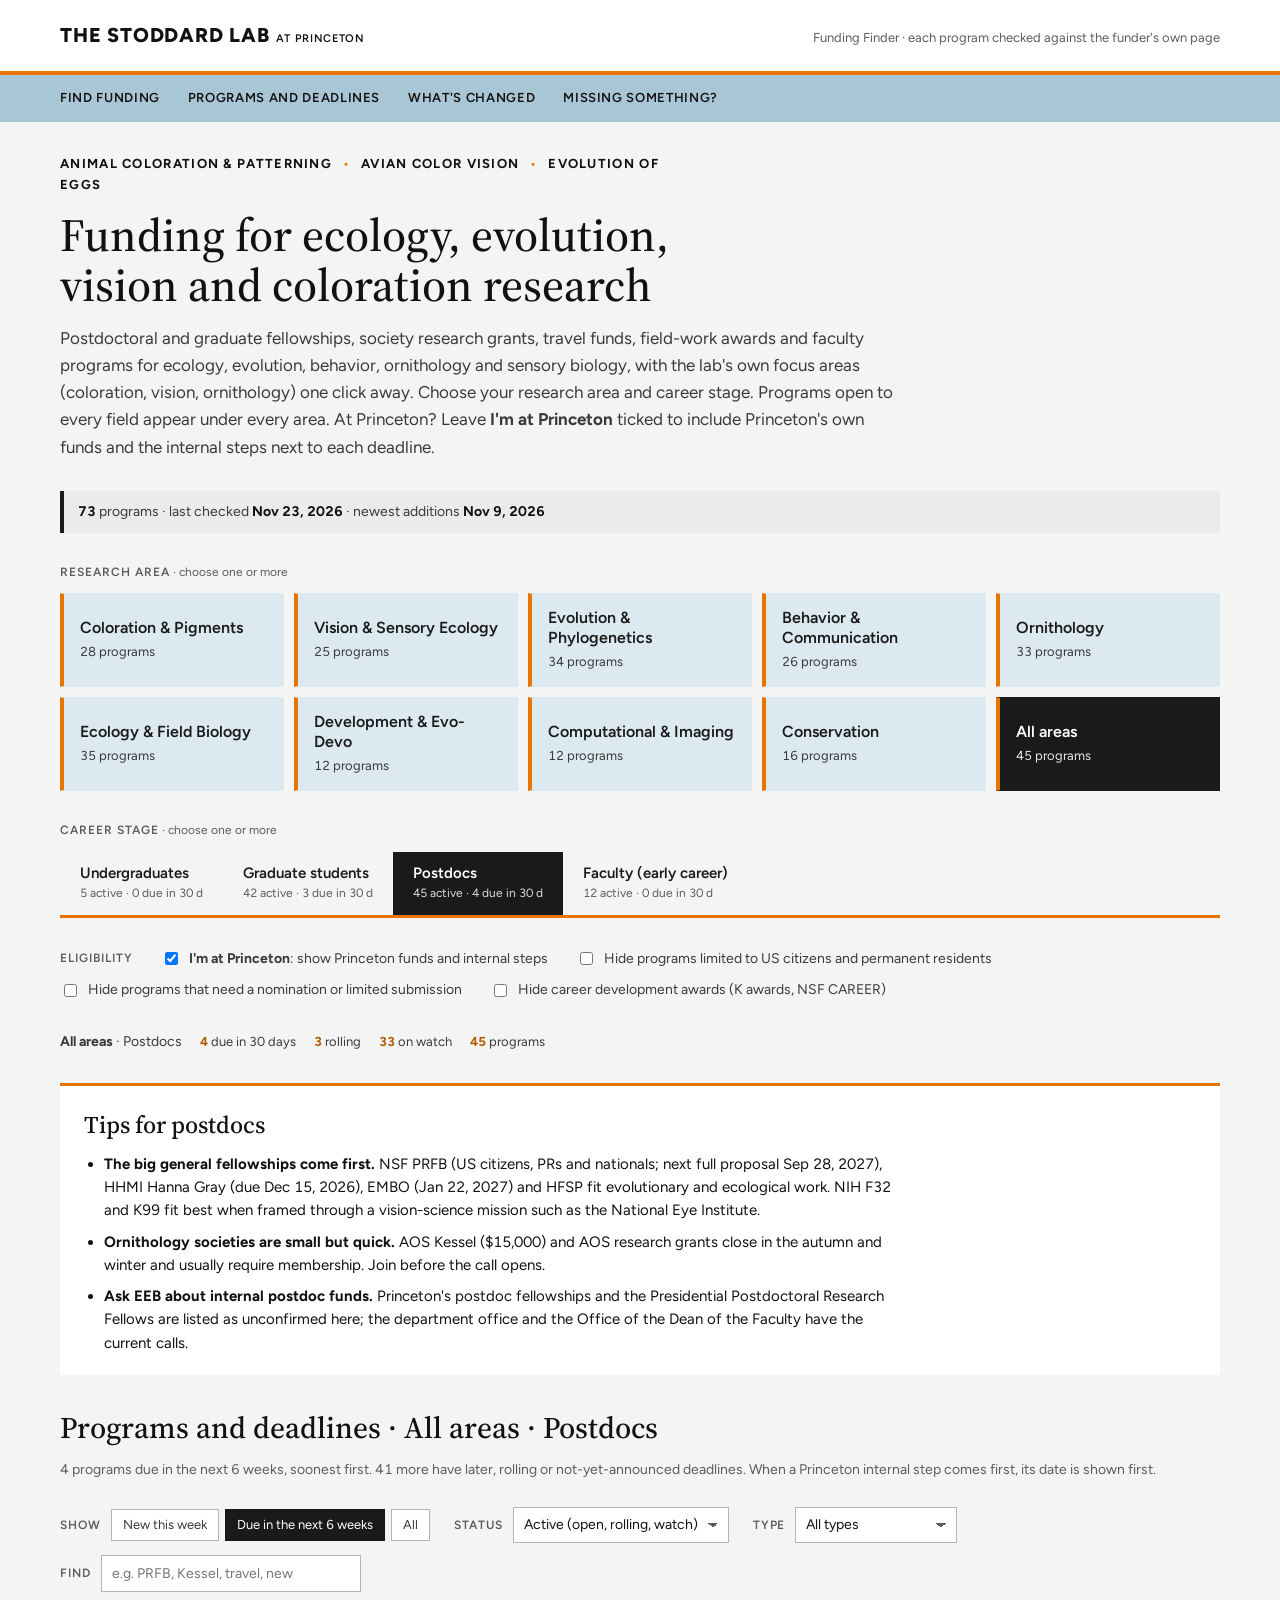
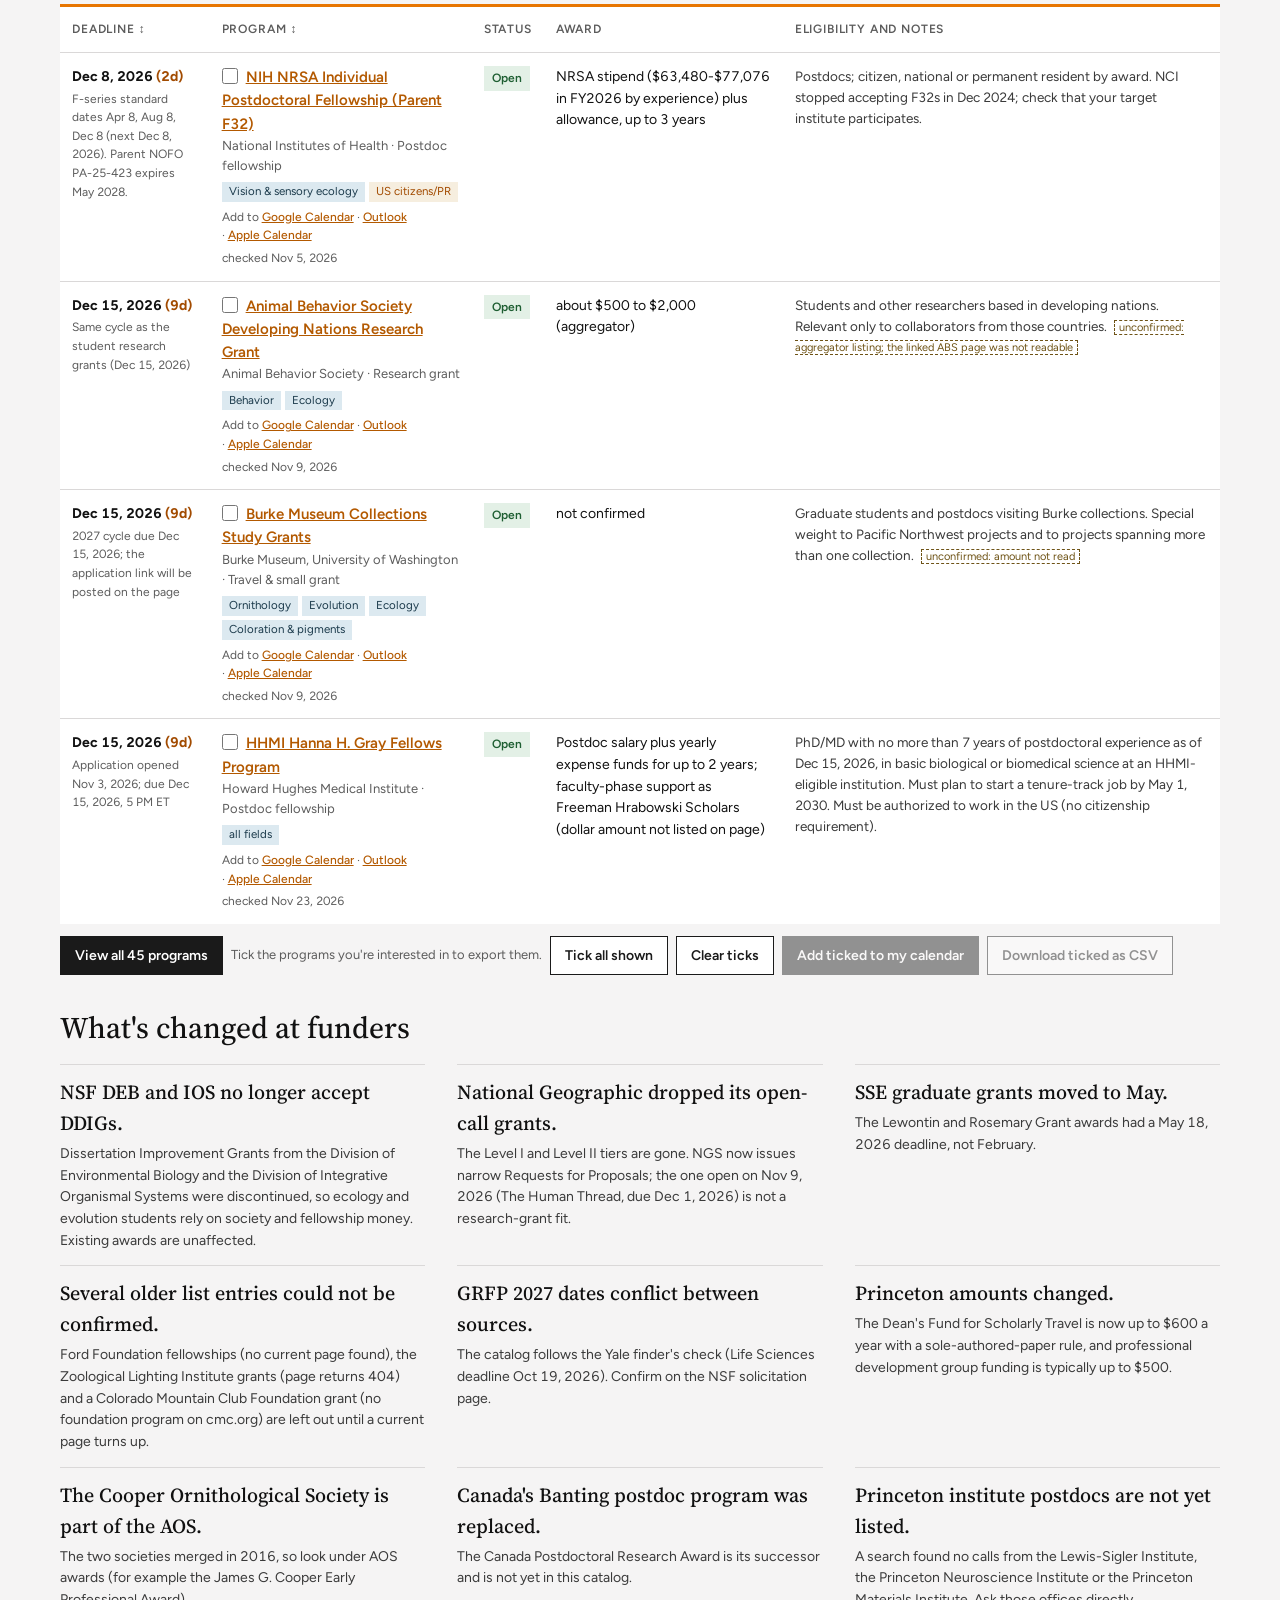
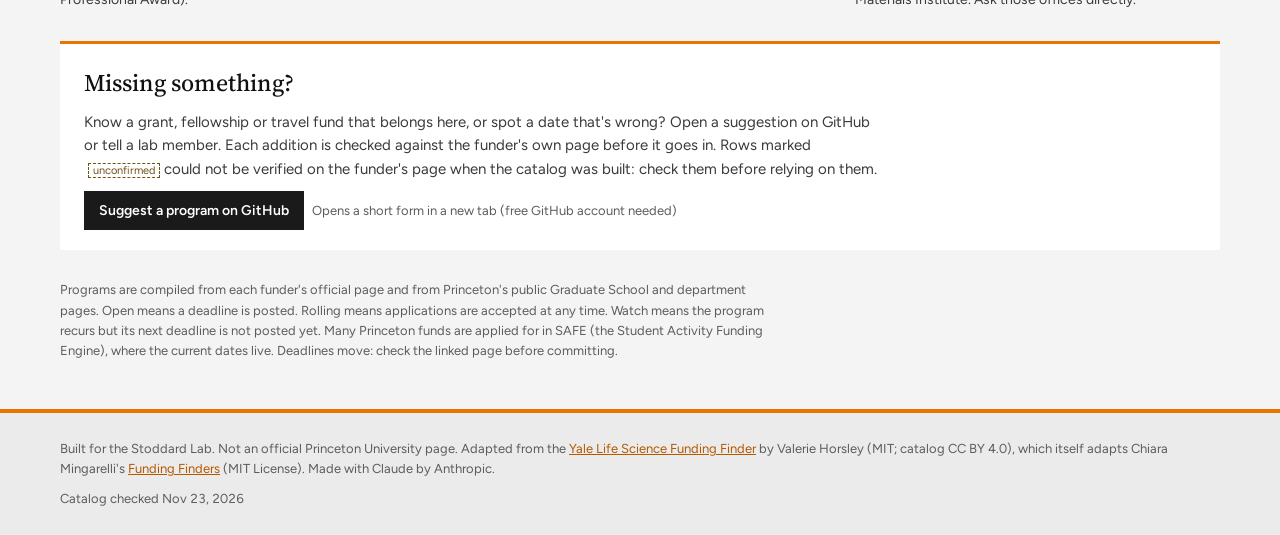
==== commit 86a6961b: "Weekly recheck 2026-11-23 Confirmed HHMI Hanna Gray and EMBO postdoc deadlines on funder pages.  Co-" ====
--- a/index.html
+++ b/index.html
@@ -274,7 +274,7 @@
 <div class="site-foot"><div class="site-foot-in"><span>Built for the Stoddard Lab. Not an official Princeton University page. Adapted from the <a href="https://github.com/vhorsley/yale-life-science-funding-finder">Yale Life Science Funding Finder</a> by Valerie Horsley (MIT; catalog CC BY 4.0), which itself adapts Chiara Mingarelli's <a href="https://github.com/ChiaraMingarelli/funding-finders">Funding Finders</a> (MIT License). Made with Claude by Anthropic.</span><span id="footDate"></span></div></div>
 
 <!-- SNAPSHOT:START -->
-<script id="snapshot" type="application/json">{"programs":[{"id":"abs-developing-nations-grant","n":"Animal Behavior Society Developing Nations Research Grant","f":"Animal Behavior Society","c":"Research grant","s":"open","d":"2026-12-15","dt":"Same cycle as the student research grants (Dec 15, 2026)","a":"about $500 to $2,000 (aggregator)","e":"Students and other researchers based in developing nations. Relevant only to collaborators from those countries.","u":"https://www.animalbehaviorsociety.org/","fields":["behav","eco"],"stages":["gr","pd"],"us":false,"nom":false,"unv":"aggregator listing; the linked ABS page was not readable","added":"2026-11-09","checked":"2026-11-09"},{"id":"abs-student-research-grants","n":"Animal Behavior Society Student Research Grants","f":"Animal Behavior Society","c":"Research grant","s":"open","d":"2026-12-15","dt":"2026-2027 cycle open; deadline Dec 15, 2026 (from the society's homepage)","a":"not confirmed (historically $500 to $2,000)","e":"Graduate students; ABS membership and a one-application limit were requirements in earlier cycles.","u":"https://www.animalbehaviorsociety.org/","fields":["behav","vision","color","eco"],"stages":["gr"],"us":false,"nom":false,"unv":"amount and eligibility not confirmed: the grant page linked from the homepage returns 404","added":"2026-11-09","checked":"2026-11-09"},{"id":"afo-bergstrom-research-award","n":"AFO E. Alexander Bergstrom Memorial Research Award","f":"Association of Field Ornithologists","c":"Research grant","s":"watch","dt":"An aggregator expects a February 2027 deadline; the last firm date found was Feb 10, 2025","a":"Up to $1,000 (domestic) or $1,500 (Latin American applicants)","e":"The applicant or the supervisor must be an AFO member. Usually about five awards a year. AFO added a separate Skutch grant for Latin America in 2024, so the Latin American track may have moved.","u":"https://afonet.org/grants-awards/","fields":["orni","eco","evo","behav","vision","color"],"stages":["gr","pd"],"us":false,"nom":false,"unv":"2027 date is an estimate","added":"2026-11-09","checked":"2026-11-09","d":null},{"id":"afosr-bio-inspired-research-baa","n":"AFOSR Research Interests BAA (bio-inspired sensing, photonics and materials)","f":"Air Force Office of Scientific Research","c":"Research grant","s":"rolling","dt":"Open broad agency announcement FA9550-26-S-0001; applicants usually start with a short white paper","a":"varies","e":"Programs include bio-inspired sensing, optoelectronics and photonics, and biomimetic materials. PI-initiated; contact a program officer first. Defense funding has its own terms (citizenship and reporting rules).","u":"https://www.grants.gov/","fields":["color","optics","vision"],"stages":["tt"],"us":false,"nom":false,"unv":"read from search results only; no direct funder page opened","added":"2026-11-09","checked":"2026-11-09","d":null},{"id":"amnh-chapman-postdoc-fellowship","n":"AMNH Frank M. Chapman Memorial Fund: Postdoctoral Fellowships","f":"American Museum of Natural History","c":"Postdoc fellowship","s":"watch","dt":"Posted periodically with no fixed annual date; ask the AMNH ornithology department","a":"not published","e":"For the evolutionary biology of birds.","u":"https://www.amnh.org/our-research/vertebrate-zoology/ornithology/grants","fields":["orni","eco","evo","behav","vision","color"],"stages":["pd"],"us":false,"nom":false,"unv":"from the seed list; the AMNH page blocks my fetch","added":"2026-11-09","checked":"2026-11-09","d":null},{"id":"amnh-chapman-research-grants","n":"AMNH Frank M. Chapman Memorial Fund: Research Grants","f":"American Museum of Natural History","c":"Research grant","s":"open","d":"2026-11-30","dt":"Submission deadline Nov 30, 2026; awards announced by Apr 2, 2027. One competition a year","a":"$1,000 to $3,500 (one aggregator says up to $2,000)","e":"For the evolutionary biology of birds, with specimen-based and expedition work favored. The seed list says graduate students only; no salary or stipend is funded. Birds go to Chapman, not the general Collection Study Grants.","u":"https://www.amnh.org/our-research/vertebrate-zoology/ornithology/grants","fields":["orni","eco","evo","behav","vision","color"],"stages":["gr"],"us":false,"nom":false,"unv":"dates match two search results, but the AMNH page blocks my fetch: confirm amount and eligibility","added":"2026-11-09","checked":"2026-11-09"},{"id":"amnh-collection-study-grants","n":"AMNH Collection Study Grants (non-bird collections)","f":"American Museum of Natural History","c":"Travel & small grant","s":"watch","dt":"The 2026-27 deadline was May 1, 2026 (passed); next date not posted","a":"$500 to $1,500, to partly cover travel and living costs","e":"For visiting AMNH collections. Bird proposals must apply to the Chapman Fund instead. Applicants within daily commuting range of AMNH are excluded.","u":"https://www.amnh.org/our-research/vertebrate-zoology/ornithology/grants","fields":["evo","eco"],"stages":["gr","pd"],"us":false,"nom":false,"unv":"from search results of AMNH's 2026 instructions PDF","added":"2026-11-09","checked":"2026-11-09","d":null},{"id":"aos-bridge-completion-grants","n":"AOS Bridge/Completion Grants","f":"American Ornithological Society","c":"Research grant","s":"watch","dt":"The only call closed May 15, 2026. The page says a revised call may come later in 2026, depending on funding","a":"$5,000 to about $35,000 per grant ($400,000 pool)","e":"A one-time stop-gap for researchers who lost federal funding in 2025-26. The PI must be at a higher-education institution or qualifying nonprofit and an AOS member; enrolled students cannot be PI. Proposals that support postdocs and pre-tenure faculty are encouraged. No indirect costs.","u":"https://americanornithology.org/awards-grants/research-grants/bridge-completion-grants/","fields":["orni","eco","evo","behav","vision","color"],"stages":["pd","tt"],"us":false,"nom":false,"unv":"no new call confirmed","added":"2026-11-09","checked":"2026-11-09","d":null},{"id":"aos-kessel-fellowships","n":"AOS Kessel Fellowships","f":"American Ornithological Society","c":"Postdoc fellowship","s":"watch","dt":"Application currently closed; the 2026 cycle is complete. Next deadline not posted on the page","a":"$15,000 each for ornithological research; one $30,000 award for Arctic research","e":"Early-career researchers: PhD within ten years of the application, or postdocs and PhD students expecting a doctorate. AOS membership is required for citizens of listed countries, including the US and UK.","u":"https://americanornithology.org/awards-grants/research-grants/kessel-fellowships/","fields":["orni","eco","evo","behav","vision","color"],"stages":["pd","gr"],"us":false,"nom":false,"unv":"next deadline date not found on the page","added":"2026-11-09","checked":"2026-11-09","d":null},{"id":"aos-latin-american-caribbean-conservation-grant","n":"AOS Latin American/Caribbean Conservation Research Grant","f":"American Ornithological Society","c":"Research grant","s":"watch","dt":"2026 deadline was about Feb 27 (closed); the next call is usually announced in December","a":"Up to $5,000","e":"Early-career scientists from Latin America or the Caribbean with an MS or PhD within 5 years; enrolled students excluded. Relevant only to collaborators from the region.","u":"https://americanornithology.org/awards-grants/research-grants/latin-american-caribbean-conservation-research-grant/","fields":["orni","cons","eco"],"stages":["pd"],"us":false,"nom":false,"unv":"deadline from the seed list, not re-read","added":"2026-11-09","checked":"2026-11-09","d":null},{"id":"aos-student-postdoc-research-grants","n":"AOS Student and Postdoctoral Research Grants","f":"American Ornithological Society","c":"Research grant","s":"watch","dt":"Application period closed; applicants hear by May 1. Exact deadline not found on the page","a":"Up to $4,000","e":"AOS member who is an undergraduate, master's or doctoral student, or a postdoc without access to funds from major granting agencies. One grant per year and two per lifetime. Single PDF of 8 pages or fewer through the AOS Member Portal. Named funds include Bleitz, Carnes, Ficken, Grinnell, Hesse, Mewaldt-King, Nice, Van Tyne and Wetmore.","u":"https://americanornithology.org/awards-grants/research-grants/student-research-grants/","fields":["orni","eco","evo","behav","vision","color"],"stages":["ug","gr","pd"],"us":false,"nom":false,"unv":"exact deadline not found on the page","added":"2026-11-09","checked":"2026-11-09","d":null},{"id":"aps-lewis-and-clark-fund","n":"APS Lewis and Clark Fund for Exploration and Field Research","f":"American Philosophical Society","c":"Research grant","s":"open","d":"2026-11-17","dt":"Applications and letters of support were due Nov 16 and Nov 13, 2026; a banner on the APS page extends both to Nov 17, 2026. Notification in April 2027","a":"Several hundred dollars up to about $5,400","e":"Doctoral students only; postdocs, master's candidates and undergraduates are not eligible. U.S. citizens and residents, or foreign applicants based at or working in the U.S. Two letters, one from the advisor. Projects start May 2027 or later. Reapplication allowed after two years; preference to first-time applicants. Archival or museum-based projects are normally not considered.","u":"https://www.amphilsoc.org/grants/research","fields":["eco","field","orni","evo"],"stages":["gr"],"us":false,"nom":false,"added":"2026-11-09","checked":"2026-11-16"},{"id":"arvo-foundation-travel-grants","n":"ARVO Foundation Travel Grants","f":"Association for Research in Vision and Ophthalmology","c":"Training & travel","s":"watch","dt":"Tied to the ARVO annual meeting; next date not read","a":"38 named travel grants, supporting over 400 researchers a year","e":"Need an accepted abstract for the ARVO annual meeting. Trainees with an ARVO travel award or NRSA support may be ineligible for some programs. ARVO is the main vision-science meeting if the lab wants to present there.","u":"https://www.arvo.org/awards-grants/travel-grants","fields":["vision","color"],"stages":["gr","pd"],"us":false,"nom":false,"unv":"dates and amounts not read","added":"2026-11-09","checked":"2026-11-09","d":null},{"id":"bes-training-travel-grants","n":"BES Training and Travel Grants","f":"British Ecological Society","c":"Training & travel","s":"watch","dt":"Rolling in earlier years; current rounds not confirmed","a":"Historically up to £300","e":"Ecologists attending training or conferences; the host organization was expected to add support.","u":"https://www.britishecologicalsociety.org/funding/training-travel-grants/","fields":["eco","evo","behav"],"stages":["gr","pd"],"us":false,"nom":false,"unv":"the BES site blocked automated checks: confirm everything on the page","added":"2026-11-09","checked":"2026-11-09","d":null},{"id":"bou-small-research-grants","n":"BOU Small Ornithological Research Grants","f":"British Ornithologists' Union","c":"Research grant","s":"watch","dt":"Closed Oct 30, 2026 (for 2027 awards). The next round has not been posted","a":"Up to £2,000","e":"Open to BOU members only, except applicants who live and work in a low- or middle-income country. Any aspect of ornithology.","u":"https://www.bou.org.uk/grants-and-bursaries/small-research-grants/","fields":["orni","eco","evo","behav","vision","color"],"stages":["gr","pd","tt"],"us":false,"nom":false,"unv":"next round not posted","added":"2026-11-09","checked":"2026-11-09","d":null},{"id":"burke-museum-collections-study-grants","n":"Burke Museum Collections Study Grants","f":"Burke Museum, University of Washington","c":"Travel & small grant","s":"open","d":"2026-12-15","dt":"2027 cycle: applications due Dec 15, 2026; recipients notified by Jan 15, 2027","a":"Typically $500 to $2,000 for travel, housing and subsistence; housing limited to $150 per day","e":"Graduate students and postdocs visiting Burke collections. Special consideration for Pacific Northwest natural history or cultural heritage projects. Not available to researchers within daily commuting distance of the Burke. Heritage collections may need tribal permission.","u":"https://www.burkemuseum.org/collections-and-research/collections-study-grants","fields":["orni","evo","eco","color"],"stages":["gr","pd"],"us":false,"nom":false,"added":"2026-11-09","checked":"2026-11-16"},{"id":"bwf-career-awards-scientific-interface","n":"Burroughs Wellcome Fund Career Awards at the Scientific Interface (CASI)","f":"Burroughs Wellcome Fund","c":"Career award","s":"watch","dt":"2027 cycle: letter of intent was due Aug 14, 2026; invited full proposals due Jan 11, 2027 (invitation only). Next cycle's letter of intent is expected around Aug 2027","a":"$560,000 over five years","e":"Bridges advanced postdoctoral training and the first three years as faculty; for researchers moving from the physical or computational sciences into biology, which fits structural-color work. One listing gives 12 to 60 months of postdoctoral experience; the RFP controls.","u":"https://www.bwfund.org/grants/interfaces-in-science/career-awards-at-the-scientific-interface/","fields":["color","optics","vision","comp"],"stages":["pd"],"us":false,"nom":true,"unv":"eligibility rules and next-cycle dates not read from the RFP","added":"2026-11-09","checked":"2026-11-09","d":null},{"id":"carnegie-livezey-collection-study-grants","n":"Bradley C. Livezey Collection Study Grants","f":"Carnegie Museum of Natural History","c":"Travel & small grant","s":"watch","dt":"Cycle not confirmed","a":"$500 to $1,500, partly covering travel (search result)","e":"Grants for bird research using the Carnegie Museum's collections.","u":"https://carnegiemnh.org/wp-content/uploads/2025/09/LivezeyGrantApplication.pdf","fields":["orni","evo","color"],"stages":["gr","pd"],"us":false,"nom":false,"unv":"from the application PDF in search results: confirm dates and eligibility","added":"2026-11-09","checked":"2026-11-09","d":null},{"id":"company-of-biologists-travelling-fellowships","n":"Company of Biologists Travelling Fellowships","f":"The Company of Biologists","c":"Travel & small grant","s":"open","d":"2027-02-05","dt":"Rounds: Feb 5, 2027 (travel after Mar 22), May 7, Aug 6 and Nov 5, 2027. The Oct 23, 2026 round has passed","a":"Up to £3,000 for a collaborative lab visit (travel, subsistence, accommodation, visa, bench fees)","e":"Early-career scientists: graduate students and postdocs. No nationality restriction and no membership needed. Apply through one of the journals Development, Journal of Cell Science or Journal of Experimental Biology. One journal per round, one fellowship per two years; travel within six months of award. Handbook linked on the page is the 2025 edition.","u":"https://www.biologists.com/grants/travelling-fellowships/","fields":["devo","eco","evo","vision","color","behav"],"stages":["gr","pd"],"us":false,"nom":false,"added":"2026-11-09","checked":"2026-11-09"},{"id":"cornell-rose-postdoctoral-fellowship","n":"Edward W. Rose Postdoctoral Fellowship","f":"Cornell Lab of Ornithology","c":"Postdoc fellowship","s":"watch","dt":"Annual competition, usually due about Sep 9. The fall 2025 round was paused; the Lab expected to resume in fall 2026, so check whether the 2026 round ran","a":"not confirmed","e":"Up to 24 months (two one-year appointments). The project must be closely tied to the Cornell Lab of Ornithology and the fellow is based mainly at the Lab.","u":"https://www.birds.cornell.edu/home/rose-postdoctoral-fellowship-annual-competition/","fields":["orni","behav","evo","eco","vision"],"stages":["pd"],"us":false,"nom":false,"unv":"2026-27 round and dates not confirmed; the program was paused in 2025","added":"2026-11-09","checked":"2026-11-09","d":null},{"id":"embo-postdoctoral-fellowship","n":"EMBO Postdoctoral Fellowships","f":"European Molecular Biology Organization","c":"Postdoc fellowship","s":"open","d":"2027-01-22","dt":"Applications accepted all year; next cut-off Jan 22, 2027, 14:00 CET","a":"Salary/stipend, relocation allowance and child support for up to 2 years","e":"PhD within 2 years of application and at least one first-author paper. Must change country; mobility rules depend on EMBC member and partner countries. Hosted mainly in Europe.","u":"https://www.embo.org/fellowships/postdoctoral-fellowships/","fields":["all"],"stages":["gr","pd"],"us":false,"nom":false,"added":"2026-11-05","checked":"2026-11-05"},{"id":"esa-forrest-shreve-fund","n":"ESA Forrest Shreve Student Research Fund","f":"Ecological Society of America","c":"Research grant","s":"watch","dt":"Autumn deadline in past years (October); current date not confirmed","a":"$1,000 to $2,000","e":"ESA member graduate students doing ecological research in North American hot deserts.","u":"https://www.esa.org/about/awards","fields":["eco","field"],"stages":["gr"],"us":false,"nom":false,"unv":"from search results and aggregators only: confirm on esa.org","added":"2026-11-09","checked":"2026-11-09","d":null},{"id":"explorers-club-rolex-grant","n":"Rolex-Explorers Club Grant","f":"The Explorers Club","c":"Research grant","s":"watch","dt":"Posted deadline Sept 14, 2026 has passed; the FAQ says deadlines are usually Oct/Nov, so check for the 2027-28 cycle","a":"$10,000","e":"Young explorers (the FAQ says under 35) doing fieldwork on a novel scientific, environmental or historic question; two letters of support. Excludes work in China or by Chinese citizens. Other Explorers Club grants (Stephenson, Fjallraven, Exploration Fund, Rising Explorer) were listed as closed or rolling.","u":"https://www.explorers.org/grants/rolex-explorers-club-grant/","fields":["eco","field","orni","behav"],"stages":["gr","pd","tt"],"us":false,"nom":false,"unv":"the page shows conflicting deadline dates","added":"2026-11-09","checked":"2026-11-09","d":null},{"id":"field-museum-postdoctoral-fellowships","n":"Field Museum Postdoctoral Fellowships","f":"The Field Museum","c":"Postdoc fellowship","s":"watch","dt":"Dates not found","a":"not confirmed","e":"Postdoctoral research positions at the Field Museum, which holds a large bird collection.","u":"https://www.fieldmuseum.org/postdoctoral-fellowships","fields":["orni","evo","eco","color"],"stages":["pd"],"us":false,"nom":false,"unv":"listed in search results only: read the page for terms","added":"2026-11-09","checked":"2026-11-09","d":null},{"id":"field-museum-visiting-scholarships","n":"Field Museum Science Visiting Scholarships","f":"The Field Museum","c":"Travel & small grant","s":"watch","dt":"The page said applications would open in fall 2026; no deadline found","a":"not confirmed","e":"Visits of up to three months for collection-based research. Needs an endorsing Field Museum sponsor, so contact one first. The Field Museum also lists graduate fellowships, postdoctoral fellowships and Bass Senior Visiting Fellowships.","u":"https://www.fieldmuseum.org/science-visiting-scholarships","fields":["orni","evo","eco","color"],"stages":["gr","pd"],"us":false,"nom":false,"unv":"from search results: confirm dates, amounts and eligibility","added":"2026-11-09","checked":"2026-11-09","d":null},{"id":"fulbright-us-student","n":"Fulbright U.S. Student Program","f":"U.S. Department of State","c":"Training & travel","s":"watch","dt":"2027-28 competition opened Mar 31, 2026; national deadline not confirmed; next competition expected to open around spring 2027","a":"not listed","e":"Funds study, research, or teaching abroad for US citizens who are graduating seniors, recent grads, or grad students. Enrolled students usually apply through a campus Fulbright adviser, who sets an earlier deadline.","u":"https://us.fulbrightonline.org/","fields":["all"],"stages":["ug","gr"],"us":true,"nom":false,"unv":"Official Fulbright site could not be fetched; dates come from university advising pages.","added":"2026-11-05","checked":"2026-11-05","d":null},{"id":"hfsp-cross-disciplinary-fellowship","n":"HFSP Cross-Disciplinary Fellowship","f":"Human Frontier Science Program Organization","c":"Postdoc fellowship","s":"watch","dt":"Next call expected spring 2027 (same timeline as Long-Term Fellowships)","a":"3-year fellowship (amount not confirmed)","e":"For PhDs from non-biology fields (physics, chemistry, math, engineering, CS) who have not worked in life sciences and want to move into biology in a new country.","u":"https://www.hfsp.org/funding/hfsp-funding/postdoctoral-fellowships","fields":["all"],"stages":["pd"],"us":false,"nom":false,"unv":"Official hfsp.org page could not be fetched; details confirmed via host-institution notices","added":"2026-11-05","checked":"2026-11-05","d":null},{"id":"hfsp-long-term-fellowship","n":"HFSP Long-Term Fellowship","f":"Human Frontier Science Program Organization","c":"Postdoc fellowship","s":"watch","dt":"Next call expected spring 2027 (2027 fellowships: LOI by May 2026, full proposal Sept 24, 2026)","a":"3-year fellowship (amount not confirmed)","e":"PhD in biology; aimed at researchers moving to a new country for frontier life-science research.","u":"https://www.hfsp.org/funding/hfsp-funding/postdoctoral-fellowships","fields":["all"],"stages":["pd"],"us":false,"nom":false,"unv":"Official hfsp.org page could not be fetched; dates confirmed via host-institution notices","added":"2026-11-05","checked":"2026-11-05","d":null},{"id":"hhmi-gilliam-fellows","n":"HHMI Gilliam Fellows Program","f":"Howard Hughes Medical Institute","c":"Graduate fellowship","s":"watch","dt":"2027 competition closed Oct 27, 2026; next call expected to open around Sep 2027","a":"Up to $65,000/yr for up to 3 years ($50K stipend, $5K discretionary, $10K institutional allowance)","e":"Student and PhD adviser apply together; student must be in year 2 or 3 of a biological/biomedical PhD (MD-PhD eligible). The adviser completes a year-long HHMI mentoring course. International students who can be funded by their institution are eligible; the 2027 guide lists no institutional nomination step.","u":"https://www.hhmi.org/programs/gilliam-fellows","fields":["all"],"stages":["gr"],"us":false,"nom":false,"added":"2026-11-05","checked":"2026-11-05","d":null},{"id":"hhmi-hanna-gray-fellows","n":"HHMI Hanna H. Gray Fellows Program","f":"Howard Hughes Medical Institute","c":"Postdoc fellowship","s":"open","d":"2026-12-15","dt":"Application opened Nov 3, 2026; closes Dec 15, 2026, 5 PM ET (2028 competition, combined with Freeman Hrabowski Scholars)","a":"Postdoc salary plus yearly expense funds for up to 2 years; faculty-phase support as Freeman Hrabowski Scholars (dollar amount not listed on page)","e":"PhD/MD with no more than 7 years of postdoctoral experience as of Dec 15, 2026, in basic biological or biomedical science at an HHMI-eligible institution. Must plan to start a tenure-track job by May 1, 2030. Must be authorized to work in the US (no citizenship requirement).","u":"https://www.hhmi.org/hgf-mpd","fields":["all"],"stages":["pd"],"us":false,"nom":false,"added":"2026-11-05","checked":"2026-11-16"},{"id":"humboldt-research-fellowship","n":"Humboldt Research Fellowship for Postdocs","f":"Alexander von Humboldt Foundation","c":"Postdoc fellowship","s":"watch","dt":"Sources conflict: calls on Mar 15 and Jul 15, 2026 or a Nov 15, 2026 call. Confirm on the foundation's page","a":"About EUR 3,000 to 3,600 a month plus benefits (sources differ)","e":"Postdocs of any nationality hosting at a German institution (for example the Max Planck institutes in Seewiesen or Konstanz). Choose a host and approach them first.","u":"https://www.humboldt-foundation.de/en/apply/sponsorship-programmes/humboldt-research-fellowship-for-postdocs","fields":["all"],"stages":["pd"],"us":false,"nom":false,"unv":"dates and stipend conflict across secondary sources; the URL was not read","added":"2026-11-09","checked":"2026-11-09","d":null},{"id":"idea-wild-equipment-grants","n":"IDEA WILD Small Equipment Grants","f":"IDEA WILD","c":"Research grant","s":"rolling","dt":"Rolling per secondary listings","a":"Equipment up to $1,500 including shipping","e":"Individuals (not organizations) apply for field equipment; conservation impact and need weigh most; shipping takes weeks to two months.","u":"https://ideawild.org/application-guidelines/","fields":["field","cons","orni"],"stages":["gr","pd"],"us":false,"nom":false,"unv":"from aggregator listings; the guidelines page was not opened","added":"2026-11-09","checked":"2026-11-09","d":null},{"id":"linnesys-systematics-research-fund","n":"LinneSys (Systematics Research Fund)","f":"Systematics Association and Linnean Society of London","c":"Research grant","s":"watch","dt":"2026 call closed. Annual round; the 2027 dates are not posted","a":"Up to £1,500 per award","e":"Current member of the Systematics Association or the Linnean Society; all nationalities welcome. Small-scale systematics projects. (The old systass.org SRF page is stale.)","u":"https://systass.org/linnesys/","fields":["evo","orni"],"stages":["gr","pd","tt"],"us":false,"nom":false,"unv":"2027 dates not posted","added":"2026-11-09","checked":"2026-11-09","d":null},{"id":"lsrf-postdoc-fellowship","n":"LSRF Postdoctoral Fellowship","f":"Life Sciences Research Foundation","c":"Postdoc fellowship","s":"watch","dt":"Next call expected summer 2027 (last cycle closed Oct 1, 2026; letters due Nov 1, 2026)","a":"not listed (number of awards depends on fundraising)","e":"Within 5 years of PhD/MD/DVM as of the deadline; can apply before defending. Open to US and non-US citizens; non-US citizens must work in a US lab. Basic life sciences.","u":"https://lsrf.org/apply/","fields":["all"],"stages":["gr","pd"],"us":false,"nom":false,"added":"2026-11-05","checked":"2026-11-05","d":null},{"id":"mcz-biodiversity-postdoctoral-fellowship","n":"MCZ Biodiversity Postdoctoral Fellowship","f":"Harvard Museum of Comparative Zoology","c":"Postdoc fellowship","s":"watch","dt":"Not confirmed","a":"not confirmed","e":"Postdoctoral fellowship at the MCZ, which holds a large bird collection.","u":"https://mcz.harvard.edu/biodiversity-postdoctoral-fellowship-program","fields":["evo","orni","eco"],"stages":["pd"],"us":false,"nom":false,"unv":"listed in search results only","added":"2026-11-09","checked":"2026-11-09","d":null},{"id":"mcz-ernst-mayr-travel-grants","n":"MCZ Ernst Mayr Travel Grants in Animal Systematics","f":"Harvard Museum of Comparative Zoology","c":"Travel & small grant","s":"open","d":"2027-04-01","dt":"Deadlines Oct 15 and Apr 1 each year, 5 PM; decisions within five weeks. Next: Apr 1, 2027","a":"Up to $2,500 for travel, lodging and supplies","e":"Open to all, preference for projects using MCZ collections; visits to other museums are considered. A letter or email from each collection you will visit is required. J-1 visa holders need host approval.","u":"https://www.mcz.harvard.edu/ernst-mayr-travel-grants","fields":["evo","orni","color"],"stages":["gr","pd"],"us":false,"nom":false,"unv":"amount from an aggregator; dates read from the MCZ page via search results","added":"2026-11-09","checked":"2026-11-09"},{"id":"mcz-putnam-expedition-grants","n":"MCZ Putnam Expedition Grants","f":"Harvard Museum of Comparative Zoology","c":"Research grant","s":"watch","dt":"Not confirmed","a":"not confirmed","e":"Field expedition funding from the MCZ; terms and dates not read.","u":"https://mcz.harvard.edu/putnam-expedition-grants","fields":["field","eco","evo"],"stages":["gr"],"us":false,"nom":false,"unv":"listed in search results only","added":"2026-11-09","checked":"2026-11-09","d":null},{"id":"msca-postdoctoral-fellowships","n":"MSCA Postdoctoral Fellowships (Marie Sklodowska-Curie Actions)","f":"European Commission (Horizon Europe)","c":"Postdoc fellowship","s":"watch","dt":"The 2026 call closed about Sep 9, 2026; the 2027 call is not posted","a":"not stated per fellow (about EUR 434M total call budget for 2026)","e":"European Fellowships (12 to 24 months) are open to any nationality; Global Fellowships need EU or associated-country nationality or long residency plus a return phase. A route to a European host lab.","u":"https://marie-sklodowska-curie-actions.ec.europa.eu/funding/msca-postdoctoral-fellowships-2026","fields":["all"],"stages":["pd"],"us":false,"nom":false,"unv":"2027 call dates not posted","added":"2026-11-09","checked":"2026-11-09","d":null},{"id":"ndseg-fellowship","n":"NDSEG Fellowship","f":"U.S. Department of Defense","c":"Graduate fellowship","s":"watch","dt":"FY2027 application closed Oct 30, 2026; the next call (FY2028) should open in fall 2027","a":"not confirmed","e":"PhD fellowship in STEM fields, including biosciences and chemical and materials sciences. Open to US citizens and nationals (confirm).","u":"https://ndseg.sysplus.com/","fields":["all"],"stages":["gr"],"us":true,"nom":false,"unv":"citizenship rule and amount not read from the program page","added":"2026-11-09","checked":"2026-11-09","d":null},{"id":"newton-international-fellowships","n":"Newton International Fellowships","f":"The Royal Society and British Academy","c":"Postdoc fellowship","s":"watch","dt":"One guide lists Mar 11, 2027; an Oxford listing says March 2027 to be confirmed","a":"Up to GBP 280,000 over 2 years (one source)","e":"For early-career researchers from outside the UK to work at a UK institution (for example Bristol, Exeter or Cambridge for animal color and vision).","u":"https://royalsociety.org/grants/newton-international/","fields":["all"],"stages":["pd"],"us":false,"nom":false,"unv":"dates and amount from secondary sources; the URL was not read","added":"2026-11-09","checked":"2026-11-09","d":null},{"id":"nih-f32-parent","n":"NIH NRSA Individual Postdoctoral Fellowship (Parent F32)","f":"National Institutes of Health","c":"Postdoc fellowship","s":"open","d":"2026-12-08","dt":"F-series standard dates Apr 8, Aug 8, Dec 8 (next Dec 8, 2026). Parent NOFO PA-25-423 expires May 2028.","a":"NRSA stipend ($63,480-$77,076 in FY2026 by experience) plus allowance, up to 3 years","e":"Postdocs; citizen, national or permanent resident by award. NCI stopped accepting F32s in Dec 2024; check that your target institute participates.","u":"https://grants.nih.gov/funding/explore-nih-opportunities/parent-announcements","fields":["vision"],"stages":["pd"],"us":true,"nom":false,"added":"2026-11-05","checked":"2026-11-05"},{"id":"nih-k99-r00","n":"NIH Pathway to Independence Award (Parent K99/R00)","f":"National Institutes of Health","c":"Career award","s":"open","d":"2027-02-12","dt":"Next new-application date Feb 12, 2027; next resubmission date Mar 12, 2027 (PA-24-194, expires May 8, 2027). The Nov 12, 2026 resubmission date has passed.","a":"K99 up to 2 years mentored; R00 up to 3 years at up to $249,000 total costs/yr","e":"Postdocs with no more than 4 years of postdoctoral experience at the due date; no citizenship requirement. NCI left the parent K99 in 2025 and runs its own version. NIH gave temporary eligibility extensions after the 2025 funding lapse (NOT-OD-26-021).","u":"https://grants.nih.gov/grants/guide/pa-files/PA-24-194.html","fields":["vision"],"stages":["pd"],"us":false,"nom":false,"cd":true,"added":"2026-11-05","checked":"2026-11-16"},{"id":"nsf-bio-core","n":"NSF Core Research in Biological Sciences (BIO Core; replaces MCB and IOS core programs)","f":"U.S. National Science Foundation","c":"Research grant","s":"rolling","dt":"Proposals accepted anytime. Solicitation NSF 26-517 replaced the separate MCB (NSF 24-539), IOS (NSF 24-546) and DEB core solicitations.","a":"Range of budgets, up to 5 years; about $280M in total for an estimated 250-300 awards","e":"US universities and colleges, US nonprofit research organizations, and Tribal Nations. No limits on proposals per PI. Covers former MCB (cellular dynamics, genetic mechanisms, biophysics, systems/synthetic biology) and IOS (development, neural, physiological, behavioral systems) science.","u":"https://www.nsf.gov/funding/opportunities/bio-core-core-research-biological-sciences/nsf26-517/solicitation","fields":["eco","evo","behav","vision","color","devo"],"stages":["tt"],"us":false,"nom":false,"added":"2026-11-05","checked":"2026-11-05","d":null},{"id":"nsf-career-bio","n":"NSF Faculty Early Career Development Program (CAREER), Biological Sciences","f":"U.S. National Science Foundation","c":"Career award","s":"watch","dt":"Deadline is the fourth Wednesday in July each year (last was Jul 22, 2026); the 2027 date would be Jul 28 but is not yet confirmed on a current NSF page.","a":"BIO minimum $500,000 over 5 years","e":"Untenured assistant professors (or equivalent) at US institutions who integrate research and education. Eligibility is judged at the deadline. CAREER proposals in biology can go to BIO Core topics but follow the CAREER solicitation (NSF 22-586).","u":"https://www.nsf.gov/funding/opportunities/career-faculty-early-career-development-program","fields":["eco","evo","behav","vision","color","devo"],"stages":["tt"],"us":false,"nom":false,"cd":true,"unv":"Could not load the NSF CAREER solicitation page itself; the July rule and BIO minimum come from NSF's May 2026 BIO virtual office hours slides (nsf-gov-resources.nsf.gov) and an NSF webinar page.","added":"2026-11-05","checked":"2026-11-05","d":null},{"id":"nsf-grfp","n":"NSF Graduate Research Fellowship Program (GRFP)","f":"U.S. National Science Foundation","c":"Graduate fellowship","s":"watch","dt":"2027 competition (NSF 26-526) Life Sciences deadline was Oct 19, 2026; reference letters were due Oct 16. Next cycle expected around Oct 2027.","a":"$37,000/yr stipend plus $16,000/yr cost-of-education to the institution; 3 years of support within 5 years (about $159,000)","e":"US citizens, nationals and permanent residents. Open to college seniors, bachelor's holders not yet in grad school, and first-year grad students (one try only once enrolled); second-year grad students are not eligible. Research-based STEM master's or PhD programs only.","u":"https://www.nsf.gov/funding/opportunities/grfp-nsf-graduate-research-fellowship-program/nsf26-526/solicitation","fields":["all"],"stages":["ug","gr"],"us":true,"nom":false,"added":"2026-11-05","checked":"2026-11-05","d":null},{"id":"nsf-physics-of-living-systems","n":"NSF Physics of Living Systems (PoLS)","f":"National Science Foundation (MPS Physics)","c":"Research grant","s":"watch","dt":"Now part of the consolidated MPS Physics solicitation NSF 26-523; target dates sit on the program page, not the solicitation","a":"not confirmed","e":"Physics-led research on living systems, including optics and mechanics of biological structures. Email the program officers before submitting.","u":"https://www.nsf.gov/funding/opportunities/pols-physics-living-systems/6673","fields":["color","optics","vision","comp"],"stages":["tt"],"us":false,"nom":false,"unv":"no target date confirmed for 2026-27","added":"2026-11-09","checked":"2026-11-09","d":null},{"id":"nsf-prfb","n":"NSF Postdoctoral Research Fellowships in Biology (PRFB)","f":"U.S. National Science Foundation","c":"Postdoc fellowship","s":"open","d":"2027-09-28","dt":"Full proposals due Sep 28, 2027, 5 p.m. local time (then the fourth Tuesday in September each year). The Sep 29, 2026 deadline has passed.","a":"$110,000/yr ($85,000 stipend + $25,000 research allowance) for 24 months; $220,000 total","e":"US citizens, nationals and permanent residents with a doctorate by the start date and no more than 15 months in doctoral-level jobs. Solicitation NSF 26-504 has one focus: AI and the biological sciences for biotechnology. Two lifetime submissions, one per year.","u":"https://www.nsf.gov/funding/opportunities/prfb-postdoctoral-research-fellowships-biology/nsf26-504/solicitation","fields":["all"],"stages":["gr","pd"],"us":true,"nom":false,"added":"2026-11-05","checked":"2026-11-05"},{"id":"nsf-reu-sites","n":"NSF Research Experiences for Undergraduates (REU) Sites","f":"U.S. National Science Foundation","c":"Undergraduate program","s":"watch","dt":"Students apply directly to individual REU Sites, each with its own deadline (many in winter for the following summer). Faculty proposals to host a site are due the third Wednesday in August.","a":"Paid summer research; stipend and support set by each site","e":"Undergraduates (and accepted high school graduates not yet in college) who are US citizens, nationals or permanent residents. Find sites through NSF's REU directory; many use NSF's ETAP application system.","u":"https://www.nsf.gov/funding/opportunities/reu-research-experiences-undergraduates/nsf23-601/solicitation","fields":["all"],"stages":["ug"],"us":true,"nom":false,"added":"2026-11-05","checked":"2026-11-05","d":null},{"id":"packard-fellowships","n":"Packard Fellowships for Science and Engineering","f":"David and Lucile Packard Foundation","c":"Career award","s":"watch","dt":"Next cycle expected to start around Jan 2027 (2026 cycle: nominations due Mar 15, 2026; materials due Apr 20, 2026)","a":"$875,000 over 5 years","e":"Faculty in the first three years of their careers in natural/physical sciences (including biology) or engineering; clinical research is not funded. Presidents of 50 invited universities may nominate up to two candidates each.","u":"https://www.packard.org/what-we-fund/science/packard-fellowships-for-science-and-engineering/","fields":["all"],"stages":["tt"],"us":false,"nom":true,"unv":"2027 dates not posted; Packard is nomination-only, so check with the Princeton Dean for Research whether Princeton is invited in 2027","added":"2026-11-05","checked":"2026-11-05","d":null},{"id":"princeton-dean-for-research-funds","n":"Dean for Research funding programs","f":"Princeton Office of the Dean for Research","c":"Pilot / seed","s":"watch","dt":"Not confirmed","a":"not confirmed","e":"Mostly faculty-facing funds (for example Sustainability of Our Planet and the Schmidt Transformative Technology Fund). Postdoc eligibility not confirmed.","u":"https://research.princeton.edu/","fields":["eco"],"stages":["tt"],"us":false,"nom":false,"pu":{"d":null,"t":"Ask the lab PI whether any fund fits","u":""},"unv":"sub-pages were not opened: confirm eligibility and dates","added":"2026-11-09","checked":"2026-11-09","d":null},{"id":"princeton-deans-fund-scholarly-travel","n":"Dean's Fund for Scholarly Travel","f":"Princeton University Graduate School","c":"Travel & small grant","s":"rolling","dt":"Reviewed quarterly; apply in SAFE","a":"Up to $600 per year","e":"PhD students from the third year of regular enrollment through the first DCE year, invited to present a sole-authored paper or work at a conference. Co-authored and first-authored papers do not qualify. Preference goes to humanities and social sciences students in later years without similar faculty grant support, so check fit with EEB.","u":"https://gradschool.princeton.edu/financial-support/additional-funding-resources/student-activity-funding","fields":["all"],"stages":["gr"],"us":false,"nom":false,"pu":{"d":null,"t":"Apply in SAFE; applications are reviewed quarterly","u":"https://gradschool.princeton.edu/financial-support/additional-funding-resources/student-activity-funding"},"unv":"the earlier $700 and $500 figures are out of date; confirm in SAFE","added":"2026-11-09","checked":"2026-11-09","d":null},{"id":"princeton-eeb-postdoctoral-fellows","n":"EEB Postdoctoral Fellows Program","f":"Princeton Ecology and Evolutionary Biology","c":"Postdoc fellowship","s":"watch","dt":"Dates not confirmed","a":"Up to three years with a research fund (older text)","e":"Princeton EEB's own postdoc fellowship: one-year appointments renewable, at most three years, with a research fund. The text found was for an earlier start year.","u":"https://eeb.princeton.edu/","fields":["eco","evo","behav","orni"],"stages":["pd"],"us":false,"nom":false,"pu":{"d":null,"t":"Ask the EEB department office","u":""},"unv":"from a search snippet of an older posting: confirm the current program","added":"2026-11-09","checked":"2026-11-09","d":null},{"id":"princeton-gradfutures-professional-development","n":"Professional Development Funding for Student Groups","f":"Princeton University Graduate School (GradFUTURES)","c":"Travel & small grant","s":"watch","dt":"Proposals reviewed twice a year; meet an assistant dean on the GradFUTURES team first","a":"Typically up to $500","e":"Groups of graduate students who start or lead a professional development program for peers: symposia, networking events, seminar series, boot camps, workshops. Preference for interdisciplinary proposals.","u":"https://gradschool.princeton.edu/financial-support/additional-funding-resources/student-activity-funding","fields":["all"],"stages":["gr"],"us":false,"nom":false,"pu":{"d":null,"t":"Meet GradFUTURES first, then apply; reviewed twice a year","u":"https://gradschool.princeton.edu/financial-support/additional-funding-resources/student-activity-funding"},"added":"2026-11-09","checked":"2026-11-09","d":null},{"id":"princeton-hmei-environmental-fellows","n":"HMEI Environmental Fellows Program","f":"Princeton High Meadows Environmental Institute","c":"Postdoc fellowship","s":"watch","dt":"The AY2026-27 deadline was Oct 31, 2025; if the pattern holds the AY2027-28 deadline was about Oct 31, 2026 and may have just passed","a":"$65,000 to $70,000 salary plus travel and research allowance","e":"Postdocs with under 5 years of research experience since the PhD. Applicants name one or two Princeton faculty sponsors before applying. One year, renewable. Good thematic fit for ecology and biodiversity; a sensory-biology project needs a clear environmental angle.","u":"https://environment.princeton.edu/","fields":["eco","cons"],"stages":["pd"],"us":false,"nom":false,"pu":{"d":null,"t":"Needs a Princeton faculty sponsor","u":""},"unv":"from an aggregator listing of the previous cycle: confirm the current call on the HMEI site","added":"2026-11-09","checked":"2026-11-09","d":null},{"id":"princeton-honorific-fellowships","n":"Princeton Graduate School honorific fellowships (Jacobus, Procter, Dodds)","f":"Princeton University Graduate School","c":"Graduate fellowship","s":"watch","dt":"Not confirmed","a":"not confirmed","e":"Princeton's named graduate honors, including the Porter Ogden Jacobus Fellowship (top graduate honor) and the Charlotte Elizabeth Procter Fellowship. Terms, eligibility and how students are chosen were not read.","u":"https://gradschool.princeton.edu/honorific-fellowships","fields":["all"],"stages":["gr"],"us":false,"nom":false,"pu":{"d":null,"t":"Ask the EEB graduate office whether the department nominates","u":"https://gradschool.princeton.edu/honorific-fellowships"},"unv":"listed on the Graduate School page; details not read","added":"2026-11-09","checked":"2026-11-09","d":null},{"id":"princeton-odbi-postdoc","n":"Omenn-Darling Bioengineering Institute (ODBI) Postdoctoral Fellowship","f":"Princeton Omenn-Darling Bioengineering Institute","c":"Postdoc fellowship","s":"watch","dt":"Cycle not confirmed (a posting found had a stale Jan 31, 2025 deadline)","a":"$70,000 salary plus conference travel allowance (aggregator)","e":"PhD within 2 years; direct application with a Princeton faculty mentor letter. A bioengineering program, so a stretch for feather structural color unless framed through biomimetic or photonic engineering with an ODBI co-mentor.","u":"https://odbi.princeton.edu/","fields":["color","optics"],"stages":["pd"],"us":false,"nom":false,"pu":{"d":null,"t":"Needs a Princeton faculty mentor letter","u":""},"unv":"aggregator posting only; ODBI's site blocked automated checks","added":"2026-11-09","checked":"2026-11-09","d":null},{"id":"princeton-plas-summer-research","n":"PLAS Summer Research Grants","f":"Princeton Program in Latin American Studies","c":"Research grant","s":"watch","dt":"Summer cycle; apply in SAFE (dates are posted there)","a":"Up to $3,500","e":"Graduate students doing pre-dissertation or dissertation research relevant to Latin America who can work in the local language. Covers coach travel, room and board and living costs; not equipment or materials. Two letters, transcript and a budget. PLAS also urges applying to your home department and PIIRS.","u":"https://plas.princeton.edu/funding/graduate/summer-research","fields":["field","eco"],"stages":["gr"],"us":false,"nom":false,"pu":{"d":null,"t":"Apply through SAFE; also apply to your department and PIIRS","u":"https://gradschool.princeton.edu/financial-support/additional-funding-resources/student-activity-funding"},"added":"2026-11-09","checked":"2026-11-09","d":null},{"id":"princeton-presidential-postdoctoral-fellows","n":"Presidential Postdoctoral Research Fellows","f":"Princeton University","c":"Postdoc fellowship","s":"watch","dt":"Thirteen fellows were announced Oct 29, 2026; the next call and dates were not found","a":"not confirmed","e":"Princeton postdoctoral fellowship program; eligibility, fields and dates not read from the program page.","u":"https://www.princeton.edu/news/2026/10/29/thirteen-scholars-named-presidential-postdoctoral-research-fellows","fields":["all"],"stages":["pd"],"us":false,"nom":false,"pu":{"d":null,"t":"Check the Office of the Dean of the Faculty for the next call","u":""},"unv":"seen only in a news item: confirm eligibility, dates and how to apply","added":"2026-11-09","checked":"2026-11-09","d":null},{"id":"princeton-safe-portal","n":"SAFE: Student Activity Funding Engine","f":"Princeton University Graduate School","c":"Resources & compute","s":"rolling","dt":"Eligibility, deadlines and applications for supplemental graduate funds are posted in SAFE","a":"varies by fund","e":"One-stop portal for supplemental Princeton graduate funding: travel, summer research, events. Natural science and engineering students are normally supported over the summer by their departments, so ask EEB about summer funding.","u":"https://gradschool.princeton.edu/financial-support/additional-funding-resources/student-activity-funding","fields":["all"],"stages":["gr"],"us":false,"nom":false,"pu":{"d":null,"t":"Check SAFE for current dates","u":"https://gradschool.princeton.edu/financial-support/additional-funding-resources/student-activity-funding"},"added":"2026-11-09","checked":"2026-11-09","d":null},{"id":"rufford-small-grants","n":"Rufford Small Grants for Nature Conservation","f":"The Rufford Foundation","c":"Research grant","s":"rolling","dt":"Rolling per most sources; some aggregators give Oct 31 or Dec 31, 2026","a":"First grant up to GBP 7,000; second up to GBP 8,000; Booster up to GBP 12,000; Completion up to GBP 18,000","e":"Aimed at early-career conservationists working in eligible developing-economy countries on threatened species or habitats. Check country rules before investing time.","u":"https://apply.ruffordsmallgrants.org/","fields":["cons","field","eco","orni"],"stages":["gr","pd"],"us":false,"nom":false,"unv":"eligibility by country and any deadline not confirmed","added":"2026-11-09","checked":"2026-11-09","d":null},{"id":"schmidt-science-fellows","n":"Schmidt Science Fellows","f":"Schmidt Sciences","c":"Postdoc fellowship","s":"watch","dt":"The 2027 cycle closed: institutional nominations due May 15, 2026 and full applications Jul 13, 2026; cohort chosen Mar 2027","a":"$110,000 a year stipend (aggregator)","e":"Nomination through a partner institution (Princeton is a likely partner: ask the Dean for Research). For PhD scientists moving into a different field, which suits a physics-meets-biology project.","u":"https://schmidtsciencefellows.org/selection/how-to-apply/","fields":["all","comp","optics"],"stages":["pd"],"us":false,"nom":true,"unv":"amount from an aggregator; confirm whether Princeton nominates","added":"2026-11-09","checked":"2026-11-09","d":null},{"id":"sicb-giar","n":"SICB Grants-in-Aid of Research (GIAR)","f":"Society for Integrative and Comparative Biology","c":"Research grant","s":"watch","dt":"Deadline not confirmed","a":"not confirmed","e":"Graduate students in integrative and comparative biology; SICB membership expected.","u":"https://sicb.org/","fields":["eco","evo","behav","vision","color","devo"],"stages":["gr"],"us":false,"nom":false,"unv":"grant page not located: confirm everything","added":"2026-11-09","checked":"2026-11-09","d":null},{"id":"sigma-xi-grants-in-aid","n":"Sigma Xi Grants in Aid of Research (GIAR)","f":"Sigma Xi","c":"Research grant","s":"open","d":"2027-03-15","dt":"Two cycles a year: Mar 15 (form opens Dec 15; decisions mid-May) and Oct 1 (form opens Jul 1). The Oct 1, 2026 cycle has passed","a":"$500 to $5,000 for graduate student members; $500 to $2,000 for undergraduate members; up to $1,000 for non-members. Designated funds: up to $2,500 for vision research and $5,000 for astronomy","e":"Undergraduate and graduate students (postdocs are not mentioned and appear excluded). A Sigma Xi membership raises the cap, and the vision-research fund fits this lab's students. Application is on an external portal.","u":"https://www.sigmaxi.org/programs/grants-in-aid-of-research","fields":["all","vision"],"stages":["ug","gr"],"us":false,"nom":false,"unv":"the year of the Mar 15 deadline is inferred from the cycle","added":"2026-11-09","checked":"2026-11-09"},{"id":"simons-collaborations-ecology-evolution","n":"Simons Collaborations in Ecology and Evolution","f":"Simons Foundation","c":"Research grant","s":"watch","dt":"2027 cycle closed (vision statements were due Oct 16, 2025); next call not yet posted","a":"$1–4M per year per collaboration for 5 years, renewable","e":"Team grants for faculty-level PIs with research space; no citizenship rule. No funding to institutions in China or Hong Kong.","u":"https://www.simonsfoundation.org/grant/simons-collaborations-in-ecology-and-evolution/","fields":["eco","evo"],"stages":["tt"],"us":false,"nom":false,"added":"2026-11-05","checked":"2026-11-05","d":null},{"id":"simons-graduate-fellowships-ecology-evolution","n":"Simons Graduate Fellowships in Ecology and Evolution","f":"Simons Foundation","c":"Graduate fellowship","s":"watch","dt":"2027 call: letter of intent was due Jun 30, 2026; next call expected mid-2027","a":"not confirmed","e":"PhD students in ecology and evolution (see the request for applications for the current eligibility rules).","u":"https://www.simonsfoundation.org/grant/simons-graduate-fellowships-in-ecology-and-evolution/","fields":["eco","evo"],"stages":["gr"],"us":false,"nom":false,"unv":"amount and eligibility not read from the RFA","added":"2026-11-09","checked":"2026-11-09","d":null},{"id":"sloan-research-fellowships","n":"Sloan Research Fellowships","f":"Alfred P. Sloan Foundation","c":"Career award","s":"watch","dt":"Next nomination window expected mid-2027 (2027 fellowships closed Sept 15, 2026)","a":"$75,000 over 2 years","e":"Tenure-track, untenured faculty at US or Canadian degree-granting institutions with a PhD in chemistry, computer science, Earth system science, economics, mathematics, neuroscience, physics, or a related field. Life scientists are eligible mainly through neuroscience; there is no separate molecular or computational biology category. Requires a nomination letter from a department head or senior researcher.","u":"https://sloan.org/fellowships","fields":["all"],"stages":["tt"],"us":false,"nom":true,"unv":"Official Sloan page read showed outdated (2025-cycle) dates; the Sept 15, 2026 closing date came from a secondary listing.","added":"2026-11-05","checked":"2026-11-05","d":null},{"id":"smbe-young-investigator-travel-award","n":"SMBE Young Investigator Travel Award","f":"Society for Molecular Biology and Evolution","c":"Training & travel","s":"watch","dt":"2027 deadline not found","a":"not confirmed","e":"SMBE member graduate students and postdocs presenting at the SMBE meeting.","u":"https://www.smbe.org/young-investigator-travel-award","fields":["evo","gen"],"stages":["gr","pd"],"us":false,"nom":false,"unv":"no 2027 date or amount found","added":"2026-11-09","checked":"2026-11-09","d":null},{"id":"smithsonian-institution-fellowship-program","n":"Smithsonian Institution Fellowship Program (SIFP)","f":"Smithsonian Institution","c":"Postdoc fellowship","s":"watch","dt":"The 2027-28 deadline was Oct 15, 2026 (passed); fellowships run Jun 1 to May 30, with decisions in mid-March. Next call expected around Oct 2027","a":"Predoctoral $45,000 a year plus up to $5,000 research; postdoctoral about $57,000 to $60,000 (sources differ); 10-week graduate fellowships $10,000","e":"Predoctoral (enrolled PhD candidates), postdoctoral (doctorate done by the start) and senior (PhD 5+ years) fellows work with Smithsonian staff, including the National Museum of Natural History. Apply through SOLAA.","u":"https://fellowships.si.edu/SIFP","fields":["orni","eco","evo","color","vision","behav"],"stages":["gr","pd"],"us":false,"nom":false,"unv":"the official page looked outdated; amounts from aggregators","added":"2026-11-09","checked":"2026-11-09","d":null},{"id":"smithsonian-tupper-postdoc","n":"Earl S. Tupper Three-Year Postdoctoral Fellowship","f":"Smithsonian Tropical Research Institute","c":"Postdoc fellowship","s":"open","d":"2027-06-15","dt":"Due Jun 15, 2027; notification by Aug 30, 2027","a":"not confirmed","e":"Encourages applicants in ecology, evolutionary biology, conservation biology and related fields; work based at STRI in Panama.","u":"https://fellowships.si.edu/opportunity/3-year-tupper-postdoctoral-fellowship","fields":["eco","evo","orni","behav","cons"],"stages":["pd"],"us":false,"nom":false,"unv":"amount and full eligibility not read from the page","added":"2026-11-09","checked":"2026-11-09"},{"id":"ssb-mini-arts","n":"Society of Systematic Biologists Mini-ARTS Awards","f":"Society of Systematic Biologists","c":"Research grant","s":"rolling","dt":"Rolling per an aggregator listing; confirm","a":"Roughly $1,000 to $4,000 (aggregator)","e":"Small awards for taxonomic and systematics research.","u":"https://www.systbio.org/","fields":["evo"],"stages":["gr","pd"],"us":false,"nom":false,"unv":"aggregator listing only: confirm on systbio.org","added":"2026-11-09","checked":"2026-11-09","d":null},{"id":"sse-greg-lewontin","n":"SSE Graduate Research Excellence Grants: R. C. Lewontin Early Award","f":"Society for the Study of Evolution","c":"Research grant","s":"watch","dt":"2026 deadline was May 18, 2026 (not February). The 2027 date is not posted yet","a":"Up to $2,500","e":"SSE members enrolled in a master's or PhD program, early stage (2026 cycle: program start on or after May 18, 2024 and finishing after May 18, 2027). Any institution, no citizenship requirement. One prior award per applicant. Dates shift each year.","u":"https://www.evolutionsociety.org/content/society-awards-and-prizes/graduate-research-excellence-grants.html","fields":["evo","behav","color","eco","devo"],"stages":["gr"],"us":false,"nom":false,"unv":"2027 deadline not posted","added":"2026-11-09","checked":"2026-11-09","d":null},{"id":"sse-greg-rosemary-grant","n":"SSE Graduate Research Excellence Grants: Rosemary Grant Advanced Award","f":"Society for the Study of Evolution","c":"Research grant","s":"watch","dt":"2026 deadline was May 18, 2026 (not February). The 2027 date is not posted yet","a":"Up to $3,500","e":"SSE members in a PhD program who started before May 18, 2024 and will defend after May 18, 2027 (2026 cycle). Any institution, no citizenship requirement. One prior award per applicant.","u":"https://www.evolutionsociety.org/content/society-awards-and-prizes/graduate-research-excellence-grants.html","fields":["evo","behav","color","eco","devo"],"stages":["gr"],"us":false,"nom":false,"unv":"2027 deadline not posted","added":"2026-11-09","checked":"2026-11-09","d":null},{"id":"wilson-ornithological-society-grants","n":"Wilson Ornithological Society Research Grants","f":"Wilson Ornithological Society","c":"Research grant","s":"watch","dt":"2026 application period closed; check around the end of 2026 for the next window","a":"Fuertes: up to two awards of $5,000 a year. Stewart: up to four of $2,000. WOS Research Grants: budgets up to $3,000. Hall/Mayfield: one $2,000 (independent researchers only)","e":"Applicants should be current WOS members. Fuertes is open to all ornithologists, with graduate students and young professionals preferred; WOS Research Grants are limited to master's and undergraduate students; Hall/Mayfield is for researchers without institutional funds.","u":"https://wilsonsociety.org/awards/research-grants/","fields":["orni","eco","evo","behav","vision","color"],"stages":["gr","pd"],"us":false,"nom":false,"unv":"no 2027 date posted","added":"2026-11-09","checked":"2026-11-09","d":null}],"status":{"lastChecked":"2026-11-16","launch":"2026-11-09"},"notes":{"pd":{"title":"Tips for postdocs","items":[{"b":"The big general fellowships come first.","t":"NSF PRFB (US citizens, PRs and nationals; next full proposal Sep 28, 2027), HHMI Hanna Gray (due Dec 15, 2026), EMBO (Jan 22, 2027) and HFSP fit evolutionary and ecological work. NIH F32 and K99 fit best when framed through a vision-science mission such as the National Eye Institute."},{"b":"Ornithology societies are small but quick.","t":"AOS Kessel ($15,000) and AOS research grants close in the autumn and winter and usually require membership. Join before the call opens."},{"b":"Ask EEB about internal postdoc funds.","t":"Princeton's postdoc fellowships and the Presidential Postdoctoral Research Fellows are listed as unconfirmed here; the department office and the Office of the Dean of the Faculty have the current calls.","pu":true}]},"gr":{"title":"Tips for graduate students","items":[{"b":"Stack small grants.","t":"Society grants (SSE, AOS, ABS, BOU, AMNH Chapman, Sigma Xi) are $500 to $4,000 each and most require membership. Join the societies first, then apply to several."},{"b":"Princeton money goes through SAFE.","t":"Travel, summer research and event funds are applied for in the Student Activity Funding Engine. Natural science students are normally supported over the summer by their department, so ask the EEB graduate office what is available.","pu":true},{"b":"Check the year in every eligibility rule.","t":"SSE's early and advanced awards use start and defense dates tied to the call year, and several societies cap lifetime awards."}]},"tt":{"title":"Tips for early-career faculty","items":[{"b":"Few EEB-specific faculty programs recur yearly.","t":"NSF BIO core proposals are accepted anytime; NSF CAREER is due the fourth Wednesday in July. Sloan and Packard are nomination-only."}]},"ug":{"title":"Tips for undergraduates","items":[{"b":"REU sites and society grants.","t":"NSF REU sites have their own winter deadlines. AOS research grants and Sigma Xi Grants in Aid also accept undergraduates."}]},"changes":[{"b":"NSF DEB and IOS no longer accept DDIGs.","t":"Dissertation Improvement Grants from the Division of Environmental Biology and the Division of Integrative Organismal Systems were discontinued, so ecology and evolution students rely on society and fellowship money. Existing awards are unaffected."},{"b":"National Geographic dropped its open-call grants.","t":"The Level I and Level II tiers are gone. NGS now issues narrow Requests for Proposals; the one open on Nov 9, 2026 (The Human Thread, due Dec 1, 2026) is not a research-grant fit."},{"b":"SSE graduate grants moved to May.","t":"The Lewontin and Rosemary Grant awards had a May 18, 2026 deadline, not February."},{"b":"Several older list entries could not be confirmed.","t":"Ford Foundation fellowships (no current page found), the Zoological Lighting Institute grants (page returns 404) and a Colorado Mountain Club Foundation grant (no foundation program on cmc.org) are left out until a current page turns up."},{"b":"GRFP 2027 dates conflict between sources.","t":"The catalog follows the Yale finder's check (Life Sciences deadline Oct 19, 2026). Confirm on the NSF solicitation page."},{"b":"Princeton amounts changed.","t":"The Dean's Fund for Scholarly Travel is now up to $600 a year with a sole-authored-paper rule, and professional development group funding is typically up to $500."},{"b":"The Cooper Ornithological Society is part of the AOS.","t":"The two societies merged in 2016, so look under AOS awards (for example the James G. Cooper Early Professional Award)."},{"b":"Canada's Banting postdoc program was replaced.","t":"The Canada Postdoctoral Research Award is its successor and is not yet in this catalog."},{"b":"Princeton institute postdocs are not yet listed.","t":"A search found no calls from the Lewis-Sigler Institute, the Princeton Neuroscience Institute or the Princeton Materials Institute. Ask those offices directly."}]},"updated":"2026-11-16"}</script>
+<script id="snapshot" type="application/json">{"programs":[{"id":"abs-developing-nations-grant","n":"Animal Behavior Society Developing Nations Research Grant","f":"Animal Behavior Society","c":"Research grant","s":"open","d":"2026-12-15","dt":"Same cycle as the student research grants (Dec 15, 2026)","a":"about $500 to $2,000 (aggregator)","e":"Students and other researchers based in developing nations. Relevant only to collaborators from those countries.","u":"https://www.animalbehaviorsociety.org/","fields":["behav","eco"],"stages":["gr","pd"],"us":false,"nom":false,"unv":"aggregator listing; the linked ABS page was not readable","added":"2026-11-09","checked":"2026-11-09"},{"id":"abs-student-research-grants","n":"Animal Behavior Society Student Research Grants","f":"Animal Behavior Society","c":"Research grant","s":"open","d":"2026-12-15","dt":"2026-2027 cycle open; deadline Dec 15, 2026 (from the society's homepage)","a":"not confirmed (historically $500 to $2,000)","e":"Graduate students; ABS membership and a one-application limit were requirements in earlier cycles.","u":"https://www.animalbehaviorsociety.org/","fields":["behav","vision","color","eco"],"stages":["gr"],"us":false,"nom":false,"unv":"amount and eligibility not confirmed: the grant page linked from the homepage returns 404","added":"2026-11-09","checked":"2026-11-09"},{"id":"afo-bergstrom-research-award","n":"AFO E. Alexander Bergstrom Memorial Research Award","f":"Association of Field Ornithologists","c":"Research grant","s":"watch","dt":"An aggregator expects a February 2027 deadline; the last firm date found was Feb 10, 2025","a":"Up to $1,000 (domestic) or $1,500 (Latin American applicants)","e":"The applicant or the supervisor must be an AFO member. Usually about five awards a year. AFO added a separate Skutch grant for Latin America in 2024, so the Latin American track may have moved.","u":"https://afonet.org/grants-awards/","fields":["orni","eco","evo","behav","vision","color"],"stages":["gr","pd"],"us":false,"nom":false,"unv":"2027 date is an estimate","added":"2026-11-09","checked":"2026-11-09","d":null},{"id":"afosr-bio-inspired-research-baa","n":"AFOSR Research Interests BAA (bio-inspired sensing, photonics and materials)","f":"Air Force Office of Scientific Research","c":"Research grant","s":"rolling","dt":"Open broad agency announcement FA9550-26-S-0001; applicants usually start with a short white paper","a":"varies","e":"Programs include bio-inspired sensing, optoelectronics and photonics, and biomimetic materials. PI-initiated; contact a program officer first. Defense funding has its own terms (citizenship and reporting rules).","u":"https://www.grants.gov/","fields":["color","optics","vision"],"stages":["tt"],"us":false,"nom":false,"unv":"read from search results only; no direct funder page opened","added":"2026-11-09","checked":"2026-11-09","d":null},{"id":"amnh-chapman-postdoc-fellowship","n":"AMNH Frank M. Chapman Memorial Fund: Postdoctoral Fellowships","f":"American Museum of Natural History","c":"Postdoc fellowship","s":"watch","dt":"Posted periodically with no fixed annual date; ask the AMNH ornithology department","a":"not published","e":"For the evolutionary biology of birds.","u":"https://www.amnh.org/our-research/vertebrate-zoology/ornithology/grants","fields":["orni","eco","evo","behav","vision","color"],"stages":["pd"],"us":false,"nom":false,"unv":"from the seed list; the AMNH page blocks my fetch","added":"2026-11-09","checked":"2026-11-09","d":null},{"id":"amnh-chapman-research-grants","n":"AMNH Frank M. Chapman Memorial Fund: Research Grants","f":"American Museum of Natural History","c":"Research grant","s":"open","d":"2026-11-30","dt":"Submission deadline Nov 30, 2026; awards announced by Apr 2, 2027. One competition a year","a":"$1,000 to $3,500 (one aggregator says up to $2,000)","e":"For the evolutionary biology of birds, with specimen-based and expedition work favored. The seed list says graduate students only; no salary or stipend is funded. Birds go to Chapman, not the general Collection Study Grants.","u":"https://www.amnh.org/our-research/vertebrate-zoology/ornithology/grants","fields":["orni","eco","evo","behav","vision","color"],"stages":["gr"],"us":false,"nom":false,"unv":"dates match two search results, but the AMNH page blocks my fetch: confirm amount and eligibility","added":"2026-11-09","checked":"2026-11-09"},{"id":"amnh-collection-study-grants","n":"AMNH Collection Study Grants (non-bird collections)","f":"American Museum of Natural History","c":"Travel & small grant","s":"watch","dt":"The 2026-27 deadline was May 1, 2026 (passed); next date not posted","a":"$500 to $1,500, to partly cover travel and living costs","e":"For visiting AMNH collections. Bird proposals must apply to the Chapman Fund instead. Applicants within daily commuting range of AMNH are excluded.","u":"https://www.amnh.org/our-research/vertebrate-zoology/ornithology/grants","fields":["evo","eco"],"stages":["gr","pd"],"us":false,"nom":false,"unv":"from search results of AMNH's 2026 instructions PDF","added":"2026-11-09","checked":"2026-11-09","d":null},{"id":"aos-bridge-completion-grants","n":"AOS Bridge/Completion Grants","f":"American Ornithological Society","c":"Research grant","s":"watch","dt":"The only call closed May 15, 2026. The page says a revised call may come later in 2026, depending on funding","a":"$5,000 to about $35,000 per grant ($400,000 pool)","e":"A one-time stop-gap for researchers who lost federal funding in 2025-26. The PI must be at a higher-education institution or qualifying nonprofit and an AOS member; enrolled students cannot be PI. Proposals that support postdocs and pre-tenure faculty are encouraged. No indirect costs.","u":"https://americanornithology.org/awards-grants/research-grants/bridge-completion-grants/","fields":["orni","eco","evo","behav","vision","color"],"stages":["pd","tt"],"us":false,"nom":false,"unv":"no new call confirmed","added":"2026-11-09","checked":"2026-11-09","d":null},{"id":"aos-kessel-fellowships","n":"AOS Kessel Fellowships","f":"American Ornithological Society","c":"Postdoc fellowship","s":"watch","dt":"Application currently closed; the 2026 cycle is complete. Next deadline not posted on the page","a":"$15,000 each for ornithological research; one $30,000 award for Arctic research","e":"Early-career researchers: PhD within ten years of the application, or postdocs and PhD students expecting a doctorate. AOS membership is required for citizens of listed countries, including the US and UK.","u":"https://americanornithology.org/awards-grants/research-grants/kessel-fellowships/","fields":["orni","eco","evo","behav","vision","color"],"stages":["pd","gr"],"us":false,"nom":false,"unv":"next deadline date not found on the page","added":"2026-11-09","checked":"2026-11-09","d":null},{"id":"aos-latin-american-caribbean-conservation-grant","n":"AOS Latin American/Caribbean Conservation Research Grant","f":"American Ornithological Society","c":"Research grant","s":"watch","dt":"2026 deadline was about Feb 27 (closed); the next call is usually announced in December","a":"Up to $5,000","e":"Early-career scientists from Latin America or the Caribbean with an MS or PhD within 5 years; enrolled students excluded. Relevant only to collaborators from the region.","u":"https://americanornithology.org/awards-grants/research-grants/latin-american-caribbean-conservation-research-grant/","fields":["orni","cons","eco"],"stages":["pd"],"us":false,"nom":false,"unv":"deadline from the seed list, not re-read","added":"2026-11-09","checked":"2026-11-09","d":null},{"id":"aos-student-postdoc-research-grants","n":"AOS Student and Postdoctoral Research Grants","f":"American Ornithological Society","c":"Research grant","s":"watch","dt":"Application period closed; applicants hear by May 1. Exact deadline not found on the page","a":"Up to $4,000","e":"AOS member who is an undergraduate, master's or doctoral student, or a postdoc without access to funds from major granting agencies. One grant per year and two per lifetime. Single PDF of 8 pages or fewer through the AOS Member Portal. Named funds include Bleitz, Carnes, Ficken, Grinnell, Hesse, Mewaldt-King, Nice, Van Tyne and Wetmore.","u":"https://americanornithology.org/awards-grants/research-grants/student-research-grants/","fields":["orni","eco","evo","behav","vision","color"],"stages":["ug","gr","pd"],"us":false,"nom":false,"unv":"exact deadline not found on the page","added":"2026-11-09","checked":"2026-11-09","d":null},{"id":"aps-lewis-and-clark-fund","n":"APS Lewis and Clark Fund for Exploration and Field Research","f":"American Philosophical Society","c":"Research grant","s":"watch","d":null,"dt":"Applications due Nov 16, 2026 and letters of support Nov 13, 2026; notification in April 2027","a":"Up to about $5,400 per award (third-party listing)","e":"Field research and exploration, with doctoral students the main applicants (two letters, one from the advisor). Projects start May 2027 or later. Reapplication allowed after two years; preference to first-time applicants.","u":"https://www.amphilsoc.org/grants/research","fields":["eco","field","orni","evo"],"stages":["gr"],"us":false,"nom":false,"unv":"postdoc eligibility and the amount are from secondary listings","added":"2026-11-09","checked":"2026-11-09"},{"id":"arvo-foundation-travel-grants","n":"ARVO Foundation Travel Grants","f":"Association for Research in Vision and Ophthalmology","c":"Training & travel","s":"watch","dt":"Tied to the ARVO annual meeting; next date not read","a":"38 named travel grants, supporting over 400 researchers a year","e":"Need an accepted abstract for the ARVO annual meeting. Trainees with an ARVO travel award or NRSA support may be ineligible for some programs. ARVO is the main vision-science meeting if the lab wants to present there.","u":"https://www.arvo.org/awards-grants/travel-grants","fields":["vision","color"],"stages":["gr","pd"],"us":false,"nom":false,"unv":"dates and amounts not read","added":"2026-11-09","checked":"2026-11-09","d":null},{"id":"bes-training-travel-grants","n":"BES Training and Travel Grants","f":"British Ecological Society","c":"Training & travel","s":"watch","dt":"Rolling in earlier years; current rounds not confirmed","a":"Historically up to £300","e":"Ecologists attending training or conferences; the host organization was expected to add support.","u":"https://www.britishecologicalsociety.org/funding/training-travel-grants/","fields":["eco","evo","behav"],"stages":["gr","pd"],"us":false,"nom":false,"unv":"the BES site blocked automated checks: confirm everything on the page","added":"2026-11-09","checked":"2026-11-09","d":null},{"id":"bou-small-research-grants","n":"BOU Small Ornithological Research Grants","f":"British Ornithologists' Union","c":"Research grant","s":"watch","dt":"Closed Oct 30, 2026 (for 2027 awards). The next round has not been posted","a":"Up to £2,000","e":"Open to BOU members only, except applicants who live and work in a low- or middle-income country. Any aspect of ornithology.","u":"https://www.bou.org.uk/grants-and-bursaries/small-research-grants/","fields":["orni","eco","evo","behav","vision","color"],"stages":["gr","pd","tt"],"us":false,"nom":false,"unv":"next round not posted","added":"2026-11-09","checked":"2026-11-09","d":null},{"id":"burke-museum-collections-study-grants","n":"Burke Museum Collections Study Grants","f":"Burke Museum, University of Washington","c":"Travel & small grant","s":"open","d":"2026-12-15","dt":"2027 cycle due Dec 15, 2026; the application link will be posted on the page","a":"not confirmed","e":"Graduate students and postdocs visiting Burke collections. Special weight to Pacific Northwest projects and to projects spanning more than one collection.","u":"https://www.burkemuseum.org/collections-and-research/collections-study-grants","fields":["orni","evo","eco","color"],"stages":["gr","pd"],"us":false,"nom":false,"unv":"amount not read","added":"2026-11-09","checked":"2026-11-09"},{"id":"bwf-career-awards-scientific-interface","n":"Burroughs Wellcome Fund Career Awards at the Scientific Interface (CASI)","f":"Burroughs Wellcome Fund","c":"Career award","s":"watch","dt":"2027 cycle: letter of intent was due Aug 14, 2026; invited full proposals due Jan 11, 2027 (invitation only). Next cycle's letter of intent is expected around Aug 2027","a":"$560,000 over five years","e":"Bridges advanced postdoctoral training and the first three years as faculty; for researchers moving from the physical or computational sciences into biology, which fits structural-color work. One listing gives 12 to 60 months of postdoctoral experience; the RFP controls.","u":"https://www.bwfund.org/grants/interfaces-in-science/career-awards-at-the-scientific-interface/","fields":["color","optics","vision","comp"],"stages":["pd"],"us":false,"nom":true,"unv":"eligibility rules and next-cycle dates not read from the RFP","added":"2026-11-09","checked":"2026-11-09","d":null},{"id":"carnegie-livezey-collection-study-grants","n":"Bradley C. Livezey Collection Study Grants","f":"Carnegie Museum of Natural History","c":"Travel & small grant","s":"watch","dt":"Cycle not confirmed","a":"$500 to $1,500, partly covering travel (search result)","e":"Grants for bird research using the Carnegie Museum's collections.","u":"https://carnegiemnh.org/wp-content/uploads/2025/09/LivezeyGrantApplication.pdf","fields":["orni","evo","color"],"stages":["gr","pd"],"us":false,"nom":false,"unv":"from the application PDF in search results: confirm dates and eligibility","added":"2026-11-09","checked":"2026-11-09","d":null},{"id":"company-of-biologists-travelling-fellowships","n":"Company of Biologists Travelling Fellowships","f":"The Company of Biologists","c":"Travel & small grant","s":"open","d":"2027-02-05","dt":"Rounds: Feb 5, 2027 (travel after Mar 22), May 7, Aug 6 and Nov 5, 2027. The Oct 23, 2026 round has passed","a":"Up to £3,000 for a collaborative lab visit (travel, subsistence, accommodation, visa, bench fees)","e":"Early-career scientists: graduate students and postdocs. No nationality restriction and no membership needed. Apply through one of the journals Development, Journal of Cell Science or Journal of Experimental Biology. One journal per round, one fellowship per two years; travel within six months of award. Handbook linked on the page is the 2025 edition.","u":"https://www.biologists.com/grants/travelling-fellowships/","fields":["devo","eco","evo","vision","color","behav"],"stages":["gr","pd"],"us":false,"nom":false,"added":"2026-11-09","checked":"2026-11-09"},{"id":"cornell-rose-postdoctoral-fellowship","n":"Edward W. Rose Postdoctoral Fellowship","f":"Cornell Lab of Ornithology","c":"Postdoc fellowship","s":"watch","dt":"Annual competition, usually due about Sep 9. The fall 2025 round was paused; the Lab expected to resume in fall 2026, so check whether the 2026 round ran","a":"not confirmed","e":"Up to 24 months (two one-year appointments). The project must be closely tied to the Cornell Lab of Ornithology and the fellow is based mainly at the Lab.","u":"https://www.birds.cornell.edu/home/rose-postdoctoral-fellowship-annual-competition/","fields":["orni","behav","evo","eco","vision"],"stages":["pd"],"us":false,"nom":false,"unv":"2026-27 round and dates not confirmed; the program was paused in 2025","added":"2026-11-09","checked":"2026-11-09","d":null},{"id":"embo-postdoctoral-fellowship","n":"EMBO Postdoctoral Fellowships","f":"European Molecular Biology Organization","c":"Postdoc fellowship","s":"open","d":"2027-01-22","dt":"Applications accepted all year; next cut-off Jan 22, 2027, 14:00 CET","a":"Salary/stipend, relocation allowance and child support for up to 2 years","e":"PhD within 2 years of application and at least one first-author paper. Must change country; mobility rules depend on EMBC member and partner countries. Hosted mainly in Europe.","u":"https://www.embo.org/fellowships/postdoctoral-fellowships/","fields":["all"],"stages":["gr","pd"],"us":false,"nom":false,"added":"2026-11-05","checked":"2026-11-23"},{"id":"esa-forrest-shreve-fund","n":"ESA Forrest Shreve Student Research Fund","f":"Ecological Society of America","c":"Research grant","s":"watch","dt":"Autumn deadline in past years (October); current date not confirmed","a":"$1,000 to $2,000","e":"ESA member graduate students doing ecological research in North American hot deserts.","u":"https://www.esa.org/about/awards","fields":["eco","field"],"stages":["gr"],"us":false,"nom":false,"unv":"from search results and aggregators only: confirm on esa.org","added":"2026-11-09","checked":"2026-11-09","d":null},{"id":"explorers-club-rolex-grant","n":"Rolex-Explorers Club Grant","f":"The Explorers Club","c":"Research grant","s":"watch","dt":"Posted deadline Sept 14, 2026 has passed; the FAQ says deadlines are usually Oct/Nov, so check for the 2027-28 cycle","a":"$10,000","e":"Young explorers (the FAQ says under 35) doing fieldwork on a novel scientific, environmental or historic question; two letters of support. Excludes work in China or by Chinese citizens. Other Explorers Club grants (Stephenson, Fjallraven, Exploration Fund, Rising Explorer) were listed as closed or rolling.","u":"https://www.explorers.org/grants/rolex-explorers-club-grant/","fields":["eco","field","orni","behav"],"stages":["gr","pd","tt"],"us":false,"nom":false,"unv":"the page shows conflicting deadline dates","added":"2026-11-09","checked":"2026-11-09","d":null},{"id":"field-museum-postdoctoral-fellowships","n":"Field Museum Postdoctoral Fellowships","f":"The Field Museum","c":"Postdoc fellowship","s":"watch","dt":"Dates not found","a":"not confirmed","e":"Postdoctoral research positions at the Field Museum, which holds a large bird collection.","u":"https://www.fieldmuseum.org/postdoctoral-fellowships","fields":["orni","evo","eco","color"],"stages":["pd"],"us":false,"nom":false,"unv":"listed in search results only: read the page for terms","added":"2026-11-09","checked":"2026-11-09","d":null},{"id":"field-museum-visiting-scholarships","n":"Field Museum Science Visiting Scholarships","f":"The Field Museum","c":"Travel & small grant","s":"watch","dt":"The page said applications would open in fall 2026; no deadline found","a":"not confirmed","e":"Visits of up to three months for collection-based research. Needs an endorsing Field Museum sponsor, so contact one first. The Field Museum also lists graduate fellowships, postdoctoral fellowships and Bass Senior Visiting Fellowships.","u":"https://www.fieldmuseum.org/science-visiting-scholarships","fields":["orni","evo","eco","color"],"stages":["gr","pd"],"us":false,"nom":false,"unv":"from search results: confirm dates, amounts and eligibility","added":"2026-11-09","checked":"2026-11-09","d":null},{"id":"fulbright-us-student","n":"Fulbright U.S. Student Program","f":"U.S. Department of State","c":"Training & travel","s":"watch","dt":"2027-28 competition opened Mar 31, 2026; national deadline not confirmed; next competition expected to open around spring 2027","a":"not listed","e":"Funds study, research, or teaching abroad for US citizens who are graduating seniors, recent grads, or grad students. Enrolled students usually apply through a campus Fulbright adviser, who sets an earlier deadline.","u":"https://us.fulbrightonline.org/","fields":["all"],"stages":["ug","gr"],"us":true,"nom":false,"unv":"Official Fulbright site could not be fetched; dates come from university advising pages.","added":"2026-11-05","checked":"2026-11-05","d":null},{"id":"hfsp-cross-disciplinary-fellowship","n":"HFSP Cross-Disciplinary Fellowship","f":"Human Frontier Science Program Organization","c":"Postdoc fellowship","s":"watch","dt":"Next call expected spring 2027 (same timeline as Long-Term Fellowships)","a":"3-year fellowship (amount not confirmed)","e":"For PhDs from non-biology fields (physics, chemistry, math, engineering, CS) who have not worked in life sciences and want to move into biology in a new country.","u":"https://www.hfsp.org/funding/hfsp-funding/postdoctoral-fellowships","fields":["all"],"stages":["pd"],"us":false,"nom":false,"unv":"Official hfsp.org page could not be fetched; details confirmed via host-institution notices","added":"2026-11-05","checked":"2026-11-05","d":null},{"id":"hfsp-long-term-fellowship","n":"HFSP Long-Term Fellowship","f":"Human Frontier Science Program Organization","c":"Postdoc fellowship","s":"watch","dt":"Next call expected spring 2027 (2027 fellowships: LOI by May 2026, full proposal Sept 24, 2026)","a":"3-year fellowship (amount not confirmed)","e":"PhD in biology; aimed at researchers moving to a new country for frontier life-science research.","u":"https://www.hfsp.org/funding/hfsp-funding/postdoctoral-fellowships","fields":["all"],"stages":["pd"],"us":false,"nom":false,"unv":"Official hfsp.org page could not be fetched; dates confirmed via host-institution notices","added":"2026-11-05","checked":"2026-11-05","d":null},{"id":"hhmi-gilliam-fellows","n":"HHMI Gilliam Fellows Program","f":"Howard Hughes Medical Institute","c":"Graduate fellowship","s":"watch","dt":"2027 competition closed Oct 27, 2026; next call expected to open around Sep 2027","a":"Up to $65,000/yr for up to 3 years ($50K stipend, $5K discretionary, $10K institutional allowance)","e":"Student and PhD adviser apply together; student must be in year 2 or 3 of a biological/biomedical PhD (MD-PhD eligible). The adviser completes a year-long HHMI mentoring course. International students who can be funded by their institution are eligible; the 2027 guide lists no institutional nomination step.","u":"https://www.hhmi.org/programs/gilliam-fellows","fields":["all"],"stages":["gr"],"us":false,"nom":false,"added":"2026-11-05","checked":"2026-11-05","d":null},{"id":"hhmi-hanna-gray-fellows","n":"HHMI Hanna H. Gray Fellows Program","f":"Howard Hughes Medical Institute","c":"Postdoc fellowship","s":"open","d":"2026-12-15","dt":"Application opened Nov 3, 2026; due Dec 15, 2026, 5 PM ET","a":"Postdoc salary plus yearly expense funds for up to 2 years; faculty-phase support as Freeman Hrabowski Scholars (dollar amount not listed on page)","e":"PhD/MD with no more than 7 years of postdoctoral experience as of Dec 15, 2026, in basic biological or biomedical science at an HHMI-eligible institution. Must plan to start a tenure-track job by May 1, 2030. Must be authorized to work in the US (no citizenship requirement).","u":"https://www.hhmi.org/hgf-mpd","fields":["all"],"stages":["pd"],"us":false,"nom":false,"added":"2026-11-05","checked":"2026-11-23"},{"id":"humboldt-research-fellowship","n":"Humboldt Research Fellowship for Postdocs","f":"Alexander von Humboldt Foundation","c":"Postdoc fellowship","s":"watch","dt":"Sources conflict: calls on Mar 15 and Jul 15, 2026 or a Nov 15, 2026 call. Confirm on the foundation's page","a":"About EUR 3,000 to 3,600 a month plus benefits (sources differ)","e":"Postdocs of any nationality hosting at a German institution (for example the Max Planck institutes in Seewiesen or Konstanz). Choose a host and approach them first.","u":"https://www.humboldt-foundation.de/en/apply/sponsorship-programmes/humboldt-research-fellowship-for-postdocs","fields":["all"],"stages":["pd"],"us":false,"nom":false,"unv":"dates and stipend conflict across secondary sources; the URL was not read","added":"2026-11-09","checked":"2026-11-09","d":null},{"id":"idea-wild-equipment-grants","n":"IDEA WILD Small Equipment Grants","f":"IDEA WILD","c":"Research grant","s":"rolling","dt":"Rolling per secondary listings","a":"Equipment up to $1,500 including shipping","e":"Individuals (not organizations) apply for field equipment; conservation impact and need weigh most; shipping takes weeks to two months.","u":"https://ideawild.org/application-guidelines/","fields":["field","cons","orni"],"stages":["gr","pd"],"us":false,"nom":false,"unv":"from aggregator listings; the guidelines page was not opened","added":"2026-11-09","checked":"2026-11-09","d":null},{"id":"linnesys-systematics-research-fund","n":"LinneSys (Systematics Research Fund)","f":"Systematics Association and Linnean Society of London","c":"Research grant","s":"watch","dt":"2026 call closed. Annual round; the 2027 dates are not posted","a":"Up to £1,500 per award","e":"Current member of the Systematics Association or the Linnean Society; all nationalities welcome. Small-scale systematics projects. (The old systass.org SRF page is stale.)","u":"https://systass.org/linnesys/","fields":["evo","orni"],"stages":["gr","pd","tt"],"us":false,"nom":false,"unv":"2027 dates not posted","added":"2026-11-09","checked":"2026-11-09","d":null},{"id":"lsrf-postdoc-fellowship","n":"LSRF Postdoctoral Fellowship","f":"Life Sciences Research Foundation","c":"Postdoc fellowship","s":"watch","dt":"Next call expected summer 2027 (last cycle closed Oct 1, 2026; letters due Nov 1, 2026)","a":"not listed (number of awards depends on fundraising)","e":"Within 5 years of PhD/MD/DVM as of the deadline; can apply before defending. Open to US and non-US citizens; non-US citizens must work in a US lab. Basic life sciences.","u":"https://lsrf.org/apply/","fields":["all"],"stages":["gr","pd"],"us":false,"nom":false,"added":"2026-11-05","checked":"2026-11-05","d":null},{"id":"mcz-biodiversity-postdoctoral-fellowship","n":"MCZ Biodiversity Postdoctoral Fellowship","f":"Harvard Museum of Comparative Zoology","c":"Postdoc fellowship","s":"watch","dt":"Not confirmed","a":"not confirmed","e":"Postdoctoral fellowship at the MCZ, which holds a large bird collection.","u":"https://mcz.harvard.edu/biodiversity-postdoctoral-fellowship-program","fields":["evo","orni","eco"],"stages":["pd"],"us":false,"nom":false,"unv":"listed in search results only","added":"2026-11-09","checked":"2026-11-09","d":null},{"id":"mcz-ernst-mayr-travel-grants","n":"MCZ Ernst Mayr Travel Grants in Animal Systematics","f":"Harvard Museum of Comparative Zoology","c":"Travel & small grant","s":"open","d":"2027-04-01","dt":"Deadlines Oct 15 and Apr 1 each year, 5 PM; decisions within five weeks. Next: Apr 1, 2027","a":"Up to $2,500 for travel, lodging and supplies","e":"Open to all, preference for projects using MCZ collections; visits to other museums are considered. A letter or email from each collection you will visit is required. J-1 visa holders need host approval.","u":"https://www.mcz.harvard.edu/ernst-mayr-travel-grants","fields":["evo","orni","color"],"stages":["gr","pd"],"us":false,"nom":false,"unv":"amount from an aggregator; dates read from the MCZ page via search results","added":"2026-11-09","checked":"2026-11-09"},{"id":"mcz-putnam-expedition-grants","n":"MCZ Putnam Expedition Grants","f":"Harvard Museum of Comparative Zoology","c":"Research grant","s":"watch","dt":"Not confirmed","a":"not confirmed","e":"Field expedition funding from the MCZ; terms and dates not read.","u":"https://mcz.harvard.edu/putnam-expedition-grants","fields":["field","eco","evo"],"stages":["gr"],"us":false,"nom":false,"unv":"listed in search results only","added":"2026-11-09","checked":"2026-11-09","d":null},{"id":"msca-postdoctoral-fellowships","n":"MSCA Postdoctoral Fellowships (Marie Sklodowska-Curie Actions)","f":"European Commission (Horizon Europe)","c":"Postdoc fellowship","s":"watch","dt":"The 2026 call closed about Sep 9, 2026; the 2027 call is not posted","a":"not stated per fellow (about EUR 434M total call budget for 2026)","e":"European Fellowships (12 to 24 months) are open to any nationality; Global Fellowships need EU or associated-country nationality or long residency plus a return phase. A route to a European host lab.","u":"https://marie-sklodowska-curie-actions.ec.europa.eu/funding/msca-postdoctoral-fellowships-2026","fields":["all"],"stages":["pd"],"us":false,"nom":false,"unv":"2027 call dates not posted","added":"2026-11-09","checked":"2026-11-09","d":null},{"id":"ndseg-fellowship","n":"NDSEG Fellowship","f":"U.S. Department of Defense","c":"Graduate fellowship","s":"watch","dt":"FY2027 application closed Oct 30, 2026; the next call (FY2028) should open in fall 2027","a":"not confirmed","e":"PhD fellowship in STEM fields, including biosciences and chemical and materials sciences. Open to US citizens and nationals (confirm).","u":"https://ndseg.sysplus.com/","fields":["all"],"stages":["gr"],"us":true,"nom":false,"unv":"citizenship rule and amount not read from the program page","added":"2026-11-09","checked":"2026-11-09","d":null},{"id":"newton-international-fellowships","n":"Newton International Fellowships","f":"The Royal Society and British Academy","c":"Postdoc fellowship","s":"watch","dt":"One guide lists Mar 11, 2027; an Oxford listing says March 2027 to be confirmed","a":"Up to GBP 280,000 over 2 years (one source)","e":"For early-career researchers from outside the UK to work at a UK institution (for example Bristol, Exeter or Cambridge for animal color and vision).","u":"https://royalsociety.org/grants/newton-international/","fields":["all"],"stages":["pd"],"us":false,"nom":false,"unv":"dates and amount from secondary sources; the URL was not read","added":"2026-11-09","checked":"2026-11-09","d":null},{"id":"nih-f32-parent","n":"NIH NRSA Individual Postdoctoral Fellowship (Parent F32)","f":"National Institutes of Health","c":"Postdoc fellowship","s":"open","d":"2026-12-08","dt":"F-series standard dates Apr 8, Aug 8, Dec 8 (next Dec 8, 2026). Parent NOFO PA-25-423 expires May 2028.","a":"NRSA stipend ($63,480-$77,076 in FY2026 by experience) plus allowance, up to 3 years","e":"Postdocs; citizen, national or permanent resident by award. NCI stopped accepting F32s in Dec 2024; check that your target institute participates.","u":"https://grants.nih.gov/funding/explore-nih-opportunities/parent-announcements","fields":["vision"],"stages":["pd"],"us":true,"nom":false,"added":"2026-11-05","checked":"2026-11-05"},{"id":"nih-k99-r00","n":"NIH Pathway to Independence Award (Parent K99/R00)","f":"National Institutes of Health","c":"Career award","s":"watch","d":null,"dt":"Resubmissions Nov 12, 2026; new applications Feb 12, 2027 (last new date under PA-24-193/PA-24-194, which expire May 2027; a reissue is expected).","a":"K99 up to 2 years mentored; R00 up to 3 years at up to $249,000 total costs/yr","e":"Postdocs with no more than 4 years of postdoctoral experience at the due date; no citizenship requirement. NCI left the parent K99 in 2025 and runs its own version. NIH gave temporary eligibility extensions after the 2025 funding lapse (NOT-OD-26-021).","u":"https://grants.nih.gov/grants/guide/pa-files/PA-24-194.html","fields":["vision"],"stages":["pd"],"us":false,"nom":false,"cd":true,"added":"2026-11-05","checked":"2026-11-05"},{"id":"nsf-bio-core","n":"NSF Core Research in Biological Sciences (BIO Core; replaces MCB and IOS core programs)","f":"U.S. National Science Foundation","c":"Research grant","s":"rolling","dt":"Proposals accepted anytime. Solicitation NSF 26-517 replaced the separate MCB (NSF 24-539), IOS (NSF 24-546) and DEB core solicitations.","a":"Range of budgets, up to 5 years; about $280M in total for an estimated 250-300 awards","e":"US universities and colleges, US nonprofit research organizations, and Tribal Nations. No limits on proposals per PI. Covers former MCB (cellular dynamics, genetic mechanisms, biophysics, systems/synthetic biology) and IOS (development, neural, physiological, behavioral systems) science.","u":"https://www.nsf.gov/funding/opportunities/bio-core-core-research-biological-sciences/nsf26-517/solicitation","fields":["eco","evo","behav","vision","color","devo"],"stages":["tt"],"us":false,"nom":false,"added":"2026-11-05","checked":"2026-11-05","d":null},{"id":"nsf-career-bio","n":"NSF Faculty Early Career Development Program (CAREER), Biological Sciences","f":"U.S. National Science Foundation","c":"Career award","s":"watch","dt":"Deadline is the fourth Wednesday in July each year (last was Jul 22, 2026); the 2027 date would be Jul 28 but is not yet confirmed on a current NSF page.","a":"BIO minimum $500,000 over 5 years","e":"Untenured assistant professors (or equivalent) at US institutions who integrate research and education. Eligibility is judged at the deadline. CAREER proposals in biology can go to BIO Core topics but follow the CAREER solicitation (NSF 22-586).","u":"https://www.nsf.gov/funding/opportunities/career-faculty-early-career-development-program","fields":["eco","evo","behav","vision","color","devo"],"stages":["tt"],"us":false,"nom":false,"cd":true,"unv":"Could not load the NSF CAREER solicitation page itself; the July rule and BIO minimum come from NSF's May 2026 BIO virtual office hours slides (nsf-gov-resources.nsf.gov) and an NSF webinar page.","added":"2026-11-05","checked":"2026-11-05","d":null},{"id":"nsf-grfp","n":"NSF Graduate Research Fellowship Program (GRFP)","f":"U.S. National Science Foundation","c":"Graduate fellowship","s":"watch","dt":"2027 competition (NSF 26-526) Life Sciences deadline was Oct 19, 2026; reference letters were due Oct 16. Next cycle expected around Oct 2027.","a":"$37,000/yr stipend plus $16,000/yr cost-of-education to the institution; 3 years of support within 5 years (about $159,000)","e":"US citizens, nationals and permanent residents. Open to college seniors, bachelor's holders not yet in grad school, and first-year grad students (one try only once enrolled); second-year grad students are not eligible. Research-based STEM master's or PhD programs only.","u":"https://www.nsf.gov/funding/opportunities/grfp-nsf-graduate-research-fellowship-program/nsf26-526/solicitation","fields":["all"],"stages":["ug","gr"],"us":true,"nom":false,"added":"2026-11-05","checked":"2026-11-05","d":null},{"id":"nsf-physics-of-living-systems","n":"NSF Physics of Living Systems (PoLS)","f":"National Science Foundation (MPS Physics)","c":"Research grant","s":"watch","dt":"Now part of the consolidated MPS Physics solicitation NSF 26-523; target dates sit on the program page, not the solicitation","a":"not confirmed","e":"Physics-led research on living systems, including optics and mechanics of biological structures. Email the program officers before submitting.","u":"https://www.nsf.gov/funding/opportunities/pols-physics-living-systems/6673","fields":["color","optics","vision","comp"],"stages":["tt"],"us":false,"nom":false,"unv":"no target date confirmed for 2026-27","added":"2026-11-09","checked":"2026-11-09","d":null},{"id":"nsf-prfb","n":"NSF Postdoctoral Research Fellowships in Biology (PRFB)","f":"U.S. National Science Foundation","c":"Postdoc fellowship","s":"open","d":"2027-09-28","dt":"Full proposals due Sep 28, 2027, 5 p.m. local time (then the fourth Tuesday in September each year). The Sep 29, 2026 deadline has passed.","a":"$110,000/yr ($85,000 stipend + $25,000 research allowance) for 24 months; $220,000 total","e":"US citizens, nationals and permanent residents with a doctorate by the start date and no more than 15 months in doctoral-level jobs. Solicitation NSF 26-504 has one focus: AI and the biological sciences for biotechnology. Two lifetime submissions, one per year.","u":"https://www.nsf.gov/funding/opportunities/prfb-postdoctoral-research-fellowships-biology/nsf26-504/solicitation","fields":["all"],"stages":["gr","pd"],"us":true,"nom":false,"added":"2026-11-05","checked":"2026-11-05"},{"id":"nsf-reu-sites","n":"NSF Research Experiences for Undergraduates (REU) Sites","f":"U.S. National Science Foundation","c":"Undergraduate program","s":"watch","dt":"Students apply directly to individual REU Sites, each with its own deadline (many in winter for the following summer). Faculty proposals to host a site are due the third Wednesday in August.","a":"Paid summer research; stipend and support set by each site","e":"Undergraduates (and accepted high school graduates not yet in college) who are US citizens, nationals or permanent residents. Find sites through NSF's REU directory; many use NSF's ETAP application system.","u":"https://www.nsf.gov/funding/opportunities/reu-research-experiences-undergraduates/nsf23-601/solicitation","fields":["all"],"stages":["ug"],"us":true,"nom":false,"added":"2026-11-05","checked":"2026-11-05","d":null},{"id":"packard-fellowships","n":"Packard Fellowships for Science and Engineering","f":"David and Lucile Packard Foundation","c":"Career award","s":"watch","dt":"Next cycle expected to start around Jan 2027 (2026 cycle: nominations due Mar 15, 2026; materials due Apr 20, 2026)","a":"$875,000 over 5 years","e":"Faculty in the first three years of their careers in natural/physical sciences (including biology) or engineering; clinical research is not funded. Presidents of 50 invited universities may nominate up to two candidates each.","u":"https://www.packard.org/what-we-fund/science/packard-fellowships-for-science-and-engineering/","fields":["all"],"stages":["tt"],"us":false,"nom":true,"unv":"2027 dates not posted; Packard is nomination-only, so check with the Princeton Dean for Research whether Princeton is invited in 2027","added":"2026-11-05","checked":"2026-11-05","d":null},{"id":"princeton-dean-for-research-funds","n":"Dean for Research funding programs","f":"Princeton Office of the Dean for Research","c":"Pilot / seed","s":"watch","dt":"Not confirmed","a":"not confirmed","e":"Mostly faculty-facing funds (for example Sustainability of Our Planet and the Schmidt Transformative Technology Fund). Postdoc eligibility not confirmed.","u":"https://research.princeton.edu/","fields":["eco"],"stages":["tt"],"us":false,"nom":false,"pu":{"d":null,"t":"Ask the lab PI whether any fund fits","u":""},"unv":"sub-pages were not opened: confirm eligibility and dates","added":"2026-11-09","checked":"2026-11-09","d":null},{"id":"princeton-deans-fund-scholarly-travel","n":"Dean's Fund for Scholarly Travel","f":"Princeton University Graduate School","c":"Travel & small grant","s":"rolling","dt":"Reviewed quarterly; apply in SAFE","a":"Up to $600 per year","e":"PhD students from the third year of regular enrollment through the first DCE year, invited to present a sole-authored paper or work at a conference. Co-authored and first-authored papers do not qualify. Preference goes to humanities and social sciences students in later years without similar faculty grant support, so check fit with EEB.","u":"https://gradschool.princeton.edu/financial-support/additional-funding-resources/student-activity-funding","fields":["all"],"stages":["gr"],"us":false,"nom":false,"pu":{"d":null,"t":"Apply in SAFE; applications are reviewed quarterly","u":"https://gradschool.princeton.edu/financial-support/additional-funding-resources/student-activity-funding"},"unv":"the earlier $700 and $500 figures are out of date; confirm in SAFE","added":"2026-11-09","checked":"2026-11-09","d":null},{"id":"princeton-eeb-postdoctoral-fellows","n":"EEB Postdoctoral Fellows Program","f":"Princeton Ecology and Evolutionary Biology","c":"Postdoc fellowship","s":"watch","dt":"Dates not confirmed","a":"Up to three years with a research fund (older text)","e":"Princeton EEB's own postdoc fellowship: one-year appointments renewable, at most three years, with a research fund. The text found was for an earlier start year.","u":"https://eeb.princeton.edu/","fields":["eco","evo","behav","orni"],"stages":["pd"],"us":false,"nom":false,"pu":{"d":null,"t":"Ask the EEB department office","u":""},"unv":"from a search snippet of an older posting: confirm the current program","added":"2026-11-09","checked":"2026-11-09","d":null},{"id":"princeton-gradfutures-professional-development","n":"Professional Development Funding for Student Groups","f":"Princeton University Graduate School (GradFUTURES)","c":"Travel & small grant","s":"watch","dt":"Proposals reviewed twice a year; meet an assistant dean on the GradFUTURES team first","a":"Typically up to $500","e":"Groups of graduate students who start or lead a professional development program for peers: symposia, networking events, seminar series, boot camps, workshops. Preference for interdisciplinary proposals.","u":"https://gradschool.princeton.edu/financial-support/additional-funding-resources/student-activity-funding","fields":["all"],"stages":["gr"],"us":false,"nom":false,"pu":{"d":null,"t":"Meet GradFUTURES first, then apply; reviewed twice a year","u":"https://gradschool.princeton.edu/financial-support/additional-funding-resources/student-activity-funding"},"added":"2026-11-09","checked":"2026-11-09","d":null},{"id":"princeton-hmei-environmental-fellows","n":"HMEI Environmental Fellows Program","f":"Princeton High Meadows Environmental Institute","c":"Postdoc fellowship","s":"watch","dt":"The AY2026-27 deadline was Oct 31, 2025; if the pattern holds the AY2027-28 deadline was about Oct 31, 2026 and may have just passed","a":"$65,000 to $70,000 salary plus travel and research allowance","e":"Postdocs with under 5 years of research experience since the PhD. Applicants name one or two Princeton faculty sponsors before applying. One year, renewable. Good thematic fit for ecology and biodiversity; a sensory-biology project needs a clear environmental angle.","u":"https://environment.princeton.edu/","fields":["eco","cons"],"stages":["pd"],"us":false,"nom":false,"pu":{"d":null,"t":"Needs a Princeton faculty sponsor","u":""},"unv":"from an aggregator listing of the previous cycle: confirm the current call on the HMEI site","added":"2026-11-09","checked":"2026-11-09","d":null},{"id":"princeton-honorific-fellowships","n":"Princeton Graduate School honorific fellowships (Jacobus, Procter, Dodds)","f":"Princeton University Graduate School","c":"Graduate fellowship","s":"watch","dt":"Not confirmed","a":"not confirmed","e":"Princeton's named graduate honors, including the Porter Ogden Jacobus Fellowship (top graduate honor) and the Charlotte Elizabeth Procter Fellowship. Terms, eligibility and how students are chosen were not read.","u":"https://gradschool.princeton.edu/honorific-fellowships","fields":["all"],"stages":["gr"],"us":false,"nom":false,"pu":{"d":null,"t":"Ask the EEB graduate office whether the department nominates","u":"https://gradschool.princeton.edu/honorific-fellowships"},"unv":"listed on the Graduate School page; details not read","added":"2026-11-09","checked":"2026-11-09","d":null},{"id":"princeton-odbi-postdoc","n":"Omenn-Darling Bioengineering Institute (ODBI) Postdoctoral Fellowship","f":"Princeton Omenn-Darling Bioengineering Institute","c":"Postdoc fellowship","s":"watch","dt":"Cycle not confirmed (a posting found had a stale Jan 31, 2025 deadline)","a":"$70,000 salary plus conference travel allowance (aggregator)","e":"PhD within 2 years; direct application with a Princeton faculty mentor letter. A bioengineering program, so a stretch for feather structural color unless framed through biomimetic or photonic engineering with an ODBI co-mentor.","u":"https://odbi.princeton.edu/","fields":["color","optics"],"stages":["pd"],"us":false,"nom":false,"pu":{"d":null,"t":"Needs a Princeton faculty mentor letter","u":""},"unv":"aggregator posting only; ODBI's site blocked automated checks","added":"2026-11-09","checked":"2026-11-09","d":null},{"id":"princeton-plas-summer-research","n":"PLAS Summer Research Grants","f":"Princeton Program in Latin American Studies","c":"Research grant","s":"watch","dt":"Summer cycle; apply in SAFE (dates are posted there)","a":"Up to $3,500","e":"Graduate students doing pre-dissertation or dissertation research relevant to Latin America who can work in the local language. Covers coach travel, room and board and living costs; not equipment or materials. Two letters, transcript and a budget. PLAS also urges applying to your home department and PIIRS.","u":"https://plas.princeton.edu/funding/graduate/summer-research","fields":["field","eco"],"stages":["gr"],"us":false,"nom":false,"pu":{"d":null,"t":"Apply through SAFE; also apply to your department and PIIRS","u":"https://gradschool.princeton.edu/financial-support/additional-funding-resources/student-activity-funding"},"added":"2026-11-09","checked":"2026-11-09","d":null},{"id":"princeton-presidential-postdoctoral-fellows","n":"Presidential Postdoctoral Research Fellows","f":"Princeton University","c":"Postdoc fellowship","s":"watch","dt":"Thirteen fellows were announced Oct 29, 2026; the next call and dates were not found","a":"not confirmed","e":"Princeton postdoctoral fellowship program; eligibility, fields and dates not read from the program page.","u":"https://www.princeton.edu/news/2026/10/29/thirteen-scholars-named-presidential-postdoctoral-research-fellows","fields":["all"],"stages":["pd"],"us":false,"nom":false,"pu":{"d":null,"t":"Check the Office of the Dean of the Faculty for the next call","u":""},"unv":"seen only in a news item: confirm eligibility, dates and how to apply","added":"2026-11-09","checked":"2026-11-09","d":null},{"id":"princeton-safe-portal","n":"SAFE: Student Activity Funding Engine","f":"Princeton University Graduate School","c":"Resources & compute","s":"rolling","dt":"Eligibility, deadlines and applications for supplemental graduate funds are posted in SAFE","a":"varies by fund","e":"One-stop portal for supplemental Princeton graduate funding: travel, summer research, events. Natural science and engineering students are normally supported over the summer by their departments, so ask EEB about summer funding.","u":"https://gradschool.princeton.edu/financial-support/additional-funding-resources/student-activity-funding","fields":["all"],"stages":["gr"],"us":false,"nom":false,"pu":{"d":null,"t":"Check SAFE for current dates","u":"https://gradschool.princeton.edu/financial-support/additional-funding-resources/student-activity-funding"},"added":"2026-11-09","checked":"2026-11-09","d":null},{"id":"rufford-small-grants","n":"Rufford Small Grants for Nature Conservation","f":"The Rufford Foundation","c":"Research grant","s":"rolling","dt":"Rolling per most sources; some aggregators give Oct 31 or Dec 31, 2026","a":"First grant up to GBP 7,000; second up to GBP 8,000; Booster up to GBP 12,000; Completion up to GBP 18,000","e":"Aimed at early-career conservationists working in eligible developing-economy countries on threatened species or habitats. Check country rules before investing time.","u":"https://apply.ruffordsmallgrants.org/","fields":["cons","field","eco","orni"],"stages":["gr","pd"],"us":false,"nom":false,"unv":"eligibility by country and any deadline not confirmed","added":"2026-11-09","checked":"2026-11-09","d":null},{"id":"schmidt-science-fellows","n":"Schmidt Science Fellows","f":"Schmidt Sciences","c":"Postdoc fellowship","s":"watch","dt":"The 2027 cycle closed: institutional nominations due May 15, 2026 and full applications Jul 13, 2026; cohort chosen Mar 2027","a":"$110,000 a year stipend (aggregator)","e":"Nomination through a partner institution (Princeton is a likely partner: ask the Dean for Research). For PhD scientists moving into a different field, which suits a physics-meets-biology project.","u":"https://schmidtsciencefellows.org/selection/how-to-apply/","fields":["all","comp","optics"],"stages":["pd"],"us":false,"nom":true,"unv":"amount from an aggregator; confirm whether Princeton nominates","added":"2026-11-09","checked":"2026-11-09","d":null},{"id":"sicb-giar","n":"SICB Grants-in-Aid of Research (GIAR)","f":"Society for Integrative and Comparative Biology","c":"Research grant","s":"watch","dt":"Deadline not confirmed","a":"not confirmed","e":"Graduate students in integrative and comparative biology; SICB membership expected.","u":"https://sicb.org/","fields":["eco","evo","behav","vision","color","devo"],"stages":["gr"],"us":false,"nom":false,"unv":"grant page not located: confirm everything","added":"2026-11-09","checked":"2026-11-09","d":null},{"id":"sigma-xi-grants-in-aid","n":"Sigma Xi Grants in Aid of Research (GIAR)","f":"Sigma Xi","c":"Research grant","s":"open","d":"2027-03-15","dt":"Two cycles a year: Mar 15 (form opens Dec 15; decisions mid-May) and Oct 1 (form opens Jul 1). The Oct 1, 2026 cycle has passed","a":"$500 to $5,000 for graduate student members; $500 to $2,000 for undergraduate members; up to $1,000 for non-members. Designated funds: up to $2,500 for vision research and $5,000 for astronomy","e":"Undergraduate and graduate students (postdocs are not mentioned and appear excluded). A Sigma Xi membership raises the cap, and the vision-research fund fits this lab's students. Application is on an external portal.","u":"https://www.sigmaxi.org/programs/grants-in-aid-of-research","fields":["all","vision"],"stages":["ug","gr"],"us":false,"nom":false,"unv":"the year of the Mar 15 deadline is inferred from the cycle","added":"2026-11-09","checked":"2026-11-09"},{"id":"simons-collaborations-ecology-evolution","n":"Simons Collaborations in Ecology and Evolution","f":"Simons Foundation","c":"Research grant","s":"watch","dt":"2027 cycle closed (vision statements were due Oct 16, 2025); next call not yet posted","a":"$1–4M per year per collaboration for 5 years, renewable","e":"Team grants for faculty-level PIs with research space; no citizenship rule. No funding to institutions in China or Hong Kong.","u":"https://www.simonsfoundation.org/grant/simons-collaborations-in-ecology-and-evolution/","fields":["eco","evo"],"stages":["tt"],"us":false,"nom":false,"added":"2026-11-05","checked":"2026-11-05","d":null},{"id":"simons-graduate-fellowships-ecology-evolution","n":"Simons Graduate Fellowships in Ecology and Evolution","f":"Simons Foundation","c":"Graduate fellowship","s":"watch","dt":"2027 call: letter of intent was due Jun 30, 2026; next call expected mid-2027","a":"not confirmed","e":"PhD students in ecology and evolution (see the request for applications for the current eligibility rules).","u":"https://www.simonsfoundation.org/grant/simons-graduate-fellowships-in-ecology-and-evolution/","fields":["eco","evo"],"stages":["gr"],"us":false,"nom":false,"unv":"amount and eligibility not read from the RFA","added":"2026-11-09","checked":"2026-11-09","d":null},{"id":"sloan-research-fellowships","n":"Sloan Research Fellowships","f":"Alfred P. Sloan Foundation","c":"Career award","s":"watch","dt":"Next nomination window expected mid-2027 (2027 fellowships closed Sept 15, 2026)","a":"$75,000 over 2 years","e":"Tenure-track, untenured faculty at US or Canadian degree-granting institutions with a PhD in chemistry, computer science, Earth system science, economics, mathematics, neuroscience, physics, or a related field. Life scientists are eligible mainly through neuroscience; there is no separate molecular or computational biology category. Requires a nomination letter from a department head or senior researcher.","u":"https://sloan.org/fellowships","fields":["all"],"stages":["tt"],"us":false,"nom":true,"unv":"Official Sloan page read showed outdated (2025-cycle) dates; the Sept 15, 2026 closing date came from a secondary listing.","added":"2026-11-05","checked":"2026-11-05","d":null},{"id":"smbe-young-investigator-travel-award","n":"SMBE Young Investigator Travel Award","f":"Society for Molecular Biology and Evolution","c":"Training & travel","s":"watch","dt":"2027 deadline not found","a":"not confirmed","e":"SMBE member graduate students and postdocs presenting at the SMBE meeting.","u":"https://www.smbe.org/young-investigator-travel-award","fields":["evo","gen"],"stages":["gr","pd"],"us":false,"nom":false,"unv":"no 2027 date or amount found","added":"2026-11-09","checked":"2026-11-09","d":null},{"id":"smithsonian-institution-fellowship-program","n":"Smithsonian Institution Fellowship Program (SIFP)","f":"Smithsonian Institution","c":"Postdoc fellowship","s":"watch","dt":"The 2027-28 deadline was Oct 15, 2026 (passed); fellowships run Jun 1 to May 30, with decisions in mid-March. Next call expected around Oct 2027","a":"Predoctoral $45,000 a year plus up to $5,000 research; postdoctoral about $57,000 to $60,000 (sources differ); 10-week graduate fellowships $10,000","e":"Predoctoral (enrolled PhD candidates), postdoctoral (doctorate done by the start) and senior (PhD 5+ years) fellows work with Smithsonian staff, including the National Museum of Natural History. Apply through SOLAA.","u":"https://fellowships.si.edu/SIFP","fields":["orni","eco","evo","color","vision","behav"],"stages":["gr","pd"],"us":false,"nom":false,"unv":"the official page looked outdated; amounts from aggregators","added":"2026-11-09","checked":"2026-11-09","d":null},{"id":"smithsonian-tupper-postdoc","n":"Earl S. Tupper Three-Year Postdoctoral Fellowship","f":"Smithsonian Tropical Research Institute","c":"Postdoc fellowship","s":"open","d":"2027-06-15","dt":"Due Jun 15, 2027; notification by Aug 30, 2027","a":"not confirmed","e":"Encourages applicants in ecology, evolutionary biology, conservation biology and related fields; work based at STRI in Panama.","u":"https://fellowships.si.edu/opportunity/3-year-tupper-postdoctoral-fellowship","fields":["eco","evo","orni","behav","cons"],"stages":["pd"],"us":false,"nom":false,"unv":"amount and full eligibility not read from the page","added":"2026-11-09","checked":"2026-11-09"},{"id":"ssb-mini-arts","n":"Society of Systematic Biologists Mini-ARTS Awards","f":"Society of Systematic Biologists","c":"Research grant","s":"rolling","dt":"Rolling per an aggregator listing; confirm","a":"Roughly $1,000 to $4,000 (aggregator)","e":"Small awards for taxonomic and systematics research.","u":"https://www.systbio.org/","fields":["evo"],"stages":["gr","pd"],"us":false,"nom":false,"unv":"aggregator listing only: confirm on systbio.org","added":"2026-11-09","checked":"2026-11-09","d":null},{"id":"sse-greg-lewontin","n":"SSE Graduate Research Excellence Grants: R. C. Lewontin Early Award","f":"Society for the Study of Evolution","c":"Research grant","s":"watch","dt":"2026 deadline was May 18, 2026 (not February). The 2027 date is not posted yet","a":"Up to $2,500","e":"SSE members enrolled in a master's or PhD program, early stage (2026 cycle: program start on or after May 18, 2024 and finishing after May 18, 2027). Any institution, no citizenship requirement. One prior award per applicant. Dates shift each year.","u":"https://www.evolutionsociety.org/content/society-awards-and-prizes/graduate-research-excellence-grants.html","fields":["evo","behav","color","eco","devo"],"stages":["gr"],"us":false,"nom":false,"unv":"2027 deadline not posted","added":"2026-11-09","checked":"2026-11-09","d":null},{"id":"sse-greg-rosemary-grant","n":"SSE Graduate Research Excellence Grants: Rosemary Grant Advanced Award","f":"Society for the Study of Evolution","c":"Research grant","s":"watch","dt":"2026 deadline was May 18, 2026 (not February). The 2027 date is not posted yet","a":"Up to $3,500","e":"SSE members in a PhD program who started before May 18, 2024 and will defend after May 18, 2027 (2026 cycle). Any institution, no citizenship requirement. One prior award per applicant.","u":"https://www.evolutionsociety.org/content/society-awards-and-prizes/graduate-research-excellence-grants.html","fields":["evo","behav","color","eco","devo"],"stages":["gr"],"us":false,"nom":false,"unv":"2027 deadline not posted","added":"2026-11-09","checked":"2026-11-09","d":null},{"id":"wilson-ornithological-society-grants","n":"Wilson Ornithological Society Research Grants","f":"Wilson Ornithological Society","c":"Research grant","s":"watch","dt":"2026 application period closed; check around the end of 2026 for the next window","a":"Fuertes: up to two awards of $5,000 a year. Stewart: up to four of $2,000. WOS Research Grants: budgets up to $3,000. Hall/Mayfield: one $2,000 (independent researchers only)","e":"Applicants should be current WOS members. Fuertes is open to all ornithologists, with graduate students and young professionals preferred; WOS Research Grants are limited to master's and undergraduate students; Hall/Mayfield is for researchers without institutional funds.","u":"https://wilsonsociety.org/awards/research-grants/","fields":["orni","eco","evo","behav","vision","color"],"stages":["gr","pd"],"us":false,"nom":false,"unv":"no 2027 date posted","added":"2026-11-09","checked":"2026-11-09","d":null}],"status":{"lastChecked":"2026-11-23","launch":"2026-11-09"},"notes":{"pd":{"title":"Tips for postdocs","items":[{"b":"The big general fellowships come first.","t":"NSF PRFB (US citizens, PRs and nationals; next full proposal Sep 28, 2027), HHMI Hanna Gray (due Dec 15, 2026), EMBO (Jan 22, 2027) and HFSP fit evolutionary and ecological work. NIH F32 and K99 fit best when framed through a vision-science mission such as the National Eye Institute."},{"b":"Ornithology societies are small but quick.","t":"AOS Kessel ($15,000) and AOS research grants close in the autumn and winter and usually require membership. Join before the call opens."},{"b":"Ask EEB about internal postdoc funds.","t":"Princeton's postdoc fellowships and the Presidential Postdoctoral Research Fellows are listed as unconfirmed here; the department office and the Office of the Dean of the Faculty have the current calls.","pu":true}]},"gr":{"title":"Tips for graduate students","items":[{"b":"Stack small grants.","t":"Society grants (SSE, AOS, ABS, BOU, AMNH Chapman, Sigma Xi) are $500 to $4,000 each and most require membership. Join the societies first, then apply to several."},{"b":"Princeton money goes through SAFE.","t":"Travel, summer research and event funds are applied for in the Student Activity Funding Engine. Natural science students are normally supported over the summer by their department, so ask the EEB graduate office what is available.","pu":true},{"b":"Check the year in every eligibility rule.","t":"SSE's early and advanced awards use start and defense dates tied to the call year, and several societies cap lifetime awards."}]},"tt":{"title":"Tips for early-career faculty","items":[{"b":"Few EEB-specific faculty programs recur yearly.","t":"NSF BIO core proposals are accepted anytime; NSF CAREER is due the fourth Wednesday in July. Sloan and Packard are nomination-only."}]},"ug":{"title":"Tips for undergraduates","items":[{"b":"REU sites and society grants.","t":"NSF REU sites have their own winter deadlines. AOS research grants and Sigma Xi Grants in Aid also accept undergraduates."}]},"changes":[{"b":"NSF DEB and IOS no longer accept DDIGs.","t":"Dissertation Improvement Grants from the Division of Environmental Biology and the Division of Integrative Organismal Systems were discontinued, so ecology and evolution students rely on society and fellowship money. Existing awards are unaffected."},{"b":"National Geographic dropped its open-call grants.","t":"The Level I and Level II tiers are gone. NGS now issues narrow Requests for Proposals; the one open on Nov 9, 2026 (The Human Thread, due Dec 1, 2026) is not a research-grant fit."},{"b":"SSE graduate grants moved to May.","t":"The Lewontin and Rosemary Grant awards had a May 18, 2026 deadline, not February."},{"b":"Several older list entries could not be confirmed.","t":"Ford Foundation fellowships (no current page found), the Zoological Lighting Institute grants (page returns 404) and a Colorado Mountain Club Foundation grant (no foundation program on cmc.org) are left out until a current page turns up."},{"b":"GRFP 2027 dates conflict between sources.","t":"The catalog follows the Yale finder's check (Life Sciences deadline Oct 19, 2026). Confirm on the NSF solicitation page."},{"b":"Princeton amounts changed.","t":"The Dean's Fund for Scholarly Travel is now up to $600 a year with a sole-authored-paper rule, and professional development group funding is typically up to $500."},{"b":"The Cooper Ornithological Society is part of the AOS.","t":"The two societies merged in 2016, so look under AOS awards (for example the James G. Cooper Early Professional Award)."},{"b":"Canada's Banting postdoc program was replaced.","t":"The Canada Postdoctoral Research Award is its successor and is not yet in this catalog."},{"b":"Princeton institute postdocs are not yet listed.","t":"A search found no calls from the Lewis-Sigler Institute, the Princeton Neuroscience Institute or the Princeton Materials Institute. Ask those offices directly."}]},"updated":"2026-11-23"}</script>
 <!-- SNAPSHOT:END -->
 <script>
 /* ---------- tick-box export: calendar (.ics in a .zip) and CSV ---------- */
